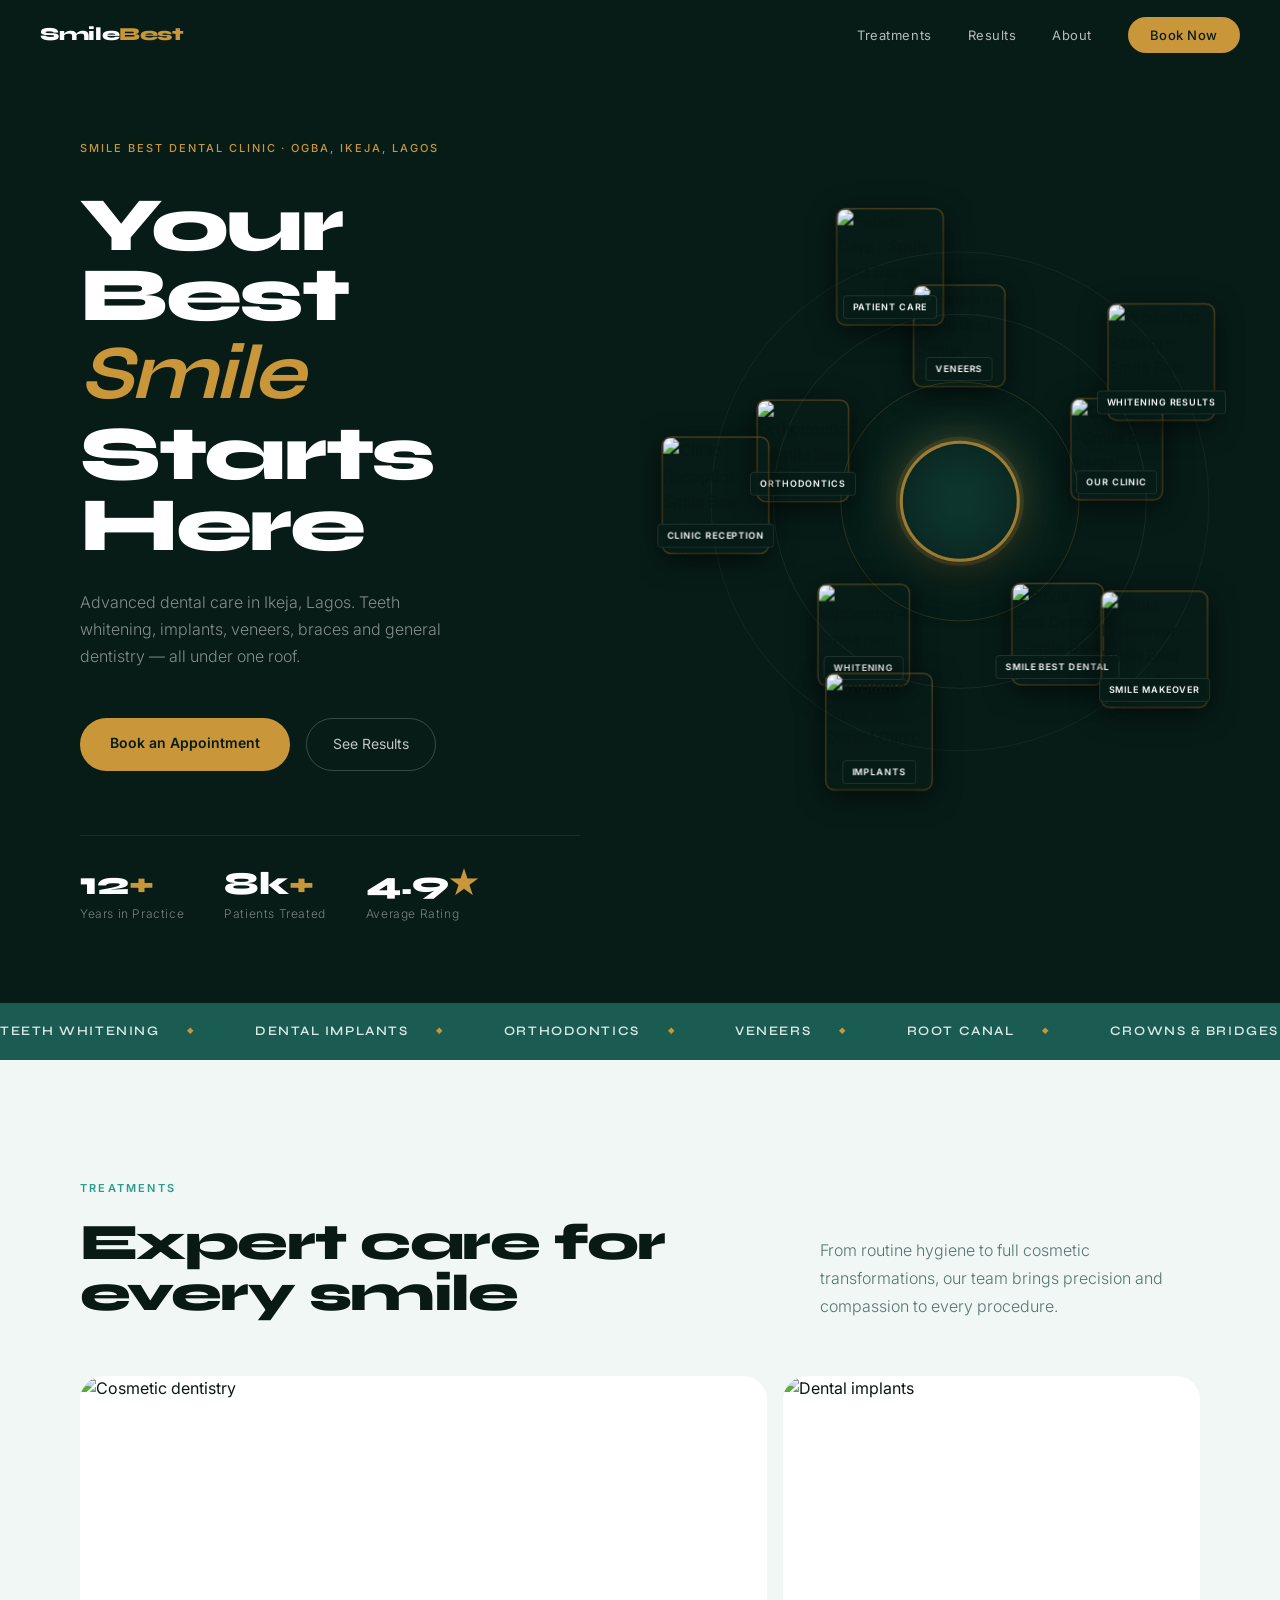
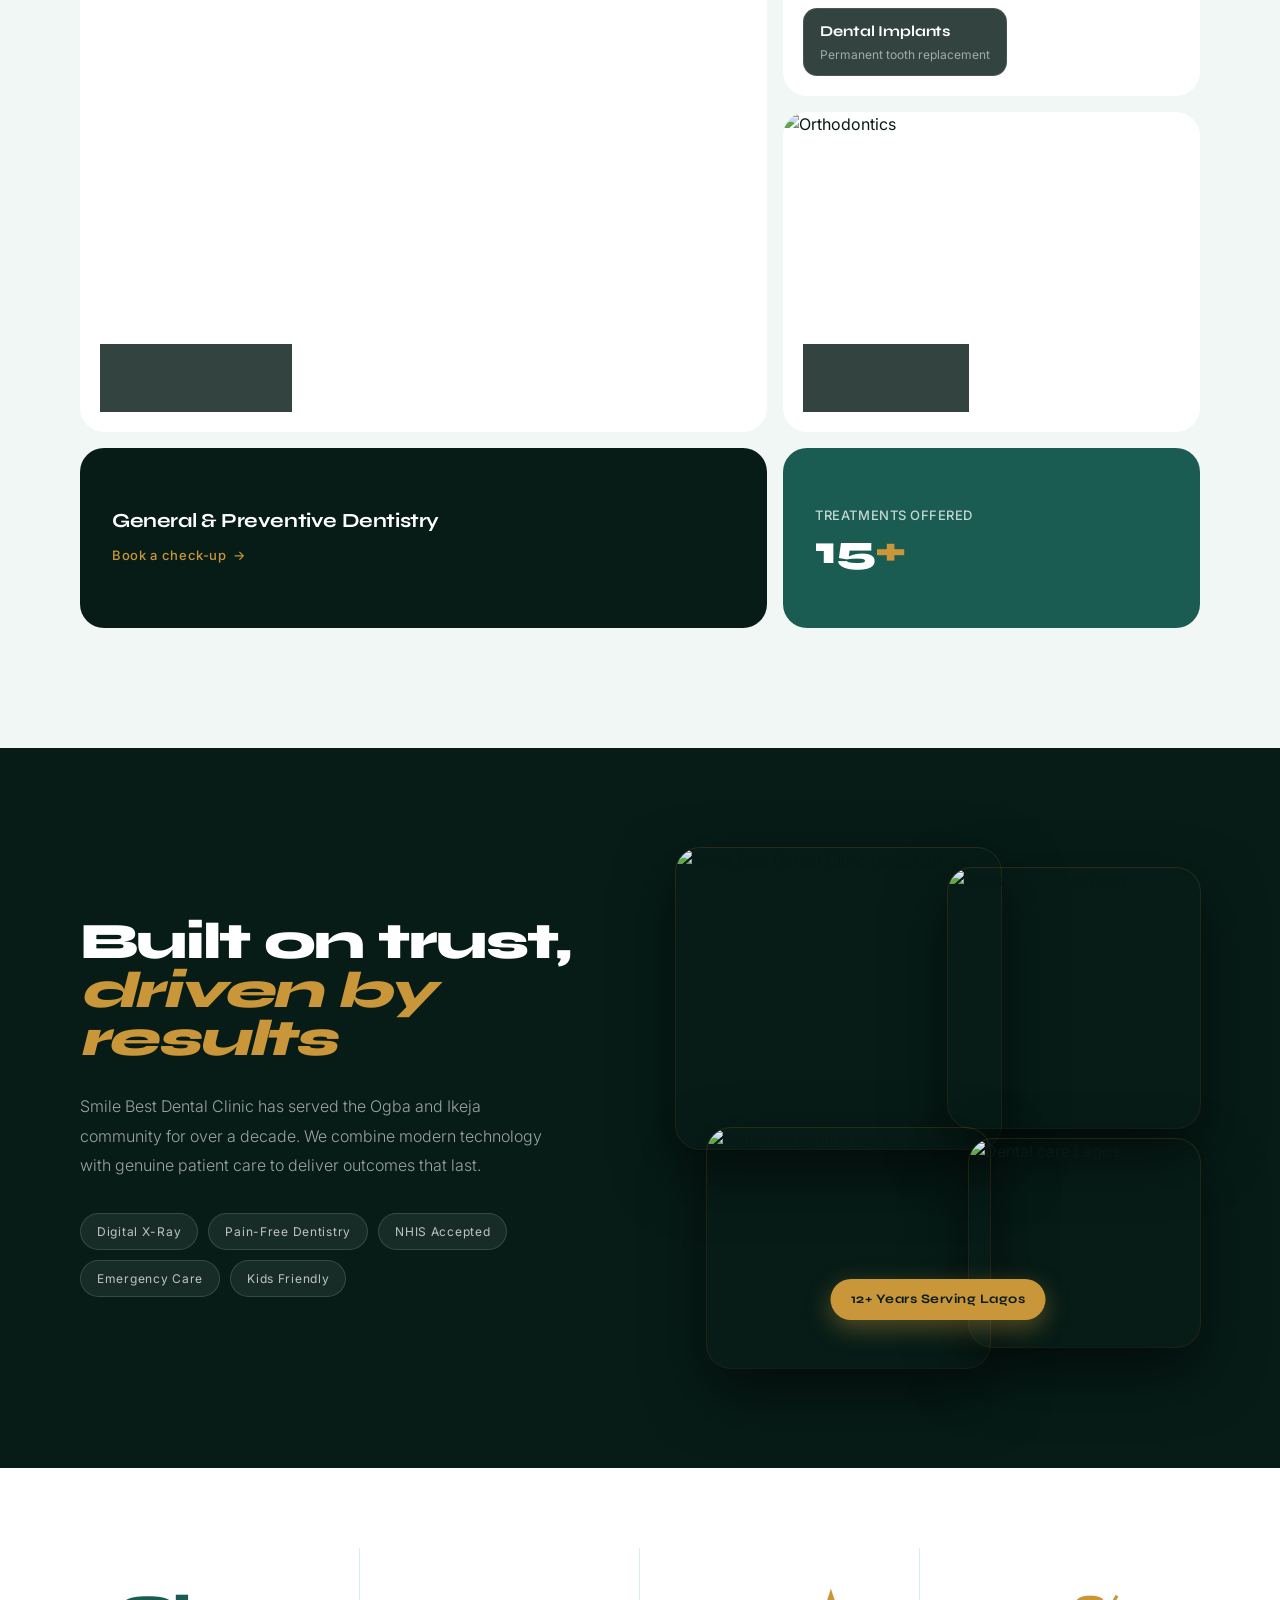
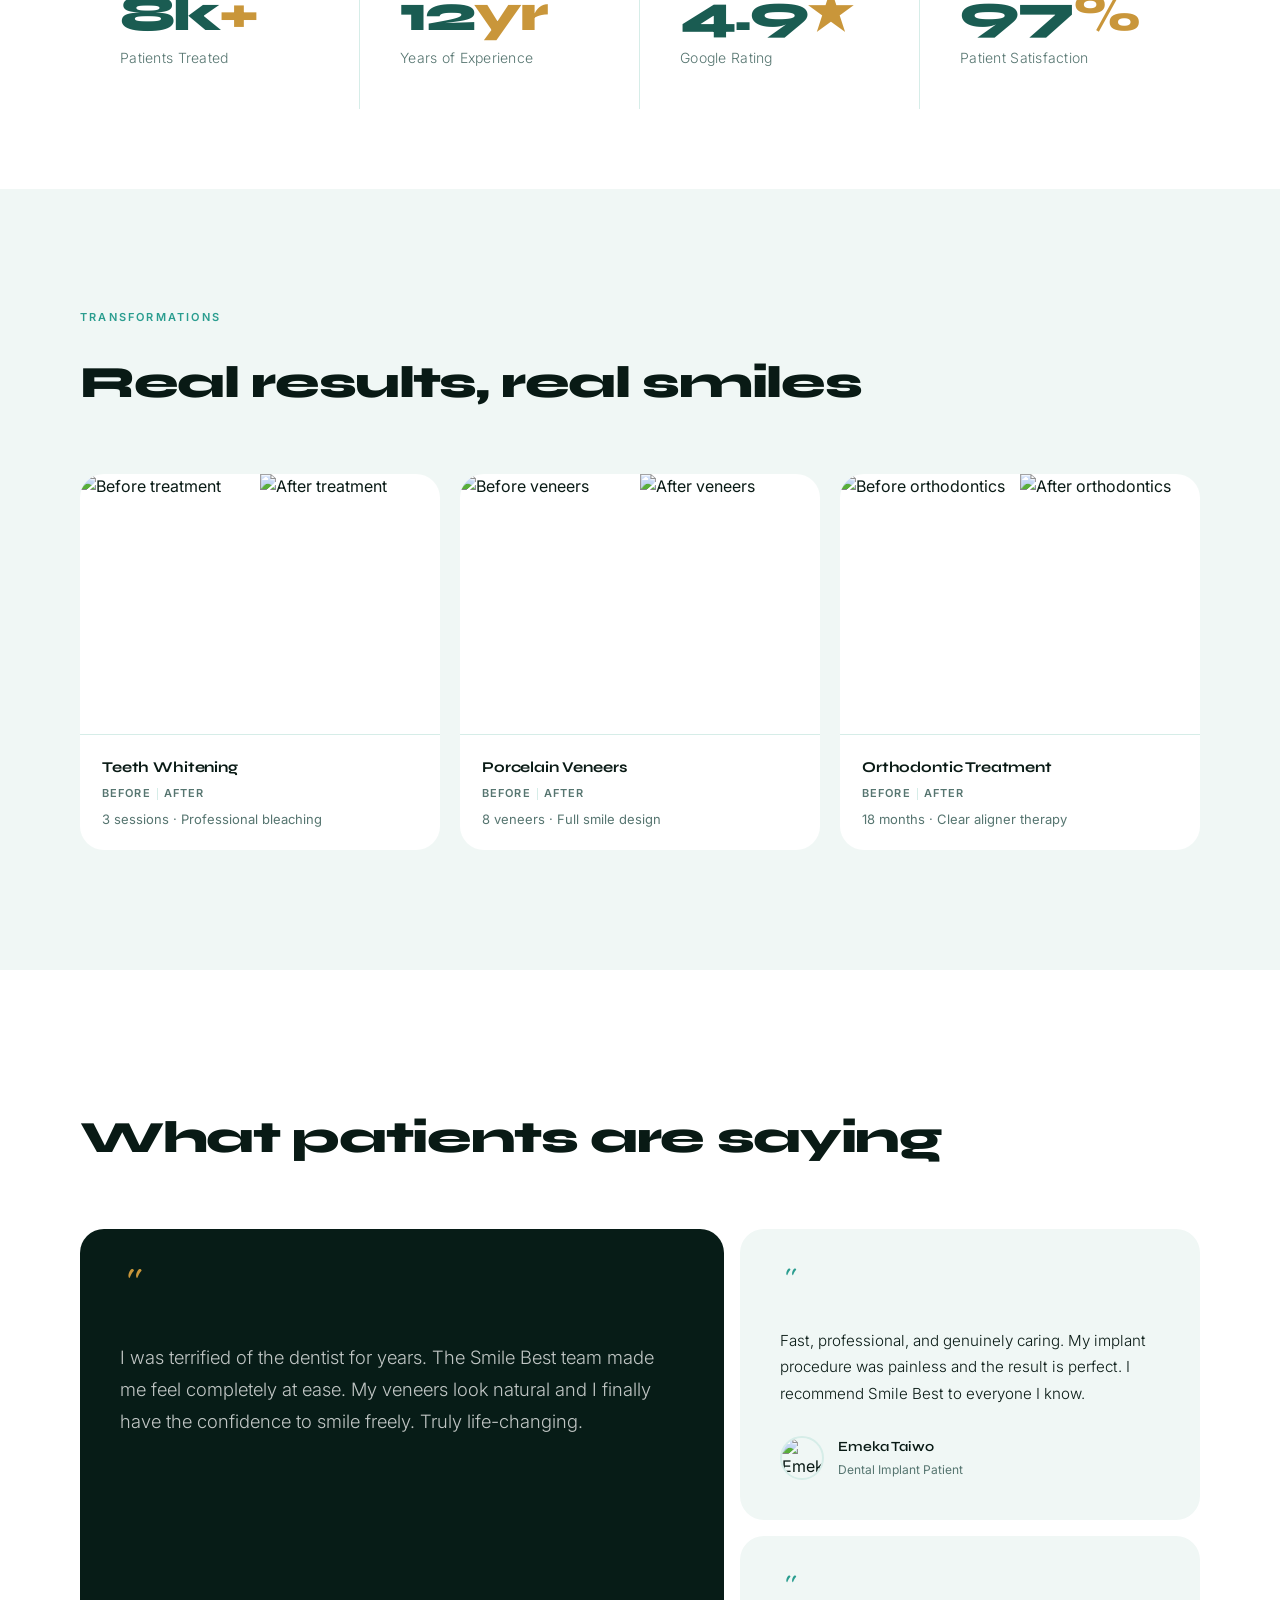
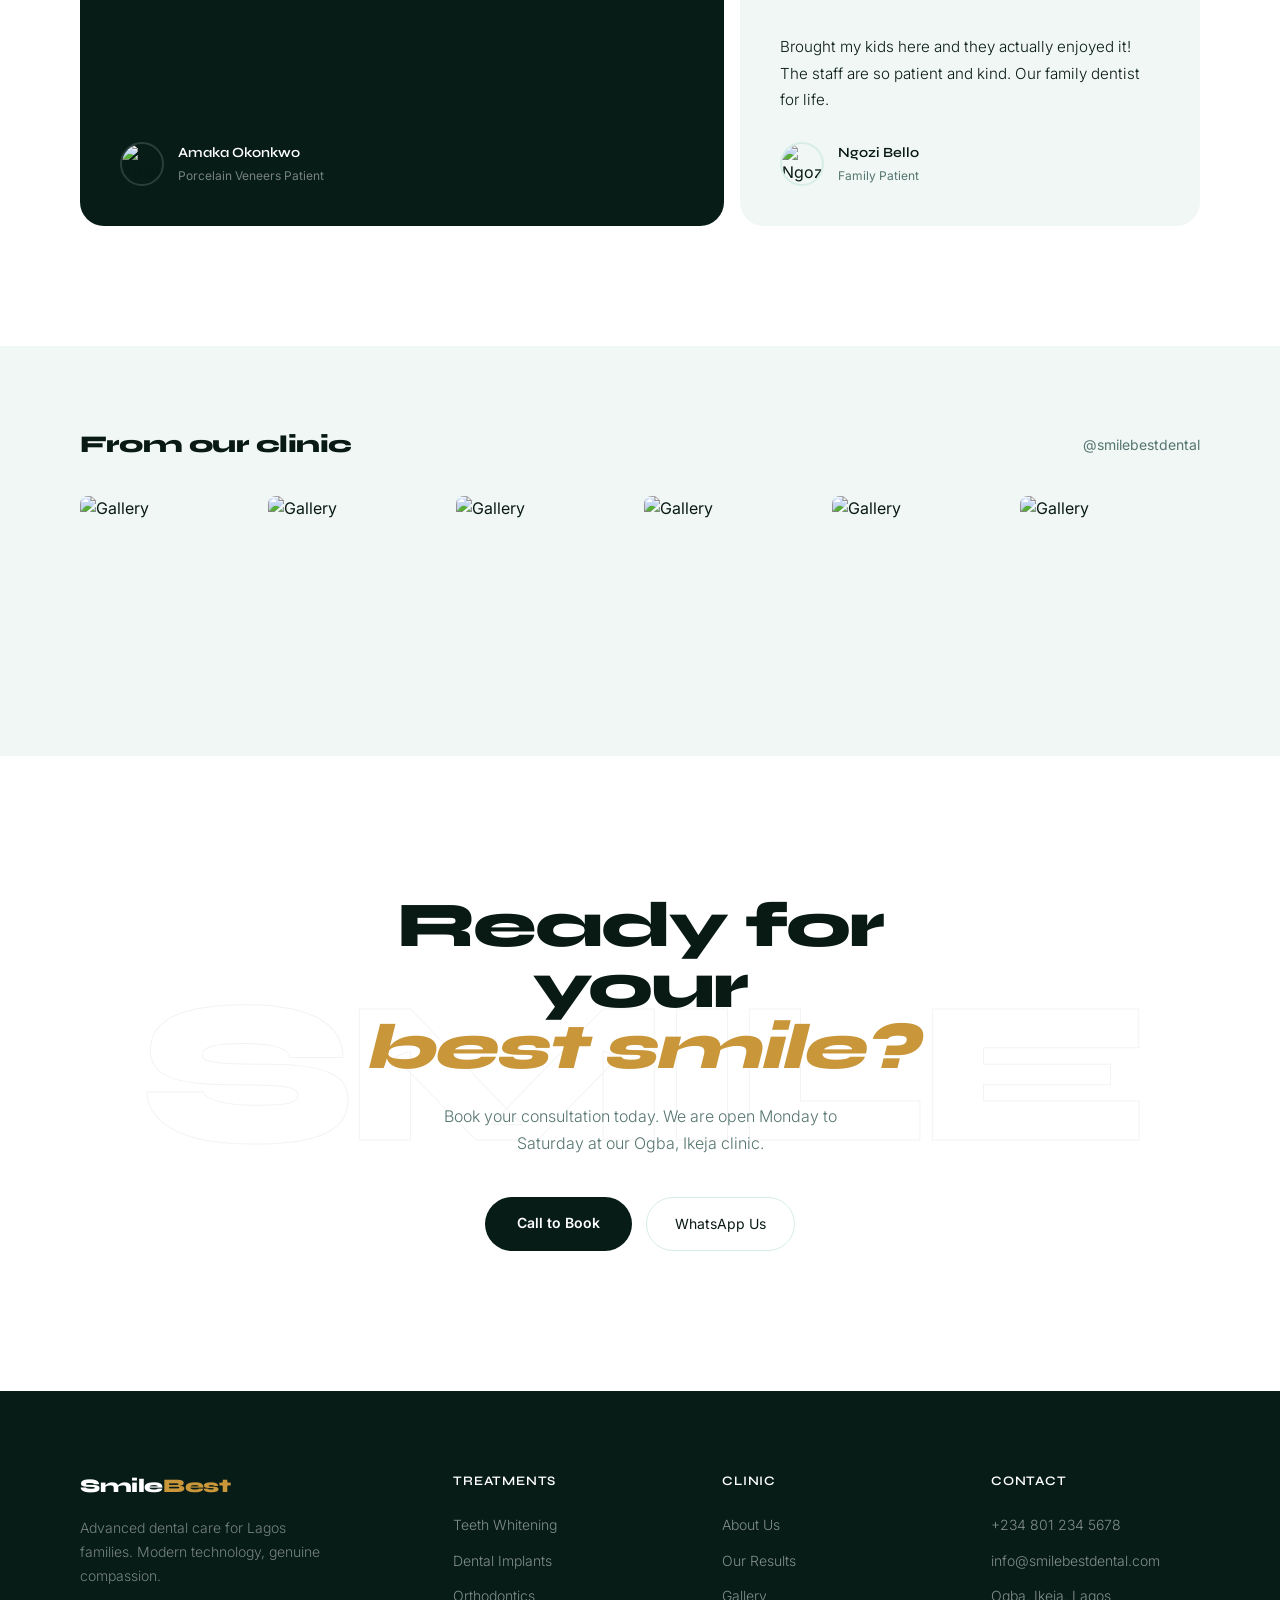
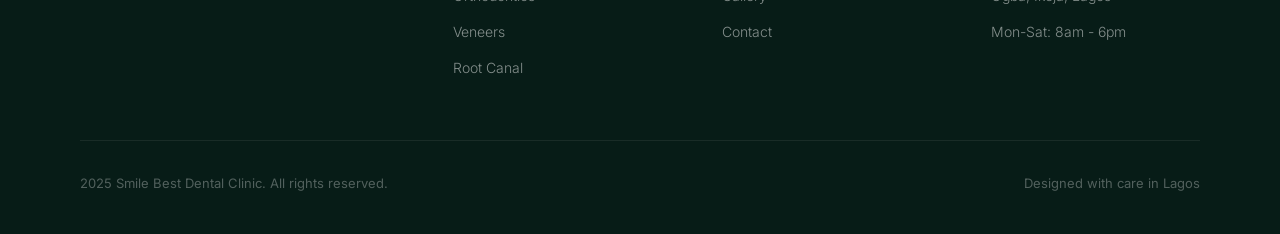
==== index.html @ 4fd20d58 "About section: replace dark overlay bg with visible photo split layout - Remove 0.3 opacity backgrou" ====
<!DOCTYPE html>
<html lang="en">
<head>
  <meta charset="UTF-8" />
  <meta name="viewport" content="width=device-width, initial-scale=1.0" />
  <meta name="theme-color" content="#071C17" />

  <!-- SEO -->
  <title>Smile Best Dental Clinic | Teeth Whitening, Implants &amp; Braces in Ogba, Lagos</title>
  <meta name="description" content="Smile Best Dental Clinic in Ogba, Ikeja, Lagos. Expert teeth whitening, dental implants, veneers, braces and orthodontics. Book your appointment today — open Mon-Sat." />
  <meta name="keywords" content="dental clinic Lagos, teeth whitening Ikeja, dental implants Ogba, veneers Lagos, orthodontics Ikeja, braces Lagos, dentist near me Lagos" />
  <meta name="robots" content="index, follow" />
  <link rel="canonical" href="https://zaddyjohn-cyber.github.io/Smile-Best-Dental/" />

  <!-- Open Graph -->
  <meta property="og:type" content="website" />
  <meta property="og:title" content="Smile Best Dental Clinic | Ogba, Ikeja, Lagos" />
  <meta property="og:description" content="Advanced dental care in the heart of Ikeja. Whitening, implants, veneers, braces and general dentistry. Open Mon-Sat." />
  <meta property="og:url" content="https://zaddyjohn-cyber.github.io/Smile-Best-Dental/" />
  <meta property="og:image" content="DGwxJEJIN9Y-01.jpg" />

  <!-- Twitter Card -->
  <meta name="twitter:card" content="summary_large_image" />
  <meta name="twitter:title" content="Smile Best Dental Clinic | Ogba, Lagos" />
  <meta name="twitter:description" content="Advanced dental care in the heart of Ikeja. Whitening, implants, veneers, braces." />

  <!-- Local Business Structured Data -->
  <script type="application/ld+json">
  {
    "@context": "https://schema.org",
    "@type": "Dentist",
    "name": "Smile Best Dental Clinic",
    "description": "Expert dental care including teeth whitening, implants, veneers, orthodontics and general dentistry in Ogba, Ikeja, Lagos.",
    "url": "https://zaddyjohn-cyber.github.io/Smile-Best-Dental/",
    "telephone": "+2348012345678",
    "email": "info@smilebestdental.com",
    "address": {
      "@type": "PostalAddress",
      "streetAddress": "Ogba",
      "addressLocality": "Ikeja",
      "addressRegion": "Lagos",
      "addressCountry": "NG"
    },
    "geo": {
      "@type": "GeoCoordinates",
      "latitude": 6.6018,
      "longitude": 3.3515
    },
    "openingHours": ["Mo-Sa 08:00-18:00"],
    "aggregateRating": {
      "@type": "AggregateRating",
      "ratingValue": "4.9",
      "reviewCount": "320"
    },
    "priceRange": "₦₦",
    "image": "DGwxJEJIN9Y-01.jpg"
  }
  </script>

  <!-- Preload critical resources -->
  <link rel="preload" href="DGwxJEJIN9Y-01.jpg" as="image" />
  <link rel="preload" href="DPkJQpwkSpM-02.jpg" as="image" />

  <!-- Fonts: only weights we actually use -->
  <link rel="preconnect" href="https://fonts.googleapis.com" />
  <link rel="preconnect" href="https://fonts.gstatic.com" crossorigin />
  <link href="https://fonts.googleapis.com/css2?family=Syne:wght@700;800&family=Inter:wght@300;400;500&family=Dancing+Script:wght@600&display=swap" rel="stylesheet" />
  <style>
    *, *::before, *::after { box-sizing: border-box; margin: 0; padding: 0; }

    :root {
      --mint:       #F0F7F5;
      --mint-mid:   #D6EDE8;
      --dark:       #071C17;
      --teal:       #1A5C52;
      --teal-mid:   #2A9D8F;
      --gold:       #C9963A;
      --gold-light: #DEB05A;
      --white:      #FFFFFF;
      --text:       #091A15;
      --text-muted: #567570;
      --r:          14px;
      --r-sm:       8px;
      --r-lg:       24px;
      --r-xl:       40px;
    }

    html { scroll-behavior: smooth; }
    body {
      font-family: 'Inter', sans-serif;
      background: var(--mint);
      color: var(--text);
      overflow-x: hidden;
      font-size: 16px;
      line-height: 1.6;
    }
    img { max-width: 100%; display: block; }
    a { text-decoration: none; color: inherit; }

    /* ── NAV ── */
    nav {
      position: fixed; top: 0; left: 0; right: 0; z-index: 300;
      padding: 20px 40px;
      display: flex; align-items: center; justify-content: space-between;
      transition: background 0.4s, padding 0.4s, backdrop-filter 0.4s;
    }
    nav.scrolled {
      background: rgba(7,28,23,0.92);
      backdrop-filter: blur(20px);
      padding: 14px 40px;
    }
    .nav-logo {
      font-family: 'Syne', sans-serif;
      font-weight: 800;
      font-size: 1.15rem;
      letter-spacing: -0.02em;
      color: var(--white);
    }
    .nav-logo span { color: var(--gold); }
    .nav-links {
      display: flex; gap: 36px; list-style: none;
    }
    .nav-links a {
      font-size: 13px;
      font-weight: 400;
      letter-spacing: 0.04em;
      color: rgba(255,255,255,0.7);
      transition: color 0.2s;
    }
    .nav-links a:hover { color: var(--white); }
    .nav-cta {
      background: var(--gold);
      color: var(--dark) !important;
      font-weight: 500 !important;
      padding: 10px 22px;
      border-radius: var(--r-xl);
      transition: background 0.2s, transform 0.15s !important;
    }
    .nav-cta:hover { background: var(--gold-light); transform: translateY(-1px); }

    /* ── HERO ── */
    .hero {
      min-height: 100dvh;
      background: var(--dark);
      display: grid;
      grid-template-columns: 1fr 1fr;
      position: relative;
      overflow: hidden;
    }

    .hero-left {
      display: flex;
      flex-direction: column;
      justify-content: center;
      padding: 140px 60px 80px 80px;
      position: relative;
      z-index: 2;
    }

    .hero-tag {
      font-size: 11px;
      font-weight: 500;
      letter-spacing: 0.18em;
      text-transform: uppercase;
      color: var(--gold);
      margin-bottom: 32px;
      opacity: 0;
      transform: translateY(16px);
      transition: opacity 0.6s 0.1s, transform 0.6s 0.1s;
    }
    .hero-tag.visible { opacity: 1; transform: none; }

    .hero-headline {
      font-family: 'Syne', sans-serif;
      font-weight: 800;
      font-size: clamp(3.2rem, 6vw, 6.5rem);
      line-height: 0.92;
      letter-spacing: -0.03em;
      color: var(--white);
      margin-bottom: 28px;
      opacity: 0;
      transform: translateY(24px);
      transition: opacity 0.7s 0.25s, transform 0.7s 0.25s;
    }
    .hero-headline.visible { opacity: 1; transform: none; }
    .hero-headline em {
      font-style: italic;
      color: var(--gold);
      font-weight: 700;
      display: block;
      line-height: 1.1;
      padding-bottom: 4px;
    }

    .hero-sub {
      font-size: 1rem;
      font-weight: 300;
      color: rgba(255,255,255,0.5);
      max-width: 38ch;
      line-height: 1.7;
      margin-bottom: 48px;
      opacity: 0;
      transform: translateY(16px);
      transition: opacity 0.6s 0.4s, transform 0.6s 0.4s;
    }
    .hero-sub.visible { opacity: 1; transform: none; }

    .hero-actions {
      display: flex; gap: 16px; flex-wrap: wrap;
      opacity: 0; transform: translateY(16px);
      transition: opacity 0.6s 0.55s, transform 0.6s 0.55s;
    }
    .hero-actions.visible { opacity: 1; transform: none; }

    .btn-primary {
      background: var(--gold);
      color: var(--dark);
      font-weight: 600;
      font-size: 14px;
      padding: 14px 30px;
      border-radius: var(--r-xl);
      border: none;
      cursor: pointer;
      transition: background 0.2s, transform 0.15s;
      display: inline-block;
    }
    .btn-primary:hover { background: var(--gold-light); transform: translateY(-2px); }
    .btn-primary:active { transform: translateY(0) scale(0.98); }

    .btn-ghost {
      background: transparent;
      color: rgba(255,255,255,0.75);
      font-size: 14px;
      font-weight: 400;
      padding: 14px 26px;
      border-radius: var(--r-xl);
      border: 1px solid rgba(255,255,255,0.2);
      cursor: pointer;
      transition: border-color 0.2s, color 0.2s, transform 0.15s;
      display: inline-block;
    }
    .btn-ghost:hover { border-color: rgba(255,255,255,0.5); color: var(--white); transform: translateY(-2px); }
    .btn-ghost:active { transform: translateY(0) scale(0.98); }

    .hero-stats-row {
      margin-top: 64px;
      display: flex; gap: 40px;
      border-top: 1px solid rgba(255,255,255,0.08);
      padding-top: 32px;
      opacity: 0; transform: translateY(16px);
      transition: opacity 0.6s 0.7s, transform 0.6s 0.7s;
    }
    .hero-stats-row.visible { opacity: 1; transform: none; }
    .hero-stat-n {
      font-family: 'Syne', sans-serif;
      font-weight: 800;
      font-size: 2rem;
      color: var(--white);
      line-height: 1;
    }
    .hero-stat-n span { color: var(--gold); }
    .hero-stat-l {
      font-size: 12px;
      font-weight: 300;
      color: rgba(255,255,255,0.45);
      letter-spacing: 0.05em;
      margin-top: 4px;
    }

    /* Hero right: orbit */
    .hero-right {
      position: relative;
      display: flex;
      align-items: center;
      justify-content: center;
      overflow: hidden;
    }

    .orbit-stage {
      position: relative;
      width: min(85%, 520px);
      aspect-ratio: 1;
      flex-shrink: 0;
    }

    /* Decorative ring lines */
    .orbit-ring {
      position: absolute;
      top: 50%; left: 50%;
      border-radius: 50%;
      border: 1px solid rgba(255,255,255,0.07);
      transform: translate(-50%, -50%);
      pointer-events: none;
    }
    .ring-1 { width: 46%; height: 46%; border-color: rgba(201,150,58,0.2); }
    .ring-2 { width: 72%; height: 72%; }
    .ring-3 { width: 96%; height: 96%; border-color: rgba(255,255,255,0.05); }

    /* Glow behind center */
    .orbit-glow {
      position: absolute;
      top: 50%; left: 50%;
      transform: translate(-50%, -50%);
      width: 40%; height: 40%;
      border-radius: 50%;
      background: radial-gradient(circle, rgba(42,157,143,0.25) 0%, transparent 70%);
      pointer-events: none;
      filter: blur(18px);
    }

    /* Center video */
    .orbit-center {
      position: absolute;
      top: 50%; left: 50%;
      transform: translate(-50%, -50%);
      width: 22%;
      aspect-ratio: 1;
      border-radius: 50%;
      overflow: hidden;
      z-index: 20;
      box-shadow:
        0 0 0 3px rgba(201,150,58,0.7),
        0 0 0 7px rgba(201,150,58,0.15),
        0 0 40px rgba(201,150,58,0.35),
        0 16px 48px rgba(0,0,0,0.6);
    }
    .orbit-center video {
      width: 100%; height: 100%;
      object-fit: cover;
    }

    /* Orbit arm: sits at center, rotates to move image around ring */
    .orbit-arm {
      position: absolute;
      top: 50%; left: 50%;
      width: 0; height: 0;
      will-change: transform;
    }
    /* Image wrapper positioned at the ring radius, counter-rotates to stay upright */
    .orbit-img-wrap {
      position: absolute;
      will-change: transform;
      /* width/height set inline by JS so the wrapper has real dimensions */
    }
    /* Override global img { max-width:100% } which collapses images inside zero-width arms */
    .orbit-img-wrap img {
      display: block;
      max-width: none !important;
      object-fit: cover;
      border-radius: var(--r-sm);
      box-shadow: 0 6px 28px rgba(0,0,0,0.65), 0 0 0 1.5px rgba(201,150,58,0.4);
      transition: box-shadow 0.3s, transform 0.3s;
    }
    .orbit-img-wrap:hover img {
      box-shadow: 0 10px 36px rgba(0,0,0,0.75), 0 0 0 2px rgba(201,150,58,0.8);
      transform: scale(1.07);
    }
    .orbit-chip {
      position: absolute;
      bottom: 5px; left: 50%;
      transform: translateX(-50%);
      background: rgba(7,28,23,0.88);
      backdrop-filter: blur(10px);
      border: 1px solid rgba(255,255,255,0.1);
      color: var(--white);
      font-size: 9px;
      font-weight: 600;
      letter-spacing: 0.1em;
      text-transform: uppercase;
      padding: 4px 9px;
      border-radius: 4px;
      white-space: nowrap;
      pointer-events: none;
    }

    /* ── MARQUEE ── */
    .marquee-section {
      background: var(--teal);
      padding: 18px 0;
      overflow: hidden;
    }
    .marquee-track {
      display: flex;
      gap: 0;
      animation: marquee-scroll 28s linear infinite;
      white-space: nowrap;
    }
    .marquee-track span {
      display: inline-flex;
      align-items: center;
      gap: 28px;
      font-family: 'Syne', sans-serif;
      font-size: 13px;
      font-weight: 600;
      letter-spacing: 0.12em;
      text-transform: uppercase;
      color: rgba(255,255,255,0.85);
      padding-right: 60px;
    }
    .marquee-track span::after {
      content: '◆';
      color: var(--gold);
      font-size: 8px;
    }
    @keyframes marquee-scroll {
      from { transform: translateX(0); }
      to { transform: translateX(-50%); }
    }

    /* ── SECTION SHARED ── */
    .section-pad { padding: 120px 80px; }
    .container { max-width: 1360px; margin: 0 auto; }
    .eyebrow {
      font-size: 11px;
      font-weight: 600;
      letter-spacing: 0.2em;
      text-transform: uppercase;
      color: var(--teal-mid);
      margin-bottom: 20px;
    }

    /* fade-up base */
    .fade-up {
      opacity: 0;
      transform: translateY(32px);
      transition: opacity 0.7s, transform 0.7s;
    }
    .fade-up.visible { opacity: 1; transform: none; }
    .delay-1 { transition-delay: 0.1s; }
    .delay-2 { transition-delay: 0.2s; }
    .delay-3 { transition-delay: 0.3s; }
    .delay-4 { transition-delay: 0.4s; }

    /* ── SERVICES: BENTO ── */
    .services-section {
      background: var(--mint);
      padding: 120px 80px;
    }
    .services-header {
      display: flex;
      align-items: flex-end;
      justify-content: space-between;
      margin-bottom: 56px;
      gap: 40px;
    }
    .services-h2 {
      font-family: 'Syne', sans-serif;
      font-weight: 800;
      font-size: clamp(2.4rem, 4vw, 4rem);
      line-height: 1.0;
      letter-spacing: -0.03em;
      color: var(--text);
      max-width: 14ch;
    }
    .services-desc {
      font-size: 1rem;
      font-weight: 300;
      color: var(--text-muted);
      max-width: 38ch;
      line-height: 1.75;
    }

    /* Asymmetric bento: 2 cols, rows auto-sized */
    .bento-grid {
      display: grid;
      grid-template-columns: 1.65fr 1fr;
      grid-template-rows: 320px 320px 180px;
      gap: 16px;
    }
    .bento-cell {
      border-radius: var(--r-lg);
      overflow: hidden;
      position: relative;
      background: var(--white);
    }
    .bento-cell img {
      width: 100%; height: 100%;
      object-fit: cover;
      transition: transform 0.6s ease;
      display: block;
    }
    .bento-cell:hover img { transform: scale(1.04); }

    /* cell 1: tall left column spanning rows 1-2 */
    .bc-1 { grid-column: 1; grid-row: 1 / 3; }
    /* cell 2: top right */
    .bc-2 { grid-column: 2; grid-row: 1; }
    /* cell 3: middle right */
    .bc-3 { grid-column: 2; grid-row: 2; }
    /* cell 4: bottom left (text-only tile) */
    .bc-4 { grid-column: 1; grid-row: 3; background: var(--dark); }
    /* cell 5: bottom right */
    .bc-5 { grid-column: 2; grid-row: 3; background: var(--teal); }

    .bento-label {
      position: absolute;
      bottom: 20px; left: 20px;
      background: rgba(7,28,23,0.82);
      backdrop-filter: blur(12px);
      border: 1px solid rgba(255,255,255,0.1);
      padding: 10px 16px;
      border-radius: var(--r);
      pointer-events: none;
    }
    .bento-label h3 {
      font-family: 'Syne', sans-serif;
      font-weight: 700;
      font-size: 15px;
      color: var(--white);
      letter-spacing: -0.01em;
    }
    .bento-label p {
      font-size: 12px;
      color: rgba(255,255,255,0.55);
      margin-top: 2px;
    }
    .bc-4 .bento-text-inner {
      height: 100%;
      display: flex; flex-direction: column;
      justify-content: center;
      padding: 28px 32px;
    }
    .bc-4 .bento-text-inner p {
      font-family: 'Syne', sans-serif;
      font-weight: 700;
      font-size: 1.25rem;
      color: var(--white);
      letter-spacing: -0.02em;
      line-height: 1.2;
    }
    .bc-4 .bento-text-inner a {
      margin-top: 12px;
      font-size: 13px;
      color: var(--gold);
      font-weight: 500;
      letter-spacing: 0.05em;
      display: inline-flex; align-items: center; gap: 6px;
    }
    .bc-4 .bento-text-inner a::after { content: '→'; }
    .bc-5 .bento-text-inner {
      height: 100%;
      display: flex; flex-direction: column;
      justify-content: center;
      padding: 28px 32px;
    }
    .bc-5 .bento-text-inner p {
      font-size: 13px;
      font-weight: 500;
      color: rgba(255,255,255,0.75);
      letter-spacing: 0.04em;
      text-transform: uppercase;
    }
    .bc-5 .bento-text-inner .big-n {
      font-family: 'Syne', sans-serif;
      font-weight: 800;
      font-size: 2.5rem;
      color: var(--white);
      letter-spacing: -0.04em;
      line-height: 1;
      margin-top: 4px;
    }
    .bc-5 .bento-text-inner .big-n span { color: var(--gold); }

    /* ── ABOUT ── */
    .about-section {
      background: var(--dark);
      padding: 100px 80px;
    }
    .about-grid {
      display: grid;
      grid-template-columns: 1fr 1fr;
      gap: 72px;
      align-items: center;
      max-width: 1360px;
      margin: 0 auto;
    }
    .about-content h2 {
      font-family: 'Syne', sans-serif;
      font-weight: 800;
      font-size: clamp(2.4rem, 4vw, 4.5rem);
      line-height: 0.95;
      letter-spacing: -0.03em;
      color: var(--white);
      margin-bottom: 24px;
    }
    .about-content h2 em {
      font-style: italic;
      color: var(--gold);
      display: block;
      padding-bottom: 4px;
    }
    .about-content p {
      font-size: 1rem;
      font-weight: 300;
      color: rgba(255,255,255,0.6);
      max-width: 48ch;
      line-height: 1.85;
      margin-bottom: 32px;
    }
    .about-chips {
      display: flex; gap: 10px; flex-wrap: wrap;
    }
    .chip {
      background: rgba(255,255,255,0.07);
      border: 1px solid rgba(255,255,255,0.14);
      color: rgba(255,255,255,0.72);
      font-size: 12px;
      font-weight: 400;
      letter-spacing: 0.06em;
      padding: 8px 16px;
      border-radius: var(--r-xl);
    }

    /* About photo stack */
    .about-photos {
      position: relative;
      height: 520px;
    }
    .about-photo {
      position: absolute;
      overflow: hidden;
      border-radius: var(--r-lg);
      box-shadow: 0 24px 60px rgba(0,0,0,0.55), 0 0 0 1px rgba(201,150,58,0.18);
    }
    .about-photo img {
      width: 100%; height: 100%;
      object-fit: cover;
      display: block;
      transition: transform 0.6s ease;
    }
    .about-photo:hover img { transform: scale(1.04); }
    .ap-1 { width: 62%; height: 58%; top: 0; left: 0; }
    .ap-2 { width: 48%; height: 50%; top: 4%; right: 0; }
    .ap-3 { width: 54%; height: 46%; bottom: 0; left: 6%; }
    .ap-4 { width: 44%; height: 40%; bottom: 4%; right: 0; }

    /* Gold accent badge */
    .about-badge {
      position: absolute;
      bottom: 48px; left: 50%;
      transform: translateX(-50%);
      background: var(--gold);
      color: var(--dark);
      font-family: 'Syne', sans-serif;
      font-weight: 700;
      font-size: 13px;
      letter-spacing: 0.04em;
      padding: 10px 20px;
      border-radius: var(--r-xl);
      white-space: nowrap;
      z-index: 5;
      box-shadow: 0 8px 24px rgba(201,150,58,0.4);
    }

    /* ── STATS ── */
    .stats-section {
      background: var(--white);
      padding: 80px;
    }
    .stats-grid {
      display: grid;
      grid-template-columns: repeat(4, 1fr);
      gap: 0;
    }
    .stat-item {
      padding: 40px 40px;
      border-right: 1px solid var(--mint-mid);
    }
    .stat-item:last-child { border-right: none; }
    .stat-n {
      font-family: 'Syne', sans-serif;
      font-weight: 800;
      font-size: clamp(3rem, 4vw, 4.5rem);
      line-height: 1;
      letter-spacing: -0.04em;
      color: var(--teal);
    }
    .stat-n span { color: var(--gold); }
    .stat-l {
      font-size: 14px;
      font-weight: 300;
      color: var(--text-muted);
      margin-top: 8px;
      letter-spacing: 0.02em;
    }

    /* ── RESULTS / BEFORE-AFTER ── */
    .results-section {
      background: var(--mint);
      padding: 120px 80px;
    }
    .results-header {
      margin-bottom: 56px;
    }
    .results-h2 {
      font-family: 'Syne', sans-serif;
      font-weight: 800;
      font-size: clamp(2.2rem, 3.5vw, 3.5rem);
      letter-spacing: -0.03em;
      color: var(--text);
      margin-top: 12px;
    }
    .ba-grid {
      display: grid;
      grid-template-columns: repeat(3, 1fr);
      gap: 20px;
    }
    .ba-card {
      background: var(--white);
      border-radius: var(--r-lg);
      overflow: hidden;
    }
    .ba-imgs {
      display: grid;
      grid-template-columns: 1fr 1fr;
      height: 260px;
    }
    .ba-imgs img {
      width: 100%; height: 100%;
      object-fit: cover;
    }
    .ba-info {
      padding: 20px 22px;
      border-top: 1px solid var(--mint-mid);
    }
    .ba-treatment {
      font-family: 'Syne', sans-serif;
      font-weight: 700;
      font-size: 15px;
      color: var(--text);
      letter-spacing: -0.01em;
    }
    .ba-detail {
      font-size: 13px;
      color: var(--text-muted);
      margin-top: 4px;
    }
    .ba-divider {
      display: inline-flex;
      align-items: center;
      gap: 6px;
      font-size: 11px;
      font-weight: 600;
      letter-spacing: 0.1em;
      text-transform: uppercase;
      color: var(--text-muted);
      margin: 4px 0 0;
    }
    .ba-divider span {
      display: inline-block;
      width: 1px; height: 12px;
      background: var(--mint-mid);
    }

    /* ── TESTIMONIALS ── */
    .testimonials-section {
      background: var(--white);
      padding: 120px 80px;
    }
    .testi-header { margin-bottom: 56px; }
    .testi-h2 {
      font-family: 'Syne', sans-serif;
      font-weight: 800;
      font-size: clamp(2.2rem, 3.5vw, 3.5rem);
      letter-spacing: -0.03em;
      color: var(--text);
      margin-top: 12px;
    }

    /* Asymmetric: 1 large featured + 2 stacked */
    .testi-grid {
      display: grid;
      grid-template-columns: 1.4fr 1fr;
      grid-template-rows: 1fr 1fr;
      gap: 16px;
      min-height: 480px;
    }
    .testi-card {
      border-radius: var(--r-lg);
      padding: 40px;
      display: flex; flex-direction: column; justify-content: space-between;
    }
    .tc-featured {
      grid-column: 1;
      grid-row: 1 / 3;
      background: var(--dark);
    }
    .tc-secondary {
      background: var(--mint);
    }

    .testi-quote {
      font-size: 1.05rem;
      font-weight: 300;
      line-height: 1.75;
      color: rgba(255,255,255,0.75);
    }
    .tc-secondary .testi-quote {
      color: var(--text);
      font-size: 0.95rem;
    }
    .tc-featured .testi-quote {
      font-size: 1.15rem;
    }
    .testi-mark {
      font-family: 'Dancing Script', cursive;
      font-size: 4rem;
      color: var(--gold);
      line-height: 0.8;
      margin-bottom: 20px;
    }
    .tc-secondary .testi-mark {
      color: var(--teal-mid);
      font-size: 3rem;
    }
    .testi-meta {
      display: flex; align-items: center; gap: 14px;
      margin-top: 28px;
    }
    .testi-avatar {
      width: 44px; height: 44px;
      border-radius: 50%;
      overflow: hidden;
      flex-shrink: 0;
      border: 2px solid rgba(255,255,255,0.15);
    }
    .tc-secondary .testi-avatar {
      border-color: var(--mint-mid);
    }
    .testi-avatar img { width: 100%; height: 100%; object-fit: cover; }
    .testi-name {
      font-family: 'Syne', sans-serif;
      font-weight: 600;
      font-size: 14px;
      color: var(--white);
    }
    .tc-secondary .testi-name { color: var(--text); }
    .testi-role {
      font-size: 12px;
      color: rgba(255,255,255,0.45);
      margin-top: 2px;
    }
    .tc-secondary .testi-role { color: var(--text-muted); }

    /* ── INSTAGRAM GRID ── */
    .insta-section {
      background: var(--mint);
      padding: 80px;
    }
    .insta-header {
      display: flex; align-items: center; justify-content: space-between;
      margin-bottom: 32px;
    }
    .insta-header h2 {
      font-family: 'Syne', sans-serif;
      font-weight: 800;
      font-size: 1.5rem;
      letter-spacing: -0.02em;
    }
    .insta-handle {
      font-size: 14px;
      color: var(--text-muted);
      display: flex; align-items: center; gap: 8px;
    }
    .insta-grid {
      display: grid;
      grid-template-columns: repeat(6, 1fr);
      gap: 8px;
    }
    .insta-tile {
      aspect-ratio: 1;
      border-radius: var(--r-sm);
      overflow: hidden;
      cursor: pointer;
    }
    .insta-tile img {
      width: 100%; height: 100%;
      object-fit: cover;
      transition: transform 0.5s ease, opacity 0.3s;
    }
    .insta-tile:hover img { transform: scale(1.06); opacity: 0.9; }

    /* ── CTA ── */
    .cta-section {
      background: var(--white);
      padding: 140px 80px;
      text-align: center;
      position: relative;
      overflow: hidden;
    }
    .cta-ghost {
      position: absolute;
      top: 50%; left: 50%;
      transform: translate(-50%, -50%);
      font-family: 'Syne', sans-serif;
      font-weight: 800;
      font-size: clamp(6rem, 16vw, 18rem);
      letter-spacing: -0.05em;
      color: transparent;
      -webkit-text-stroke: 1px rgba(7,28,23,0.05);
      white-space: nowrap;
      pointer-events: none;
      line-height: 1;
    }
    .cta-inner {
      position: relative; z-index: 1;
      max-width: 700px;
      margin: 0 auto;
    }
    .cta-inner h2 {
      font-family: 'Syne', sans-serif;
      font-weight: 800;
      font-size: clamp(2.4rem, 5vw, 5rem);
      line-height: 0.95;
      letter-spacing: -0.03em;
      color: var(--text);
      margin-bottom: 20px;
    }
    .cta-inner h2 em {
      font-style: italic;
      color: var(--gold);
      display: block;
      padding-bottom: 4px;
    }
    .cta-inner p {
      font-size: 1rem;
      font-weight: 300;
      color: var(--text-muted);
      max-width: 44ch;
      margin: 0 auto 40px;
      line-height: 1.7;
    }
    .cta-actions {
      display: flex; gap: 14px; justify-content: center; flex-wrap: wrap;
    }
    .btn-primary-dark {
      background: var(--dark);
      color: var(--white);
      font-weight: 600;
      font-size: 14px;
      padding: 15px 32px;
      border-radius: var(--r-xl);
      border: none;
      cursor: pointer;
      transition: background 0.2s, transform 0.15s;
      display: inline-block;
    }
    .btn-primary-dark:hover { background: var(--teal); transform: translateY(-2px); }
    .btn-primary-dark:active { transform: scale(0.98); }
    .btn-outline-dark {
      background: transparent;
      color: var(--text);
      font-size: 14px;
      font-weight: 400;
      padding: 15px 28px;
      border-radius: var(--r-xl);
      border: 1px solid var(--mint-mid);
      cursor: pointer;
      transition: border-color 0.2s, transform 0.15s;
      display: inline-block;
    }
    .btn-outline-dark:hover { border-color: var(--teal); transform: translateY(-2px); }
    .btn-outline-dark:active { transform: scale(0.98); }

    /* ── FOOTER ── */
    footer {
      background: var(--dark);
      padding: 80px 80px 40px;
    }
    .footer-top {
      display: grid;
      grid-template-columns: 1.5fr 1fr 1fr 1fr;
      gap: 60px;
      margin-bottom: 60px;
    }
    .footer-brand .f-logo {
      font-family: 'Syne', sans-serif;
      font-weight: 800;
      font-size: 1.2rem;
      letter-spacing: -0.02em;
      color: var(--white);
      margin-bottom: 14px;
    }
    .footer-brand .f-logo span { color: var(--gold); }
    .footer-brand p {
      font-size: 14px;
      font-weight: 300;
      color: rgba(255,255,255,0.45);
      line-height: 1.7;
      max-width: 28ch;
    }
    .footer-col h4 {
      font-family: 'Syne', sans-serif;
      font-weight: 600;
      font-size: 13px;
      color: var(--white);
      letter-spacing: 0.06em;
      text-transform: uppercase;
      margin-bottom: 20px;
    }
    .footer-col ul { list-style: none; display: flex; flex-direction: column; gap: 10px; }
    .footer-col ul li a {
      font-size: 14px;
      font-weight: 300;
      color: rgba(255,255,255,0.5);
      transition: color 0.2s;
    }
    .footer-col ul li a:hover { color: var(--white); }
    .footer-bottom {
      border-top: 1px solid rgba(255,255,255,0.07);
      padding-top: 32px;
      display: flex; align-items: center; justify-content: space-between;
      flex-wrap: wrap; gap: 12px;
    }
    .footer-bottom p {
      font-size: 13px;
      color: rgba(255,255,255,0.3);
    }

    /* ── RESPONSIVE ── */
    @media (max-width: 1100px) {
      .hero-left { padding: 120px 40px 80px 48px; }
      .services-section, .results-section, .testimonials-section,
      .insta-section, .cta-section, footer { padding-left: 40px; padding-right: 40px; }
      .stats-section { padding: 60px 40px; }
      .about-section { padding: 80px 40px; }
      .bento-grid { grid-template-columns: 1fr 1fr; grid-template-rows: 280px 280px 160px; }
      .footer-top { grid-template-columns: 1fr 1fr; gap: 40px; }
    }

    /* Hamburger menu (mobile nav) */
    .nav-hamburger {
      display: none;
      flex-direction: column;
      gap: 5px;
      cursor: pointer;
      padding: 4px;
      background: none;
      border: none;
    }
    .nav-hamburger span {
      display: block;
      width: 24px;
      height: 2px;
      background: var(--white);
      border-radius: 2px;
      transition: transform 0.3s, opacity 0.3s;
    }
    .nav-mobile-menu {
      display: none;
      position: fixed;
      inset: 0;
      background: var(--dark);
      z-index: 290;
      flex-direction: column;
      align-items: center;
      justify-content: center;
      gap: 36px;
    }
    .nav-mobile-menu.open { display: flex; }
    .nav-mobile-menu a {
      font-family: 'Syne', sans-serif;
      font-size: 2rem;
      font-weight: 700;
      color: var(--white);
      letter-spacing: -0.02em;
    }
    .nav-mobile-menu a.mobile-cta {
      background: var(--gold);
      color: var(--dark);
      padding: 14px 40px;
      border-radius: var(--r-xl);
      font-size: 1.1rem;
    }
    .nav-mobile-close {
      position: absolute;
      top: 20px; right: 20px;
      background: none; border: none;
      color: var(--white);
      font-size: 28px;
      cursor: pointer;
      padding: 8px;
    }

    @media (max-width: 900px) {
      /* Hero stacks: orbit on top, text below */
      .hero {
        grid-template-columns: 1fr;
        grid-template-rows: auto auto;
        min-height: 100dvh;
      }
      .hero-right {
        order: -1;
        height: min(92vw, 460px);
        padding: 20px 0 0;
      }
      .orbit-stage {
        width: min(88vw, 420px);
        height: min(88vw, 420px);
      }
      .hero-left {
        padding: 32px 24px 56px;
      }
      .hero-headline {
        font-size: clamp(2.4rem, 7vw, 4rem);
      }
      .hero-sub { max-width: 100%; }
      .hero-stats-row { gap: 24px; }

      /* Nav */
      nav { padding: 16px 20px; }
      nav.scrolled { padding: 12px 20px; }
      .nav-links { display: none; }
      .nav-hamburger { display: flex; }

      /* Sections */
      .services-section, .results-section, .testimonials-section,
      .cta-section, footer { padding-left: 20px; padding-right: 20px; }
      .insta-section { padding: 60px 20px; }
      .stats-section { padding: 60px 20px; }
      .about-section { padding: 60px 20px; }
      .about-grid { grid-template-columns: 1fr; gap: 40px; }
      .about-photos { height: 360px; }
      .ap-1 { width: 58%; height: 55%; }
      .ap-2 { width: 46%; height: 48%; }
      .ap-3 { width: 52%; height: 44%; }
      .ap-4 { width: 42%; height: 38%; }

      .bento-grid { grid-template-columns: 1fr; grid-template-rows: 260px 220px 220px 140px 110px; }
      .bc-1 { grid-column: 1; grid-row: 1; }
      .bc-2 { grid-column: 1; grid-row: 2; }
      .bc-3 { grid-column: 1; grid-row: 3; }
      .bc-4 { grid-column: 1; grid-row: 4; }
      .bc-5 { grid-column: 1; grid-row: 5; }
      .services-header { flex-direction: column; align-items: flex-start; }

      .stats-grid { grid-template-columns: 1fr 1fr; }
      .stat-item { border-right: none; border-bottom: 1px solid var(--mint-mid); }
      .stat-item:nth-child(odd) { border-right: 1px solid var(--mint-mid); }

      .ba-grid { grid-template-columns: 1fr; }
      .ba-imgs { height: 220px; }

      .testi-grid { grid-template-columns: 1fr; grid-template-rows: auto auto auto; }
      .tc-featured { grid-column: 1; grid-row: 1; }
      .testi-card { padding: 28px; }

      .insta-grid { grid-template-columns: repeat(3, 1fr); }

      .footer-top { grid-template-columns: 1fr 1fr; gap: 32px; }
      .footer-brand { grid-column: 1 / -1; }
      footer { padding: 48px 20px 28px; }
      .footer-bottom { flex-direction: column; align-items: flex-start; gap: 6px; }

      .cta-section { padding: 80px 20px; }
      .cta-ghost { font-size: clamp(5rem, 20vw, 12rem); }
    }

    @media (max-width: 480px) {
      .orbit-stage { width: 84vw; height: 84vw; }
      .hero-right { height: min(84vw, 380px); }
      .stats-grid { grid-template-columns: 1fr 1fr; }
      .insta-grid { grid-template-columns: repeat(2, 1fr); }
      .footer-top { grid-template-columns: 1fr; }
      .testi-grid { grid-template-columns: 1fr; }
    }
  </style>
</head>
<body>

  <!-- NAV -->
  <nav id="nav" role="navigation" aria-label="Main navigation">
    <a href="#home" class="nav-logo" aria-label="Smile Best Dental Clinic home">Smile<span>Best</span></a>
    <ul class="nav-links">
      <li><a href="#services">Treatments</a></li>
      <li><a href="#results">Results</a></li>
      <li><a href="#about">About</a></li>
      <li><a href="tel:+2348012345678" class="nav-cta">Book Now</a></li>
    </ul>
    <button class="nav-hamburger" id="navHamburger" aria-label="Open menu" aria-expanded="false">
      <span></span><span></span><span></span>
    </button>
  </nav>

  <!-- MOBILE FULL-SCREEN MENU -->
  <div class="nav-mobile-menu" id="mobileMenu" role="dialog" aria-label="Mobile navigation">
    <button class="nav-mobile-close" id="mobileClose" aria-label="Close menu">&#x2715;</button>
    <a href="#services" class="mobile-link">Treatments</a>
    <a href="#results" class="mobile-link">Results</a>
    <a href="#about" class="mobile-link">About</a>
    <a href="tel:+2348012345678" class="mobile-cta">Book Now</a>
  </div>

  <!-- HERO -->
  <section class="hero" id="home" aria-label="Hero">
    <div class="hero-left">
      <p class="hero-tag" id="htag">Smile Best Dental Clinic · Ogba, Ikeja, Lagos</p>
      <h1 class="hero-headline" id="hhead">
        Your Best<br>
        <em>Smile</em>
        Starts Here
      </h1>
      <p class="hero-sub" id="hsub">
        Advanced dental care in Ikeja, Lagos. Teeth whitening, implants, veneers, braces and general dentistry — all under one roof.
      </p>
      <div class="hero-actions" id="hacts">
        <a href="tel:+2348012345678" class="btn-primary" aria-label="Call to book an appointment">Book an Appointment</a>
        <a href="#results" class="btn-ghost">See Results</a>
      </div>
      <div class="hero-stats-row" id="hstats">
        <div class="hero-stat">
          <div class="hero-stat-n">12<span>+</span></div>
          <div class="hero-stat-l">Years in Practice</div>
        </div>
        <div class="hero-stat">
          <div class="hero-stat-n">8k<span>+</span></div>
          <div class="hero-stat-l">Patients Treated</div>
        </div>
        <div class="hero-stat">
          <div class="hero-stat-n">4.9<span>★</span></div>
          <div class="hero-stat-l">Average Rating</div>
        </div>
      </div>
    </div>
    <div class="hero-right">
      <div class="orbit-stage" id="orbitStage">
        <div class="orbit-ring ring-1"></div>
        <div class="orbit-ring ring-2"></div>
        <div class="orbit-ring ring-3"></div>
        <div class="orbit-glow"></div>
        <div class="orbit-center">
          <video src="clinic-reel.mp4" autoplay muted loop playsinline></video>
        </div>
        <!-- orbit arms injected by JS -->
      </div>
    </div>
  </section>

  <!-- MARQUEE -->
  <div class="marquee-section">
    <div class="marquee-track" aria-hidden="true">
      <span>Teeth Whitening</span>
      <span>Dental Implants</span>
      <span>Orthodontics</span>
      <span>Veneers</span>
      <span>Root Canal</span>
      <span>Crowns &amp; Bridges</span>
      <span>Cosmetic Dentistry</span>
      <span>General Check-up</span>
      <span>Teeth Whitening</span>
      <span>Dental Implants</span>
      <span>Orthodontics</span>
      <span>Veneers</span>
      <span>Root Canal</span>
      <span>Crowns &amp; Bridges</span>
      <span>Cosmetic Dentistry</span>
      <span>General Check-up</span>
    </div>
  </div>

  <!-- SERVICES BENTO -->
  <section class="services-section" id="services">
    <div class="container">
      <div class="services-header fade-up">
        <div>
          <p class="eyebrow">TREATMENTS</p>
          <h2 class="services-h2">Expert care for every smile</h2>
        </div>
        <p class="services-desc">From routine hygiene to full cosmetic transformations, our team brings precision and compassion to every procedure.</p>
      </div>
      <div class="bento-grid fade-up delay-1">

        <div class="bento-cell bc-1">
          <img src="DGwxJEJIN9Y-02.jpg" alt="Cosmetic dentistry" />
          <div class="bento-label">
            <h3>Smile Makeovers</h3>
            <p>Veneers, whitening, bonding</p>
          </div>
        </div>

        <div class="bento-cell bc-2">
          <img src="DPkJQpwkSpM-02.jpg" alt="Dental implants" />
          <div class="bento-label">
            <h3>Dental Implants</h3>
            <p>Permanent tooth replacement</p>
          </div>
        </div>

        <div class="bento-cell bc-3">
          <img src="DZ3J4CJx2XF.webp" alt="Orthodontics" />
          <div class="bento-label">
            <h3>Orthodontics</h3>
            <p>Braces &amp; clear aligners</p>
          </div>
        </div>

        <div class="bento-cell bc-4">
          <div class="bento-text-inner">
            <p>General &amp; Preventive Dentistry</p>
            <a href="tel:+2348012345678">Book a check-up</a>
          </div>
        </div>

        <div class="bento-cell bc-5">
          <div class="bento-text-inner">
            <p>Treatments Offered</p>
            <div class="big-n">15<span>+</span></div>
          </div>
        </div>

      </div>
    </div>
  </section>

  <!-- ABOUT -->
  <section class="about-section" id="about">
    <div class="about-grid">

      <div class="about-content">
        <h2 class="fade-up">
          Built on trust,<br>
          <em>driven by results</em>
        </h2>
        <p class="fade-up delay-1">
          Smile Best Dental Clinic has served the Ogba and Ikeja community for over a decade. We combine modern technology with genuine patient care to deliver outcomes that last.
        </p>
        <div class="about-chips fade-up delay-2">
          <span class="chip">Digital X-Ray</span>
          <span class="chip">Pain-Free Dentistry</span>
          <span class="chip">NHIS Accepted</span>
          <span class="chip">Emergency Care</span>
          <span class="chip">Kids Friendly</span>
        </div>
      </div>

      <div class="about-photos fade-up delay-1">
        <div class="about-photo ap-1">
          <img src="unnamed.jpg" alt="Smile Best Dental Clinic reception" loading="lazy" />
        </div>
        <div class="about-photo ap-2">
          <img src="unnamed (1).jpg" alt="Dental treatment room" loading="lazy" />
        </div>
        <div class="about-photo ap-3">
          <img src="DPkJQpwkSpM-01.jpg" alt="Patient whitening results" loading="lazy" />
        </div>
        <div class="about-photo ap-4">
          <img src="DZ3J4CJx2XF.webp" alt="Dental care Lagos" loading="lazy" />
        </div>
        <div class="about-badge">12+ Years Serving Lagos</div>
      </div>

    </div>
  </section>

  <!-- STATS -->
  <section class="stats-section">
    <div class="container">
      <div class="stats-grid">
        <div class="stat-item fade-up">
          <div class="stat-n">8k<span>+</span></div>
          <div class="stat-l">Patients Treated</div>
        </div>
        <div class="stat-item fade-up delay-1">
          <div class="stat-n">12<span>yr</span></div>
          <div class="stat-l">Years of Experience</div>
        </div>
        <div class="stat-item fade-up delay-2">
          <div class="stat-n">4.9<span>★</span></div>
          <div class="stat-l">Google Rating</div>
        </div>
        <div class="stat-item fade-up delay-3">
          <div class="stat-n">97<span>%</span></div>
          <div class="stat-l">Patient Satisfaction</div>
        </div>
      </div>
    </div>
  </section>

  <!-- RESULTS: BEFORE / AFTER -->
  <section class="results-section" id="results">
    <div class="container">
      <div class="results-header fade-up">
        <p class="eyebrow">TRANSFORMATIONS</p>
        <h2 class="results-h2">Real results, real smiles</h2>
      </div>
      <div class="ba-grid">

        <div class="ba-card fade-up delay-1">
          <div class="ba-imgs">
            <img src="DPkJQpwkSpM-01.jpg" alt="Before treatment" />
            <img src="DPkJQpwkSpM-02.jpg" alt="After treatment" />
          </div>
          <div class="ba-info">
            <div class="ba-treatment">Teeth Whitening</div>
            <div class="ba-divider">Before <span></span> After</div>
            <div class="ba-detail">3 sessions · Professional bleaching</div>
          </div>
        </div>

        <div class="ba-card fade-up delay-2">
          <div class="ba-imgs">
            <img src="DPkJQpwkSpM-03.jpg" alt="Before veneers" />
            <img src="DPkJQpwkSpM-04.jpg" alt="After veneers" />
          </div>
          <div class="ba-info">
            <div class="ba-treatment">Porcelain Veneers</div>
            <div class="ba-divider">Before <span></span> After</div>
            <div class="ba-detail">8 veneers · Full smile design</div>
          </div>
        </div>

        <div class="ba-card fade-up delay-3">
          <div class="ba-imgs">
            <img src="DGwxJEJIN9Y-01.jpg" alt="Before orthodontics" />
            <img src="DGwxJEJIN9Y-02.jpg" alt="After orthodontics" />
          </div>
          <div class="ba-info">
            <div class="ba-treatment">Orthodontic Treatment</div>
            <div class="ba-divider">Before <span></span> After</div>
            <div class="ba-detail">18 months · Clear aligner therapy</div>
          </div>
        </div>

      </div>
    </div>
  </section>

  <!-- TESTIMONIALS -->
  <section class="testimonials-section">
    <div class="container">
      <div class="testi-header fade-up">
        <h2 class="testi-h2">What patients are saying</h2>
      </div>
      <div class="testi-grid">

        <div class="testi-card tc-featured fade-up delay-1">
          <div>
            <div class="testi-mark">"</div>
            <p class="testi-quote">
              I was terrified of the dentist for years. The Smile Best team made me feel completely at ease. My veneers look natural and I finally have the confidence to smile freely. Truly life-changing.
            </p>
          </div>
          <div class="testi-meta">
            <div class="testi-avatar">
              <img src="DGwxJEJIN9Y-01.jpg" alt="Amaka O." />
            </div>
            <div>
              <div class="testi-name">Amaka Okonkwo</div>
              <div class="testi-role">Porcelain Veneers Patient</div>
            </div>
          </div>
        </div>

        <div class="testi-card tc-secondary fade-up delay-2">
          <div>
            <div class="testi-mark">"</div>
            <p class="testi-quote">
              Fast, professional, and genuinely caring. My implant procedure was painless and the result is perfect. I recommend Smile Best to everyone I know.
            </p>
          </div>
          <div class="testi-meta">
            <div class="testi-avatar">
              <img src="DPkJQpwkSpM-02.jpg" alt="Emeka T." />
            </div>
            <div>
              <div class="testi-name">Emeka Taiwo</div>
              <div class="testi-role">Dental Implant Patient</div>
            </div>
          </div>
        </div>

        <div class="testi-card tc-secondary fade-up delay-3">
          <div>
            <div class="testi-mark">"</div>
            <p class="testi-quote">
              Brought my kids here and they actually enjoyed it! The staff are so patient and kind. Our family dentist for life.
            </p>
          </div>
          <div class="testi-meta">
            <div class="testi-avatar">
              <img src="unnamed (2).jpg" alt="Ngozi B." />
            </div>
            <div>
              <div class="testi-name">Ngozi Bello</div>
              <div class="testi-role">Family Patient</div>
            </div>
          </div>
        </div>

      </div>
    </div>
  </section>

  <!-- INSTAGRAM GRID -->
  <section class="insta-section">
    <div class="container">
      <div class="insta-header fade-up">
        <h2>From our clinic</h2>
        <span class="insta-handle">@smilebestdental</span>
      </div>
      <div class="insta-grid fade-up delay-1">
        <div class="insta-tile"><img src="DGwxJEJIN9Y-01.jpg" alt="Gallery" loading="lazy" /></div>
        <div class="insta-tile"><img src="DPkJQpwkSpM-01.jpg" alt="Gallery" loading="lazy" /></div>
        <div class="insta-tile"><img src="DZ3J4CJx2XF.webp" alt="Gallery" loading="lazy" /></div>
        <div class="insta-tile"><img src="DGwxJEJIN9Y-02.jpg" alt="Gallery" loading="lazy" /></div>
        <div class="insta-tile"><img src="unnamed.jpg" alt="Gallery" loading="lazy" /></div>
        <div class="insta-tile"><img src="DPkJQpwkSpM-03.jpg" alt="Gallery" loading="lazy" /></div>
      </div>
    </div>
  </section>

  <!-- CTA -->
  <section class="cta-section">
    <div class="cta-ghost" aria-hidden="true">SMILE</div>
    <div class="cta-inner">
      <h2 class="fade-up">
        Ready for your<br>
        <em>best smile?</em>
      </h2>
      <p class="fade-up delay-1">
        Book your consultation today. We are open Monday to Saturday at our Ogba, Ikeja clinic.
      </p>
      <div class="cta-actions fade-up delay-2">
        <a href="tel:+2348012345678" class="btn-primary-dark">Call to Book</a>
        <a href="https://wa.me/2348012345678" class="btn-outline-dark">WhatsApp Us</a>
      </div>
    </div>
  </section>

  <!-- FOOTER -->
  <footer>
    <div class="container">
      <div class="footer-top">
        <div class="footer-brand fade-up">
          <div class="f-logo">Smile<span>Best</span></div>
          <p>Advanced dental care for Lagos families. Modern technology, genuine compassion.</p>
        </div>
        <div class="footer-col fade-up delay-1">
          <h4>Treatments</h4>
          <ul>
            <li><a href="#services">Teeth Whitening</a></li>
            <li><a href="#services">Dental Implants</a></li>
            <li><a href="#services">Orthodontics</a></li>
            <li><a href="#services">Veneers</a></li>
            <li><a href="#services">Root Canal</a></li>
          </ul>
        </div>
        <div class="footer-col fade-up delay-2">
          <h4>Clinic</h4>
          <ul>
            <li><a href="#about">About Us</a></li>
            <li><a href="#results">Our Results</a></li>
            <li><a href="#home">Gallery</a></li>
            <li><a href="tel:+2348012345678">Contact</a></li>
          </ul>
        </div>
        <div class="footer-col fade-up delay-3">
          <h4>Contact</h4>
          <ul>
            <li><a href="tel:+2348012345678">+234 801 234 5678</a></li>
            <li><a href="mailto:info@smilebestdental.com">info@smilebestdental.com</a></li>
            <li><a href="#">Ogba, Ikeja, Lagos</a></li>
            <li><a href="#">Mon-Sat: 8am - 6pm</a></li>
          </ul>
        </div>
      </div>
      <div class="footer-bottom">
        <p>2025 Smile Best Dental Clinic. All rights reserved.</p>
        <p>Designed with care in Lagos</p>
      </div>
    </div>
  </footer>

  <script>
    // NAV scroll
    const nav = document.getElementById('nav');
    window.addEventListener('scroll', () => {
      nav.classList.toggle('scrolled', window.scrollY > 60);
    }, { passive: true });

    // Mobile menu
    const hamburger = document.getElementById('navHamburger');
    const mobileMenu = document.getElementById('mobileMenu');
    const mobileClose = document.getElementById('mobileClose');
    function openMenu() { mobileMenu.classList.add('open'); hamburger.setAttribute('aria-expanded','true'); }
    function closeMenu() { mobileMenu.classList.remove('open'); hamburger.setAttribute('aria-expanded','false'); }
    hamburger.addEventListener('click', openMenu);
    mobileClose.addEventListener('click', closeMenu);
    mobileMenu.querySelectorAll('a').forEach(a => a.addEventListener('click', closeMenu));

    // Hero text entrance
    ['htag','hhead','hsub','hacts','hstats'].forEach((id, i) => {
      const el = document.getElementById(id);
      if (el) setTimeout(() => el.classList.add('visible'), 100 + i * 120);
    });

    // Scroll-reveal
    const io = new IntersectionObserver((entries) => {
      entries.forEach(e => { if (e.isIntersecting) { e.target.classList.add('visible'); io.unobserve(e.target); } });
    }, { threshold: 0.12, rootMargin: '0px 0px -40px 0px' });
    document.querySelectorAll('.fade-up').forEach(el => io.observe(el));

    // ── ORBIT ──
    const orbitItems = [
      // inner ring (ring 1): 5 photos CW
      { src: 'DGwxJEJIN9Y-01.jpg',  label: 'Smile Best Dental', ring: 1 },
      { src: 'DPkJQpwkSpM-01.jpg',  label: 'Whitening',          ring: 1 },
      { src: 'DGwxJEJIN9Y-02.jpg',  label: 'Orthodontics',       ring: 1 },
      { src: 'DPkJQpwkSpM-04.jpg',  label: 'Veneers',            ring: 1 },
      { src: 'unnamed (2).jpg',      label: 'Our Clinic',         ring: 1 },
      // outer ring (ring 2): 5 photos CCW
      { src: 'DPkJQpwkSpM-02.jpg',  label: 'Whitening Results',  ring: 2 },
      { src: 'DZ3J4CJx2XF.webp',    label: 'Smile Makeover',     ring: 2 },
      { src: 'DPkJQpwkSpM-03.jpg',  label: 'Implants',           ring: 2 },
      { src: 'unnamed (1).jpg',      label: 'Clinic Reception',   ring: 2 },
      { src: 'unnamed (3).jpg',      label: 'Patient Care',       ring: 2 },
    ];

    const stage = document.getElementById('orbitStage');
    const stageSize = stage.offsetWidth;

    // Scale image sizes down on small screens
    const scale = Math.min(1, stageSize / 520);
    const ringCfg = {
      1: { radiusPct: 0.23, w: Math.round(90 * scale),  h: Math.round(100 * scale), dur: 22, dir:  1 },
      2: { radiusPct: 0.37, w: Math.round(105 * scale), h: Math.round(115 * scale), dur: 34, dir: -1 },
    };

    // Group items by ring and spread evenly
    const byRing = { 1: [], 2: [] };
    orbitItems.forEach(it => byRing[it.ring].push(it));

    const arms = [], wraps = [], speeds = [], dirs = [], angles = [];

    Object.entries(byRing).forEach(([rk, items]) => {
      const cfg = ringCfg[rk];
      const radiusPx = cfg.radiusPct * stageSize;
      const count = items.length;
      items.forEach((item, idx) => {
        const startDeg = (360 / count) * idx;
        const startRad = startDeg * Math.PI / 180;

        const arm = document.createElement('div');
        arm.className = 'orbit-arm';
        arm.style.transform = `rotate(${startDeg}deg)`;

        const wrap = document.createElement('div');
        wrap.className = 'orbit-img-wrap';
        // Give the wrapper explicit dimensions so max-width:100% on img works correctly
        wrap.style.width  = cfg.w + 'px';
        wrap.style.height = cfg.h + 'px';
        wrap.style.left = radiusPx + 'px';
        wrap.style.top  = (-cfg.h / 2) + 'px';
        wrap.style.transform = `rotate(${-startDeg}deg)`;

        const img = document.createElement('img');
        img.src = item.src;
        img.alt = item.label + ' - Smile Best Dental Clinic Lagos';
        img.loading = 'eager';
        img.width  = cfg.w;
        img.height = cfg.h;
        img.style.width  = '100%';
        img.style.height = '100%';

        const chip = document.createElement('div');
        chip.className = 'orbit-chip';
        chip.textContent = item.label;

        wrap.appendChild(img);
        wrap.appendChild(chip);
        arm.appendChild(wrap);
        stage.appendChild(arm);

        arms.push(arm);
        wraps.push(wrap);
        speeds.push((2 * Math.PI) / (cfg.dur * 1000));
        dirs.push(cfg.dir);
        angles.push(startRad);
      });
    });

    // rAF animation loop
    let lastT = null;
    function tick(ts) {
      if (!lastT) lastT = ts;
      const dt = ts - lastT;
      lastT = ts;
      arms.forEach((arm, i) => {
        angles[i] += speeds[i] * dirs[i] * dt;
        const deg = angles[i] * 180 / Math.PI;
        arm.style.transform  = `rotate(${deg}deg)`;
        wraps[i].style.transform = `rotate(${-deg}deg)`;
      });
      requestAnimationFrame(tick);
    }
    requestAnimationFrame(tick);
  </script>

</body>
</html>
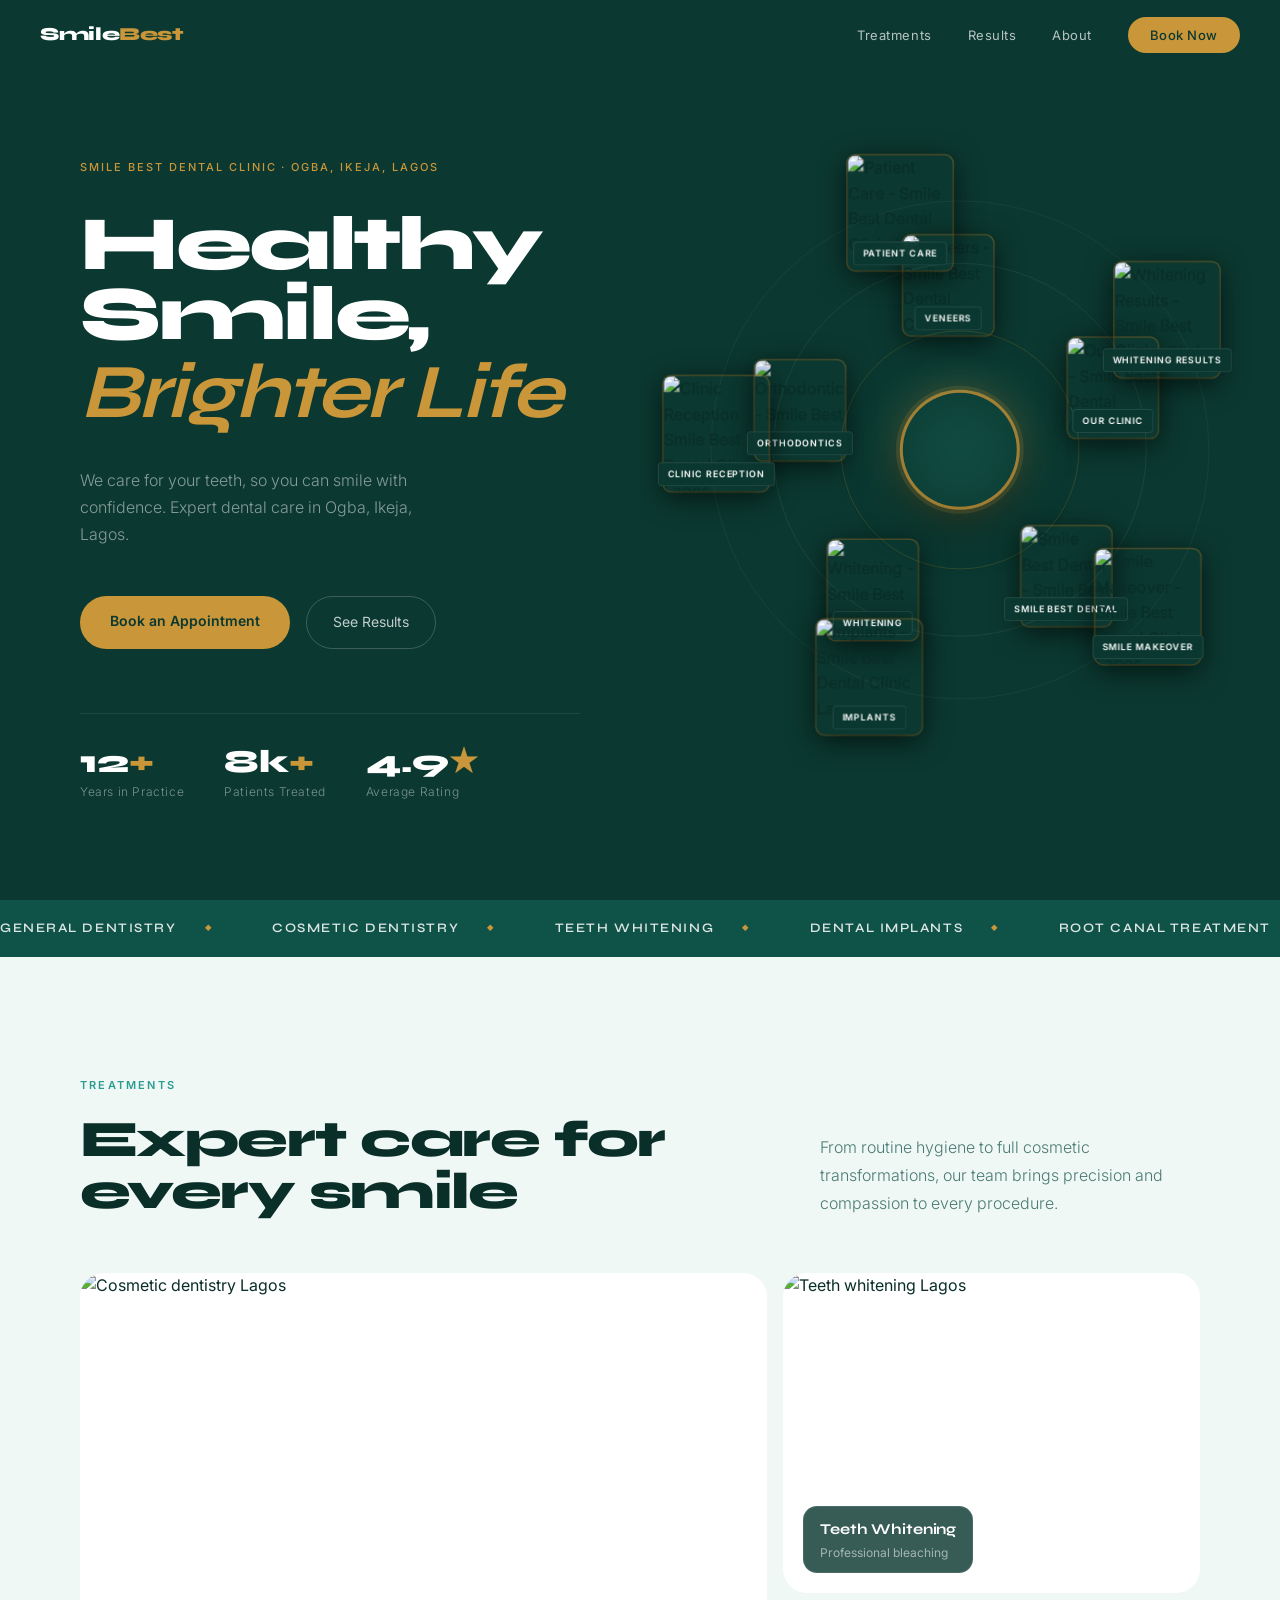
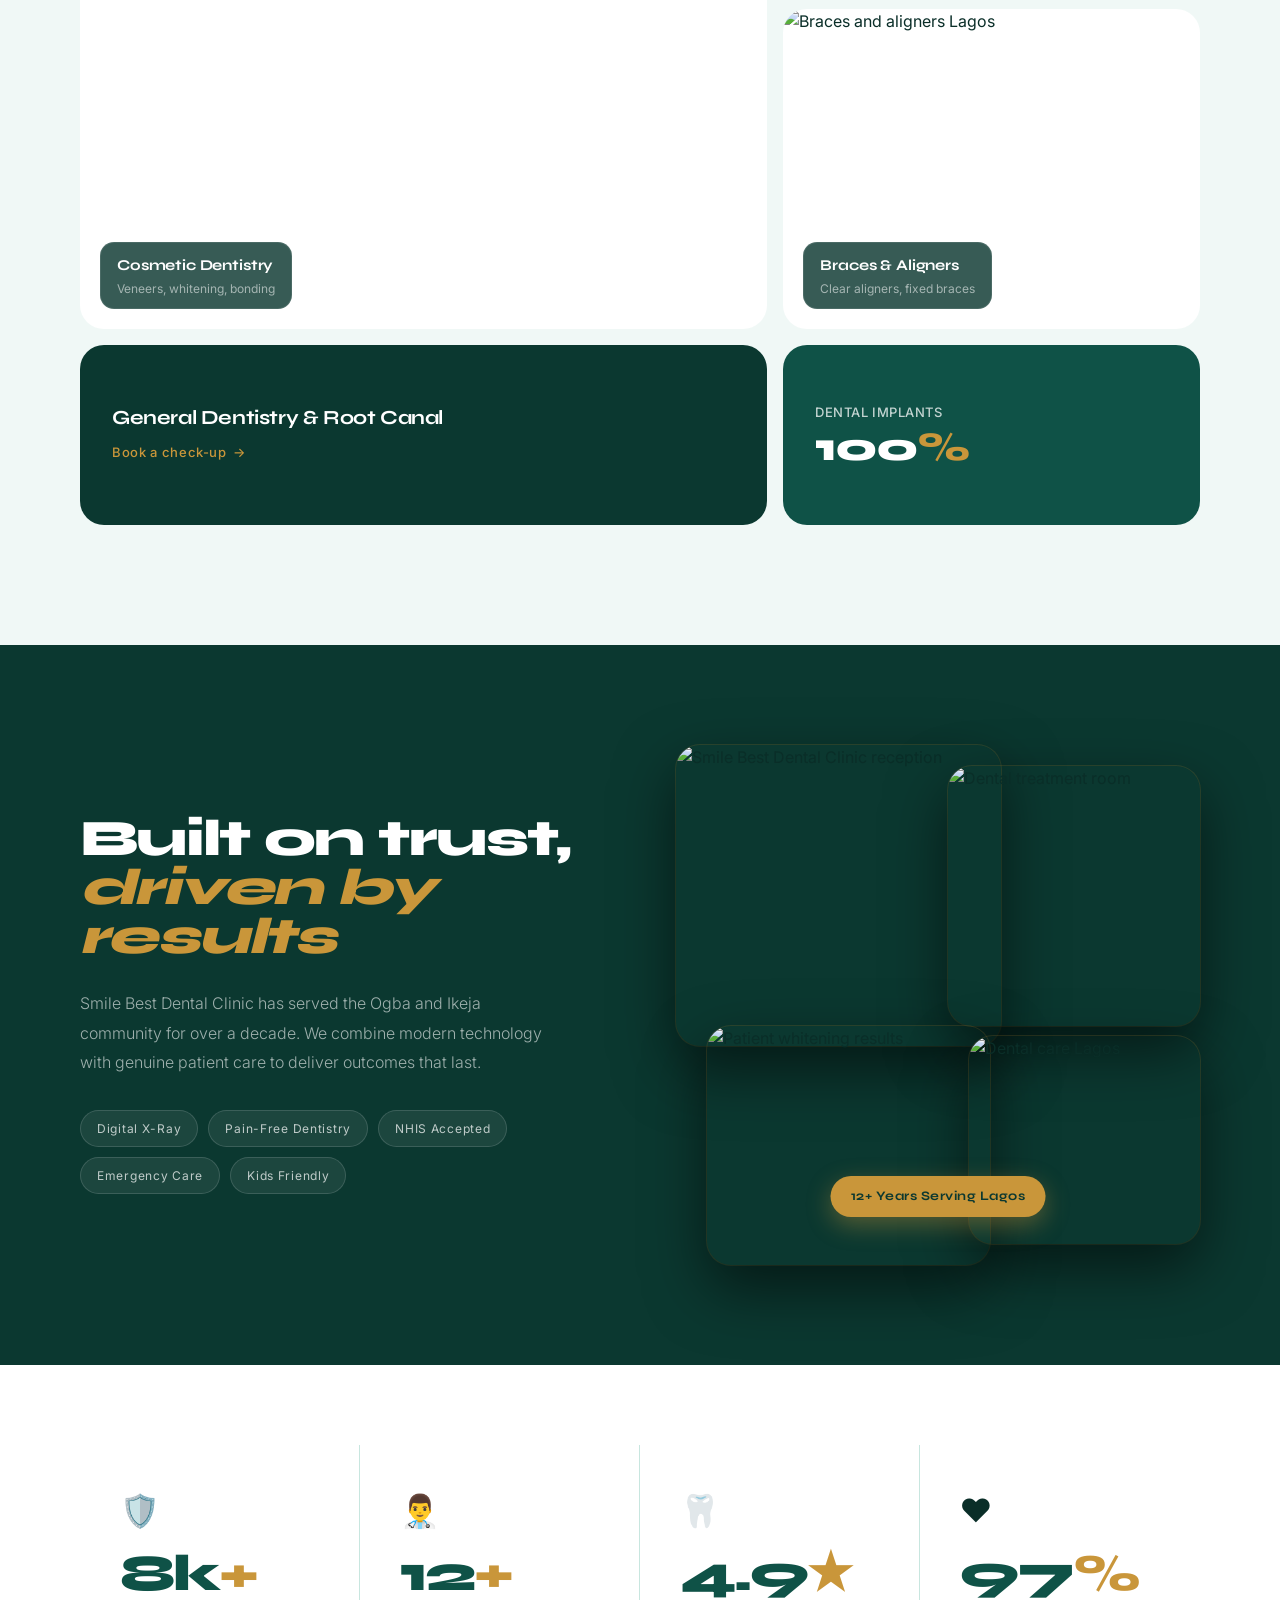
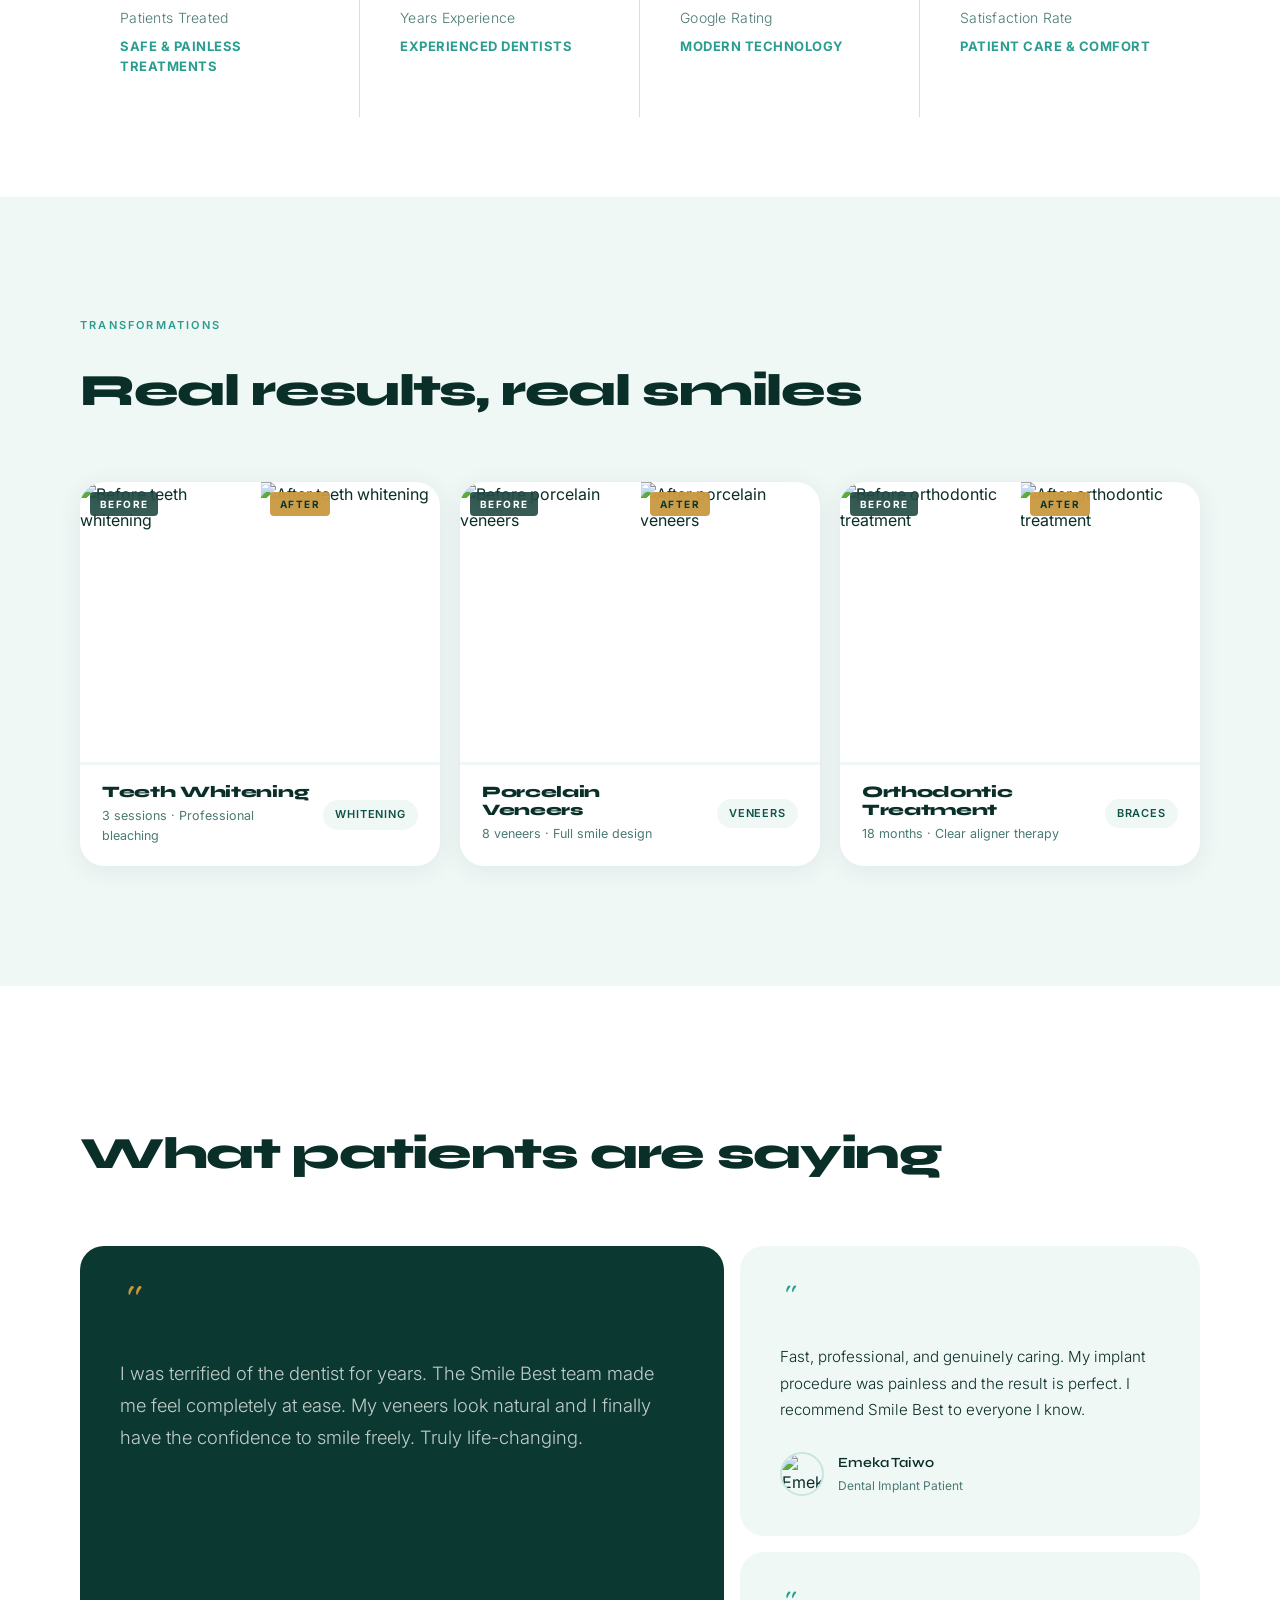
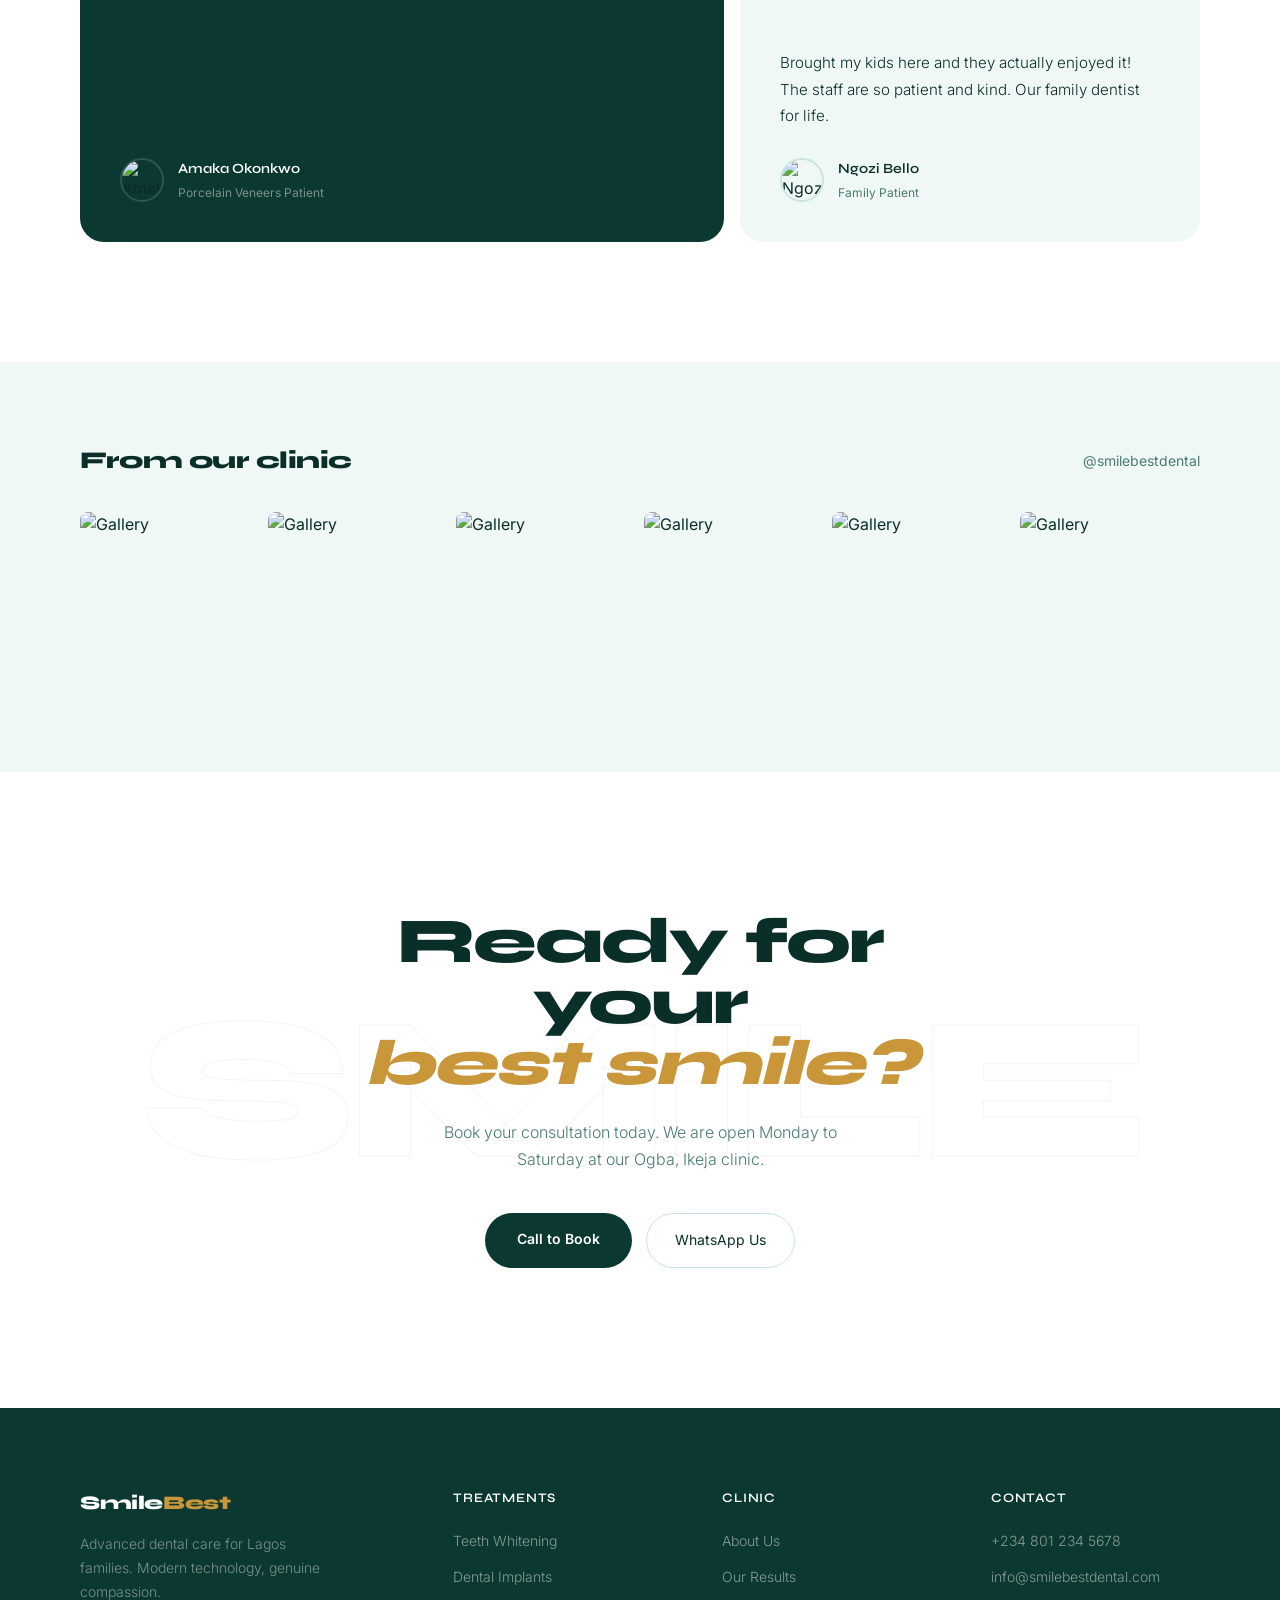
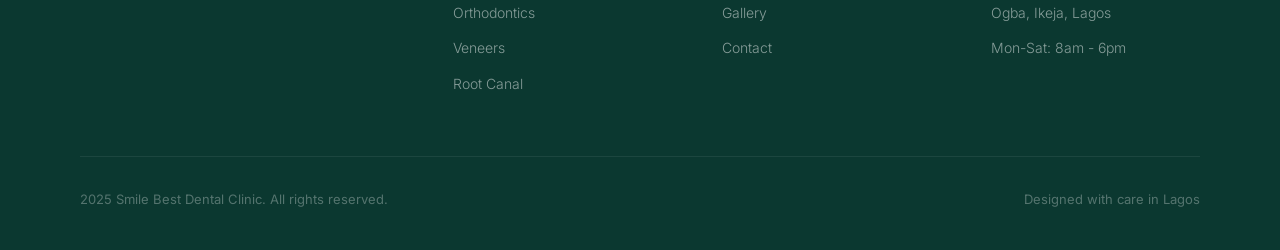
==== commit 17c1572b: "Revert to teal+gold palette matching flyer; add trust badges - :root palette → deep teal (#0B3830) +" ====
--- a/index.html
+++ b/index.html
@@ -3,7 +3,7 @@
 <head>
   <meta charset="UTF-8" />
   <meta name="viewport" content="width=device-width, initial-scale=1.0" />
-  <meta name="theme-color" content="#071C17" />
+  <meta name="theme-color" content="#0B3830" />
 
   <!-- SEO -->
   <title>Smile Best Dental Clinic | Teeth Whitening, Implants &amp; Braces in Ogba, Lagos</title>
@@ -69,16 +69,16 @@
     *, *::before, *::after { box-sizing: border-box; margin: 0; padding: 0; }
 
     :root {
-      --mint:       #F0F7F5;
-      --mint-mid:   #D6EDE8;
-      --dark:       #071C17;
-      --teal:       #1A5C52;
-      --teal-mid:   #2A9D8F;
-      --gold:       #C9963A;
+      --mint:       #F0F8F6;   /* clean light teal-white bg   */
+      --mint-mid:   #C8E6DF;   /* teal border/divider         */
+      --dark:       #0B3830;   /* deep teal-black (flyer dark) */
+      --teal:       #0F5247;   /* brand teal                  */
+      --teal-mid:   #2A9D8F;   /* lighter teal accent         */
+      --gold:       #C9963A;   /* gold accent                 */
       --gold-light: #DEB05A;
       --white:      #FFFFFF;
-      --text:       #091A15;
-      --text-muted: #567570;
+      --text:       #0A2E28;   /* dark teal text              */
+      --text-muted: #4A7A72;   /* muted teal-grey             */
       --r:          14px;
       --r-sm:       8px;
       --r-lg:       24px;
@@ -105,7 +105,7 @@
       transition: background 0.4s, padding 0.4s, backdrop-filter 0.4s;
     }
     nav.scrolled {
-      background: rgba(7,28,23,0.92);
+      background: rgba(11,56,48,0.92);
       backdrop-filter: blur(20px);
       padding: 14px 40px;
     }
@@ -303,7 +303,7 @@
       transform: translate(-50%, -50%);
       width: 40%; height: 40%;
       border-radius: 50%;
-      background: radial-gradient(circle, rgba(42,157,143,0.25) 0%, transparent 70%);
+      background: radial-gradient(circle, rgba(42,157,143,0.22) 0%, transparent 70%);
       pointer-events: none;
       filter: blur(18px);
     }
@@ -359,7 +359,7 @@
       position: absolute;
       bottom: 5px; left: 50%;
       transform: translateX(-50%);
-      background: rgba(7,28,23,0.88);
+      background: rgba(11,56,48,0.88);
       backdrop-filter: blur(10px);
       border: 1px solid rgba(255,255,255,0.1);
       color: var(--white);
@@ -495,7 +495,7 @@
     .bento-label {
       position: absolute;
       bottom: 20px; left: 20px;
-      background: rgba(7,28,23,0.82);
+      background: rgba(11,56,48,0.82);
       backdrop-filter: blur(12px);
       border: 1px solid rgba(255,255,255,0.1);
       padding: 10px 16px;
@@ -676,6 +676,19 @@
       color: var(--teal);
     }
     .stat-n span { color: var(--gold); }
+    .trust-icon {
+      font-size: 2rem;
+      margin-bottom: 12px;
+      display: block;
+    }
+    .trust-sub {
+      font-size: 13px;
+      font-weight: 700;
+      color: var(--teal-mid);
+      margin-top: 6px;
+      letter-spacing: 0.04em;
+      text-transform: uppercase;
+    }
     .stat-l {
       font-size: 14px;
       font-weight: 300;
@@ -709,47 +722,92 @@
       background: var(--white);
       border-radius: var(--r-lg);
       overflow: hidden;
+      box-shadow: 0 4px 24px rgba(11,56,48,0.08);
     }
     .ba-imgs {
       display: grid;
       grid-template-columns: 1fr 1fr;
-      height: 260px;
-    }
-    .ba-imgs img {
+      height: 280px;
+      position: relative;
+    }
+    .ba-img-wrap {
+      position: relative;
+      overflow: hidden;
+    }
+    .ba-img-wrap img {
       width: 100%; height: 100%;
       object-fit: cover;
-    }
+      display: block;
+      transition: transform 0.5s ease;
+    }
+    .ba-img-wrap:hover img { transform: scale(1.04); }
+
+    /* Before / After photo labels */
+    .ba-img-wrap::after {
+      content: attr(data-label);
+      position: absolute;
+      top: 10px; left: 10px;
+      background: rgba(11,56,48,0.82);
+      backdrop-filter: blur(8px);
+      color: #fff;
+      font-size: 10px;
+      font-weight: 700;
+      letter-spacing: 0.14em;
+      text-transform: uppercase;
+      padding: 4px 10px;
+      border-radius: 4px;
+    }
+    .ba-img-wrap.after-img::after {
+      background: rgba(201,150,58,0.92);
+      color: var(--dark);
+    }
+
+    /* Vertical divider between before/after */
+    .ba-imgs::after {
+      content: '';
+      position: absolute;
+      top: 0; bottom: 0;
+      left: 50%;
+      width: 2px;
+      background: var(--white);
+      transform: translateX(-50%);
+      z-index: 2;
+    }
+
     .ba-info {
-      padding: 20px 22px;
-      border-top: 1px solid var(--mint-mid);
-    }
+      padding: 18px 22px 20px;
+      border-top: 3px solid var(--mint);
+      display: flex;
+      align-items: center;
+      justify-content: space-between;
+      gap: 12px;
+    }
+    .ba-info-left {}
     .ba-treatment {
       font-family: 'Syne', sans-serif;
-      font-weight: 700;
-      font-size: 15px;
+      font-weight: 800;
+      font-size: 16px;
       color: var(--text);
-      letter-spacing: -0.01em;
+      letter-spacing: -0.02em;
+      line-height: 1.1;
     }
     .ba-detail {
-      font-size: 13px;
+      font-size: 12.5px;
       color: var(--text-muted);
-      margin-top: 4px;
-    }
-    .ba-divider {
-      display: inline-flex;
-      align-items: center;
-      gap: 6px;
+      margin-top: 5px;
+      font-weight: 400;
+    }
+    .ba-tag {
+      background: var(--mint);
+      color: var(--teal);
       font-size: 11px;
       font-weight: 600;
-      letter-spacing: 0.1em;
+      letter-spacing: 0.08em;
       text-transform: uppercase;
-      color: var(--text-muted);
-      margin: 4px 0 0;
-    }
-    .ba-divider span {
-      display: inline-block;
-      width: 1px; height: 12px;
-      background: var(--mint-mid);
+      padding: 6px 12px;
+      border-radius: var(--r-xl);
+      white-space: nowrap;
+      flex-shrink: 0;
     }
 
     /* ── TESTIMONIALS ── */
@@ -897,7 +955,7 @@
       font-size: clamp(6rem, 16vw, 18rem);
       letter-spacing: -0.05em;
       color: transparent;
-      -webkit-text-stroke: 1px rgba(7,28,23,0.05);
+      -webkit-text-stroke: 1px rgba(11,56,48,0.05);
       white-space: nowrap;
       pointer-events: none;
       line-height: 1;
@@ -1196,12 +1254,11 @@
     <div class="hero-left">
       <p class="hero-tag" id="htag">Smile Best Dental Clinic · Ogba, Ikeja, Lagos</p>
       <h1 class="hero-headline" id="hhead">
-        Your Best<br>
-        <em>Smile</em>
-        Starts Here
+        Healthy Smile,<br>
+        <em>Brighter Life</em>
       </h1>
       <p class="hero-sub" id="hsub">
-        Advanced dental care in Ikeja, Lagos. Teeth whitening, implants, veneers, braces and general dentistry — all under one roof.
+        We care for your teeth, so you can smile with confidence. Expert dental care in Ogba, Ikeja, Lagos.
       </p>
       <div class="hero-actions" id="hacts">
         <a href="tel:+2348012345678" class="btn-primary" aria-label="Call to book an appointment">Book an Appointment</a>
@@ -1239,22 +1296,22 @@
   <!-- MARQUEE -->
   <div class="marquee-section">
     <div class="marquee-track" aria-hidden="true">
+      <span>General Dentistry</span>
+      <span>Cosmetic Dentistry</span>
       <span>Teeth Whitening</span>
       <span>Dental Implants</span>
-      <span>Orthodontics</span>
-      <span>Veneers</span>
-      <span>Root Canal</span>
-      <span>Crowns &amp; Bridges</span>
+      <span>Root Canal Treatment</span>
+      <span>Braces &amp; Aligners</span>
+      <span>Safe &amp; Painless</span>
+      <span>Your Smile, Our Priority</span>
+      <span>General Dentistry</span>
       <span>Cosmetic Dentistry</span>
-      <span>General Check-up</span>
       <span>Teeth Whitening</span>
       <span>Dental Implants</span>
-      <span>Orthodontics</span>
-      <span>Veneers</span>
-      <span>Root Canal</span>
-      <span>Crowns &amp; Bridges</span>
-      <span>Cosmetic Dentistry</span>
-      <span>General Check-up</span>
+      <span>Root Canal Treatment</span>
+      <span>Braces &amp; Aligners</span>
+      <span>Safe &amp; Painless</span>
+      <span>Your Smile, Our Priority</span>
     </div>
   </div>
 
@@ -1271,40 +1328,40 @@
       <div class="bento-grid fade-up delay-1">
 
         <div class="bento-cell bc-1">
-          <img src="DGwxJEJIN9Y-02.jpg" alt="Cosmetic dentistry" />
+          <img src="DGwxJEJIN9Y-02.jpg" alt="Cosmetic dentistry Lagos" />
           <div class="bento-label">
-            <h3>Smile Makeovers</h3>
+            <h3>Cosmetic Dentistry</h3>
             <p>Veneers, whitening, bonding</p>
           </div>
         </div>
 
         <div class="bento-cell bc-2">
-          <img src="DPkJQpwkSpM-02.jpg" alt="Dental implants" />
+          <img src="DPkJQpwkSpM-02.jpg" alt="Teeth whitening Lagos" />
           <div class="bento-label">
-            <h3>Dental Implants</h3>
-            <p>Permanent tooth replacement</p>
+            <h3>Teeth Whitening</h3>
+            <p>Professional bleaching</p>
           </div>
         </div>
 
         <div class="bento-cell bc-3">
-          <img src="DZ3J4CJx2XF.webp" alt="Orthodontics" />
+          <img src="DZ3J4CJx2XF.webp" alt="Braces and aligners Lagos" />
           <div class="bento-label">
-            <h3>Orthodontics</h3>
-            <p>Braces &amp; clear aligners</p>
+            <h3>Braces &amp; Aligners</h3>
+            <p>Clear aligners, fixed braces</p>
           </div>
         </div>
 
         <div class="bento-cell bc-4">
           <div class="bento-text-inner">
-            <p>General &amp; Preventive Dentistry</p>
+            <p>General Dentistry &amp; Root Canal</p>
             <a href="tel:+2348012345678">Book a check-up</a>
           </div>
         </div>
 
         <div class="bento-cell bc-5">
           <div class="bento-text-inner">
-            <p>Treatments Offered</p>
-            <div class="big-n">15<span>+</span></div>
+            <p>Dental Implants</p>
+            <div class="big-n">100<span>%</span></div>
           </div>
         </div>
 
@@ -1352,25 +1409,33 @@
     </div>
   </section>
 
-  <!-- STATS -->
+  <!-- TRUST STRIP (matches flyer) -->
   <section class="stats-section">
     <div class="container">
       <div class="stats-grid">
         <div class="stat-item fade-up">
+          <div class="trust-icon">🛡️</div>
           <div class="stat-n">8k<span>+</span></div>
           <div class="stat-l">Patients Treated</div>
+          <div class="trust-sub">Safe &amp; Painless Treatments</div>
         </div>
         <div class="stat-item fade-up delay-1">
-          <div class="stat-n">12<span>yr</span></div>
-          <div class="stat-l">Years of Experience</div>
+          <div class="trust-icon">👨‍⚕️</div>
+          <div class="stat-n">12<span>+</span></div>
+          <div class="stat-l">Years Experience</div>
+          <div class="trust-sub">Experienced Dentists</div>
         </div>
         <div class="stat-item fade-up delay-2">
+          <div class="trust-icon">🦷</div>
           <div class="stat-n">4.9<span>★</span></div>
           <div class="stat-l">Google Rating</div>
+          <div class="trust-sub">Modern Technology</div>
         </div>
         <div class="stat-item fade-up delay-3">
+          <div class="trust-icon">❤️</div>
           <div class="stat-n">97<span>%</span></div>
-          <div class="stat-l">Patient Satisfaction</div>
+          <div class="stat-l">Satisfaction Rate</div>
+          <div class="trust-sub">Patient Care &amp; Comfort</div>
         </div>
       </div>
     </div>
@@ -1387,37 +1452,55 @@
 
         <div class="ba-card fade-up delay-1">
           <div class="ba-imgs">
-            <img src="DPkJQpwkSpM-01.jpg" alt="Before treatment" />
-            <img src="DPkJQpwkSpM-02.jpg" alt="After treatment" />
+            <div class="ba-img-wrap" data-label="Before">
+              <img src="DPkJQpwkSpM-01.jpg" alt="Before teeth whitening" loading="lazy" />
+            </div>
+            <div class="ba-img-wrap after-img" data-label="After">
+              <img src="DPkJQpwkSpM-02.jpg" alt="After teeth whitening" loading="lazy" />
+            </div>
           </div>
           <div class="ba-info">
-            <div class="ba-treatment">Teeth Whitening</div>
-            <div class="ba-divider">Before <span></span> After</div>
-            <div class="ba-detail">3 sessions · Professional bleaching</div>
+            <div class="ba-info-left">
+              <div class="ba-treatment">Teeth Whitening</div>
+              <div class="ba-detail">3 sessions · Professional bleaching</div>
+            </div>
+            <div class="ba-tag">Whitening</div>
           </div>
         </div>
 
         <div class="ba-card fade-up delay-2">
           <div class="ba-imgs">
-            <img src="DPkJQpwkSpM-03.jpg" alt="Before veneers" />
-            <img src="DPkJQpwkSpM-04.jpg" alt="After veneers" />
+            <div class="ba-img-wrap" data-label="Before">
+              <img src="DPkJQpwkSpM-03.jpg" alt="Before porcelain veneers" loading="lazy" />
+            </div>
+            <div class="ba-img-wrap after-img" data-label="After">
+              <img src="DPkJQpwkSpM-04.jpg" alt="After porcelain veneers" loading="lazy" />
+            </div>
           </div>
           <div class="ba-info">
-            <div class="ba-treatment">Porcelain Veneers</div>
-            <div class="ba-divider">Before <span></span> After</div>
-            <div class="ba-detail">8 veneers · Full smile design</div>
+            <div class="ba-info-left">
+              <div class="ba-treatment">Porcelain Veneers</div>
+              <div class="ba-detail">8 veneers · Full smile design</div>
+            </div>
+            <div class="ba-tag">Veneers</div>
           </div>
         </div>
 
         <div class="ba-card fade-up delay-3">
           <div class="ba-imgs">
-            <img src="DGwxJEJIN9Y-01.jpg" alt="Before orthodontics" />
-            <img src="DGwxJEJIN9Y-02.jpg" alt="After orthodontics" />
+            <div class="ba-img-wrap" data-label="Before">
+              <img src="DGwxJEJIN9Y-01.jpg" alt="Before orthodontic treatment" loading="lazy" />
+            </div>
+            <div class="ba-img-wrap after-img" data-label="After">
+              <img src="DGwxJEJIN9Y-02.jpg" alt="After orthodontic treatment" loading="lazy" />
+            </div>
           </div>
           <div class="ba-info">
-            <div class="ba-treatment">Orthodontic Treatment</div>
-            <div class="ba-divider">Before <span></span> After</div>
-            <div class="ba-detail">18 months · Clear aligner therapy</div>
+            <div class="ba-info-left">
+              <div class="ba-treatment">Orthodontic Treatment</div>
+              <div class="ba-detail">18 months · Clear aligner therapy</div>
+            </div>
+            <div class="ba-tag">Braces</div>
           </div>
         </div>
 
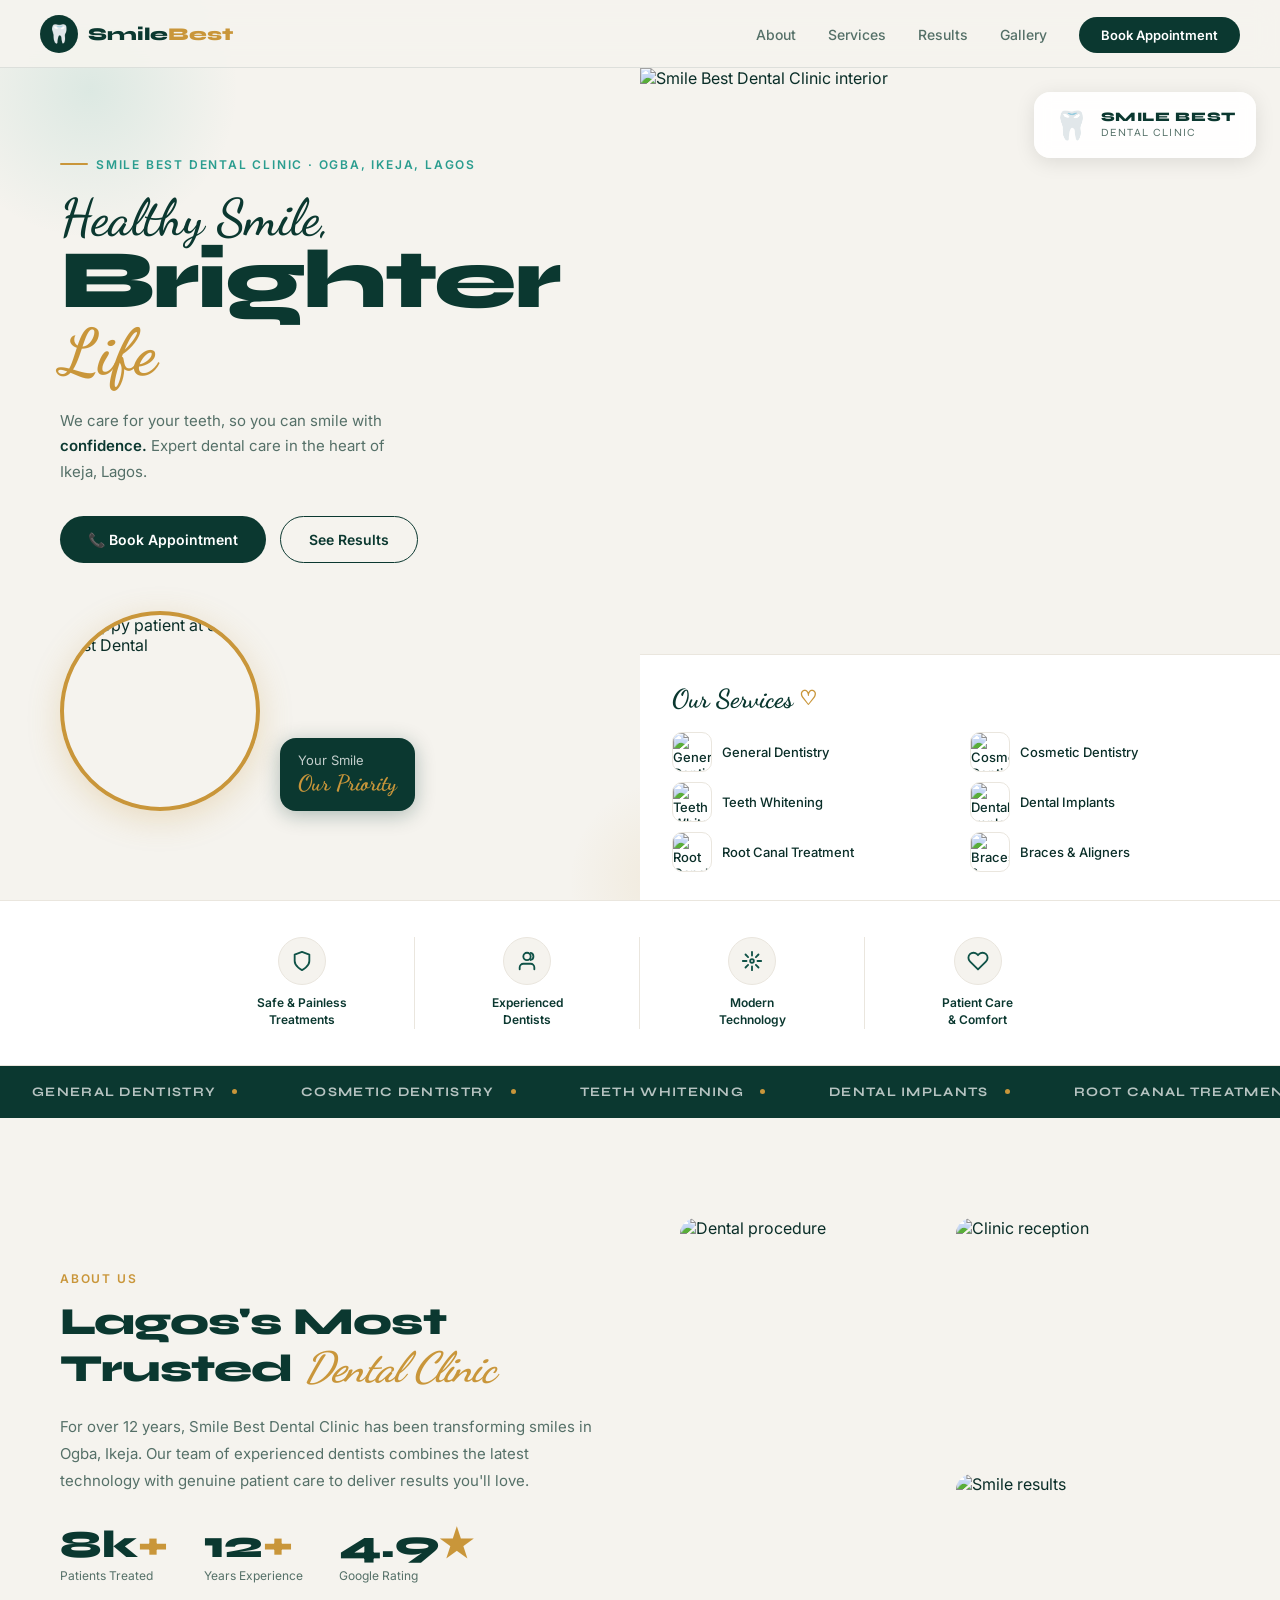
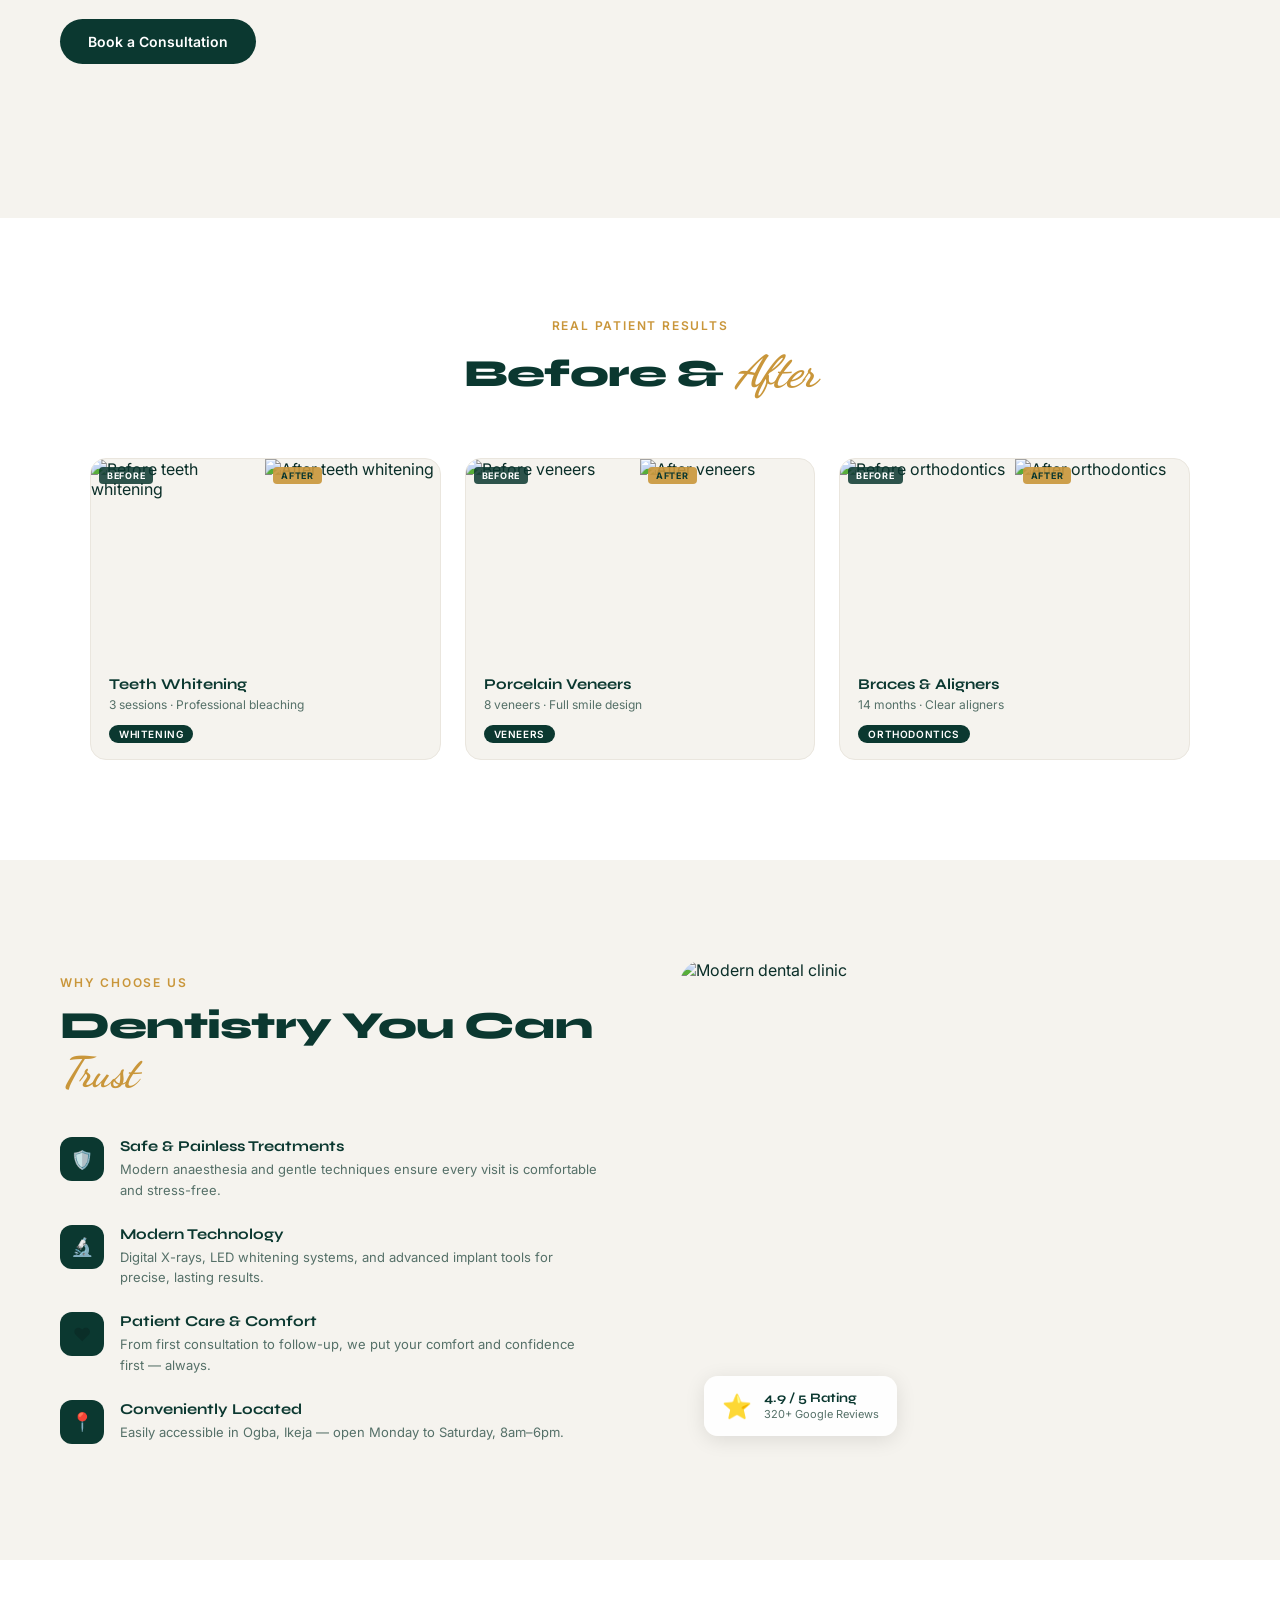
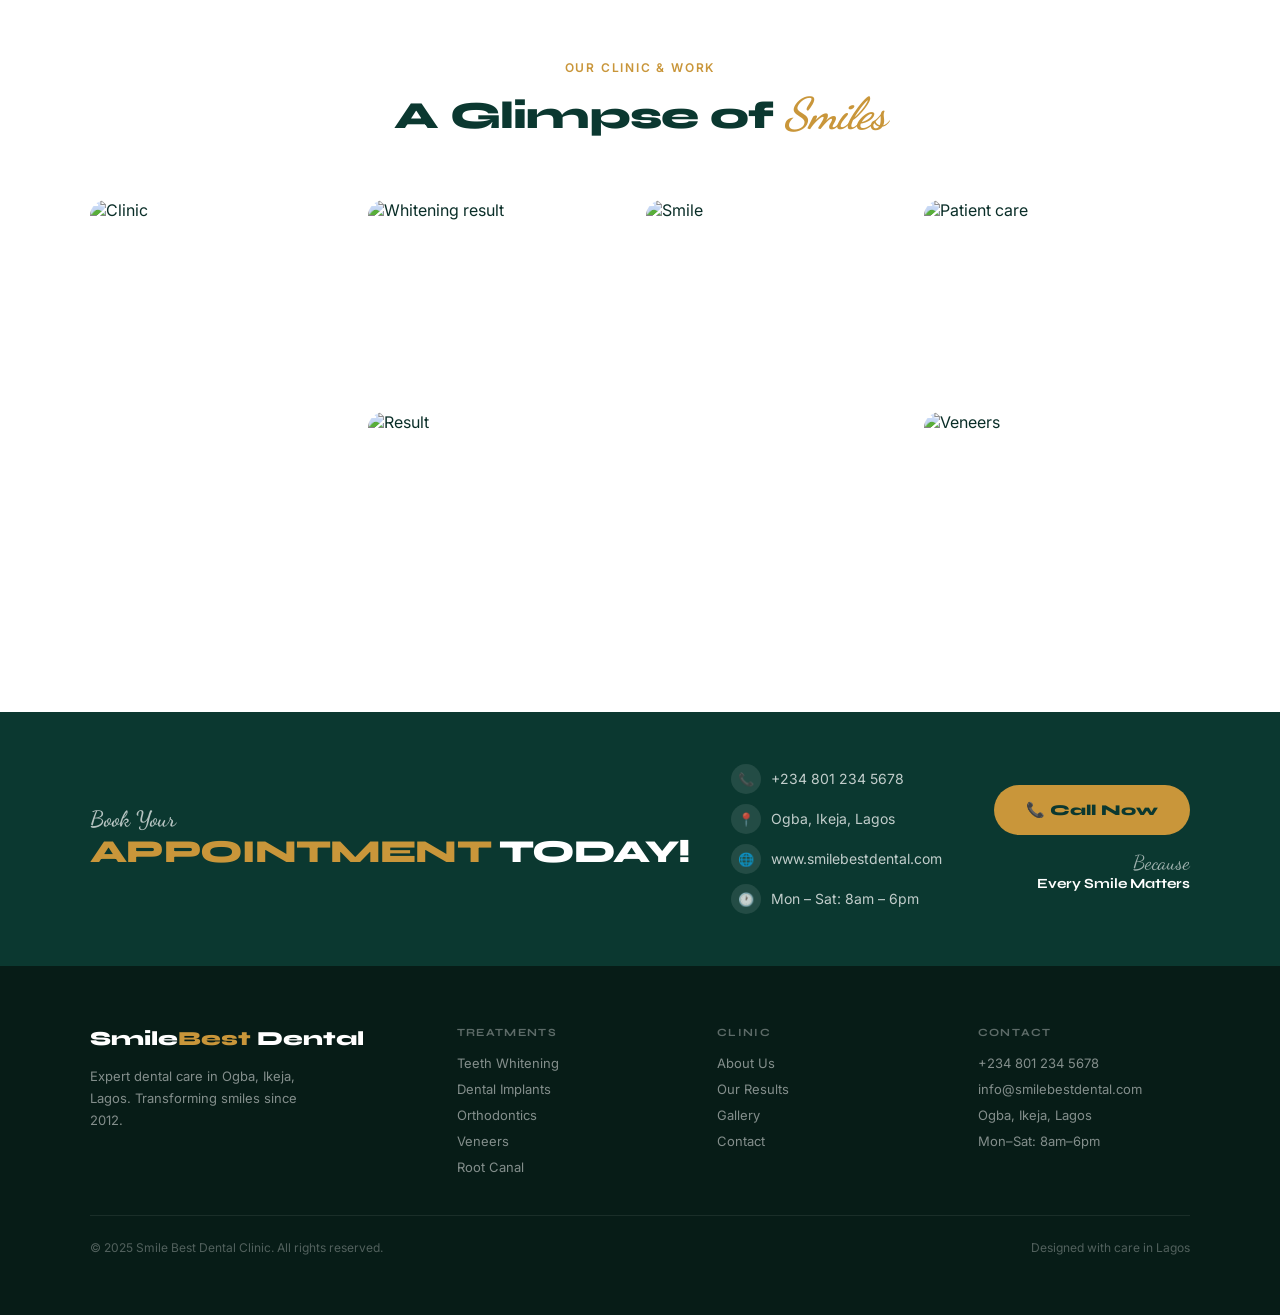
==== commit 7769ca75: "Services: real photo thumbnails; trust strip: clean SVG icons Co-Authored-By: Claude Sonnet 4.6 <nor" ====
--- a/index.html
+++ b/index.html
@@ -24,7 +24,7 @@
   <meta name="twitter:title" content="Smile Best Dental Clinic | Ogba, Lagos" />
   <meta name="twitter:description" content="Advanced dental care in the heart of Ikeja. Whitening, implants, veneers, braces." />
 
-  <!-- Local Business Structured Data -->
+  <!-- Structured Data -->
   <script type="application/ld+json">
   {
     "@context": "https://schema.org",
@@ -41,1743 +41,1392 @@
       "addressRegion": "Lagos",
       "addressCountry": "NG"
     },
-    "geo": {
-      "@type": "GeoCoordinates",
-      "latitude": 6.6018,
-      "longitude": 3.3515
-    },
+    "geo": { "@type": "GeoCoordinates", "latitude": 6.6018, "longitude": 3.3515 },
     "openingHours": ["Mo-Sa 08:00-18:00"],
-    "aggregateRating": {
-      "@type": "AggregateRating",
-      "ratingValue": "4.9",
-      "reviewCount": "320"
-    },
+    "aggregateRating": { "@type": "AggregateRating", "ratingValue": "4.9", "reviewCount": "320" },
     "priceRange": "₦₦",
     "image": "DGwxJEJIN9Y-01.jpg"
   }
   </script>
 
-  <!-- Preload critical resources -->
-  <link rel="preload" href="DGwxJEJIN9Y-01.jpg" as="image" />
-  <link rel="preload" href="DPkJQpwkSpM-02.jpg" as="image" />
-
-  <!-- Fonts: only weights we actually use -->
+  <!-- Fonts -->
   <link rel="preconnect" href="https://fonts.googleapis.com" />
   <link rel="preconnect" href="https://fonts.gstatic.com" crossorigin />
-  <link href="https://fonts.googleapis.com/css2?family=Syne:wght@700;800&family=Inter:wght@300;400;500&family=Dancing+Script:wght@600&display=swap" rel="stylesheet" />
-  <style>
-    *, *::before, *::after { box-sizing: border-box; margin: 0; padding: 0; }
-
-    :root {
-      --mint:       #F0F8F6;   /* clean light teal-white bg   */
-      --mint-mid:   #C8E6DF;   /* teal border/divider         */
-      --dark:       #0B3830;   /* deep teal-black (flyer dark) */
-      --teal:       #0F5247;   /* brand teal                  */
-      --teal-mid:   #2A9D8F;   /* lighter teal accent         */
-      --gold:       #C9963A;   /* gold accent                 */
-      --gold-light: #DEB05A;
-      --white:      #FFFFFF;
-      --text:       #0A2E28;   /* dark teal text              */
-      --text-muted: #4A7A72;   /* muted teal-grey             */
-      --r:          14px;
-      --r-sm:       8px;
-      --r-lg:       24px;
-      --r-xl:       40px;
-    }
-
-    html { scroll-behavior: smooth; }
-    body {
-      font-family: 'Inter', sans-serif;
-      background: var(--mint);
-      color: var(--text);
-      overflow-x: hidden;
-      font-size: 16px;
-      line-height: 1.6;
-    }
-    img { max-width: 100%; display: block; }
-    a { text-decoration: none; color: inherit; }
-
-    /* ── NAV ── */
-    nav {
-      position: fixed; top: 0; left: 0; right: 0; z-index: 300;
-      padding: 20px 40px;
-      display: flex; align-items: center; justify-content: space-between;
-      transition: background 0.4s, padding 0.4s, backdrop-filter 0.4s;
-    }
-    nav.scrolled {
-      background: rgba(11,56,48,0.92);
-      backdrop-filter: blur(20px);
-      padding: 14px 40px;
-    }
-    .nav-logo {
-      font-family: 'Syne', sans-serif;
-      font-weight: 800;
-      font-size: 1.15rem;
-      letter-spacing: -0.02em;
-      color: var(--white);
-    }
-    .nav-logo span { color: var(--gold); }
-    .nav-links {
-      display: flex; gap: 36px; list-style: none;
-    }
-    .nav-links a {
-      font-size: 13px;
-      font-weight: 400;
-      letter-spacing: 0.04em;
-      color: rgba(255,255,255,0.7);
-      transition: color 0.2s;
-    }
-    .nav-links a:hover { color: var(--white); }
-    .nav-cta {
-      background: var(--gold);
-      color: var(--dark) !important;
-      font-weight: 500 !important;
-      padding: 10px 22px;
-      border-radius: var(--r-xl);
-      transition: background 0.2s, transform 0.15s !important;
-    }
-    .nav-cta:hover { background: var(--gold-light); transform: translateY(-1px); }
-
-    /* ── HERO ── */
-    .hero {
-      min-height: 100dvh;
-      background: var(--dark);
-      display: grid;
-      grid-template-columns: 1fr 1fr;
-      position: relative;
-      overflow: hidden;
-    }
-
-    .hero-left {
-      display: flex;
-      flex-direction: column;
-      justify-content: center;
-      padding: 140px 60px 80px 80px;
-      position: relative;
-      z-index: 2;
-    }
-
-    .hero-tag {
-      font-size: 11px;
-      font-weight: 500;
-      letter-spacing: 0.18em;
-      text-transform: uppercase;
-      color: var(--gold);
-      margin-bottom: 32px;
-      opacity: 0;
-      transform: translateY(16px);
-      transition: opacity 0.6s 0.1s, transform 0.6s 0.1s;
-    }
-    .hero-tag.visible { opacity: 1; transform: none; }
-
-    .hero-headline {
-      font-family: 'Syne', sans-serif;
-      font-weight: 800;
-      font-size: clamp(3.2rem, 6vw, 6.5rem);
-      line-height: 0.92;
-      letter-spacing: -0.03em;
-      color: var(--white);
-      margin-bottom: 28px;
-      opacity: 0;
-      transform: translateY(24px);
-      transition: opacity 0.7s 0.25s, transform 0.7s 0.25s;
-    }
-    .hero-headline.visible { opacity: 1; transform: none; }
-    .hero-headline em {
-      font-style: italic;
-      color: var(--gold);
-      font-weight: 700;
-      display: block;
-      line-height: 1.1;
-      padding-bottom: 4px;
-    }
-
-    .hero-sub {
-      font-size: 1rem;
-      font-weight: 300;
-      color: rgba(255,255,255,0.5);
-      max-width: 38ch;
-      line-height: 1.7;
-      margin-bottom: 48px;
-      opacity: 0;
-      transform: translateY(16px);
-      transition: opacity 0.6s 0.4s, transform 0.6s 0.4s;
-    }
-    .hero-sub.visible { opacity: 1; transform: none; }
-
-    .hero-actions {
-      display: flex; gap: 16px; flex-wrap: wrap;
-      opacity: 0; transform: translateY(16px);
-      transition: opacity 0.6s 0.55s, transform 0.6s 0.55s;
-    }
-    .hero-actions.visible { opacity: 1; transform: none; }
-
-    .btn-primary {
-      background: var(--gold);
-      color: var(--dark);
-      font-weight: 600;
-      font-size: 14px;
-      padding: 14px 30px;
-      border-radius: var(--r-xl);
-      border: none;
-      cursor: pointer;
-      transition: background 0.2s, transform 0.15s;
-      display: inline-block;
-    }
-    .btn-primary:hover { background: var(--gold-light); transform: translateY(-2px); }
-    .btn-primary:active { transform: translateY(0) scale(0.98); }
-
-    .btn-ghost {
-      background: transparent;
-      color: rgba(255,255,255,0.75);
-      font-size: 14px;
-      font-weight: 400;
-      padding: 14px 26px;
-      border-radius: var(--r-xl);
-      border: 1px solid rgba(255,255,255,0.2);
-      cursor: pointer;
-      transition: border-color 0.2s, color 0.2s, transform 0.15s;
-      display: inline-block;
-    }
-    .btn-ghost:hover { border-color: rgba(255,255,255,0.5); color: var(--white); transform: translateY(-2px); }
-    .btn-ghost:active { transform: translateY(0) scale(0.98); }
-
-    .hero-stats-row {
-      margin-top: 64px;
-      display: flex; gap: 40px;
-      border-top: 1px solid rgba(255,255,255,0.08);
-      padding-top: 32px;
-      opacity: 0; transform: translateY(16px);
-      transition: opacity 0.6s 0.7s, transform 0.6s 0.7s;
-    }
-    .hero-stats-row.visible { opacity: 1; transform: none; }
-    .hero-stat-n {
-      font-family: 'Syne', sans-serif;
-      font-weight: 800;
-      font-size: 2rem;
-      color: var(--white);
-      line-height: 1;
-    }
-    .hero-stat-n span { color: var(--gold); }
-    .hero-stat-l {
-      font-size: 12px;
-      font-weight: 300;
-      color: rgba(255,255,255,0.45);
-      letter-spacing: 0.05em;
-      margin-top: 4px;
-    }
-
-    /* Hero right: orbit */
-    .hero-right {
-      position: relative;
-      display: flex;
-      align-items: center;
-      justify-content: center;
-      overflow: hidden;
-    }
-
-    .orbit-stage {
-      position: relative;
-      width: min(85%, 520px);
-      aspect-ratio: 1;
-      flex-shrink: 0;
-    }
-
-    /* Decorative ring lines */
-    .orbit-ring {
-      position: absolute;
-      top: 50%; left: 50%;
-      border-radius: 50%;
-      border: 1px solid rgba(255,255,255,0.07);
-      transform: translate(-50%, -50%);
-      pointer-events: none;
-    }
-    .ring-1 { width: 46%; height: 46%; border-color: rgba(201,150,58,0.2); }
-    .ring-2 { width: 72%; height: 72%; }
-    .ring-3 { width: 96%; height: 96%; border-color: rgba(255,255,255,0.05); }
-
-    /* Glow behind center */
-    .orbit-glow {
-      position: absolute;
-      top: 50%; left: 50%;
-      transform: translate(-50%, -50%);
-      width: 40%; height: 40%;
-      border-radius: 50%;
-      background: radial-gradient(circle, rgba(42,157,143,0.22) 0%, transparent 70%);
-      pointer-events: none;
-      filter: blur(18px);
-    }
-
-    /* Center video */
-    .orbit-center {
-      position: absolute;
-      top: 50%; left: 50%;
-      transform: translate(-50%, -50%);
-      width: 22%;
-      aspect-ratio: 1;
-      border-radius: 50%;
-      overflow: hidden;
-      z-index: 20;
-      box-shadow:
-        0 0 0 3px rgba(201,150,58,0.7),
-        0 0 0 7px rgba(201,150,58,0.15),
-        0 0 40px rgba(201,150,58,0.35),
-        0 16px 48px rgba(0,0,0,0.6);
-    }
-    .orbit-center video {
-      width: 100%; height: 100%;
-      object-fit: cover;
-    }
-
-    /* Orbit arm: sits at center, rotates to move image around ring */
-    .orbit-arm {
-      position: absolute;
-      top: 50%; left: 50%;
-      width: 0; height: 0;
-      will-change: transform;
-    }
-    /* Image wrapper positioned at the ring radius, counter-rotates to stay upright */
-    .orbit-img-wrap {
-      position: absolute;
-      will-change: transform;
-      /* width/height set inline by JS so the wrapper has real dimensions */
-    }
-    /* Override global img { max-width:100% } which collapses images inside zero-width arms */
-    .orbit-img-wrap img {
-      display: block;
-      max-width: none !important;
-      object-fit: cover;
-      border-radius: var(--r-sm);
-      box-shadow: 0 6px 28px rgba(0,0,0,0.65), 0 0 0 1.5px rgba(201,150,58,0.4);
-      transition: box-shadow 0.3s, transform 0.3s;
-    }
-    .orbit-img-wrap:hover img {
-      box-shadow: 0 10px 36px rgba(0,0,0,0.75), 0 0 0 2px rgba(201,150,58,0.8);
-      transform: scale(1.07);
-    }
-    .orbit-chip {
-      position: absolute;
-      bottom: 5px; left: 50%;
-      transform: translateX(-50%);
-      background: rgba(11,56,48,0.88);
-      backdrop-filter: blur(10px);
-      border: 1px solid rgba(255,255,255,0.1);
-      color: var(--white);
-      font-size: 9px;
-      font-weight: 600;
-      letter-spacing: 0.1em;
-      text-transform: uppercase;
-      padding: 4px 9px;
-      border-radius: 4px;
-      white-space: nowrap;
-      pointer-events: none;
-    }
-
-    /* ── MARQUEE ── */
-    .marquee-section {
-      background: var(--teal);
-      padding: 18px 0;
-      overflow: hidden;
-    }
-    .marquee-track {
-      display: flex;
-      gap: 0;
-      animation: marquee-scroll 28s linear infinite;
-      white-space: nowrap;
-    }
-    .marquee-track span {
-      display: inline-flex;
-      align-items: center;
-      gap: 28px;
-      font-family: 'Syne', sans-serif;
-      font-size: 13px;
-      font-weight: 600;
-      letter-spacing: 0.12em;
-      text-transform: uppercase;
-      color: rgba(255,255,255,0.85);
-      padding-right: 60px;
-    }
-    .marquee-track span::after {
-      content: '◆';
-      color: var(--gold);
-      font-size: 8px;
-    }
-    @keyframes marquee-scroll {
-      from { transform: translateX(0); }
-      to { transform: translateX(-50%); }
-    }
-
-    /* ── SECTION SHARED ── */
-    .section-pad { padding: 120px 80px; }
-    .container { max-width: 1360px; margin: 0 auto; }
-    .eyebrow {
-      font-size: 11px;
-      font-weight: 600;
-      letter-spacing: 0.2em;
-      text-transform: uppercase;
-      color: var(--teal-mid);
-      margin-bottom: 20px;
-    }
-
-    /* fade-up base */
-    .fade-up {
-      opacity: 0;
-      transform: translateY(32px);
-      transition: opacity 0.7s, transform 0.7s;
-    }
-    .fade-up.visible { opacity: 1; transform: none; }
-    .delay-1 { transition-delay: 0.1s; }
-    .delay-2 { transition-delay: 0.2s; }
-    .delay-3 { transition-delay: 0.3s; }
-    .delay-4 { transition-delay: 0.4s; }
-
-    /* ── SERVICES: BENTO ── */
-    .services-section {
-      background: var(--mint);
-      padding: 120px 80px;
-    }
-    .services-header {
-      display: flex;
-      align-items: flex-end;
-      justify-content: space-between;
-      margin-bottom: 56px;
-      gap: 40px;
-    }
-    .services-h2 {
-      font-family: 'Syne', sans-serif;
-      font-weight: 800;
-      font-size: clamp(2.4rem, 4vw, 4rem);
-      line-height: 1.0;
-      letter-spacing: -0.03em;
-      color: var(--text);
-      max-width: 14ch;
-    }
-    .services-desc {
-      font-size: 1rem;
-      font-weight: 300;
-      color: var(--text-muted);
-      max-width: 38ch;
-      line-height: 1.75;
-    }
-
-    /* Asymmetric bento: 2 cols, rows auto-sized */
-    .bento-grid {
-      display: grid;
-      grid-template-columns: 1.65fr 1fr;
-      grid-template-rows: 320px 320px 180px;
-      gap: 16px;
-    }
-    .bento-cell {
-      border-radius: var(--r-lg);
-      overflow: hidden;
-      position: relative;
-      background: var(--white);
-    }
-    .bento-cell img {
-      width: 100%; height: 100%;
-      object-fit: cover;
-      transition: transform 0.6s ease;
-      display: block;
-    }
-    .bento-cell:hover img { transform: scale(1.04); }
-
-    /* cell 1: tall left column spanning rows 1-2 */
-    .bc-1 { grid-column: 1; grid-row: 1 / 3; }
-    /* cell 2: top right */
-    .bc-2 { grid-column: 2; grid-row: 1; }
-    /* cell 3: middle right */
-    .bc-3 { grid-column: 2; grid-row: 2; }
-    /* cell 4: bottom left (text-only tile) */
-    .bc-4 { grid-column: 1; grid-row: 3; background: var(--dark); }
-    /* cell 5: bottom right */
-    .bc-5 { grid-column: 2; grid-row: 3; background: var(--teal); }
-
-    .bento-label {
-      position: absolute;
-      bottom: 20px; left: 20px;
-      background: rgba(11,56,48,0.82);
-      backdrop-filter: blur(12px);
-      border: 1px solid rgba(255,255,255,0.1);
-      padding: 10px 16px;
-      border-radius: var(--r);
-      pointer-events: none;
-    }
-    .bento-label h3 {
-      font-family: 'Syne', sans-serif;
-      font-weight: 700;
-      font-size: 15px;
-      color: var(--white);
-      letter-spacing: -0.01em;
-    }
-    .bento-label p {
-      font-size: 12px;
-      color: rgba(255,255,255,0.55);
-      margin-top: 2px;
-    }
-    .bc-4 .bento-text-inner {
-      height: 100%;
-      display: flex; flex-direction: column;
-      justify-content: center;
-      padding: 28px 32px;
-    }
-    .bc-4 .bento-text-inner p {
-      font-family: 'Syne', sans-serif;
-      font-weight: 700;
-      font-size: 1.25rem;
-      color: var(--white);
-      letter-spacing: -0.02em;
-      line-height: 1.2;
-    }
-    .bc-4 .bento-text-inner a {
-      margin-top: 12px;
-      font-size: 13px;
-      color: var(--gold);
-      font-weight: 500;
-      letter-spacing: 0.05em;
-      display: inline-flex; align-items: center; gap: 6px;
-    }
-    .bc-4 .bento-text-inner a::after { content: '→'; }
-    .bc-5 .bento-text-inner {
-      height: 100%;
-      display: flex; flex-direction: column;
-      justify-content: center;
-      padding: 28px 32px;
-    }
-    .bc-5 .bento-text-inner p {
-      font-size: 13px;
-      font-weight: 500;
-      color: rgba(255,255,255,0.75);
-      letter-spacing: 0.04em;
-      text-transform: uppercase;
-    }
-    .bc-5 .bento-text-inner .big-n {
-      font-family: 'Syne', sans-serif;
-      font-weight: 800;
-      font-size: 2.5rem;
-      color: var(--white);
-      letter-spacing: -0.04em;
-      line-height: 1;
-      margin-top: 4px;
-    }
-    .bc-5 .bento-text-inner .big-n span { color: var(--gold); }
-
-    /* ── ABOUT ── */
-    .about-section {
-      background: var(--dark);
-      padding: 100px 80px;
-    }
-    .about-grid {
-      display: grid;
-      grid-template-columns: 1fr 1fr;
-      gap: 72px;
-      align-items: center;
-      max-width: 1360px;
-      margin: 0 auto;
-    }
-    .about-content h2 {
-      font-family: 'Syne', sans-serif;
-      font-weight: 800;
-      font-size: clamp(2.4rem, 4vw, 4.5rem);
-      line-height: 0.95;
-      letter-spacing: -0.03em;
-      color: var(--white);
-      margin-bottom: 24px;
-    }
-    .about-content h2 em {
-      font-style: italic;
-      color: var(--gold);
-      display: block;
-      padding-bottom: 4px;
-    }
-    .about-content p {
-      font-size: 1rem;
-      font-weight: 300;
-      color: rgba(255,255,255,0.6);
-      max-width: 48ch;
-      line-height: 1.85;
-      margin-bottom: 32px;
-    }
-    .about-chips {
-      display: flex; gap: 10px; flex-wrap: wrap;
-    }
-    .chip {
-      background: rgba(255,255,255,0.07);
-      border: 1px solid rgba(255,255,255,0.14);
-      color: rgba(255,255,255,0.72);
-      font-size: 12px;
-      font-weight: 400;
-      letter-spacing: 0.06em;
-      padding: 8px 16px;
-      border-radius: var(--r-xl);
-    }
-
-    /* About photo stack */
-    .about-photos {
-      position: relative;
-      height: 520px;
-    }
-    .about-photo {
-      position: absolute;
-      overflow: hidden;
-      border-radius: var(--r-lg);
-      box-shadow: 0 24px 60px rgba(0,0,0,0.55), 0 0 0 1px rgba(201,150,58,0.18);
-    }
-    .about-photo img {
-      width: 100%; height: 100%;
-      object-fit: cover;
-      display: block;
-      transition: transform 0.6s ease;
-    }
-    .about-photo:hover img { transform: scale(1.04); }
-    .ap-1 { width: 62%; height: 58%; top: 0; left: 0; }
-    .ap-2 { width: 48%; height: 50%; top: 4%; right: 0; }
-    .ap-3 { width: 54%; height: 46%; bottom: 0; left: 6%; }
-    .ap-4 { width: 44%; height: 40%; bottom: 4%; right: 0; }
-
-    /* Gold accent badge */
-    .about-badge {
-      position: absolute;
-      bottom: 48px; left: 50%;
-      transform: translateX(-50%);
-      background: var(--gold);
-      color: var(--dark);
-      font-family: 'Syne', sans-serif;
-      font-weight: 700;
-      font-size: 13px;
-      letter-spacing: 0.04em;
-      padding: 10px 20px;
-      border-radius: var(--r-xl);
-      white-space: nowrap;
-      z-index: 5;
-      box-shadow: 0 8px 24px rgba(201,150,58,0.4);
-    }
-
-    /* ── STATS ── */
-    .stats-section {
-      background: var(--white);
-      padding: 80px;
-    }
-    .stats-grid {
-      display: grid;
-      grid-template-columns: repeat(4, 1fr);
-      gap: 0;
-    }
-    .stat-item {
-      padding: 40px 40px;
-      border-right: 1px solid var(--mint-mid);
-    }
-    .stat-item:last-child { border-right: none; }
-    .stat-n {
-      font-family: 'Syne', sans-serif;
-      font-weight: 800;
-      font-size: clamp(3rem, 4vw, 4.5rem);
-      line-height: 1;
-      letter-spacing: -0.04em;
-      color: var(--teal);
-    }
-    .stat-n span { color: var(--gold); }
-    .trust-icon {
-      font-size: 2rem;
-      margin-bottom: 12px;
-      display: block;
-    }
-    .trust-sub {
-      font-size: 13px;
-      font-weight: 700;
-      color: var(--teal-mid);
-      margin-top: 6px;
-      letter-spacing: 0.04em;
-      text-transform: uppercase;
-    }
-    .stat-l {
-      font-size: 14px;
-      font-weight: 300;
-      color: var(--text-muted);
-      margin-top: 8px;
-      letter-spacing: 0.02em;
-    }
-
-    /* ── RESULTS / BEFORE-AFTER ── */
-    .results-section {
-      background: var(--mint);
-      padding: 120px 80px;
-    }
-    .results-header {
-      margin-bottom: 56px;
-    }
-    .results-h2 {
-      font-family: 'Syne', sans-serif;
-      font-weight: 800;
-      font-size: clamp(2.2rem, 3.5vw, 3.5rem);
-      letter-spacing: -0.03em;
-      color: var(--text);
-      margin-top: 12px;
-    }
-    .ba-grid {
-      display: grid;
-      grid-template-columns: repeat(3, 1fr);
-      gap: 20px;
-    }
-    .ba-card {
-      background: var(--white);
-      border-radius: var(--r-lg);
-      overflow: hidden;
-      box-shadow: 0 4px 24px rgba(11,56,48,0.08);
-    }
-    .ba-imgs {
-      display: grid;
-      grid-template-columns: 1fr 1fr;
-      height: 280px;
-      position: relative;
-    }
-    .ba-img-wrap {
-      position: relative;
-      overflow: hidden;
-    }
-    .ba-img-wrap img {
-      width: 100%; height: 100%;
-      object-fit: cover;
-      display: block;
-      transition: transform 0.5s ease;
-    }
-    .ba-img-wrap:hover img { transform: scale(1.04); }
-
-    /* Before / After photo labels */
-    .ba-img-wrap::after {
-      content: attr(data-label);
-      position: absolute;
-      top: 10px; left: 10px;
-      background: rgba(11,56,48,0.82);
-      backdrop-filter: blur(8px);
-      color: #fff;
-      font-size: 10px;
-      font-weight: 700;
-      letter-spacing: 0.14em;
-      text-transform: uppercase;
-      padding: 4px 10px;
-      border-radius: 4px;
-    }
-    .ba-img-wrap.after-img::after {
-      background: rgba(201,150,58,0.92);
-      color: var(--dark);
-    }
-
-    /* Vertical divider between before/after */
-    .ba-imgs::after {
-      content: '';
-      position: absolute;
-      top: 0; bottom: 0;
-      left: 50%;
-      width: 2px;
-      background: var(--white);
-      transform: translateX(-50%);
-      z-index: 2;
-    }
-
-    .ba-info {
-      padding: 18px 22px 20px;
-      border-top: 3px solid var(--mint);
-      display: flex;
-      align-items: center;
-      justify-content: space-between;
-      gap: 12px;
-    }
-    .ba-info-left {}
-    .ba-treatment {
-      font-family: 'Syne', sans-serif;
-      font-weight: 800;
-      font-size: 16px;
-      color: var(--text);
-      letter-spacing: -0.02em;
-      line-height: 1.1;
-    }
-    .ba-detail {
-      font-size: 12.5px;
-      color: var(--text-muted);
-      margin-top: 5px;
-      font-weight: 400;
-    }
-    .ba-tag {
-      background: var(--mint);
-      color: var(--teal);
-      font-size: 11px;
-      font-weight: 600;
-      letter-spacing: 0.08em;
-      text-transform: uppercase;
-      padding: 6px 12px;
-      border-radius: var(--r-xl);
-      white-space: nowrap;
-      flex-shrink: 0;
-    }
-
-    /* ── TESTIMONIALS ── */
-    .testimonials-section {
-      background: var(--white);
-      padding: 120px 80px;
-    }
-    .testi-header { margin-bottom: 56px; }
-    .testi-h2 {
-      font-family: 'Syne', sans-serif;
-      font-weight: 800;
-      font-size: clamp(2.2rem, 3.5vw, 3.5rem);
-      letter-spacing: -0.03em;
-      color: var(--text);
-      margin-top: 12px;
-    }
-
-    /* Asymmetric: 1 large featured + 2 stacked */
-    .testi-grid {
-      display: grid;
-      grid-template-columns: 1.4fr 1fr;
-      grid-template-rows: 1fr 1fr;
-      gap: 16px;
-      min-height: 480px;
-    }
-    .testi-card {
-      border-radius: var(--r-lg);
-      padding: 40px;
-      display: flex; flex-direction: column; justify-content: space-between;
-    }
-    .tc-featured {
-      grid-column: 1;
-      grid-row: 1 / 3;
-      background: var(--dark);
-    }
-    .tc-secondary {
-      background: var(--mint);
-    }
-
-    .testi-quote {
-      font-size: 1.05rem;
-      font-weight: 300;
-      line-height: 1.75;
-      color: rgba(255,255,255,0.75);
-    }
-    .tc-secondary .testi-quote {
-      color: var(--text);
-      font-size: 0.95rem;
-    }
-    .tc-featured .testi-quote {
-      font-size: 1.15rem;
-    }
-    .testi-mark {
-      font-family: 'Dancing Script', cursive;
-      font-size: 4rem;
-      color: var(--gold);
-      line-height: 0.8;
-      margin-bottom: 20px;
-    }
-    .tc-secondary .testi-mark {
-      color: var(--teal-mid);
-      font-size: 3rem;
-    }
-    .testi-meta {
-      display: flex; align-items: center; gap: 14px;
-      margin-top: 28px;
-    }
-    .testi-avatar {
-      width: 44px; height: 44px;
-      border-radius: 50%;
-      overflow: hidden;
-      flex-shrink: 0;
-      border: 2px solid rgba(255,255,255,0.15);
-    }
-    .tc-secondary .testi-avatar {
-      border-color: var(--mint-mid);
-    }
-    .testi-avatar img { width: 100%; height: 100%; object-fit: cover; }
-    .testi-name {
-      font-family: 'Syne', sans-serif;
-      font-weight: 600;
-      font-size: 14px;
-      color: var(--white);
-    }
-    .tc-secondary .testi-name { color: var(--text); }
-    .testi-role {
-      font-size: 12px;
-      color: rgba(255,255,255,0.45);
-      margin-top: 2px;
-    }
-    .tc-secondary .testi-role { color: var(--text-muted); }
-
-    /* ── INSTAGRAM GRID ── */
-    .insta-section {
-      background: var(--mint);
-      padding: 80px;
-    }
-    .insta-header {
-      display: flex; align-items: center; justify-content: space-between;
-      margin-bottom: 32px;
-    }
-    .insta-header h2 {
-      font-family: 'Syne', sans-serif;
-      font-weight: 800;
-      font-size: 1.5rem;
-      letter-spacing: -0.02em;
-    }
-    .insta-handle {
-      font-size: 14px;
-      color: var(--text-muted);
-      display: flex; align-items: center; gap: 8px;
-    }
-    .insta-grid {
-      display: grid;
-      grid-template-columns: repeat(6, 1fr);
-      gap: 8px;
-    }
-    .insta-tile {
-      aspect-ratio: 1;
-      border-radius: var(--r-sm);
-      overflow: hidden;
-      cursor: pointer;
-    }
-    .insta-tile img {
-      width: 100%; height: 100%;
-      object-fit: cover;
-      transition: transform 0.5s ease, opacity 0.3s;
-    }
-    .insta-tile:hover img { transform: scale(1.06); opacity: 0.9; }
-
-    /* ── CTA ── */
-    .cta-section {
-      background: var(--white);
-      padding: 140px 80px;
-      text-align: center;
-      position: relative;
-      overflow: hidden;
-    }
-    .cta-ghost {
-      position: absolute;
-      top: 50%; left: 50%;
-      transform: translate(-50%, -50%);
-      font-family: 'Syne', sans-serif;
-      font-weight: 800;
-      font-size: clamp(6rem, 16vw, 18rem);
-      letter-spacing: -0.05em;
-      color: transparent;
-      -webkit-text-stroke: 1px rgba(11,56,48,0.05);
-      white-space: nowrap;
-      pointer-events: none;
-      line-height: 1;
-    }
-    .cta-inner {
-      position: relative; z-index: 1;
-      max-width: 700px;
-      margin: 0 auto;
-    }
-    .cta-inner h2 {
-      font-family: 'Syne', sans-serif;
-      font-weight: 800;
-      font-size: clamp(2.4rem, 5vw, 5rem);
-      line-height: 0.95;
-      letter-spacing: -0.03em;
-      color: var(--text);
-      margin-bottom: 20px;
-    }
-    .cta-inner h2 em {
-      font-style: italic;
-      color: var(--gold);
-      display: block;
-      padding-bottom: 4px;
-    }
-    .cta-inner p {
-      font-size: 1rem;
-      font-weight: 300;
-      color: var(--text-muted);
-      max-width: 44ch;
-      margin: 0 auto 40px;
-      line-height: 1.7;
-    }
-    .cta-actions {
-      display: flex; gap: 14px; justify-content: center; flex-wrap: wrap;
-    }
-    .btn-primary-dark {
-      background: var(--dark);
-      color: var(--white);
-      font-weight: 600;
-      font-size: 14px;
-      padding: 15px 32px;
-      border-radius: var(--r-xl);
-      border: none;
-      cursor: pointer;
-      transition: background 0.2s, transform 0.15s;
-      display: inline-block;
-    }
-    .btn-primary-dark:hover { background: var(--teal); transform: translateY(-2px); }
-    .btn-primary-dark:active { transform: scale(0.98); }
-    .btn-outline-dark {
-      background: transparent;
-      color: var(--text);
-      font-size: 14px;
-      font-weight: 400;
-      padding: 15px 28px;
-      border-radius: var(--r-xl);
-      border: 1px solid var(--mint-mid);
-      cursor: pointer;
-      transition: border-color 0.2s, transform 0.15s;
-      display: inline-block;
-    }
-    .btn-outline-dark:hover { border-color: var(--teal); transform: translateY(-2px); }
-    .btn-outline-dark:active { transform: scale(0.98); }
-
-    /* ── FOOTER ── */
-    footer {
-      background: var(--dark);
-      padding: 80px 80px 40px;
-    }
-    .footer-top {
-      display: grid;
-      grid-template-columns: 1.5fr 1fr 1fr 1fr;
-      gap: 60px;
-      margin-bottom: 60px;
-    }
-    .footer-brand .f-logo {
-      font-family: 'Syne', sans-serif;
-      font-weight: 800;
-      font-size: 1.2rem;
-      letter-spacing: -0.02em;
-      color: var(--white);
-      margin-bottom: 14px;
-    }
-    .footer-brand .f-logo span { color: var(--gold); }
-    .footer-brand p {
-      font-size: 14px;
-      font-weight: 300;
-      color: rgba(255,255,255,0.45);
-      line-height: 1.7;
-      max-width: 28ch;
-    }
-    .footer-col h4 {
-      font-family: 'Syne', sans-serif;
-      font-weight: 600;
-      font-size: 13px;
-      color: var(--white);
-      letter-spacing: 0.06em;
-      text-transform: uppercase;
-      margin-bottom: 20px;
-    }
-    .footer-col ul { list-style: none; display: flex; flex-direction: column; gap: 10px; }
-    .footer-col ul li a {
-      font-size: 14px;
-      font-weight: 300;
-      color: rgba(255,255,255,0.5);
-      transition: color 0.2s;
-    }
-    .footer-col ul li a:hover { color: var(--white); }
-    .footer-bottom {
-      border-top: 1px solid rgba(255,255,255,0.07);
-      padding-top: 32px;
-      display: flex; align-items: center; justify-content: space-between;
-      flex-wrap: wrap; gap: 12px;
-    }
-    .footer-bottom p {
-      font-size: 13px;
-      color: rgba(255,255,255,0.3);
-    }
-
-    /* ── RESPONSIVE ── */
-    @media (max-width: 1100px) {
-      .hero-left { padding: 120px 40px 80px 48px; }
-      .services-section, .results-section, .testimonials-section,
-      .insta-section, .cta-section, footer { padding-left: 40px; padding-right: 40px; }
-      .stats-section { padding: 60px 40px; }
-      .about-section { padding: 80px 40px; }
-      .bento-grid { grid-template-columns: 1fr 1fr; grid-template-rows: 280px 280px 160px; }
-      .footer-top { grid-template-columns: 1fr 1fr; gap: 40px; }
-    }
-
-    /* Hamburger menu (mobile nav) */
-    .nav-hamburger {
-      display: none;
-      flex-direction: column;
-      gap: 5px;
-      cursor: pointer;
-      padding: 4px;
-      background: none;
-      border: none;
-    }
-    .nav-hamburger span {
-      display: block;
-      width: 24px;
-      height: 2px;
-      background: var(--white);
-      border-radius: 2px;
-      transition: transform 0.3s, opacity 0.3s;
-    }
-    .nav-mobile-menu {
-      display: none;
-      position: fixed;
-      inset: 0;
-      background: var(--dark);
-      z-index: 290;
-      flex-direction: column;
-      align-items: center;
-      justify-content: center;
-      gap: 36px;
-    }
-    .nav-mobile-menu.open { display: flex; }
-    .nav-mobile-menu a {
-      font-family: 'Syne', sans-serif;
-      font-size: 2rem;
-      font-weight: 700;
-      color: var(--white);
-      letter-spacing: -0.02em;
-    }
-    .nav-mobile-menu a.mobile-cta {
-      background: var(--gold);
-      color: var(--dark);
-      padding: 14px 40px;
-      border-radius: var(--r-xl);
-      font-size: 1.1rem;
-    }
-    .nav-mobile-close {
-      position: absolute;
-      top: 20px; right: 20px;
-      background: none; border: none;
-      color: var(--white);
-      font-size: 28px;
-      cursor: pointer;
-      padding: 8px;
-    }
-
-    @media (max-width: 900px) {
-      /* Hero stacks: orbit on top, text below */
-      .hero {
-        grid-template-columns: 1fr;
-        grid-template-rows: auto auto;
-        min-height: 100dvh;
-      }
-      .hero-right {
-        order: -1;
-        height: min(92vw, 460px);
-        padding: 20px 0 0;
-      }
-      .orbit-stage {
-        width: min(88vw, 420px);
-        height: min(88vw, 420px);
-      }
-      .hero-left {
-        padding: 32px 24px 56px;
-      }
-      .hero-headline {
-        font-size: clamp(2.4rem, 7vw, 4rem);
-      }
-      .hero-sub { max-width: 100%; }
-      .hero-stats-row { gap: 24px; }
-
-      /* Nav */
-      nav { padding: 16px 20px; }
-      nav.scrolled { padding: 12px 20px; }
-      .nav-links { display: none; }
-      .nav-hamburger { display: flex; }
-
-      /* Sections */
-      .services-section, .results-section, .testimonials-section,
-      .cta-section, footer { padding-left: 20px; padding-right: 20px; }
-      .insta-section { padding: 60px 20px; }
-      .stats-section { padding: 60px 20px; }
-      .about-section { padding: 60px 20px; }
-      .about-grid { grid-template-columns: 1fr; gap: 40px; }
-      .about-photos { height: 360px; }
-      .ap-1 { width: 58%; height: 55%; }
-      .ap-2 { width: 46%; height: 48%; }
-      .ap-3 { width: 52%; height: 44%; }
-      .ap-4 { width: 42%; height: 38%; }
-
-      .bento-grid { grid-template-columns: 1fr; grid-template-rows: 260px 220px 220px 140px 110px; }
-      .bc-1 { grid-column: 1; grid-row: 1; }
-      .bc-2 { grid-column: 1; grid-row: 2; }
-      .bc-3 { grid-column: 1; grid-row: 3; }
-      .bc-4 { grid-column: 1; grid-row: 4; }
-      .bc-5 { grid-column: 1; grid-row: 5; }
-      .services-header { flex-direction: column; align-items: flex-start; }
-
-      .stats-grid { grid-template-columns: 1fr 1fr; }
-      .stat-item { border-right: none; border-bottom: 1px solid var(--mint-mid); }
-      .stat-item:nth-child(odd) { border-right: 1px solid var(--mint-mid); }
-
-      .ba-grid { grid-template-columns: 1fr; }
-      .ba-imgs { height: 220px; }
-
-      .testi-grid { grid-template-columns: 1fr; grid-template-rows: auto auto auto; }
-      .tc-featured { grid-column: 1; grid-row: 1; }
-      .testi-card { padding: 28px; }
-
-      .insta-grid { grid-template-columns: repeat(3, 1fr); }
-
-      .footer-top { grid-template-columns: 1fr 1fr; gap: 32px; }
-      .footer-brand { grid-column: 1 / -1; }
-      footer { padding: 48px 20px 28px; }
-      .footer-bottom { flex-direction: column; align-items: flex-start; gap: 6px; }
-
-      .cta-section { padding: 80px 20px; }
-      .cta-ghost { font-size: clamp(5rem, 20vw, 12rem); }
-    }
-
-    @media (max-width: 480px) {
-      .orbit-stage { width: 84vw; height: 84vw; }
-      .hero-right { height: min(84vw, 380px); }
-      .stats-grid { grid-template-columns: 1fr 1fr; }
-      .insta-grid { grid-template-columns: repeat(2, 1fr); }
-      .footer-top { grid-template-columns: 1fr; }
-      .testi-grid { grid-template-columns: 1fr; }
-    }
-  </style>
+  <link href="https://fonts.googleapis.com/css2?family=Dancing+Script:wght@600;700&family=Syne:wght@700;800&family=Inter:wght@300;400;500;600&display=swap" rel="stylesheet" />
+
+<style>
+  *, *::before, *::after { box-sizing: border-box; margin: 0; padding: 0; }
+
+  :root {
+    --cream:      #F5F3EE;
+    --cream-dark: #EAE6DE;
+    --dark:       #0B3830;
+    --teal:       #0F5247;
+    --teal-mid:   #2A9D8F;
+    --gold:       #C9963A;
+    --gold-light: #DEB05A;
+    --white:      #FFFFFF;
+    --text:       #0A2E28;
+    --text-muted: #557068;
+    --r: 16px;
+  }
+
+  html { scroll-behavior: smooth; }
+  body {
+    font-family: 'Inter', sans-serif;
+    background: var(--cream);
+    color: var(--text);
+    overflow-x: hidden;
+  }
+  img { display: block; max-width: 100%; }
+  a { text-decoration: none; color: inherit; }
+
+  /* ── NAV ── */
+  .nav {
+    position: fixed;
+    top: 0; left: 0; right: 0;
+    z-index: 100;
+    background: rgba(245,243,238,0.92);
+    backdrop-filter: blur(12px);
+    border-bottom: 1px solid rgba(11,56,48,0.1);
+    padding: 0 40px;
+    height: 68px;
+    display: flex;
+    align-items: center;
+    justify-content: space-between;
+  }
+  .nav-logo {
+    display: flex;
+    align-items: center;
+    gap: 10px;
+  }
+  .nav-logo-icon {
+    width: 38px;
+    height: 38px;
+    background: var(--dark);
+    border-radius: 50%;
+    display: flex;
+    align-items: center;
+    justify-content: center;
+    font-size: 18px;
+  }
+  .nav-logo-text {
+    font-family: 'Syne', sans-serif;
+    font-weight: 800;
+    font-size: 18px;
+    color: var(--dark);
+    line-height: 1;
+  }
+  .nav-logo-text span { color: var(--gold); }
+  .nav-links {
+    display: flex;
+    align-items: center;
+    gap: 32px;
+    list-style: none;
+  }
+  .nav-links a {
+    font-size: 14px;
+    font-weight: 500;
+    color: var(--text-muted);
+    transition: color .2s;
+  }
+  .nav-links a:hover { color: var(--dark); }
+  .nav-cta {
+    background: var(--dark);
+    color: var(--white) !important;
+    padding: 10px 22px;
+    border-radius: 40px;
+    font-size: 13px !important;
+    font-weight: 600 !important;
+    transition: background .2s !important;
+  }
+  .nav-cta:hover { background: var(--teal) !important; }
+
+  /* hamburger */
+  .nav-burger {
+    display: none;
+    flex-direction: column;
+    gap: 5px;
+    cursor: pointer;
+    padding: 6px;
+    background: none;
+    border: none;
+  }
+  .nav-burger span {
+    display: block;
+    width: 24px;
+    height: 2px;
+    background: var(--dark);
+    border-radius: 2px;
+    transition: .3s;
+  }
+  .mobile-menu {
+    display: none;
+    position: fixed;
+    inset: 0;
+    background: var(--dark);
+    z-index: 200;
+    flex-direction: column;
+    align-items: center;
+    justify-content: center;
+    gap: 32px;
+  }
+  .mobile-menu.open { display: flex; }
+  .mobile-menu a {
+    color: var(--white);
+    font-size: 24px;
+    font-family: 'Syne', sans-serif;
+    font-weight: 700;
+  }
+  .mobile-close {
+    position: absolute;
+    top: 24px; right: 24px;
+    background: none;
+    border: none;
+    color: var(--white);
+    font-size: 32px;
+    cursor: pointer;
+  }
+
+  /* ── HERO ── */
+  .hero {
+    min-height: 100dvh;
+    padding-top: 68px;
+    background: var(--cream);
+    position: relative;
+    overflow: hidden;
+    display: grid;
+    grid-template-columns: 1fr 1fr;
+    align-items: stretch;
+  }
+
+  /* botanical leaf decorations */
+  .hero::before {
+    content: '';
+    position: absolute;
+    top: -60px; left: -60px;
+    width: 300px; height: 300px;
+    background: radial-gradient(ellipse, rgba(42,157,143,0.12) 0%, transparent 70%);
+    pointer-events: none;
+  }
+  .hero::after {
+    content: '';
+    position: absolute;
+    bottom: -80px; right: 40%;
+    width: 200px; height: 200px;
+    background: radial-gradient(ellipse, rgba(201,150,58,0.1) 0%, transparent 70%);
+    pointer-events: none;
+  }
+
+  /* LEFT column */
+  .hero-left {
+    padding: 60px 50px 60px 60px;
+    display: flex;
+    flex-direction: column;
+    justify-content: center;
+    position: relative;
+    z-index: 1;
+  }
+
+  .hero-tagline-top {
+    font-size: 12px;
+    font-weight: 600;
+    letter-spacing: 0.15em;
+    text-transform: uppercase;
+    color: var(--teal-mid);
+    margin-bottom: 20px;
+    display: flex;
+    align-items: center;
+    gap: 8px;
+  }
+  .hero-tagline-top::before {
+    content: '';
+    display: block;
+    width: 28px;
+    height: 2px;
+    background: var(--gold);
+    border-radius: 2px;
+  }
+
+  .hero-headline {
+    margin-bottom: 20px;
+    line-height: 1.0;
+  }
+  .hero-headline .line1 {
+    font-family: 'Dancing Script', cursive;
+    font-size: clamp(2.4rem, 4vw, 3.4rem);
+    color: var(--dark);
+    font-weight: 600;
+    display: block;
+  }
+  .hero-headline .line2 {
+    font-family: 'Syne', sans-serif;
+    font-size: clamp(3.8rem, 6.5vw, 5.8rem);
+    font-weight: 800;
+    color: var(--dark);
+    letter-spacing: -0.03em;
+    display: block;
+    line-height: 0.9;
+  }
+  .hero-headline .line3 {
+    font-family: 'Dancing Script', cursive;
+    font-size: clamp(3rem, 5vw, 4.8rem);
+    color: var(--gold);
+    font-weight: 700;
+    display: block;
+    line-height: 1.1;
+  }
+
+  .hero-sub {
+    font-size: 15px;
+    color: var(--text-muted);
+    line-height: 1.7;
+    max-width: 340px;
+    margin-bottom: 32px;
+  }
+  .hero-sub strong { color: var(--dark); font-weight: 600; }
+
+  .hero-heartbeat {
+    display: flex;
+    align-items: center;
+    gap: 8px;
+    margin-bottom: 28px;
+  }
+  .hero-heartbeat svg { width: 120px; opacity: 0.5; }
+
+  .hero-btns {
+    display: flex;
+    gap: 14px;
+    flex-wrap: wrap;
+    margin-bottom: 48px;
+  }
+  .btn-primary {
+    background: var(--dark);
+    color: var(--white);
+    padding: 14px 28px;
+    border-radius: 40px;
+    font-size: 14px;
+    font-weight: 600;
+    display: flex;
+    align-items: center;
+    gap: 8px;
+    transition: background .2s, transform .2s;
+  }
+  .btn-primary:hover { background: var(--teal); transform: translateY(-1px); }
+  .btn-secondary {
+    border: 1.5px solid var(--dark);
+    color: var(--dark);
+    padding: 14px 28px;
+    border-radius: 40px;
+    font-size: 14px;
+    font-weight: 600;
+    transition: all .2s;
+  }
+  .btn-secondary:hover { background: var(--dark); color: var(--white); }
+
+  /* circular patient photo */
+  .hero-photo-wrap {
+    position: relative;
+    display: flex;
+    align-items: flex-end;
+    gap: 20px;
+  }
+  .hero-circle-photo {
+    width: 200px;
+    height: 200px;
+    border-radius: 50%;
+    border: 4px solid var(--gold);
+    overflow: hidden;
+    flex-shrink: 0;
+    box-shadow: 0 8px 32px rgba(201,150,58,0.25);
+  }
+  .hero-circle-photo img {
+    width: 100%;
+    height: 100%;
+    object-fit: cover;
+  }
+  .hero-priority-badge {
+    background: var(--dark);
+    color: var(--white);
+    border-radius: 16px;
+    padding: 14px 18px;
+    line-height: 1.3;
+    box-shadow: 0 4px 20px rgba(11,56,48,0.3);
+  }
+  .hero-priority-badge .b1 {
+    font-size: 13px;
+    opacity: 0.75;
+  }
+  .hero-priority-badge .b2 {
+    font-family: 'Dancing Script', cursive;
+    font-size: 22px;
+    color: var(--gold);
+    font-weight: 700;
+  }
+
+  /* RIGHT column */
+  .hero-right {
+    display: grid;
+    grid-template-rows: 1fr auto;
+    gap: 0;
+    position: relative;
+    z-index: 1;
+  }
+
+  .hero-clinic-photo {
+    overflow: hidden;
+    position: relative;
+  }
+  .hero-clinic-photo img {
+    width: 100%;
+    height: 100%;
+    object-fit: cover;
+  }
+  .hero-clinic-logo {
+    position: absolute;
+    top: 24px; right: 24px;
+    background: rgba(255,255,255,0.92);
+    backdrop-filter: blur(8px);
+    border-radius: 16px;
+    padding: 16px 20px;
+    display: flex;
+    align-items: center;
+    gap: 12px;
+    box-shadow: 0 4px 20px rgba(0,0,0,0.1);
+  }
+  .hero-clinic-logo .logo-icon {
+    font-size: 28px;
+  }
+  .hero-clinic-logo .logo-text {
+    font-family: 'Syne', sans-serif;
+    font-weight: 800;
+    font-size: 13px;
+    color: var(--dark);
+    line-height: 1.3;
+    text-transform: uppercase;
+    letter-spacing: 0.05em;
+  }
+  .hero-clinic-logo .logo-text span {
+    display: block;
+    font-weight: 400;
+    font-size: 11px;
+    color: var(--text-muted);
+    letter-spacing: 0.12em;
+  }
+
+  /* services card */
+  .hero-services-card {
+    background: var(--white);
+    padding: 28px 32px;
+    border-top: 1px solid var(--cream-dark);
+  }
+  .services-card-title {
+    font-family: 'Dancing Script', cursive;
+    font-size: 26px;
+    font-weight: 700;
+    color: var(--dark);
+    margin-bottom: 18px;
+    display: flex;
+    align-items: center;
+    gap: 6px;
+  }
+  .services-card-title::after {
+    content: '♡';
+    color: var(--gold);
+    font-size: 20px;
+  }
+  .services-list {
+    list-style: none;
+    display: grid;
+    grid-template-columns: 1fr 1fr;
+    gap: 10px 20px;
+  }
+  .services-list li {
+    display: flex;
+    align-items: center;
+    gap: 10px;
+    font-size: 13px;
+    font-weight: 500;
+    color: var(--text);
+  }
+  .service-icon {
+    width: 40px;
+    height: 40px;
+    border-radius: 10px;
+    overflow: hidden;
+    flex-shrink: 0;
+    border: 1.5px solid var(--cream-dark);
+  }
+  .service-icon img {
+    width: 100%;
+    height: 100%;
+    object-fit: cover;
+    max-width: none;
+  }
+
+  /* ── TRUST STRIP ── */
+  .trust-strip {
+    background: var(--white);
+    border-top: 1px solid var(--cream-dark);
+    border-bottom: 1px solid var(--cream-dark);
+    padding: 36px 60px;
+  }
+  .trust-grid {
+    display: grid;
+    grid-template-columns: repeat(4,1fr);
+    gap: 0;
+    max-width: 900px;
+    margin: 0 auto;
+  }
+  .trust-item {
+    display: flex;
+    flex-direction: column;
+    align-items: center;
+    text-align: center;
+    padding: 0 20px;
+    border-right: 1px solid var(--cream-dark);
+  }
+  .trust-item:last-child { border-right: none; }
+  .trust-item-icon {
+    width: 48px;
+    height: 48px;
+    background: var(--cream);
+    border-radius: 50%;
+    display: flex;
+    align-items: center;
+    justify-content: center;
+    font-size: 20px;
+    margin-bottom: 10px;
+    border: 1.5px solid var(--cream-dark);
+  }
+  .trust-item-label {
+    font-size: 12px;
+    font-weight: 600;
+    color: var(--dark);
+    line-height: 1.4;
+    text-align: center;
+  }
+
+  /* ── ABOUT ── */
+  .about-section {
+    padding: 100px 60px;
+    background: var(--cream);
+  }
+  .about-grid {
+    display: grid;
+    grid-template-columns: 1fr 1fr;
+    gap: 80px;
+    align-items: center;
+    max-width: 1200px;
+    margin: 0 auto;
+  }
+  .about-label {
+    font-size: 12px;
+    font-weight: 600;
+    letter-spacing: 0.15em;
+    text-transform: uppercase;
+    color: var(--gold);
+    margin-bottom: 14px;
+  }
+  .about-title {
+    font-family: 'Syne', sans-serif;
+    font-weight: 800;
+    font-size: clamp(2rem, 3vw, 2.8rem);
+    color: var(--dark);
+    line-height: 1.15;
+    letter-spacing: -0.02em;
+    margin-bottom: 20px;
+  }
+  .about-title em {
+    font-style: italic;
+    color: var(--gold);
+    font-family: 'Dancing Script', cursive;
+    font-size: 1.1em;
+  }
+  .about-body {
+    font-size: 15px;
+    color: var(--text-muted);
+    line-height: 1.8;
+    margin-bottom: 32px;
+  }
+  .about-stats {
+    display: flex;
+    gap: 36px;
+    margin-bottom: 36px;
+  }
+  .about-stat-n {
+    font-family: 'Syne', sans-serif;
+    font-weight: 800;
+    font-size: 2.4rem;
+    color: var(--dark);
+    line-height: 1;
+  }
+  .about-stat-n span { color: var(--gold); }
+  .about-stat-l {
+    font-size: 12px;
+    color: var(--text-muted);
+    margin-top: 4px;
+  }
+  .about-photos {
+    display: grid;
+    grid-template-columns: 1fr 1fr;
+    grid-template-rows: 1fr 1fr;
+    gap: 12px;
+    height: 500px;
+  }
+  .about-photo {
+    border-radius: var(--r);
+    overflow: hidden;
+  }
+  .about-photo img {
+    width: 100%;
+    height: 100%;
+    object-fit: cover;
+  }
+  .about-photo.ap-1 { grid-row: span 2; }
+
+  /* ── BEFORE/AFTER ── */
+  .results-section {
+    padding: 100px 60px;
+    background: var(--white);
+  }
+  .section-header {
+    text-align: center;
+    margin-bottom: 60px;
+  }
+  .section-label {
+    font-size: 12px;
+    font-weight: 600;
+    letter-spacing: 0.15em;
+    text-transform: uppercase;
+    color: var(--gold);
+    margin-bottom: 12px;
+  }
+  .section-title {
+    font-family: 'Syne', sans-serif;
+    font-weight: 800;
+    font-size: clamp(2rem, 3vw, 2.6rem);
+    color: var(--dark);
+    letter-spacing: -0.02em;
+  }
+  .section-title em {
+    font-style: italic;
+    color: var(--gold);
+    font-family: 'Dancing Script', cursive;
+    font-size: 1.15em;
+  }
+  .ba-grid {
+    display: grid;
+    grid-template-columns: repeat(3, 1fr);
+    gap: 24px;
+    max-width: 1100px;
+    margin: 0 auto;
+  }
+  .ba-card {
+    background: var(--cream);
+    border-radius: var(--r);
+    overflow: hidden;
+    border: 1px solid var(--cream-dark);
+  }
+  .ba-photos {
+    display: grid;
+    grid-template-columns: 1fr 1fr;
+    height: 200px;
+  }
+  .ba-img-wrap {
+    position: relative;
+    overflow: hidden;
+  }
+  .ba-img-wrap img {
+    width: 100%;
+    height: 100%;
+    object-fit: cover;
+  }
+  .ba-img-wrap::after {
+    content: attr(data-label);
+    position: absolute;
+    top: 8px; left: 8px;
+    background: rgba(11,56,48,0.85);
+    color: #fff;
+    font-size: 9px;
+    font-weight: 700;
+    letter-spacing: 0.08em;
+    padding: 3px 8px;
+    border-radius: 4px;
+    text-transform: uppercase;
+  }
+  .ba-img-wrap.after-img::after {
+    background: rgba(201,150,58,0.9);
+    color: var(--dark);
+  }
+  .ba-info {
+    padding: 16px 18px;
+  }
+  .ba-treatment {
+    font-family: 'Syne', sans-serif;
+    font-weight: 700;
+    font-size: 15px;
+    color: var(--dark);
+    margin-bottom: 4px;
+  }
+  .ba-desc {
+    font-size: 12px;
+    color: var(--text-muted);
+    margin-bottom: 10px;
+  }
+  .ba-tag {
+    display: inline-block;
+    background: var(--dark);
+    color: var(--white);
+    font-size: 10px;
+    font-weight: 600;
+    letter-spacing: 0.06em;
+    padding: 3px 10px;
+    border-radius: 20px;
+    text-transform: uppercase;
+  }
+
+  /* ── WHY US ── */
+  .why-section {
+    padding: 100px 60px;
+    background: var(--cream);
+  }
+  .why-grid {
+    display: grid;
+    grid-template-columns: 1fr 1fr;
+    gap: 80px;
+    align-items: center;
+    max-width: 1200px;
+    margin: 0 auto;
+  }
+  .why-features {
+    display: flex;
+    flex-direction: column;
+    gap: 24px;
+    margin-top: 40px;
+  }
+  .why-feature {
+    display: flex;
+    gap: 16px;
+    align-items: flex-start;
+  }
+  .why-feature-icon {
+    width: 44px;
+    height: 44px;
+    background: var(--dark);
+    border-radius: 12px;
+    display: flex;
+    align-items: center;
+    justify-content: center;
+    font-size: 18px;
+    flex-shrink: 0;
+  }
+  .why-feature-text h4 {
+    font-family: 'Syne', sans-serif;
+    font-weight: 700;
+    font-size: 15px;
+    color: var(--dark);
+    margin-bottom: 4px;
+  }
+  .why-feature-text p {
+    font-size: 13px;
+    color: var(--text-muted);
+    line-height: 1.6;
+  }
+  .why-image {
+    border-radius: 24px;
+    overflow: hidden;
+    height: 500px;
+    position: relative;
+  }
+  .why-image img {
+    width: 100%;
+    height: 100%;
+    object-fit: cover;
+  }
+  .why-image-badge {
+    position: absolute;
+    bottom: 24px;
+    left: 24px;
+    background: rgba(255,255,255,0.95);
+    border-radius: 14px;
+    padding: 14px 18px;
+    display: flex;
+    align-items: center;
+    gap: 12px;
+    box-shadow: 0 4px 20px rgba(0,0,0,0.1);
+  }
+  .why-badge-icon { font-size: 24px; }
+  .why-badge-text {
+    font-family: 'Syne', sans-serif;
+    font-weight: 700;
+    font-size: 13px;
+    color: var(--dark);
+    line-height: 1.3;
+  }
+  .why-badge-text span {
+    display: block;
+    font-weight: 400;
+    font-size: 11px;
+    color: var(--text-muted);
+    font-family: 'Inter', sans-serif;
+  }
+
+  /* ── MARQUEE ── */
+  .marquee-wrap {
+    background: var(--dark);
+    padding: 18px 0;
+    overflow: hidden;
+  }
+  .marquee-track {
+    display: flex;
+    gap: 0;
+    animation: marquee 28s linear infinite;
+    white-space: nowrap;
+  }
+  .marquee-item {
+    display: inline-flex;
+    align-items: center;
+    gap: 16px;
+    padding: 0 32px;
+    font-family: 'Syne', sans-serif;
+    font-size: 13px;
+    font-weight: 700;
+    letter-spacing: 0.1em;
+    text-transform: uppercase;
+    color: rgba(255,255,255,0.7);
+    flex-shrink: 0;
+  }
+  .marquee-dot {
+    width: 5px;
+    height: 5px;
+    background: var(--gold);
+    border-radius: 50%;
+    flex-shrink: 0;
+  }
+  @keyframes marquee { from { transform: translateX(0); } to { transform: translateX(-50%); } }
+
+  /* ── GALLERY ── */
+  .gallery-section {
+    padding: 100px 60px;
+    background: var(--white);
+  }
+  .gallery-grid {
+    display: grid;
+    grid-template-columns: repeat(4, 1fr);
+    grid-template-rows: 200px 200px;
+    gap: 12px;
+    max-width: 1100px;
+    margin: 48px auto 0;
+  }
+  .gallery-item {
+    border-radius: var(--r);
+    overflow: hidden;
+  }
+  .gallery-item img {
+    width: 100%;
+    height: 100%;
+    object-fit: cover;
+    transition: transform .5s;
+  }
+  .gallery-item:hover img { transform: scale(1.04); }
+  .gallery-item.tall { grid-row: span 2; }
+  .gallery-item.wide { grid-column: span 2; }
+
+  /* ── CTA BAR (matches flyer bottom) ── */
+  .cta-bar {
+    background: var(--dark);
+    padding: 52px 60px;
+  }
+  .cta-bar-inner {
+    max-width: 1100px;
+    margin: 0 auto;
+    display: grid;
+    grid-template-columns: auto 1fr auto;
+    align-items: center;
+    gap: 40px;
+  }
+  .cta-bar-left {
+    display: flex;
+    flex-direction: column;
+    gap: 4px;
+  }
+  .cta-bar-script {
+    font-family: 'Dancing Script', cursive;
+    font-size: 22px;
+    font-weight: 600;
+    color: rgba(255,255,255,0.7);
+    line-height: 1;
+  }
+  .cta-bar-main {
+    font-family: 'Syne', sans-serif;
+    font-weight: 800;
+    font-size: clamp(1.6rem, 2.5vw, 2.2rem);
+    color: var(--white);
+    letter-spacing: -0.02em;
+    line-height: 1.1;
+  }
+  .cta-bar-main span { color: var(--gold); }
+  .cta-bar-contacts {
+    display: flex;
+    flex-direction: column;
+    gap: 10px;
+  }
+  .cta-contact-row {
+    display: flex;
+    align-items: center;
+    gap: 10px;
+    font-size: 14px;
+    color: rgba(255,255,255,0.75);
+  }
+  .cta-contact-icon {
+    width: 30px;
+    height: 30px;
+    background: rgba(255,255,255,0.1);
+    border-radius: 50%;
+    display: flex;
+    align-items: center;
+    justify-content: center;
+    font-size: 13px;
+    flex-shrink: 0;
+  }
+  .cta-bar-right {
+    display: flex;
+    flex-direction: column;
+    align-items: flex-end;
+    gap: 16px;
+  }
+  .cta-bar-btn {
+    background: var(--gold);
+    color: var(--dark);
+    font-family: 'Syne', sans-serif;
+    font-weight: 800;
+    font-size: 15px;
+    padding: 16px 32px;
+    border-radius: 40px;
+    display: flex;
+    align-items: center;
+    gap: 10px;
+    transition: background .2s, transform .2s;
+    white-space: nowrap;
+  }
+  .cta-bar-btn:hover { background: var(--gold-light); transform: translateY(-2px); }
+  .cta-tagline {
+    font-family: 'Dancing Script', cursive;
+    font-size: 20px;
+    color: rgba(255,255,255,0.6);
+    text-align: right;
+  }
+  .cta-tagline strong {
+    color: var(--white);
+    font-family: 'Syne', sans-serif;
+    font-size: 14px;
+    font-weight: 700;
+    display: block;
+    font-style: normal;
+  }
+
+  /* ── FOOTER ── */
+  .footer {
+    background: #071C17;
+    padding: 60px;
+    color: rgba(255,255,255,0.5);
+    font-size: 13px;
+  }
+  .footer-inner {
+    max-width: 1100px;
+    margin: 0 auto;
+    display: grid;
+    grid-template-columns: 1.5fr 1fr 1fr 1fr;
+    gap: 48px;
+  }
+  .footer-brand {
+    display: flex;
+    flex-direction: column;
+    gap: 14px;
+  }
+  .footer-logo {
+    font-family: 'Syne', sans-serif;
+    font-weight: 800;
+    font-size: 20px;
+    color: var(--white);
+  }
+  .footer-logo span { color: var(--gold); }
+  .footer-desc { line-height: 1.7; max-width: 220px; }
+  .footer-col-title {
+    font-family: 'Syne', sans-serif;
+    font-weight: 700;
+    font-size: 11px;
+    letter-spacing: 0.12em;
+    text-transform: uppercase;
+    color: rgba(255,255,255,0.35);
+    margin-bottom: 16px;
+  }
+  .footer-links {
+    list-style: none;
+    display: flex;
+    flex-direction: column;
+    gap: 10px;
+  }
+  .footer-links a {
+    color: rgba(255,255,255,0.5);
+    font-size: 13px;
+    transition: color .2s;
+  }
+  .footer-links a:hover { color: var(--white); }
+  .footer-bottom {
+    max-width: 1100px;
+    margin: 40px auto 0;
+    padding-top: 24px;
+    border-top: 1px solid rgba(255,255,255,0.08);
+    display: flex;
+    justify-content: space-between;
+    align-items: center;
+    font-size: 12px;
+    color: rgba(255,255,255,0.3);
+  }
+
+  /* ── FADE UP ── */
+  .fade-up {
+    opacity: 0;
+    transform: translateY(30px);
+    transition: opacity .6s ease, transform .6s ease;
+  }
+  .fade-up.visible { opacity: 1; transform: translateY(0); }
+  .delay-1 { transition-delay: .1s; }
+  .delay-2 { transition-delay: .2s; }
+  .delay-3 { transition-delay: .3s; }
+
+  /* ── RESPONSIVE ── */
+  @media (max-width: 1024px) {
+    .hero { grid-template-columns: 1fr; min-height: auto; }
+    .hero-left { padding: 48px 32px 40px; }
+    .hero-right { height: 460px; grid-template-rows: 1fr auto; }
+    .about-grid, .why-grid { grid-template-columns: 1fr; gap: 48px; }
+    .about-photos { height: 360px; }
+    .ba-grid { grid-template-columns: 1fr 1fr; }
+    .gallery-grid { grid-template-columns: repeat(3,1fr); }
+    .footer-inner { grid-template-columns: 1fr 1fr; gap: 36px; }
+    .cta-bar-inner { grid-template-columns: 1fr; gap: 28px; }
+    .cta-bar-right { align-items: flex-start; }
+  }
+  @media (max-width: 768px) {
+    .nav { padding: 0 20px; }
+    .nav-links { display: none; }
+    .nav-burger { display: flex; }
+    .hero-left { padding: 36px 20px 32px; }
+    .hero-circle-photo { width: 140px; height: 140px; }
+    .hero-services-card { padding: 20px; }
+    .services-list { grid-template-columns: 1fr; }
+    .trust-strip { padding: 28px 20px; }
+    .trust-grid { grid-template-columns: repeat(2,1fr); gap: 20px; }
+    .trust-item { border-right: none; border-bottom: 1px solid var(--cream-dark); padding-bottom: 20px; }
+    .trust-item:nth-child(even) { border-right: none; }
+    .about-section, .results-section, .why-section, .gallery-section { padding: 60px 20px; }
+    .ba-grid { grid-template-columns: 1fr; }
+    .gallery-grid { grid-template-columns: 1fr 1fr; grid-template-rows: repeat(4,160px); }
+    .gallery-item.wide { grid-column: span 1; }
+    .cta-bar { padding: 40px 20px; }
+    .footer { padding: 48px 20px; }
+    .footer-inner { grid-template-columns: 1fr; gap: 28px; }
+    .footer-bottom { flex-direction: column; gap: 8px; text-align: center; }
+  }
+</style>
 </head>
 <body>
 
-  <!-- NAV -->
-  <nav id="nav" role="navigation" aria-label="Main navigation">
-    <a href="#home" class="nav-logo" aria-label="Smile Best Dental Clinic home">Smile<span>Best</span></a>
-    <ul class="nav-links">
-      <li><a href="#services">Treatments</a></li>
-      <li><a href="#results">Results</a></li>
-      <li><a href="#about">About</a></li>
-      <li><a href="tel:+2348012345678" class="nav-cta">Book Now</a></li>
-    </ul>
-    <button class="nav-hamburger" id="navHamburger" aria-label="Open menu" aria-expanded="false">
-      <span></span><span></span><span></span>
-    </button>
-  </nav>
-
-  <!-- MOBILE FULL-SCREEN MENU -->
-  <div class="nav-mobile-menu" id="mobileMenu" role="dialog" aria-label="Mobile navigation">
-    <button class="nav-mobile-close" id="mobileClose" aria-label="Close menu">&#x2715;</button>
-    <a href="#services" class="mobile-link">Treatments</a>
-    <a href="#results" class="mobile-link">Results</a>
-    <a href="#about" class="mobile-link">About</a>
-    <a href="tel:+2348012345678" class="mobile-cta">Book Now</a>
+<!-- NAV -->
+<nav class="nav">
+  <div class="nav-logo">
+    <div class="nav-logo-icon">🦷</div>
+    <div class="nav-logo-text">Smile<span>Best</span></div>
   </div>
-
-  <!-- HERO -->
-  <section class="hero" id="home" aria-label="Hero">
-    <div class="hero-left">
-      <p class="hero-tag" id="htag">Smile Best Dental Clinic · Ogba, Ikeja, Lagos</p>
-      <h1 class="hero-headline" id="hhead">
-        Healthy Smile,<br>
-        <em>Brighter Life</em>
-      </h1>
-      <p class="hero-sub" id="hsub">
-        We care for your teeth, so you can smile with confidence. Expert dental care in Ogba, Ikeja, Lagos.
+  <ul class="nav-links">
+    <li><a href="#about">About</a></li>
+    <li><a href="#services">Services</a></li>
+    <li><a href="#results">Results</a></li>
+    <li><a href="#gallery">Gallery</a></li>
+    <li><a href="#contact" class="nav-cta">Book Appointment</a></li>
+  </ul>
+  <button class="nav-burger" onclick="document.querySelector('.mobile-menu').classList.add('open')" aria-label="Menu">
+    <span></span><span></span><span></span>
+  </button>
+</nav>
+
+<div class="mobile-menu">
+  <button class="mobile-close" onclick="document.querySelector('.mobile-menu').classList.remove('open')">✕</button>
+  <a href="#about" onclick="document.querySelector('.mobile-menu').classList.remove('open')">About</a>
+  <a href="#services" onclick="document.querySelector('.mobile-menu').classList.remove('open')">Services</a>
+  <a href="#results" onclick="document.querySelector('.mobile-menu').classList.remove('open')">Results</a>
+  <a href="#gallery" onclick="document.querySelector('.mobile-menu').classList.remove('open')">Gallery</a>
+  <a href="#contact" onclick="document.querySelector('.mobile-menu').classList.remove('open')">Book Appointment</a>
+</div>
+
+<!-- HERO -->
+<section class="hero" id="home">
+
+  <!-- LEFT -->
+  <div class="hero-left">
+    <div class="hero-tagline-top">Smile Best Dental Clinic · Ogba, Ikeja, Lagos</div>
+
+    <div class="hero-headline">
+      <span class="line1">Healthy Smile,</span>
+      <span class="line2">Brighter</span>
+      <span class="line3">Life</span>
+    </div>
+
+    <p class="hero-sub">
+      We care for your teeth, so you can smile with <strong>confidence.</strong>
+      Expert dental care in the heart of Ikeja, Lagos.
+    </p>
+
+    <div class="hero-btns">
+      <a href="#contact" class="btn-primary">📞 Book Appointment</a>
+      <a href="#results" class="btn-secondary">See Results</a>
+    </div>
+
+    <div class="hero-photo-wrap">
+      <div class="hero-circle-photo">
+        <img src="unnamed.jpg" alt="Happy patient at Smile Best Dental" loading="eager" />
+      </div>
+      <div class="hero-priority-badge">
+        <div class="b1">Your Smile</div>
+        <div class="b2">Our Priority</div>
+      </div>
+    </div>
+  </div>
+
+  <!-- RIGHT -->
+  <div class="hero-right" id="services">
+    <div class="hero-clinic-photo">
+      <img src="unnamed (2).jpg" alt="Smile Best Dental Clinic interior" loading="eager" />
+      <div class="hero-clinic-logo">
+        <span class="logo-icon">🦷</span>
+        <div class="logo-text">
+          Smile Best
+          <span>Dental Clinic</span>
+        </div>
+      </div>
+    </div>
+
+    <div class="hero-services-card">
+      <div class="services-card-title">Our Services</div>
+      <ul class="services-list">
+        <li>
+          <div class="service-icon"><img src="unnamed (2).jpg" alt="General Dentistry" /></div>
+          General Dentistry
+        </li>
+        <li>
+          <div class="service-icon"><img src="DPkJQpwkSpM-04.jpg" alt="Cosmetic Dentistry" /></div>
+          Cosmetic Dentistry
+        </li>
+        <li>
+          <div class="service-icon"><img src="DGwxJEJIN9Y-01.jpg" alt="Teeth Whitening" /></div>
+          Teeth Whitening
+        </li>
+        <li>
+          <div class="service-icon"><img src="DPkJQpwkSpM-03.jpg" alt="Dental Implants" /></div>
+          Dental Implants
+        </li>
+        <li>
+          <div class="service-icon"><img src="DPkJQpwkSpM-02.jpg" alt="Root Canal Treatment" /></div>
+          Root Canal Treatment
+        </li>
+        <li>
+          <div class="service-icon"><img src="DGwxJEJIN9Y-02.jpg" alt="Braces &amp; Aligners" /></div>
+          Braces &amp; Aligners
+        </li>
+      </ul>
+    </div>
+  </div>
+
+</section>
+
+<!-- TRUST STRIP -->
+<div class="trust-strip">
+  <div class="trust-grid">
+    <div class="trust-item fade-up">
+      <div class="trust-item-icon"><svg width="22" height="22" viewBox="0 0 24 24" fill="none" stroke="#0F5247" stroke-width="2" stroke-linecap="round" stroke-linejoin="round"><path d="M12 22s8-4 8-10V5l-8-3-8 3v7c0 6 8 10 8 10z"/></svg></div>
+      <div class="trust-item-label">Safe &amp; Painless<br>Treatments</div>
+    </div>
+    <div class="trust-item fade-up delay-1">
+      <div class="trust-item-icon"><svg width="22" height="22" viewBox="0 0 24 24" fill="none" stroke="#0F5247" stroke-width="2" stroke-linecap="round" stroke-linejoin="round"><path d="M20 21v-2a4 4 0 0 0-4-4H8a4 4 0 0 0-4 4v2"/><circle cx="12" cy="7" r="4"/><path d="M16 3.13a4 4 0 0 1 0 7.75"/></svg></div>
+      <div class="trust-item-label">Experienced<br>Dentists</div>
+    </div>
+    <div class="trust-item fade-up delay-2">
+      <div class="trust-item-icon"><svg width="22" height="22" viewBox="0 0 24 24" fill="none" stroke="#0F5247" stroke-width="2" stroke-linecap="round" stroke-linejoin="round"><circle cx="12" cy="12" r="2"/><path d="M12 2v4M12 18v4M4.93 4.93l2.83 2.83M16.24 16.24l2.83 2.83M2 12h4M18 12h4M4.93 19.07l2.83-2.83M16.24 7.76l2.83-2.83"/></svg></div>
+      <div class="trust-item-label">Modern<br>Technology</div>
+    </div>
+    <div class="trust-item fade-up delay-3">
+      <div class="trust-item-icon"><svg width="22" height="22" viewBox="0 0 24 24" fill="none" stroke="#0F5247" stroke-width="2" stroke-linecap="round" stroke-linejoin="round"><path d="M20.84 4.61a5.5 5.5 0 0 0-7.78 0L12 5.67l-1.06-1.06a5.5 5.5 0 0 0-7.78 7.78l1.06 1.06L12 21.23l7.78-7.78 1.06-1.06a5.5 5.5 0 0 0 0-7.78z"/></svg></div>
+      <div class="trust-item-label">Patient Care<br>&amp; Comfort</div>
+    </div>
+  </div>
+</div>
+
+<!-- MARQUEE -->
+<div class="marquee-wrap">
+  <div class="marquee-track">
+    <!-- doubled for seamless loop -->
+    <span class="marquee-item">General Dentistry<span class="marquee-dot"></span></span>
+    <span class="marquee-item">Cosmetic Dentistry<span class="marquee-dot"></span></span>
+    <span class="marquee-item">Teeth Whitening<span class="marquee-dot"></span></span>
+    <span class="marquee-item">Dental Implants<span class="marquee-dot"></span></span>
+    <span class="marquee-item">Root Canal Treatment<span class="marquee-dot"></span></span>
+    <span class="marquee-item">Braces &amp; Aligners<span class="marquee-dot"></span></span>
+    <span class="marquee-item">Your Smile, Our Priority<span class="marquee-dot"></span></span>
+    <span class="marquee-item">General Dentistry<span class="marquee-dot"></span></span>
+    <span class="marquee-item">Cosmetic Dentistry<span class="marquee-dot"></span></span>
+    <span class="marquee-item">Teeth Whitening<span class="marquee-dot"></span></span>
+    <span class="marquee-item">Dental Implants<span class="marquee-dot"></span></span>
+    <span class="marquee-item">Root Canal Treatment<span class="marquee-dot"></span></span>
+    <span class="marquee-item">Braces &amp; Aligners<span class="marquee-dot"></span></span>
+    <span class="marquee-item">Your Smile, Our Priority<span class="marquee-dot"></span></span>
+  </div>
+</div>
+
+<!-- ABOUT -->
+<section class="about-section" id="about">
+  <div class="about-grid">
+    <div class="about-content">
+      <div class="about-label fade-up">About Us</div>
+      <h2 class="about-title fade-up">
+        Lagos's Most Trusted <em>Dental Clinic</em>
+      </h2>
+      <p class="about-body fade-up">
+        For over 12 years, Smile Best Dental Clinic has been transforming smiles in Ogba, Ikeja. Our team of experienced dentists combines the latest technology with genuine patient care to deliver results you'll love.
       </p>
-      <div class="hero-actions" id="hacts">
-        <a href="tel:+2348012345678" class="btn-primary" aria-label="Call to book an appointment">Book an Appointment</a>
-        <a href="#results" class="btn-ghost">See Results</a>
-      </div>
-      <div class="hero-stats-row" id="hstats">
-        <div class="hero-stat">
-          <div class="hero-stat-n">12<span>+</span></div>
-          <div class="hero-stat-l">Years in Practice</div>
+      <div class="about-stats fade-up">
+        <div>
+          <div class="about-stat-n">8k<span>+</span></div>
+          <div class="about-stat-l">Patients Treated</div>
         </div>
-        <div class="hero-stat">
-          <div class="hero-stat-n">8k<span>+</span></div>
-          <div class="hero-stat-l">Patients Treated</div>
+        <div>
+          <div class="about-stat-n">12<span>+</span></div>
+          <div class="about-stat-l">Years Experience</div>
         </div>
-        <div class="hero-stat">
-          <div class="hero-stat-n">4.9<span>★</span></div>
-          <div class="hero-stat-l">Average Rating</div>
+        <div>
+          <div class="about-stat-n">4.9<span>★</span></div>
+          <div class="about-stat-l">Google Rating</div>
         </div>
       </div>
-    </div>
-    <div class="hero-right">
-      <div class="orbit-stage" id="orbitStage">
-        <div class="orbit-ring ring-1"></div>
-        <div class="orbit-ring ring-2"></div>
-        <div class="orbit-ring ring-3"></div>
-        <div class="orbit-glow"></div>
-        <div class="orbit-center">
-          <video src="clinic-reel.mp4" autoplay muted loop playsinline></video>
+      <a href="#contact" class="btn-primary fade-up" style="display:inline-flex;">Book a Consultation</a>
+    </div>
+    <div class="about-photos fade-up delay-2">
+      <div class="about-photo ap-1"><img src="DPkJQpwkSpM-01.jpg" alt="Dental procedure" /></div>
+      <div class="about-photo ap-2"><img src="unnamed (1).jpg" alt="Clinic reception" /></div>
+      <div class="about-photo ap-3"><img src="DGwxJEJIN9Y-01.jpg" alt="Smile results" /></div>
+    </div>
+  </div>
+</section>
+
+<!-- BEFORE / AFTER -->
+<section class="results-section" id="results">
+  <div class="section-header">
+    <div class="section-label fade-up">Real Patient Results</div>
+    <h2 class="section-title fade-up">Before &amp; <em>After</em></h2>
+  </div>
+  <div class="ba-grid">
+    <div class="ba-card fade-up">
+      <div class="ba-photos">
+        <div class="ba-img-wrap" data-label="Before">
+          <img src="DGwxJEJIN9Y-02.jpg" alt="Before teeth whitening" />
         </div>
-        <!-- orbit arms injected by JS -->
-      </div>
-    </div>
-  </section>
-
-  <!-- MARQUEE -->
-  <div class="marquee-section">
-    <div class="marquee-track" aria-hidden="true">
-      <span>General Dentistry</span>
-      <span>Cosmetic Dentistry</span>
-      <span>Teeth Whitening</span>
-      <span>Dental Implants</span>
-      <span>Root Canal Treatment</span>
-      <span>Braces &amp; Aligners</span>
-      <span>Safe &amp; Painless</span>
-      <span>Your Smile, Our Priority</span>
-      <span>General Dentistry</span>
-      <span>Cosmetic Dentistry</span>
-      <span>Teeth Whitening</span>
-      <span>Dental Implants</span>
-      <span>Root Canal Treatment</span>
-      <span>Braces &amp; Aligners</span>
-      <span>Safe &amp; Painless</span>
-      <span>Your Smile, Our Priority</span>
+        <div class="ba-img-wrap after-img" data-label="After">
+          <img src="DGwxJEJIN9Y-01.jpg" alt="After teeth whitening" />
+        </div>
+      </div>
+      <div class="ba-info">
+        <div class="ba-treatment">Teeth Whitening</div>
+        <div class="ba-desc">3 sessions · Professional bleaching</div>
+        <span class="ba-tag">Whitening</span>
+      </div>
+    </div>
+    <div class="ba-card fade-up delay-1">
+      <div class="ba-photos">
+        <div class="ba-img-wrap" data-label="Before">
+          <img src="DPkJQpwkSpM-03.jpg" alt="Before veneers" />
+        </div>
+        <div class="ba-img-wrap after-img" data-label="After">
+          <img src="DPkJQpwkSpM-04.jpg" alt="After veneers" />
+        </div>
+      </div>
+      <div class="ba-info">
+        <div class="ba-treatment">Porcelain Veneers</div>
+        <div class="ba-desc">8 veneers · Full smile design</div>
+        <span class="ba-tag">Veneers</span>
+      </div>
+    </div>
+    <div class="ba-card fade-up delay-2">
+      <div class="ba-photos">
+        <div class="ba-img-wrap" data-label="Before">
+          <img src="DPkJQpwkSpM-02.jpg" alt="Before orthodontics" />
+        </div>
+        <div class="ba-img-wrap after-img" data-label="After">
+          <img src="DPkJQpwkSpM-01.jpg" alt="After orthodontics" />
+        </div>
+      </div>
+      <div class="ba-info">
+        <div class="ba-treatment">Braces &amp; Aligners</div>
+        <div class="ba-desc">14 months · Clear aligners</div>
+        <span class="ba-tag">Orthodontics</span>
+      </div>
     </div>
   </div>
-
-  <!-- SERVICES BENTO -->
-  <section class="services-section" id="services">
-    <div class="container">
-      <div class="services-header fade-up">
-        <div>
-          <p class="eyebrow">TREATMENTS</p>
-          <h2 class="services-h2">Expert care for every smile</h2>
-        </div>
-        <p class="services-desc">From routine hygiene to full cosmetic transformations, our team brings precision and compassion to every procedure.</p>
-      </div>
-      <div class="bento-grid fade-up delay-1">
-
-        <div class="bento-cell bc-1">
-          <img src="DGwxJEJIN9Y-02.jpg" alt="Cosmetic dentistry Lagos" />
-          <div class="bento-label">
-            <h3>Cosmetic Dentistry</h3>
-            <p>Veneers, whitening, bonding</p>
+</section>
+
+<!-- WHY US -->
+<section class="why-section">
+  <div class="why-grid">
+    <div>
+      <div class="about-label fade-up">Why Choose Us</div>
+      <h2 class="about-title fade-up">
+        Dentistry You Can <em>Trust</em>
+      </h2>
+      <div class="why-features">
+        <div class="why-feature fade-up">
+          <div class="why-feature-icon">🛡️</div>
+          <div class="why-feature-text">
+            <h4>Safe &amp; Painless Treatments</h4>
+            <p>Modern anaesthesia and gentle techniques ensure every visit is comfortable and stress-free.</p>
           </div>
         </div>
-
-        <div class="bento-cell bc-2">
-          <img src="DPkJQpwkSpM-02.jpg" alt="Teeth whitening Lagos" />
-          <div class="bento-label">
-            <h3>Teeth Whitening</h3>
-            <p>Professional bleaching</p>
+        <div class="why-feature fade-up delay-1">
+          <div class="why-feature-icon">🔬</div>
+          <div class="why-feature-text">
+            <h4>Modern Technology</h4>
+            <p>Digital X-rays, LED whitening systems, and advanced implant tools for precise, lasting results.</p>
           </div>
         </div>
-
-        <div class="bento-cell bc-3">
-          <img src="DZ3J4CJx2XF.webp" alt="Braces and aligners Lagos" />
-          <div class="bento-label">
-            <h3>Braces &amp; Aligners</h3>
-            <p>Clear aligners, fixed braces</p>
+        <div class="why-feature fade-up delay-2">
+          <div class="why-feature-icon">❤️</div>
+          <div class="why-feature-text">
+            <h4>Patient Care &amp; Comfort</h4>
+            <p>From first consultation to follow-up, we put your comfort and confidence first — always.</p>
           </div>
         </div>
-
-        <div class="bento-cell bc-4">
-          <div class="bento-text-inner">
-            <p>General Dentistry &amp; Root Canal</p>
-            <a href="tel:+2348012345678">Book a check-up</a>
+        <div class="why-feature fade-up delay-3">
+          <div class="why-feature-icon">📍</div>
+          <div class="why-feature-text">
+            <h4>Conveniently Located</h4>
+            <p>Easily accessible in Ogba, Ikeja — open Monday to Saturday, 8am–6pm.</p>
           </div>
         </div>
-
-        <div class="bento-cell bc-5">
-          <div class="bento-text-inner">
-            <p>Dental Implants</p>
-            <div class="big-n">100<span>%</span></div>
-          </div>
+      </div>
+    </div>
+    <div class="why-image fade-up delay-1">
+      <img src="DZ3J4CJx2XF.webp" alt="Modern dental clinic" />
+      <div class="why-image-badge">
+        <span class="why-badge-icon">⭐</span>
+        <div class="why-badge-text">
+          4.9 / 5 Rating
+          <span>320+ Google Reviews</span>
         </div>
-
-      </div>
-    </div>
-  </section>
-
-  <!-- ABOUT -->
-  <section class="about-section" id="about">
-    <div class="about-grid">
-
-      <div class="about-content">
-        <h2 class="fade-up">
-          Built on trust,<br>
-          <em>driven by results</em>
-        </h2>
-        <p class="fade-up delay-1">
-          Smile Best Dental Clinic has served the Ogba and Ikeja community for over a decade. We combine modern technology with genuine patient care to deliver outcomes that last.
-        </p>
-        <div class="about-chips fade-up delay-2">
-          <span class="chip">Digital X-Ray</span>
-          <span class="chip">Pain-Free Dentistry</span>
-          <span class="chip">NHIS Accepted</span>
-          <span class="chip">Emergency Care</span>
-          <span class="chip">Kids Friendly</span>
-        </div>
-      </div>
-
-      <div class="about-photos fade-up delay-1">
-        <div class="about-photo ap-1">
-          <img src="unnamed.jpg" alt="Smile Best Dental Clinic reception" loading="lazy" />
-        </div>
-        <div class="about-photo ap-2">
-          <img src="unnamed (1).jpg" alt="Dental treatment room" loading="lazy" />
-        </div>
-        <div class="about-photo ap-3">
-          <img src="DPkJQpwkSpM-01.jpg" alt="Patient whitening results" loading="lazy" />
-        </div>
-        <div class="about-photo ap-4">
-          <img src="DZ3J4CJx2XF.webp" alt="Dental care Lagos" loading="lazy" />
-        </div>
-        <div class="about-badge">12+ Years Serving Lagos</div>
-      </div>
-
-    </div>
-  </section>
-
-  <!-- TRUST STRIP (matches flyer) -->
-  <section class="stats-section">
-    <div class="container">
-      <div class="stats-grid">
-        <div class="stat-item fade-up">
-          <div class="trust-icon">🛡️</div>
-          <div class="stat-n">8k<span>+</span></div>
-          <div class="stat-l">Patients Treated</div>
-          <div class="trust-sub">Safe &amp; Painless Treatments</div>
-        </div>
-        <div class="stat-item fade-up delay-1">
-          <div class="trust-icon">👨‍⚕️</div>
-          <div class="stat-n">12<span>+</span></div>
-          <div class="stat-l">Years Experience</div>
-          <div class="trust-sub">Experienced Dentists</div>
-        </div>
-        <div class="stat-item fade-up delay-2">
-          <div class="trust-icon">🦷</div>
-          <div class="stat-n">4.9<span>★</span></div>
-          <div class="stat-l">Google Rating</div>
-          <div class="trust-sub">Modern Technology</div>
-        </div>
-        <div class="stat-item fade-up delay-3">
-          <div class="trust-icon">❤️</div>
-          <div class="stat-n">97<span>%</span></div>
-          <div class="stat-l">Satisfaction Rate</div>
-          <div class="trust-sub">Patient Care &amp; Comfort</div>
-        </div>
-      </div>
-    </div>
-  </section>
-
-  <!-- RESULTS: BEFORE / AFTER -->
-  <section class="results-section" id="results">
-    <div class="container">
-      <div class="results-header fade-up">
-        <p class="eyebrow">TRANSFORMATIONS</p>
-        <h2 class="results-h2">Real results, real smiles</h2>
-      </div>
-      <div class="ba-grid">
-
-        <div class="ba-card fade-up delay-1">
-          <div class="ba-imgs">
-            <div class="ba-img-wrap" data-label="Before">
-              <img src="DPkJQpwkSpM-01.jpg" alt="Before teeth whitening" loading="lazy" />
-            </div>
-            <div class="ba-img-wrap after-img" data-label="After">
-              <img src="DPkJQpwkSpM-02.jpg" alt="After teeth whitening" loading="lazy" />
-            </div>
-          </div>
-          <div class="ba-info">
-            <div class="ba-info-left">
-              <div class="ba-treatment">Teeth Whitening</div>
-              <div class="ba-detail">3 sessions · Professional bleaching</div>
-            </div>
-            <div class="ba-tag">Whitening</div>
-          </div>
-        </div>
-
-        <div class="ba-card fade-up delay-2">
-          <div class="ba-imgs">
-            <div class="ba-img-wrap" data-label="Before">
-              <img src="DPkJQpwkSpM-03.jpg" alt="Before porcelain veneers" loading="lazy" />
-            </div>
-            <div class="ba-img-wrap after-img" data-label="After">
-              <img src="DPkJQpwkSpM-04.jpg" alt="After porcelain veneers" loading="lazy" />
-            </div>
-          </div>
-          <div class="ba-info">
-            <div class="ba-info-left">
-              <div class="ba-treatment">Porcelain Veneers</div>
-              <div class="ba-detail">8 veneers · Full smile design</div>
-            </div>
-            <div class="ba-tag">Veneers</div>
-          </div>
-        </div>
-
-        <div class="ba-card fade-up delay-3">
-          <div class="ba-imgs">
-            <div class="ba-img-wrap" data-label="Before">
-              <img src="DGwxJEJIN9Y-01.jpg" alt="Before orthodontic treatment" loading="lazy" />
-            </div>
-            <div class="ba-img-wrap after-img" data-label="After">
-              <img src="DGwxJEJIN9Y-02.jpg" alt="After orthodontic treatment" loading="lazy" />
-            </div>
-          </div>
-          <div class="ba-info">
-            <div class="ba-info-left">
-              <div class="ba-treatment">Orthodontic Treatment</div>
-              <div class="ba-detail">18 months · Clear aligner therapy</div>
-            </div>
-            <div class="ba-tag">Braces</div>
-          </div>
-        </div>
-
-      </div>
-    </div>
-  </section>
-
-  <!-- TESTIMONIALS -->
-  <section class="testimonials-section">
-    <div class="container">
-      <div class="testi-header fade-up">
-        <h2 class="testi-h2">What patients are saying</h2>
-      </div>
-      <div class="testi-grid">
-
-        <div class="testi-card tc-featured fade-up delay-1">
-          <div>
-            <div class="testi-mark">"</div>
-            <p class="testi-quote">
-              I was terrified of the dentist for years. The Smile Best team made me feel completely at ease. My veneers look natural and I finally have the confidence to smile freely. Truly life-changing.
-            </p>
-          </div>
-          <div class="testi-meta">
-            <div class="testi-avatar">
-              <img src="DGwxJEJIN9Y-01.jpg" alt="Amaka O." />
-            </div>
-            <div>
-              <div class="testi-name">Amaka Okonkwo</div>
-              <div class="testi-role">Porcelain Veneers Patient</div>
-            </div>
-          </div>
-        </div>
-
-        <div class="testi-card tc-secondary fade-up delay-2">
-          <div>
-            <div class="testi-mark">"</div>
-            <p class="testi-quote">
-              Fast, professional, and genuinely caring. My implant procedure was painless and the result is perfect. I recommend Smile Best to everyone I know.
-            </p>
-          </div>
-          <div class="testi-meta">
-            <div class="testi-avatar">
-              <img src="DPkJQpwkSpM-02.jpg" alt="Emeka T." />
-            </div>
-            <div>
-              <div class="testi-name">Emeka Taiwo</div>
-              <div class="testi-role">Dental Implant Patient</div>
-            </div>
-          </div>
-        </div>
-
-        <div class="testi-card tc-secondary fade-up delay-3">
-          <div>
-            <div class="testi-mark">"</div>
-            <p class="testi-quote">
-              Brought my kids here and they actually enjoyed it! The staff are so patient and kind. Our family dentist for life.
-            </p>
-          </div>
-          <div class="testi-meta">
-            <div class="testi-avatar">
-              <img src="unnamed (2).jpg" alt="Ngozi B." />
-            </div>
-            <div>
-              <div class="testi-name">Ngozi Bello</div>
-              <div class="testi-role">Family Patient</div>
-            </div>
-          </div>
-        </div>
-
-      </div>
-    </div>
-  </section>
-
-  <!-- INSTAGRAM GRID -->
-  <section class="insta-section">
-    <div class="container">
-      <div class="insta-header fade-up">
-        <h2>From our clinic</h2>
-        <span class="insta-handle">@smilebestdental</span>
-      </div>
-      <div class="insta-grid fade-up delay-1">
-        <div class="insta-tile"><img src="DGwxJEJIN9Y-01.jpg" alt="Gallery" loading="lazy" /></div>
-        <div class="insta-tile"><img src="DPkJQpwkSpM-01.jpg" alt="Gallery" loading="lazy" /></div>
-        <div class="insta-tile"><img src="DZ3J4CJx2XF.webp" alt="Gallery" loading="lazy" /></div>
-        <div class="insta-tile"><img src="DGwxJEJIN9Y-02.jpg" alt="Gallery" loading="lazy" /></div>
-        <div class="insta-tile"><img src="unnamed.jpg" alt="Gallery" loading="lazy" /></div>
-        <div class="insta-tile"><img src="DPkJQpwkSpM-03.jpg" alt="Gallery" loading="lazy" /></div>
-      </div>
-    </div>
-  </section>
-
-  <!-- CTA -->
-  <section class="cta-section">
-    <div class="cta-ghost" aria-hidden="true">SMILE</div>
-    <div class="cta-inner">
-      <h2 class="fade-up">
-        Ready for your<br>
-        <em>best smile?</em>
-      </h2>
-      <p class="fade-up delay-1">
-        Book your consultation today. We are open Monday to Saturday at our Ogba, Ikeja clinic.
-      </p>
-      <div class="cta-actions fade-up delay-2">
-        <a href="tel:+2348012345678" class="btn-primary-dark">Call to Book</a>
-        <a href="https://wa.me/2348012345678" class="btn-outline-dark">WhatsApp Us</a>
-      </div>
-    </div>
-  </section>
-
-  <!-- FOOTER -->
-  <footer>
-    <div class="container">
-      <div class="footer-top">
-        <div class="footer-brand fade-up">
-          <div class="f-logo">Smile<span>Best</span></div>
-          <p>Advanced dental care for Lagos families. Modern technology, genuine compassion.</p>
-        </div>
-        <div class="footer-col fade-up delay-1">
-          <h4>Treatments</h4>
-          <ul>
-            <li><a href="#services">Teeth Whitening</a></li>
-            <li><a href="#services">Dental Implants</a></li>
-            <li><a href="#services">Orthodontics</a></li>
-            <li><a href="#services">Veneers</a></li>
-            <li><a href="#services">Root Canal</a></li>
-          </ul>
-        </div>
-        <div class="footer-col fade-up delay-2">
-          <h4>Clinic</h4>
-          <ul>
-            <li><a href="#about">About Us</a></li>
-            <li><a href="#results">Our Results</a></li>
-            <li><a href="#home">Gallery</a></li>
-            <li><a href="tel:+2348012345678">Contact</a></li>
-          </ul>
-        </div>
-        <div class="footer-col fade-up delay-3">
-          <h4>Contact</h4>
-          <ul>
-            <li><a href="tel:+2348012345678">+234 801 234 5678</a></li>
-            <li><a href="mailto:info@smilebestdental.com">info@smilebestdental.com</a></li>
-            <li><a href="#">Ogba, Ikeja, Lagos</a></li>
-            <li><a href="#">Mon-Sat: 8am - 6pm</a></li>
-          </ul>
-        </div>
-      </div>
-      <div class="footer-bottom">
-        <p>2025 Smile Best Dental Clinic. All rights reserved.</p>
-        <p>Designed with care in Lagos</p>
-      </div>
-    </div>
-  </footer>
-
-  <script>
-    // NAV scroll
-    const nav = document.getElementById('nav');
-    window.addEventListener('scroll', () => {
-      nav.classList.toggle('scrolled', window.scrollY > 60);
-    }, { passive: true });
-
-    // Mobile menu
-    const hamburger = document.getElementById('navHamburger');
-    const mobileMenu = document.getElementById('mobileMenu');
-    const mobileClose = document.getElementById('mobileClose');
-    function openMenu() { mobileMenu.classList.add('open'); hamburger.setAttribute('aria-expanded','true'); }
-    function closeMenu() { mobileMenu.classList.remove('open'); hamburger.setAttribute('aria-expanded','false'); }
-    hamburger.addEventListener('click', openMenu);
-    mobileClose.addEventListener('click', closeMenu);
-    mobileMenu.querySelectorAll('a').forEach(a => a.addEventListener('click', closeMenu));
-
-    // Hero text entrance
-    ['htag','hhead','hsub','hacts','hstats'].forEach((id, i) => {
-      const el = document.getElementById(id);
-      if (el) setTimeout(() => el.classList.add('visible'), 100 + i * 120);
-    });
-
-    // Scroll-reveal
-    const io = new IntersectionObserver((entries) => {
-      entries.forEach(e => { if (e.isIntersecting) { e.target.classList.add('visible'); io.unobserve(e.target); } });
-    }, { threshold: 0.12, rootMargin: '0px 0px -40px 0px' });
-    document.querySelectorAll('.fade-up').forEach(el => io.observe(el));
-
-    // ── ORBIT ──
-    const orbitItems = [
-      // inner ring (ring 1): 5 photos CW
-      { src: 'DGwxJEJIN9Y-01.jpg',  label: 'Smile Best Dental', ring: 1 },
-      { src: 'DPkJQpwkSpM-01.jpg',  label: 'Whitening',          ring: 1 },
-      { src: 'DGwxJEJIN9Y-02.jpg',  label: 'Orthodontics',       ring: 1 },
-      { src: 'DPkJQpwkSpM-04.jpg',  label: 'Veneers',            ring: 1 },
-      { src: 'unnamed (2).jpg',      label: 'Our Clinic',         ring: 1 },
-      // outer ring (ring 2): 5 photos CCW
-      { src: 'DPkJQpwkSpM-02.jpg',  label: 'Whitening Results',  ring: 2 },
-      { src: 'DZ3J4CJx2XF.webp',    label: 'Smile Makeover',     ring: 2 },
-      { src: 'DPkJQpwkSpM-03.jpg',  label: 'Implants',           ring: 2 },
-      { src: 'unnamed (1).jpg',      label: 'Clinic Reception',   ring: 2 },
-      { src: 'unnamed (3).jpg',      label: 'Patient Care',       ring: 2 },
-    ];
-
-    const stage = document.getElementById('orbitStage');
-    const stageSize = stage.offsetWidth;
-
-    // Scale image sizes down on small screens
-    const scale = Math.min(1, stageSize / 520);
-    const ringCfg = {
-      1: { radiusPct: 0.23, w: Math.round(90 * scale),  h: Math.round(100 * scale), dur: 22, dir:  1 },
-      2: { radiusPct: 0.37, w: Math.round(105 * scale), h: Math.round(115 * scale), dur: 34, dir: -1 },
-    };
-
-    // Group items by ring and spread evenly
-    const byRing = { 1: [], 2: [] };
-    orbitItems.forEach(it => byRing[it.ring].push(it));
-
-    const arms = [], wraps = [], speeds = [], dirs = [], angles = [];
-
-    Object.entries(byRing).forEach(([rk, items]) => {
-      const cfg = ringCfg[rk];
-      const radiusPx = cfg.radiusPct * stageSize;
-      const count = items.length;
-      items.forEach((item, idx) => {
-        const startDeg = (360 / count) * idx;
-        const startRad = startDeg * Math.PI / 180;
-
-        const arm = document.createElement('div');
-        arm.className = 'orbit-arm';
-        arm.style.transform = `rotate(${startDeg}deg)`;
-
-        const wrap = document.createElement('div');
-        wrap.className = 'orbit-img-wrap';
-        // Give the wrapper explicit dimensions so max-width:100% on img works correctly
-        wrap.style.width  = cfg.w + 'px';
-        wrap.style.height = cfg.h + 'px';
-        wrap.style.left = radiusPx + 'px';
-        wrap.style.top  = (-cfg.h / 2) + 'px';
-        wrap.style.transform = `rotate(${-startDeg}deg)`;
-
-        const img = document.createElement('img');
-        img.src = item.src;
-        img.alt = item.label + ' - Smile Best Dental Clinic Lagos';
-        img.loading = 'eager';
-        img.width  = cfg.w;
-        img.height = cfg.h;
-        img.style.width  = '100%';
-        img.style.height = '100%';
-
-        const chip = document.createElement('div');
-        chip.className = 'orbit-chip';
-        chip.textContent = item.label;
-
-        wrap.appendChild(img);
-        wrap.appendChild(chip);
-        arm.appendChild(wrap);
-        stage.appendChild(arm);
-
-        arms.push(arm);
-        wraps.push(wrap);
-        speeds.push((2 * Math.PI) / (cfg.dur * 1000));
-        dirs.push(cfg.dir);
-        angles.push(startRad);
-      });
-    });
-
-    // rAF animation loop
-    let lastT = null;
-    function tick(ts) {
-      if (!lastT) lastT = ts;
-      const dt = ts - lastT;
-      lastT = ts;
-      arms.forEach((arm, i) => {
-        angles[i] += speeds[i] * dirs[i] * dt;
-        const deg = angles[i] * 180 / Math.PI;
-        arm.style.transform  = `rotate(${deg}deg)`;
-        wraps[i].style.transform = `rotate(${-deg}deg)`;
-      });
-      requestAnimationFrame(tick);
-    }
-    requestAnimationFrame(tick);
-  </script>
+      </div>
+    </div>
+  </div>
+</section>
+
+<!-- GALLERY -->
+<section class="gallery-section" id="gallery">
+  <div class="section-header">
+    <div class="section-label fade-up">Our Clinic &amp; Work</div>
+    <h2 class="section-title fade-up">A Glimpse of <em>Smiles</em></h2>
+  </div>
+  <div class="gallery-grid">
+    <div class="gallery-item tall fade-up"><img src="unnamed (1).jpg" alt="Clinic" /></div>
+    <div class="gallery-item fade-up delay-1"><img src="DPkJQpwkSpM-01.jpg" alt="Whitening result" /></div>
+    <div class="gallery-item fade-up delay-2"><img src="DGwxJEJIN9Y-01.jpg" alt="Smile" /></div>
+    <div class="gallery-item fade-up delay-3"><img src="unnamed (3).jpg" alt="Patient care" /></div>
+    <div class="gallery-item wide fade-up delay-1"><img src="DPkJQpwkSpM-02.jpg" alt="Result" /></div>
+    <div class="gallery-item fade-up delay-2"><img src="DPkJQpwkSpM-04.jpg" alt="Veneers" /></div>
+  </div>
+</section>
+
+<!-- CTA BAR (matches flyer footer) -->
+<div class="cta-bar" id="contact">
+  <div class="cta-bar-inner">
+    <div class="cta-bar-left">
+      <div class="cta-bar-script">Book Your</div>
+      <div class="cta-bar-main"><span>APPOINTMENT</span> TODAY!</div>
+    </div>
+    <div class="cta-bar-contacts">
+      <div class="cta-contact-row">
+        <div class="cta-contact-icon">📞</div>
+        +234 801 234 5678
+      </div>
+      <div class="cta-contact-row">
+        <div class="cta-contact-icon">📍</div>
+        Ogba, Ikeja, Lagos
+      </div>
+      <div class="cta-contact-row">
+        <div class="cta-contact-icon">🌐</div>
+        www.smilebestdental.com
+      </div>
+      <div class="cta-contact-row">
+        <div class="cta-contact-icon">🕐</div>
+        Mon – Sat: 8am – 6pm
+      </div>
+    </div>
+    <div class="cta-bar-right">
+      <a href="tel:+2348012345678" class="cta-bar-btn">📞 Call Now</a>
+      <div class="cta-tagline">
+        Because
+        <strong>Every Smile Matters</strong>
+      </div>
+    </div>
+  </div>
+</div>
+
+<!-- FOOTER -->
+<footer class="footer">
+  <div class="footer-inner">
+    <div class="footer-brand">
+      <div class="footer-logo">Smile<span>Best</span> Dental</div>
+      <p class="footer-desc">Expert dental care in Ogba, Ikeja, Lagos. Transforming smiles since 2012.</p>
+    </div>
+    <div>
+      <div class="footer-col-title">Treatments</div>
+      <ul class="footer-links">
+        <li><a href="#services">Teeth Whitening</a></li>
+        <li><a href="#services">Dental Implants</a></li>
+        <li><a href="#services">Orthodontics</a></li>
+        <li><a href="#services">Veneers</a></li>
+        <li><a href="#services">Root Canal</a></li>
+      </ul>
+    </div>
+    <div>
+      <div class="footer-col-title">Clinic</div>
+      <ul class="footer-links">
+        <li><a href="#about">About Us</a></li>
+        <li><a href="#results">Our Results</a></li>
+        <li><a href="#gallery">Gallery</a></li>
+        <li><a href="#contact">Contact</a></li>
+      </ul>
+    </div>
+    <div>
+      <div class="footer-col-title">Contact</div>
+      <ul class="footer-links">
+        <li>+234 801 234 5678</li>
+        <li>info@smilebestdental.com</li>
+        <li>Ogba, Ikeja, Lagos</li>
+        <li>Mon–Sat: 8am–6pm</li>
+      </ul>
+    </div>
+  </div>
+  <div class="footer-bottom">
+    <span>© 2025 Smile Best Dental Clinic. All rights reserved.</span>
+    <span>Designed with care in Lagos</span>
+  </div>
+</footer>
+
+<script>
+  // Scroll reveal
+  const observer = new IntersectionObserver(entries => {
+    entries.forEach(e => { if (e.isIntersecting) { e.target.classList.add('visible'); observer.unobserve(e.target); } });
+  }, { threshold: 0.12 });
+  document.querySelectorAll('.fade-up').forEach(el => observer.observe(el));
+</script>
 
 </body>
 </html>
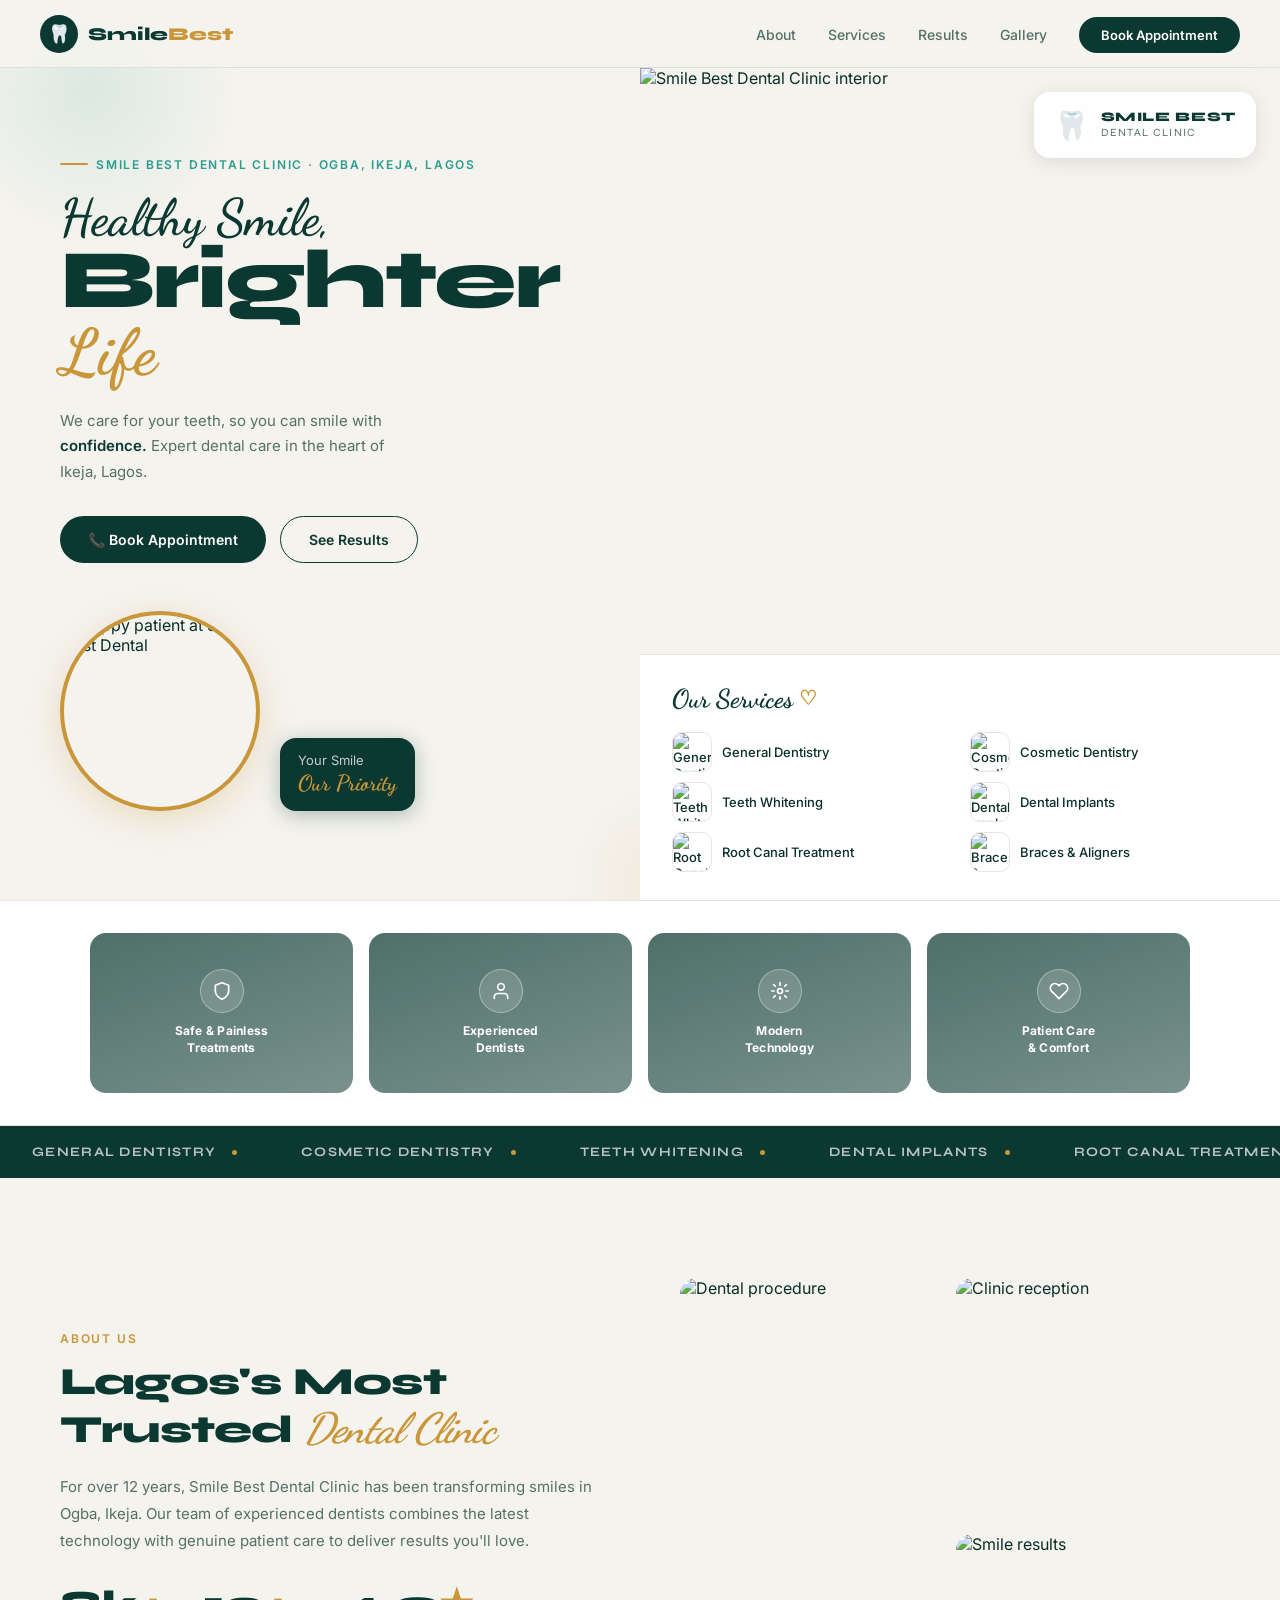
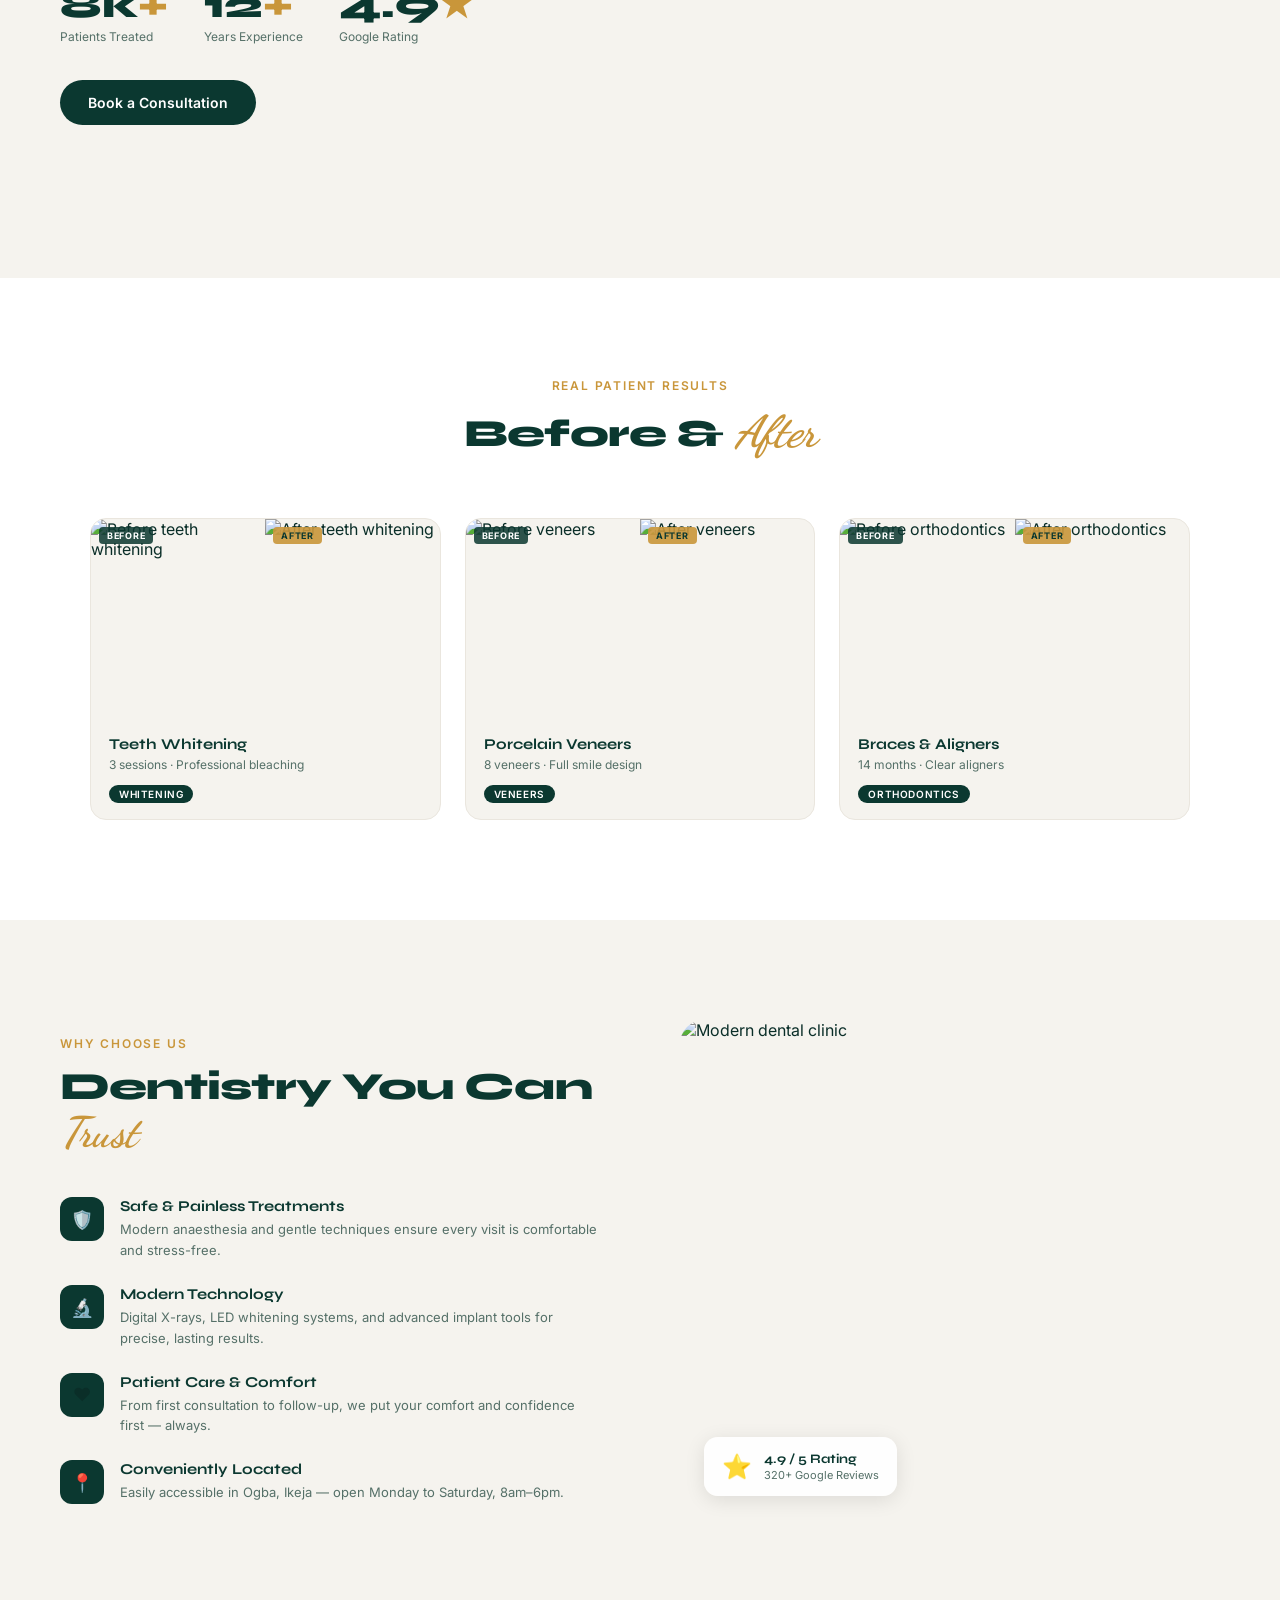
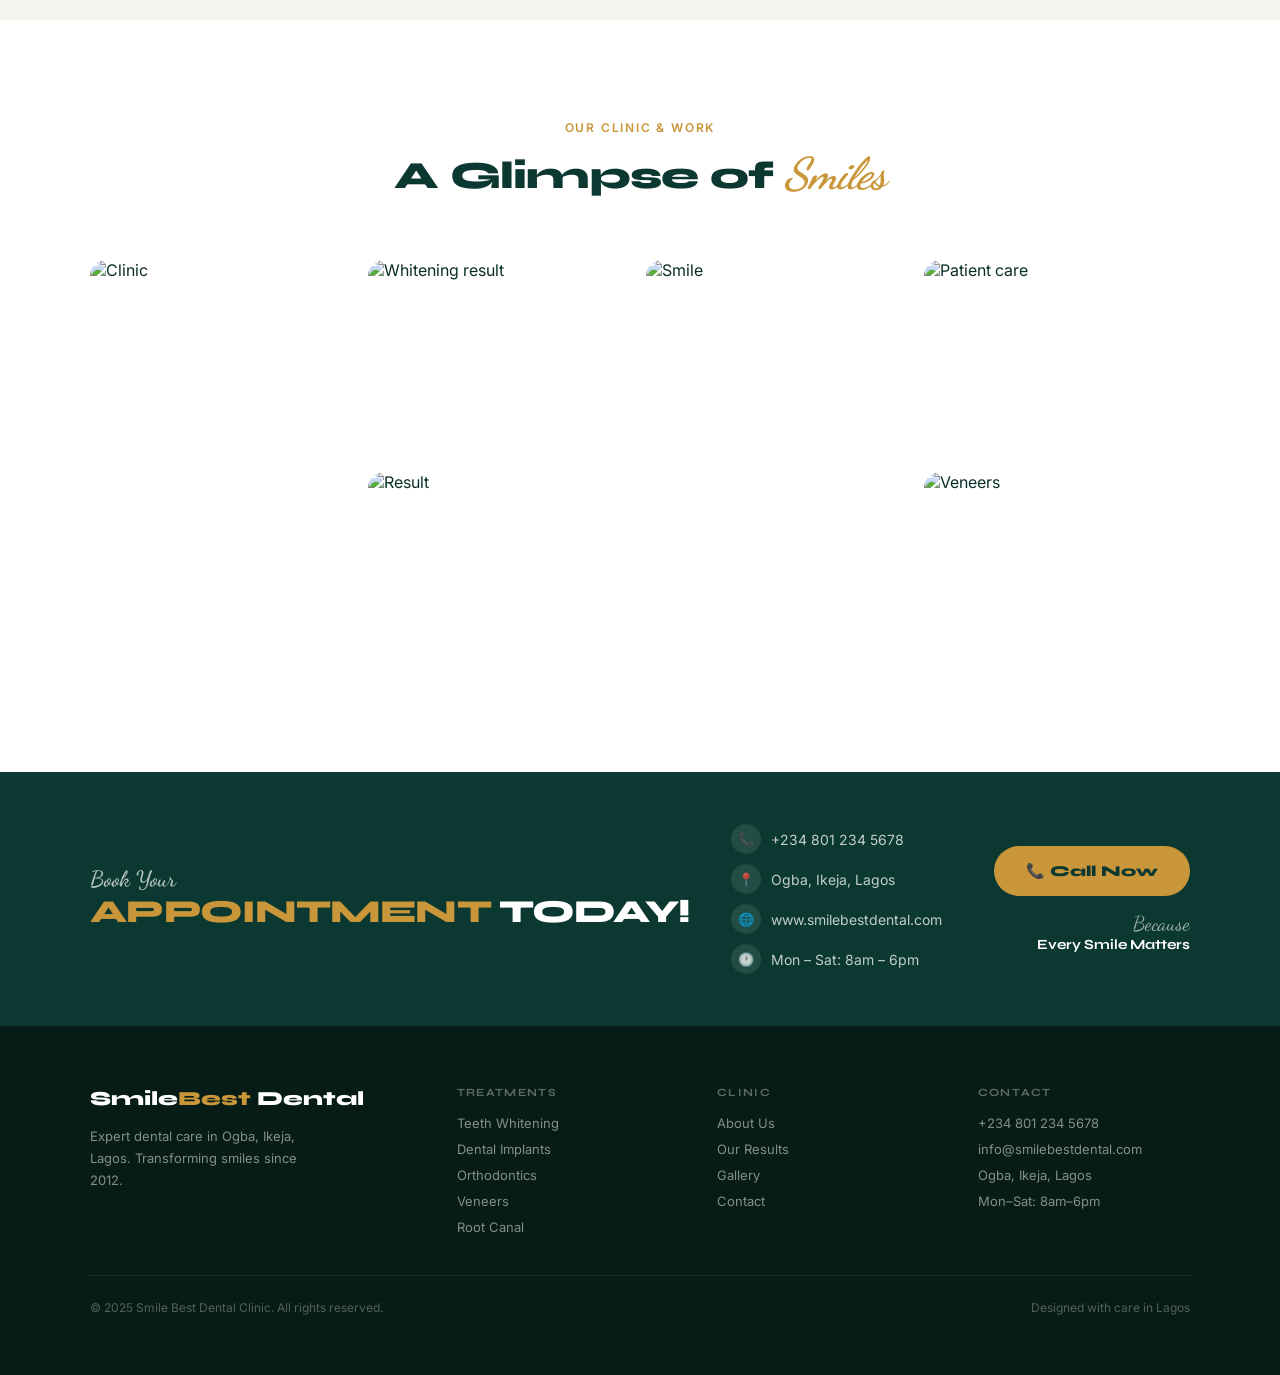
==== commit d92978e2: "Trust strip: video-backed cards using unused clinic footage Co-Authored-By: Claude Sonnet 4.6 <norep" ====
--- a/index.html
+++ b/index.html
@@ -469,42 +469,62 @@
     background: var(--white);
     border-top: 1px solid var(--cream-dark);
     border-bottom: 1px solid var(--cream-dark);
-    padding: 36px 60px;
+    padding: 32px 60px;
   }
   .trust-grid {
     display: grid;
     grid-template-columns: repeat(4,1fr);
-    gap: 0;
-    max-width: 900px;
+    gap: 16px;
+    max-width: 1100px;
     margin: 0 auto;
   }
   .trust-item {
+    position: relative;
+    border-radius: 16px;
+    overflow: hidden;
+    height: 160px;
+  }
+  .trust-item-media {
+    position: absolute;
+    inset: 0;
+    width: 100%;
+    height: 100%;
+    object-fit: cover;
+  }
+  .trust-item-overlay {
+    position: absolute;
+    inset: 0;
+    background: linear-gradient(160deg, rgba(11,56,48,0.72) 0%, rgba(11,56,48,0.55) 100%);
+  }
+  .trust-item-content {
+    position: relative;
+    z-index: 1;
+    height: 100%;
     display: flex;
     flex-direction: column;
     align-items: center;
-    text-align: center;
-    padding: 0 20px;
-    border-right: 1px solid var(--cream-dark);
-  }
-  .trust-item:last-child { border-right: none; }
+    justify-content: center;
+    padding: 16px;
+    gap: 10px;
+  }
   .trust-item-icon {
-    width: 48px;
-    height: 48px;
-    background: var(--cream);
+    width: 44px;
+    height: 44px;
+    background: rgba(255,255,255,0.15);
+    border: 1.5px solid rgba(255,255,255,0.35);
     border-radius: 50%;
     display: flex;
     align-items: center;
     justify-content: center;
-    font-size: 20px;
-    margin-bottom: 10px;
-    border: 1.5px solid var(--cream-dark);
+    backdrop-filter: blur(4px);
   }
   .trust-item-label {
     font-size: 12px;
-    font-weight: 600;
-    color: var(--dark);
+    font-weight: 700;
+    color: var(--white);
     line-height: 1.4;
     text-align: center;
+    letter-spacing: 0.02em;
   }
 
   /* ── ABOUT ── */
@@ -1018,10 +1038,9 @@
     .hero-circle-photo { width: 140px; height: 140px; }
     .hero-services-card { padding: 20px; }
     .services-list { grid-template-columns: 1fr; }
-    .trust-strip { padding: 28px 20px; }
-    .trust-grid { grid-template-columns: repeat(2,1fr); gap: 20px; }
-    .trust-item { border-right: none; border-bottom: 1px solid var(--cream-dark); padding-bottom: 20px; }
-    .trust-item:nth-child(even) { border-right: none; }
+    .trust-strip { padding: 24px 20px; }
+    .trust-grid { grid-template-columns: repeat(2,1fr); gap: 12px; }
+    .trust-item { height: 130px; }
     .about-section, .results-section, .why-section, .gallery-section { padding: 60px 20px; }
     .ba-grid { grid-template-columns: 1fr; }
     .gallery-grid { grid-template-columns: 1fr 1fr; grid-template-rows: repeat(4,160px); }
@@ -1146,20 +1165,44 @@
 <div class="trust-strip">
   <div class="trust-grid">
     <div class="trust-item fade-up">
-      <div class="trust-item-icon"><svg width="22" height="22" viewBox="0 0 24 24" fill="none" stroke="#0F5247" stroke-width="2" stroke-linecap="round" stroke-linejoin="round"><path d="M12 22s8-4 8-10V5l-8-3-8 3v7c0 6 8 10 8 10z"/></svg></div>
-      <div class="trust-item-label">Safe &amp; Painless<br>Treatments</div>
+      <video class="trust-item-media" autoplay muted loop playsinline>
+        <source src="DHI-fadCOIs.mp4" type="video/mp4" />
+      </video>
+      <div class="trust-item-overlay"></div>
+      <div class="trust-item-content">
+        <div class="trust-item-icon"><svg width="20" height="20" viewBox="0 0 24 24" fill="none" stroke="#fff" stroke-width="2" stroke-linecap="round" stroke-linejoin="round"><path d="M12 22s8-4 8-10V5l-8-3-8 3v7c0 6 8 10 8 10z"/></svg></div>
+        <div class="trust-item-label">Safe &amp; Painless<br>Treatments</div>
+      </div>
     </div>
     <div class="trust-item fade-up delay-1">
-      <div class="trust-item-icon"><svg width="22" height="22" viewBox="0 0 24 24" fill="none" stroke="#0F5247" stroke-width="2" stroke-linecap="round" stroke-linejoin="round"><path d="M20 21v-2a4 4 0 0 0-4-4H8a4 4 0 0 0-4 4v2"/><circle cx="12" cy="7" r="4"/><path d="M16 3.13a4 4 0 0 1 0 7.75"/></svg></div>
-      <div class="trust-item-label">Experienced<br>Dentists</div>
+      <video class="trust-item-media" autoplay muted loop playsinline>
+        <source src="DKeZJMLCIBU.mp4" type="video/mp4" />
+      </video>
+      <div class="trust-item-overlay"></div>
+      <div class="trust-item-content">
+        <div class="trust-item-icon"><svg width="20" height="20" viewBox="0 0 24 24" fill="none" stroke="#fff" stroke-width="2" stroke-linecap="round" stroke-linejoin="round"><path d="M20 21v-2a4 4 0 0 0-4-4H8a4 4 0 0 0-4 4v2"/><circle cx="12" cy="7" r="4"/></svg></div>
+        <div class="trust-item-label">Experienced<br>Dentists</div>
+      </div>
     </div>
     <div class="trust-item fade-up delay-2">
-      <div class="trust-item-icon"><svg width="22" height="22" viewBox="0 0 24 24" fill="none" stroke="#0F5247" stroke-width="2" stroke-linecap="round" stroke-linejoin="round"><circle cx="12" cy="12" r="2"/><path d="M12 2v4M12 18v4M4.93 4.93l2.83 2.83M16.24 16.24l2.83 2.83M2 12h4M18 12h4M4.93 19.07l2.83-2.83M16.24 7.76l2.83-2.83"/></svg></div>
-      <div class="trust-item-label">Modern<br>Technology</div>
+      <video class="trust-item-media" autoplay muted loop playsinline>
+        <source src="DJZN2z4i4Sh.mp4" type="video/mp4" />
+      </video>
+      <div class="trust-item-overlay"></div>
+      <div class="trust-item-content">
+        <div class="trust-item-icon"><svg width="20" height="20" viewBox="0 0 24 24" fill="none" stroke="#fff" stroke-width="2" stroke-linecap="round" stroke-linejoin="round"><circle cx="12" cy="12" r="3"/><path d="M12 2v3M12 19v3M4.22 4.22l2.12 2.12M17.66 17.66l2.12 2.12M2 12h3M19 12h3M4.22 19.78l2.12-2.12M17.66 6.34l2.12-2.12"/></svg></div>
+        <div class="trust-item-label">Modern<br>Technology</div>
+      </div>
     </div>
     <div class="trust-item fade-up delay-3">
-      <div class="trust-item-icon"><svg width="22" height="22" viewBox="0 0 24 24" fill="none" stroke="#0F5247" stroke-width="2" stroke-linecap="round" stroke-linejoin="round"><path d="M20.84 4.61a5.5 5.5 0 0 0-7.78 0L12 5.67l-1.06-1.06a5.5 5.5 0 0 0-7.78 7.78l1.06 1.06L12 21.23l7.78-7.78 1.06-1.06a5.5 5.5 0 0 0 0-7.78z"/></svg></div>
-      <div class="trust-item-label">Patient Care<br>&amp; Comfort</div>
+      <video class="trust-item-media" autoplay muted loop playsinline>
+        <source src="DL1xGNaMX3c.mp4" type="video/mp4" />
+      </video>
+      <div class="trust-item-overlay"></div>
+      <div class="trust-item-content">
+        <div class="trust-item-icon"><svg width="20" height="20" viewBox="0 0 24 24" fill="none" stroke="#fff" stroke-width="2" stroke-linecap="round" stroke-linejoin="round"><path d="M20.84 4.61a5.5 5.5 0 0 0-7.78 0L12 5.67l-1.06-1.06a5.5 5.5 0 0 0-7.78 7.78l1.06 1.06L12 21.23l7.78-7.78 1.06-1.06a5.5 5.5 0 0 0 0-7.78z"/></svg></div>
+        <div class="trust-item-label">Patient Care<br>&amp; Comfort</div>
+      </div>
     </div>
   </div>
 </div>
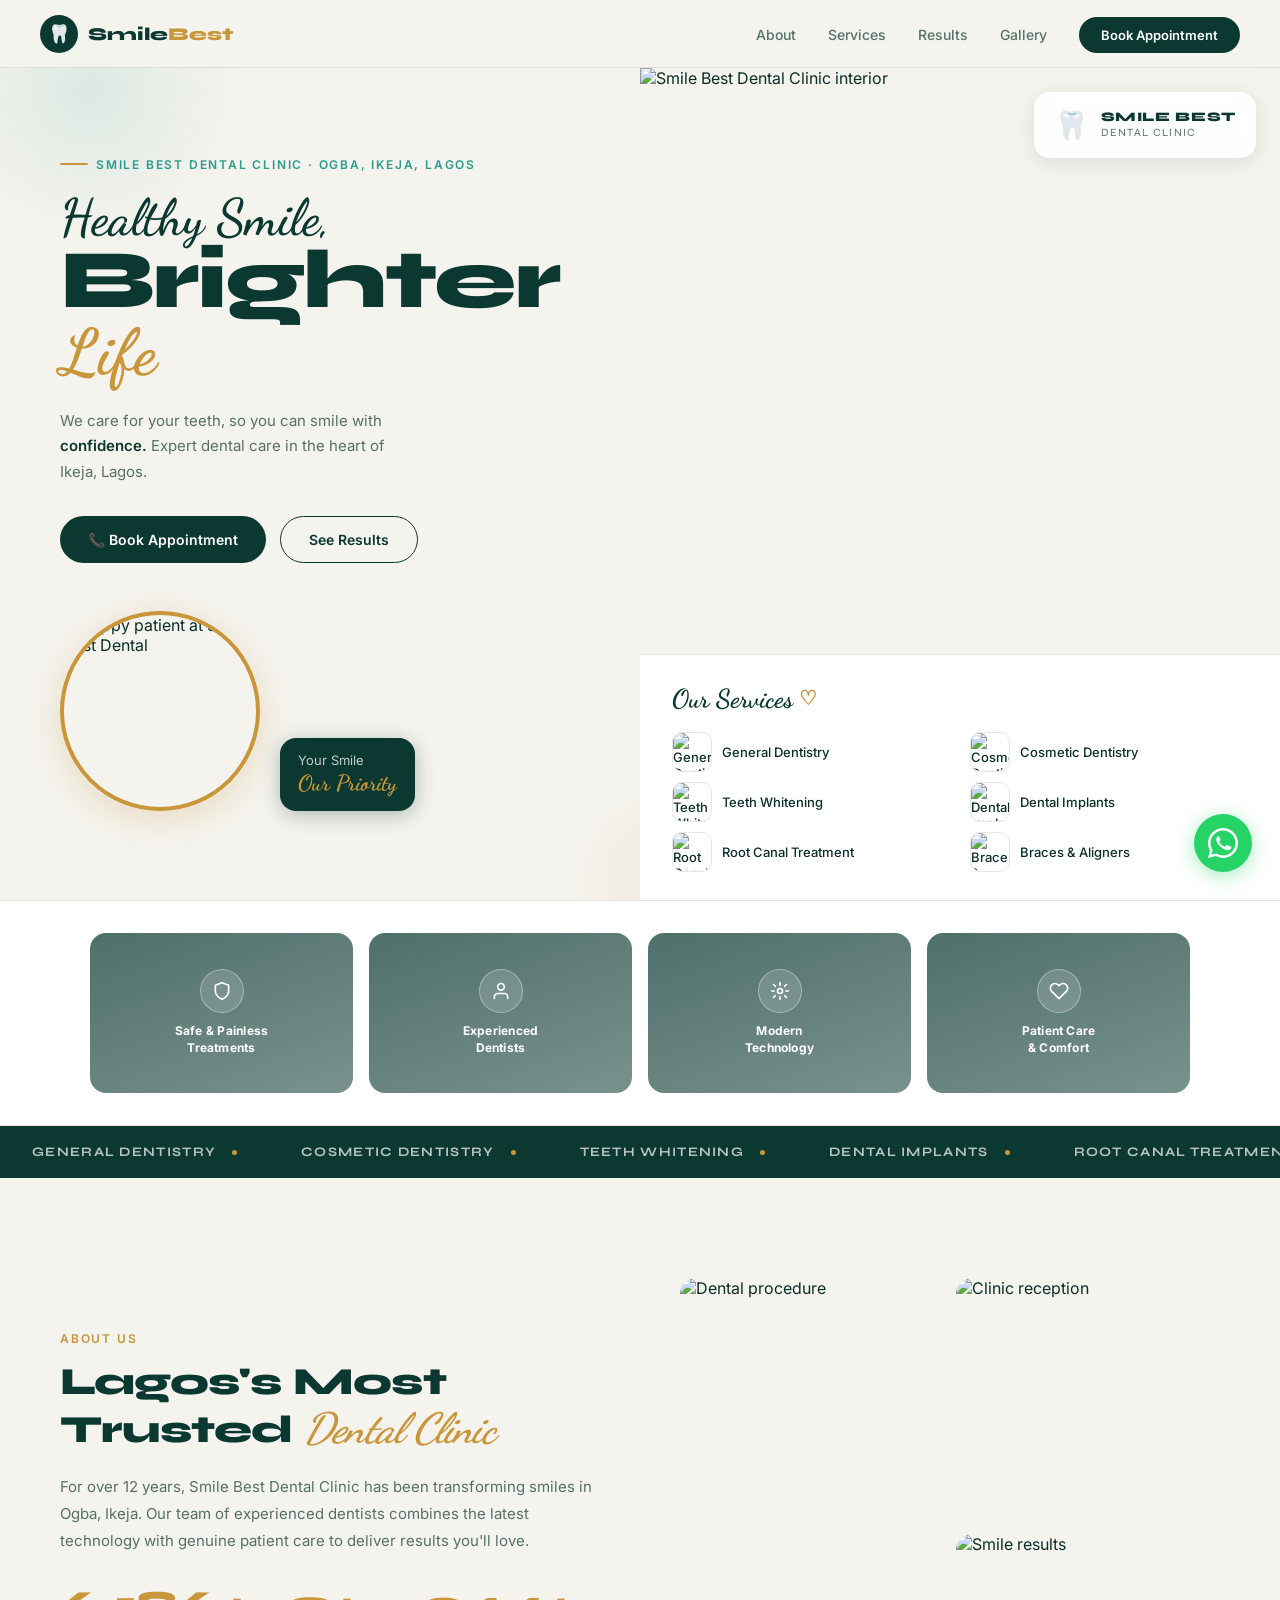
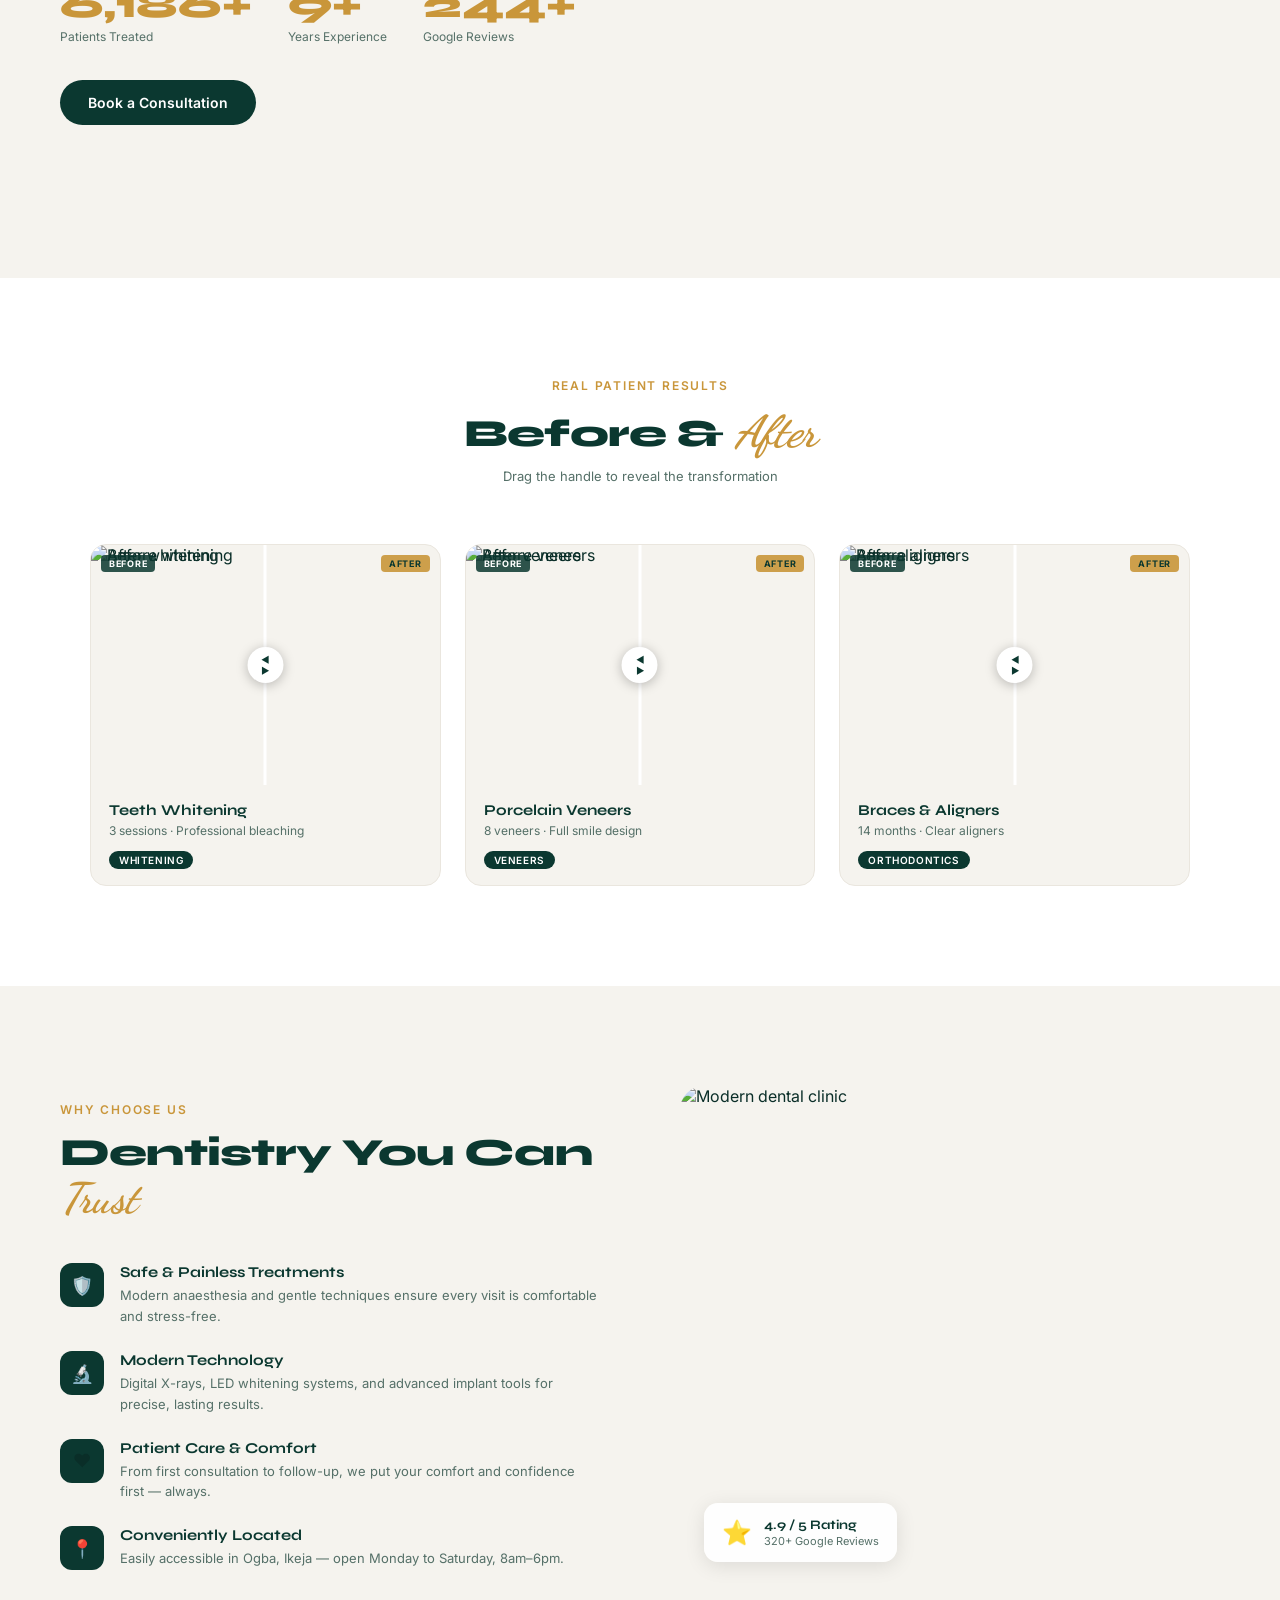
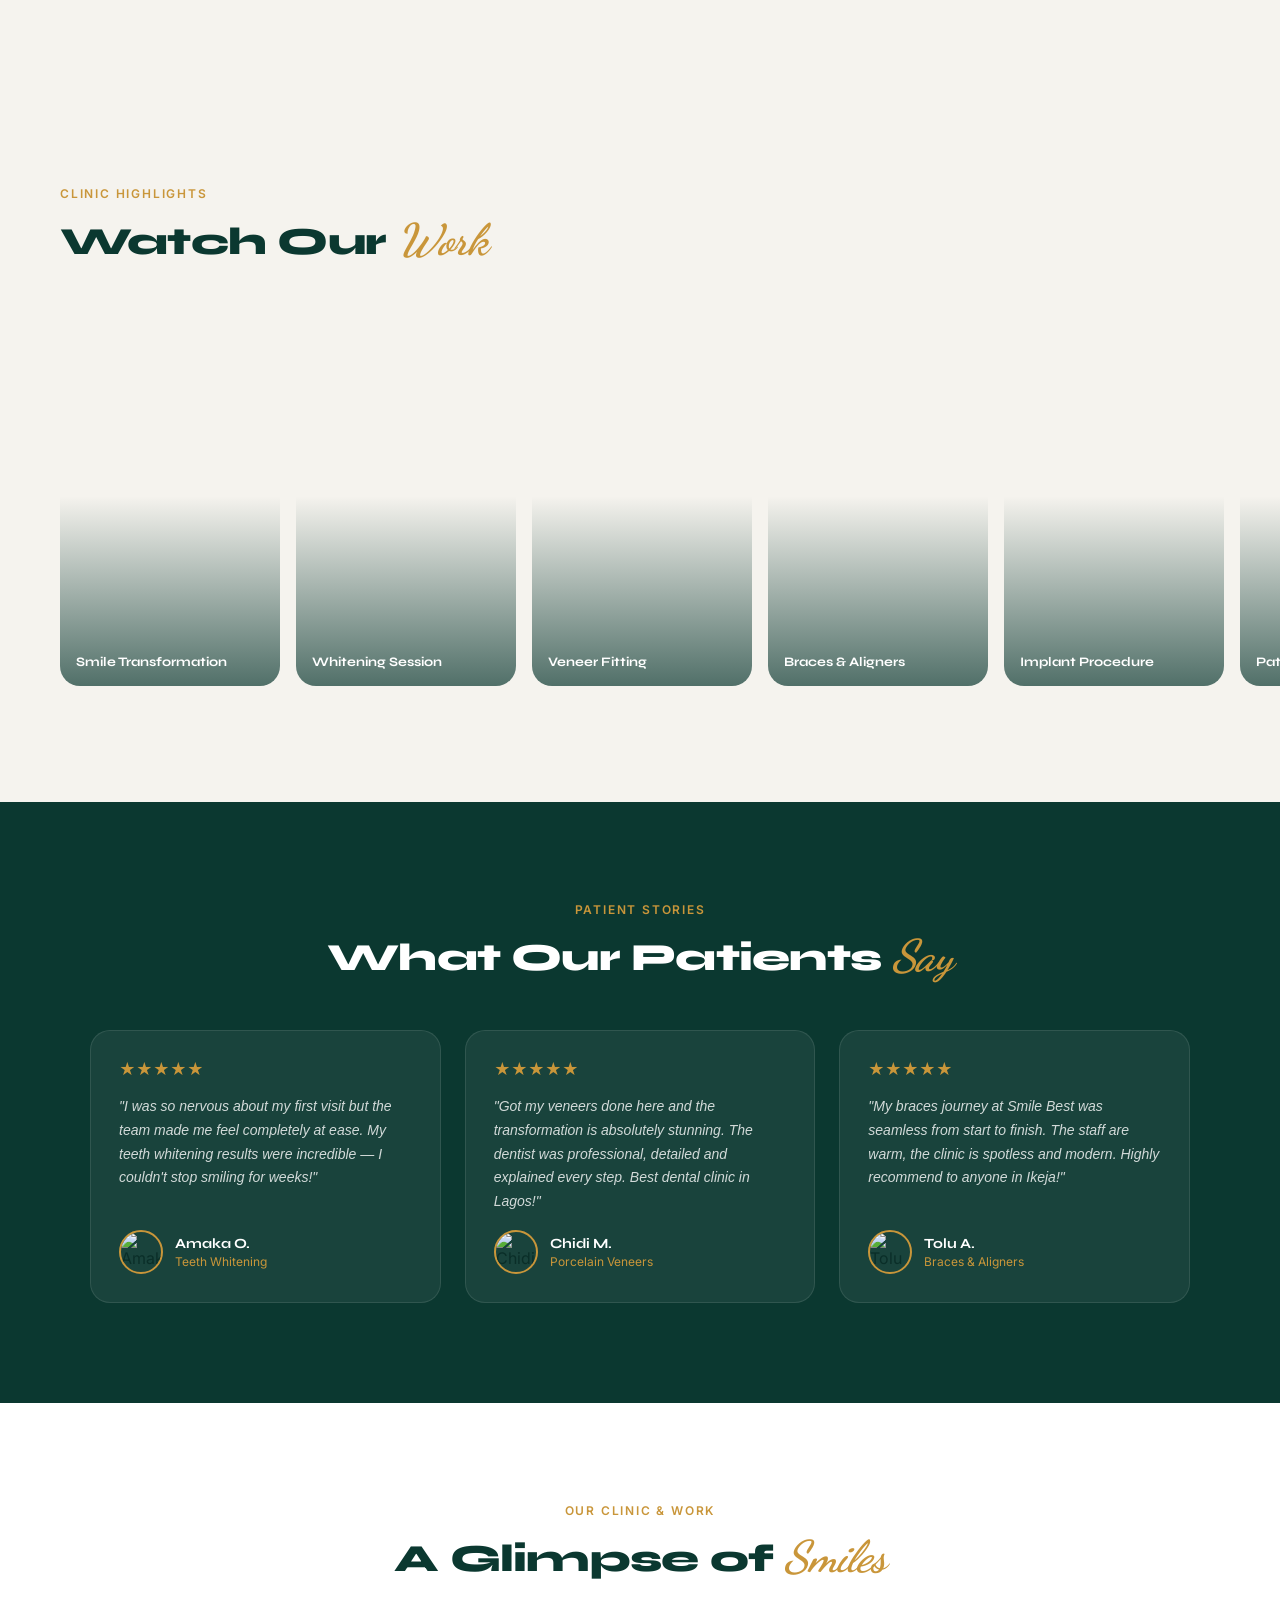
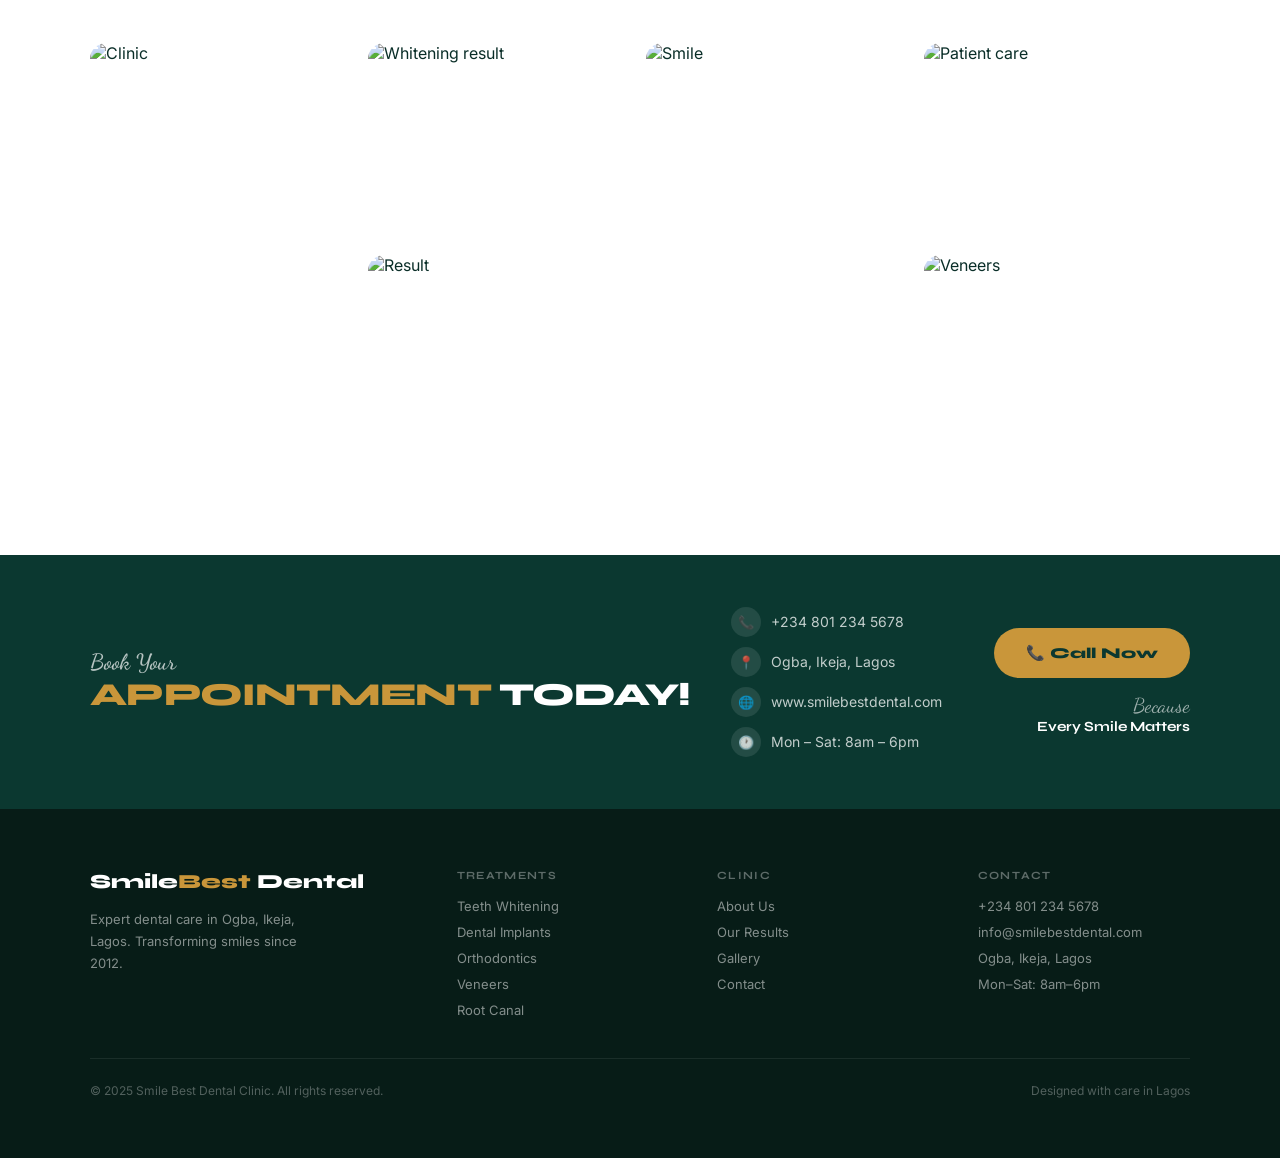
==== commit b13e8e42: "Add 6 premium features: drag slider, video reel, testimonials, WhatsApp, booking modal, count animat" ====
--- a/index.html
+++ b/index.html
@@ -1017,6 +1017,375 @@
   .delay-2 { transition-delay: .2s; }
   .delay-3 { transition-delay: .3s; }
 
+  /* ── DRAG SLIDER (Before/After) ── */
+  .ba-slider-section {
+    padding: 100px 60px;
+    background: var(--white);
+  }
+  .ba-sliders-grid {
+    display: grid;
+    grid-template-columns: repeat(3, 1fr);
+    gap: 24px;
+    max-width: 1100px;
+    margin: 0 auto;
+  }
+  .ba-slider-card {
+    border-radius: var(--r);
+    overflow: hidden;
+    border: 1px solid var(--cream-dark);
+    background: var(--cream);
+  }
+  .ba-slider-wrap {
+    position: relative;
+    height: 240px;
+    overflow: hidden;
+    cursor: col-resize;
+    user-select: none;
+  }
+  .ba-slider-after,
+  .ba-slider-before {
+    position: absolute;
+    inset: 0;
+    width: 100%;
+    height: 100%;
+  }
+  .ba-slider-after img,
+  .ba-slider-before img {
+    width: 100%;
+    height: 100%;
+    object-fit: cover;
+    pointer-events: none;
+    max-width: none;
+  }
+  .ba-slider-before {
+    clip-path: inset(0 50% 0 0);
+  }
+  .ba-slider-handle {
+    position: absolute;
+    top: 0; bottom: 0;
+    left: 50%;
+    width: 3px;
+    background: var(--white);
+    transform: translateX(-50%);
+    z-index: 10;
+    pointer-events: none;
+  }
+  .ba-slider-handle::before {
+    content: '';
+    position: absolute;
+    top: 50%; left: 50%;
+    transform: translate(-50%, -50%);
+    width: 36px; height: 36px;
+    background: var(--white);
+    border-radius: 50%;
+    box-shadow: 0 2px 12px rgba(0,0,0,0.25);
+  }
+  .ba-slider-handle::after {
+    content: '◀ ▶';
+    position: absolute;
+    top: 50%; left: 50%;
+    transform: translate(-50%, -50%);
+    font-size: 9px;
+    color: var(--dark);
+    letter-spacing: -1px;
+    font-weight: 700;
+    pointer-events: none;
+  }
+  .ba-label {
+    position: absolute;
+    top: 10px;
+    font-size: 9px;
+    font-weight: 700;
+    letter-spacing: 0.08em;
+    text-transform: uppercase;
+    padding: 3px 8px;
+    border-radius: 4px;
+    z-index: 5;
+    pointer-events: none;
+  }
+  .ba-label-before {
+    left: 10px;
+    background: rgba(11,56,48,0.85);
+    color: #fff;
+  }
+  .ba-label-after {
+    right: 10px;
+    background: rgba(201,150,58,0.9);
+    color: var(--dark);
+  }
+  .ba-slider-info {
+    padding: 16px 18px;
+  }
+
+  /* ── VIDEO REEL ── */
+  .reel-section {
+    padding: 100px 0 100px 60px;
+    background: var(--cream);
+    overflow: hidden;
+  }
+  .reel-header {
+    padding-right: 60px;
+    margin-bottom: 40px;
+  }
+  .reel-scroll {
+    display: flex;
+    gap: 16px;
+    overflow-x: auto;
+    scroll-snap-type: x mandatory;
+    -webkit-overflow-scrolling: touch;
+    padding-bottom: 16px;
+    scrollbar-width: none;
+  }
+  .reel-scroll::-webkit-scrollbar { display: none; }
+  .reel-item {
+    flex-shrink: 0;
+    width: 220px;
+    height: 380px;
+    border-radius: 20px;
+    overflow: hidden;
+    scroll-snap-align: start;
+    position: relative;
+    cursor: pointer;
+  }
+  .reel-item video {
+    width: 100%;
+    height: 100%;
+    object-fit: cover;
+    transition: transform .4s;
+  }
+  .reel-item:hover video { transform: scale(1.04); }
+  .reel-item-overlay {
+    position: absolute;
+    inset: 0;
+    background: linear-gradient(to top, rgba(11,56,48,0.7) 0%, transparent 50%);
+    pointer-events: none;
+  }
+  .reel-item-label {
+    position: absolute;
+    bottom: 16px; left: 16px;
+    color: #fff;
+    font-family: 'Syne', sans-serif;
+    font-weight: 700;
+    font-size: 13px;
+    pointer-events: none;
+  }
+
+  /* ── TESTIMONIALS ── */
+  .testimonials-section {
+    padding: 100px 60px;
+    background: var(--dark);
+  }
+  .testimonials-section .section-label { color: var(--gold); }
+  .testimonials-section .section-title { color: var(--white); }
+  .testimonials-section .section-title em { color: var(--gold); }
+  .testimonials-grid {
+    display: grid;
+    grid-template-columns: repeat(3, 1fr);
+    gap: 24px;
+    max-width: 1100px;
+    margin: 0 auto;
+  }
+  .testimonial-card {
+    background: rgba(255,255,255,0.06);
+    border: 1px solid rgba(255,255,255,0.1);
+    border-radius: 20px;
+    padding: 28px;
+    display: flex;
+    flex-direction: column;
+    gap: 16px;
+    transition: background .3s;
+  }
+  .testimonial-card:hover { background: rgba(255,255,255,0.1); }
+  .testimonial-stars {
+    display: flex;
+    gap: 3px;
+    color: var(--gold);
+    font-size: 16px;
+  }
+  .testimonial-text {
+    font-size: 14px;
+    color: rgba(255,255,255,0.8);
+    line-height: 1.7;
+    flex: 1;
+    font-style: italic;
+  }
+  .testimonial-author {
+    display: flex;
+    align-items: center;
+    gap: 12px;
+  }
+  .testimonial-avatar {
+    width: 44px; height: 44px;
+    border-radius: 50%;
+    overflow: hidden;
+    border: 2px solid var(--gold);
+    flex-shrink: 0;
+  }
+  .testimonial-avatar img {
+    width: 100%; height: 100%;
+    object-fit: cover;
+    max-width: none;
+  }
+  .testimonial-name {
+    font-family: 'Syne', sans-serif;
+    font-weight: 700;
+    font-size: 14px;
+    color: var(--white);
+  }
+  .testimonial-treatment {
+    font-size: 12px;
+    color: var(--gold);
+    margin-top: 2px;
+  }
+
+  /* ── WHATSAPP FLOAT ── */
+  .whatsapp-float {
+    position: fixed;
+    bottom: 28px; right: 28px;
+    z-index: 999;
+    display: flex;
+    flex-direction: column;
+    align-items: flex-end;
+    gap: 10px;
+  }
+  .whatsapp-bubble {
+    width: 58px; height: 58px;
+    background: #25D366;
+    border-radius: 50%;
+    display: flex;
+    align-items: center;
+    justify-content: center;
+    box-shadow: 0 4px 20px rgba(37,211,102,0.4);
+    cursor: pointer;
+    transition: transform .2s, box-shadow .2s;
+    text-decoration: none;
+  }
+  .whatsapp-bubble:hover { transform: scale(1.1); box-shadow: 0 6px 28px rgba(37,211,102,0.55); }
+  .whatsapp-bubble svg { width: 30px; height: 30px; fill: #fff; }
+  .whatsapp-tooltip {
+    background: var(--dark);
+    color: var(--white);
+    font-size: 12px;
+    font-weight: 600;
+    padding: 7px 14px;
+    border-radius: 20px;
+    white-space: nowrap;
+    box-shadow: 0 2px 12px rgba(0,0,0,0.2);
+    animation: wa-pop .3s ease;
+    display: none;
+  }
+  .whatsapp-float:hover .whatsapp-tooltip { display: block; }
+  @keyframes wa-pop { from { opacity:0; transform:translateY(6px); } to { opacity:1; transform:translateY(0); } }
+
+  /* ── BOOKING MODAL ── */
+  .modal-overlay {
+    position: fixed;
+    inset: 0;
+    background: rgba(7,28,23,0.75);
+    backdrop-filter: blur(6px);
+    z-index: 500;
+    display: flex;
+    align-items: center;
+    justify-content: center;
+    padding: 20px;
+    opacity: 0;
+    pointer-events: none;
+    transition: opacity .3s;
+  }
+  .modal-overlay.open { opacity: 1; pointer-events: all; }
+  .modal-box {
+    background: var(--white);
+    border-radius: 24px;
+    padding: 48px;
+    width: 100%;
+    max-width: 520px;
+    position: relative;
+    transform: translateY(20px);
+    transition: transform .3s;
+  }
+  .modal-overlay.open .modal-box { transform: translateY(0); }
+  .modal-close {
+    position: absolute;
+    top: 20px; right: 20px;
+    background: var(--cream);
+    border: none;
+    width: 36px; height: 36px;
+    border-radius: 50%;
+    font-size: 18px;
+    cursor: pointer;
+    display: flex;
+    align-items: center;
+    justify-content: center;
+    color: var(--dark);
+    transition: background .2s;
+  }
+  .modal-close:hover { background: var(--cream-dark); }
+  .modal-title {
+    font-family: 'Syne', sans-serif;
+    font-weight: 800;
+    font-size: 1.6rem;
+    color: var(--dark);
+    margin-bottom: 6px;
+  }
+  .modal-sub {
+    font-size: 14px;
+    color: var(--text-muted);
+    margin-bottom: 28px;
+  }
+  .modal-form {
+    display: flex;
+    flex-direction: column;
+    gap: 14px;
+  }
+  .form-row { display: grid; grid-template-columns: 1fr 1fr; gap: 14px; }
+  .form-field {
+    display: flex;
+    flex-direction: column;
+    gap: 6px;
+  }
+  .form-field label {
+    font-size: 12px;
+    font-weight: 600;
+    color: var(--text-muted);
+    text-transform: uppercase;
+    letter-spacing: 0.06em;
+  }
+  .form-field input,
+  .form-field select {
+    border: 1.5px solid var(--cream-dark);
+    border-radius: 10px;
+    padding: 12px 14px;
+    font-family: 'Inter', sans-serif;
+    font-size: 14px;
+    color: var(--text);
+    background: var(--cream);
+    outline: none;
+    transition: border-color .2s;
+    appearance: none;
+  }
+  .form-field input:focus,
+  .form-field select:focus { border-color: var(--teal); background: var(--white); }
+  .form-submit {
+    background: var(--dark);
+    color: var(--white);
+    border: none;
+    border-radius: 40px;
+    padding: 15px;
+    font-family: 'Syne', sans-serif;
+    font-weight: 700;
+    font-size: 15px;
+    cursor: pointer;
+    margin-top: 6px;
+    transition: background .2s, transform .2s;
+  }
+  .form-submit:hover { background: var(--teal); transform: translateY(-1px); }
+  .form-note {
+    text-align: center;
+    font-size: 12px;
+    color: var(--text-muted);
+    margin-top: 4px;
+  }
+
   /* ── RESPONSIVE ── */
   @media (max-width: 1024px) {
     .hero { grid-template-columns: 1fr; min-height: auto; }
@@ -1024,7 +1393,8 @@
     .hero-right { height: 460px; grid-template-rows: 1fr auto; }
     .about-grid, .why-grid { grid-template-columns: 1fr; gap: 48px; }
     .about-photos { height: 360px; }
-    .ba-grid { grid-template-columns: 1fr 1fr; }
+    .ba-sliders-grid { grid-template-columns: 1fr 1fr; }
+    .testimonials-grid { grid-template-columns: 1fr 1fr; }
     .gallery-grid { grid-template-columns: repeat(3,1fr); }
     .footer-inner { grid-template-columns: 1fr 1fr; gap: 36px; }
     .cta-bar-inner { grid-template-columns: 1fr; gap: 28px; }
@@ -1041,14 +1411,20 @@
     .trust-strip { padding: 24px 20px; }
     .trust-grid { grid-template-columns: repeat(2,1fr); gap: 12px; }
     .trust-item { height: 130px; }
-    .about-section, .results-section, .why-section, .gallery-section { padding: 60px 20px; }
-    .ba-grid { grid-template-columns: 1fr; }
+    .about-section, .why-section, .gallery-section { padding: 60px 20px; }
+    .ba-slider-section, .testimonials-section, .reel-section { padding: 60px 20px; }
+    .reel-section { padding: 60px 0 60px 20px; }
+    .ba-sliders-grid { grid-template-columns: 1fr; }
+    .testimonials-grid { grid-template-columns: 1fr; }
     .gallery-grid { grid-template-columns: 1fr 1fr; grid-template-rows: repeat(4,160px); }
     .gallery-item.wide { grid-column: span 1; }
     .cta-bar { padding: 40px 20px; }
     .footer { padding: 48px 20px; }
     .footer-inner { grid-template-columns: 1fr; gap: 28px; }
     .footer-bottom { flex-direction: column; gap: 8px; text-align: center; }
+    .modal-box { padding: 32px 24px; }
+    .form-row { grid-template-columns: 1fr; }
+    .whatsapp-float { bottom: 20px; right: 20px; }
   }
 </style>
 </head>
@@ -1065,7 +1441,7 @@
     <li><a href="#services">Services</a></li>
     <li><a href="#results">Results</a></li>
     <li><a href="#gallery">Gallery</a></li>
-    <li><a href="#contact" class="nav-cta">Book Appointment</a></li>
+    <li><a href="#" class="nav-cta" onclick="openModal(event)">Book Appointment</a></li>
   </ul>
   <button class="nav-burger" onclick="document.querySelector('.mobile-menu').classList.add('open')" aria-label="Menu">
     <span></span><span></span><span></span>
@@ -1078,7 +1454,7 @@
   <a href="#services" onclick="document.querySelector('.mobile-menu').classList.remove('open')">Services</a>
   <a href="#results" onclick="document.querySelector('.mobile-menu').classList.remove('open')">Results</a>
   <a href="#gallery" onclick="document.querySelector('.mobile-menu').classList.remove('open')">Gallery</a>
-  <a href="#contact" onclick="document.querySelector('.mobile-menu').classList.remove('open')">Book Appointment</a>
+  <a href="#" onclick="document.querySelector('.mobile-menu').classList.remove('open'); openModal(event)">Book Appointment</a>
 </div>
 
 <!-- HERO -->
@@ -1100,7 +1476,7 @@
     </p>
 
     <div class="hero-btns">
-      <a href="#contact" class="btn-primary">📞 Book Appointment</a>
+      <a href="#" class="btn-primary" onclick="openModal(event)">📞 Book Appointment</a>
       <a href="#results" class="btn-secondary">See Results</a>
     </div>
 
@@ -1241,19 +1617,19 @@
       </p>
       <div class="about-stats fade-up">
         <div>
-          <div class="about-stat-n">8k<span>+</span></div>
+          <div class="about-stat-n"><span data-target="8000">0</span><span>+</span></div>
           <div class="about-stat-l">Patients Treated</div>
         </div>
         <div>
-          <div class="about-stat-n">12<span>+</span></div>
+          <div class="about-stat-n"><span data-target="12">0</span><span>+</span></div>
           <div class="about-stat-l">Years Experience</div>
         </div>
         <div>
-          <div class="about-stat-n">4.9<span>★</span></div>
-          <div class="about-stat-l">Google Rating</div>
+          <div class="about-stat-n"><span data-target="320">0</span><span>+</span></div>
+          <div class="about-stat-l">Google Reviews</div>
         </div>
       </div>
-      <a href="#contact" class="btn-primary fade-up" style="display:inline-flex;">Book a Consultation</a>
+      <a href="#" class="btn-primary fade-up" style="display:inline-flex;" onclick="openModal(event)">Book a Consultation</a>
     </div>
     <div class="about-photos fade-up delay-2">
       <div class="about-photo ap-1"><img src="DPkJQpwkSpM-01.jpg" alt="Dental procedure" /></div>
@@ -1263,58 +1639,60 @@
   </div>
 </section>
 
-<!-- BEFORE / AFTER -->
-<section class="results-section" id="results">
+<!-- BEFORE / AFTER DRAG SLIDERS -->
+<section class="ba-slider-section" id="results">
   <div class="section-header">
     <div class="section-label fade-up">Real Patient Results</div>
     <h2 class="section-title fade-up">Before &amp; <em>After</em></h2>
+    <p style="font-size:13px;color:var(--text-muted);margin-top:10px;" class="fade-up">Drag the handle to reveal the transformation</p>
   </div>
-  <div class="ba-grid">
-    <div class="ba-card fade-up">
-      <div class="ba-photos">
-        <div class="ba-img-wrap" data-label="Before">
-          <img src="DGwxJEJIN9Y-02.jpg" alt="Before teeth whitening" />
-        </div>
-        <div class="ba-img-wrap after-img" data-label="After">
-          <img src="DGwxJEJIN9Y-01.jpg" alt="After teeth whitening" />
-        </div>
-      </div>
-      <div class="ba-info">
+  <div class="ba-sliders-grid">
+
+    <div class="ba-slider-card fade-up">
+      <div class="ba-slider-wrap" data-slider>
+        <div class="ba-slider-after"><img src="DGwxJEJIN9Y-01.jpg" alt="After whitening" /></div>
+        <div class="ba-slider-before"><img src="DGwxJEJIN9Y-02.jpg" alt="Before whitening" /></div>
+        <div class="ba-slider-handle"></div>
+        <span class="ba-label ba-label-before">Before</span>
+        <span class="ba-label ba-label-after">After</span>
+      </div>
+      <div class="ba-slider-info">
         <div class="ba-treatment">Teeth Whitening</div>
         <div class="ba-desc">3 sessions · Professional bleaching</div>
         <span class="ba-tag">Whitening</span>
       </div>
     </div>
-    <div class="ba-card fade-up delay-1">
-      <div class="ba-photos">
-        <div class="ba-img-wrap" data-label="Before">
-          <img src="DPkJQpwkSpM-03.jpg" alt="Before veneers" />
-        </div>
-        <div class="ba-img-wrap after-img" data-label="After">
-          <img src="DPkJQpwkSpM-04.jpg" alt="After veneers" />
-        </div>
-      </div>
-      <div class="ba-info">
+
+    <div class="ba-slider-card fade-up delay-1">
+      <div class="ba-slider-wrap" data-slider>
+        <div class="ba-slider-after"><img src="DPkJQpwkSpM-04.jpg" alt="After veneers" /></div>
+        <div class="ba-slider-before"><img src="DPkJQpwkSpM-03.jpg" alt="Before veneers" /></div>
+        <div class="ba-slider-handle"></div>
+        <span class="ba-label ba-label-before">Before</span>
+        <span class="ba-label ba-label-after">After</span>
+      </div>
+      <div class="ba-slider-info">
         <div class="ba-treatment">Porcelain Veneers</div>
         <div class="ba-desc">8 veneers · Full smile design</div>
         <span class="ba-tag">Veneers</span>
       </div>
     </div>
-    <div class="ba-card fade-up delay-2">
-      <div class="ba-photos">
-        <div class="ba-img-wrap" data-label="Before">
-          <img src="DPkJQpwkSpM-02.jpg" alt="Before orthodontics" />
-        </div>
-        <div class="ba-img-wrap after-img" data-label="After">
-          <img src="DPkJQpwkSpM-01.jpg" alt="After orthodontics" />
-        </div>
-      </div>
-      <div class="ba-info">
+
+    <div class="ba-slider-card fade-up delay-2">
+      <div class="ba-slider-wrap" data-slider>
+        <div class="ba-slider-after"><img src="DPkJQpwkSpM-01.jpg" alt="After aligners" /></div>
+        <div class="ba-slider-before"><img src="DPkJQpwkSpM-02.jpg" alt="Before aligners" /></div>
+        <div class="ba-slider-handle"></div>
+        <span class="ba-label ba-label-before">Before</span>
+        <span class="ba-label ba-label-after">After</span>
+      </div>
+      <div class="ba-slider-info">
         <div class="ba-treatment">Braces &amp; Aligners</div>
         <div class="ba-desc">14 months · Clear aligners</div>
         <span class="ba-tag">Orthodontics</span>
       </div>
     </div>
+
   </div>
 </section>
 
@@ -1370,6 +1748,67 @@
   </div>
 </section>
 
+<!-- VIDEO REEL -->
+<section class="reel-section">
+  <div class="reel-header">
+    <div class="section-label fade-up">Clinic Highlights</div>
+    <h2 class="section-title fade-up">Watch Our <em>Work</em></h2>
+  </div>
+  <div class="reel-scroll">
+    <div class="reel-item"><video autoplay muted loop playsinline><source src="C9R3gY-uyQz.mp4" type="video/mp4"/></video><div class="reel-item-overlay"></div><div class="reel-item-label">Smile Transformation</div></div>
+    <div class="reel-item"><video autoplay muted loop playsinline><source src="DMN3nVQClIb.mp4" type="video/mp4"/></video><div class="reel-item-overlay"></div><div class="reel-item-label">Whitening Session</div></div>
+    <div class="reel-item"><video autoplay muted loop playsinline><source src="DMcdpxwsS-g.mp4" type="video/mp4"/></video><div class="reel-item-overlay"></div><div class="reel-item-label">Veneer Fitting</div></div>
+    <div class="reel-item"><video autoplay muted loop playsinline><source src="DMh3YiKixKO.mp4" type="video/mp4"/></video><div class="reel-item-overlay"></div><div class="reel-item-label">Braces &amp; Aligners</div></div>
+    <div class="reel-item"><video autoplay muted loop playsinline><source src="DNavT-Os-U4.mp4" type="video/mp4"/></video><div class="reel-item-overlay"></div><div class="reel-item-label">Implant Procedure</div></div>
+    <div class="reel-item"><video autoplay muted loop playsinline><source src="DNlfQqUMrid.mp4" type="video/mp4"/></video><div class="reel-item-overlay"></div><div class="reel-item-label">Patient Care</div></div>
+    <div class="reel-item"><video autoplay muted loop playsinline><source src="DOUgejGiF09.mp4" type="video/mp4"/></video><div class="reel-item-overlay"></div><div class="reel-item-label">Cosmetic Dentistry</div></div>
+    <div class="reel-item"><video autoplay muted loop playsinline><source src="DQv5F7PjIZa.mp4" type="video/mp4"/></video><div class="reel-item-overlay"></div><div class="reel-item-label">Root Canal</div></div>
+  </div>
+</section>
+
+<!-- TESTIMONIALS -->
+<section class="testimonials-section">
+  <div class="section-header" style="margin-bottom:48px;">
+    <div class="section-label fade-up">Patient Stories</div>
+    <h2 class="section-title fade-up">What Our Patients <em>Say</em></h2>
+  </div>
+  <div class="testimonials-grid">
+    <div class="testimonial-card fade-up">
+      <div class="testimonial-stars">★★★★★</div>
+      <div class="testimonial-text">"I was so nervous about my first visit but the team made me feel completely at ease. My teeth whitening results were incredible — I couldn't stop smiling for weeks!"</div>
+      <div class="testimonial-author">
+        <div class="testimonial-avatar"><img src="unnamed.jpg" alt="Amaka O." /></div>
+        <div>
+          <div class="testimonial-name">Amaka O.</div>
+          <div class="testimonial-treatment">Teeth Whitening</div>
+        </div>
+      </div>
+    </div>
+    <div class="testimonial-card fade-up delay-1">
+      <div class="testimonial-stars">★★★★★</div>
+      <div class="testimonial-text">"Got my veneers done here and the transformation is absolutely stunning. The dentist was professional, detailed and explained every step. Best dental clinic in Lagos!"</div>
+      <div class="testimonial-author">
+        <div class="testimonial-avatar"><img src="DPkJQpwkSpM-01.jpg" alt="Chidi M." /></div>
+        <div>
+          <div class="testimonial-name">Chidi M.</div>
+          <div class="testimonial-treatment">Porcelain Veneers</div>
+        </div>
+      </div>
+    </div>
+    <div class="testimonial-card fade-up delay-2">
+      <div class="testimonial-stars">★★★★★</div>
+      <div class="testimonial-text">"My braces journey at Smile Best was seamless from start to finish. The staff are warm, the clinic is spotless and modern. Highly recommend to anyone in Ikeja!"</div>
+      <div class="testimonial-author">
+        <div class="testimonial-avatar"><img src="DGwxJEJIN9Y-01.jpg" alt="Tolu A." /></div>
+        <div>
+          <div class="testimonial-name">Tolu A.</div>
+          <div class="testimonial-treatment">Braces &amp; Aligners</div>
+        </div>
+      </div>
+    </div>
+  </div>
+</section>
+
 <!-- GALLERY -->
 <section class="gallery-section" id="gallery">
   <div class="section-header">
@@ -1463,12 +1902,126 @@
   </div>
 </footer>
 
+<!-- WHATSAPP FLOAT -->
+<div class="whatsapp-float">
+  <span class="whatsapp-tooltip">Chat on WhatsApp</span>
+  <a class="whatsapp-bubble" href="https://wa.me/2348012345678?text=Hello%20Smile%20Best%20Dental%2C%20I%20would%20like%20to%20book%20an%20appointment." target="_blank" rel="noopener" aria-label="Chat on WhatsApp">
+    <svg viewBox="0 0 32 32" xmlns="http://www.w3.org/2000/svg"><path d="M16 0C7.163 0 0 7.163 0 16c0 2.822.737 5.469 2.027 7.774L0 32l8.473-2.001A15.938 15.938 0 0 0 16 32c8.837 0 16-7.163 16-16S24.837 0 16 0zm0 29.333a13.27 13.27 0 0 1-6.771-1.852l-.485-.29-5.029 1.187 1.213-4.906-.317-.503A13.272 13.272 0 0 1 2.667 16C2.667 8.636 8.636 2.667 16 2.667S29.333 8.636 29.333 16 23.364 29.333 16 29.333zm7.261-9.961c-.398-.199-2.354-1.162-2.719-1.295-.365-.133-.631-.199-.897.199-.266.398-1.029 1.295-1.261 1.561-.232.266-.465.299-.863.1-.398-.199-1.681-.619-3.203-1.975-1.183-1.055-1.982-2.358-2.214-2.756-.232-.398-.025-.613.174-.811.179-.178.398-.465.597-.698.199-.232.266-.398.398-.664.133-.266.066-.498-.033-.697-.1-.199-.897-2.162-1.229-2.96-.324-.778-.653-.672-.897-.684l-.764-.013c-.266 0-.697.1-.1063.498-.365.398-1.394 1.362-1.394 3.322s1.427 3.853 1.626 4.119c.199.266 2.808 4.285 6.805 6.009.951.411 1.693.656 2.271.839.954.303 1.823.260 2.509.158.765-.114 2.354-.963 2.686-1.893.332-.930.332-1.727.232-1.893-.099-.166-.365-.266-.763-.465z"/></svg>
+  </a>
+</div>
+
+<!-- BOOKING MODAL -->
+<div class="modal-overlay" id="bookingModal" onclick="if(event.target===this)closeModal()">
+  <div class="modal-box">
+    <button class="modal-close" onclick="closeModal()">✕</button>
+    <div class="modal-title">Book an Appointment</div>
+    <div class="modal-sub">Fill in your details and we'll confirm within 1 hour</div>
+    <form class="modal-form" onsubmit="submitBooking(event)">
+      <div class="form-row">
+        <div class="form-field">
+          <label>First Name</label>
+          <input type="text" placeholder="e.g. Amaka" required />
+        </div>
+        <div class="form-field">
+          <label>Last Name</label>
+          <input type="text" placeholder="e.g. Okonkwo" required />
+        </div>
+      </div>
+      <div class="form-field">
+        <label>Phone Number</label>
+        <input type="tel" placeholder="+234 801 234 5678" required />
+      </div>
+      <div class="form-field">
+        <label>Treatment</label>
+        <select required>
+          <option value="" disabled selected>Select a treatment</option>
+          <option>General Dentistry</option>
+          <option>Teeth Whitening</option>
+          <option>Cosmetic Dentistry</option>
+          <option>Dental Implants</option>
+          <option>Porcelain Veneers</option>
+          <option>Root Canal Treatment</option>
+          <option>Braces &amp; Aligners</option>
+        </select>
+      </div>
+      <div class="form-field">
+        <label>Preferred Date</label>
+        <input type="date" required />
+      </div>
+      <button type="submit" class="form-submit">Confirm Appointment →</button>
+      <p class="form-note">📞 Or call us directly: <strong>+234 801 234 5678</strong></p>
+    </form>
+  </div>
+</div>
+
 <script>
-  // Scroll reveal
-  const observer = new IntersectionObserver(entries => {
-    entries.forEach(e => { if (e.isIntersecting) { e.target.classList.add('visible'); observer.unobserve(e.target); } });
+  // ── Scroll reveal
+  const revealObs = new IntersectionObserver(entries => {
+    entries.forEach(e => { if (e.isIntersecting) { e.target.classList.add('visible'); revealObs.unobserve(e.target); } });
   }, { threshold: 0.12 });
-  document.querySelectorAll('.fade-up').forEach(el => observer.observe(el));
+  document.querySelectorAll('.fade-up').forEach(el => revealObs.observe(el));
+
+  // ── Counting stats animation
+  function animateCount(el) {
+    const target = parseInt(el.dataset.target);
+    const duration = 1800;
+    const step = target / (duration / 16);
+    let current = 0;
+    const timer = setInterval(() => {
+      current = Math.min(current + step, target);
+      el.textContent = Math.floor(current).toLocaleString();
+      if (current >= target) clearInterval(timer);
+    }, 16);
+  }
+  const countObs = new IntersectionObserver(entries => {
+    entries.forEach(e => {
+      if (e.isIntersecting) {
+        animateCount(e.target);
+        countObs.unobserve(e.target);
+      }
+    });
+  }, { threshold: 0.5 });
+  document.querySelectorAll('[data-target]').forEach(el => countObs.observe(el));
+
+  // ── Before/After drag sliders
+  document.querySelectorAll('[data-slider]').forEach(slider => {
+    const before = slider.querySelector('.ba-slider-before');
+    const handle = slider.querySelector('.ba-slider-handle');
+    let dragging = false;
+
+    function setPos(x) {
+      const rect = slider.getBoundingClientRect();
+      let pct = Math.max(0, Math.min(1, (x - rect.left) / rect.width));
+      const leftPct = pct * 100;
+      before.style.clipPath = `inset(0 ${100 - leftPct}% 0 0)`;
+      handle.style.left = leftPct + '%';
+    }
+
+    slider.addEventListener('mousedown', e => { dragging = true; setPos(e.clientX); });
+    window.addEventListener('mousemove', e => { if (dragging) setPos(e.clientX); });
+    window.addEventListener('mouseup', () => { dragging = false; });
+
+    slider.addEventListener('touchstart', e => { dragging = true; setPos(e.touches[0].clientX); }, { passive: true });
+    window.addEventListener('touchmove', e => { if (dragging) setPos(e.touches[0].clientX); }, { passive: true });
+    window.addEventListener('touchend', () => { dragging = false; });
+  });
+
+  // ── Modal
+  function openModal(e) { e && e.preventDefault(); document.getElementById('bookingModal').classList.add('open'); document.body.style.overflow = 'hidden'; }
+  function closeModal() { document.getElementById('bookingModal').classList.remove('open'); document.body.style.overflow = ''; }
+  document.addEventListener('keydown', e => { if (e.key === 'Escape') closeModal(); });
+
+  function submitBooking(e) {
+    e.preventDefault();
+    const btn = e.target.querySelector('.form-submit');
+    btn.textContent = '✓ Appointment Requested!';
+    btn.style.background = 'var(--teal-mid)';
+    setTimeout(closeModal, 1800);
+  }
+
+  // ── Set min date for date picker to today
+  const dateInput = document.querySelector('input[type="date"]');
+  if (dateInput) dateInput.min = new Date().toISOString().split('T')[0];
 </script>
 
 </body>
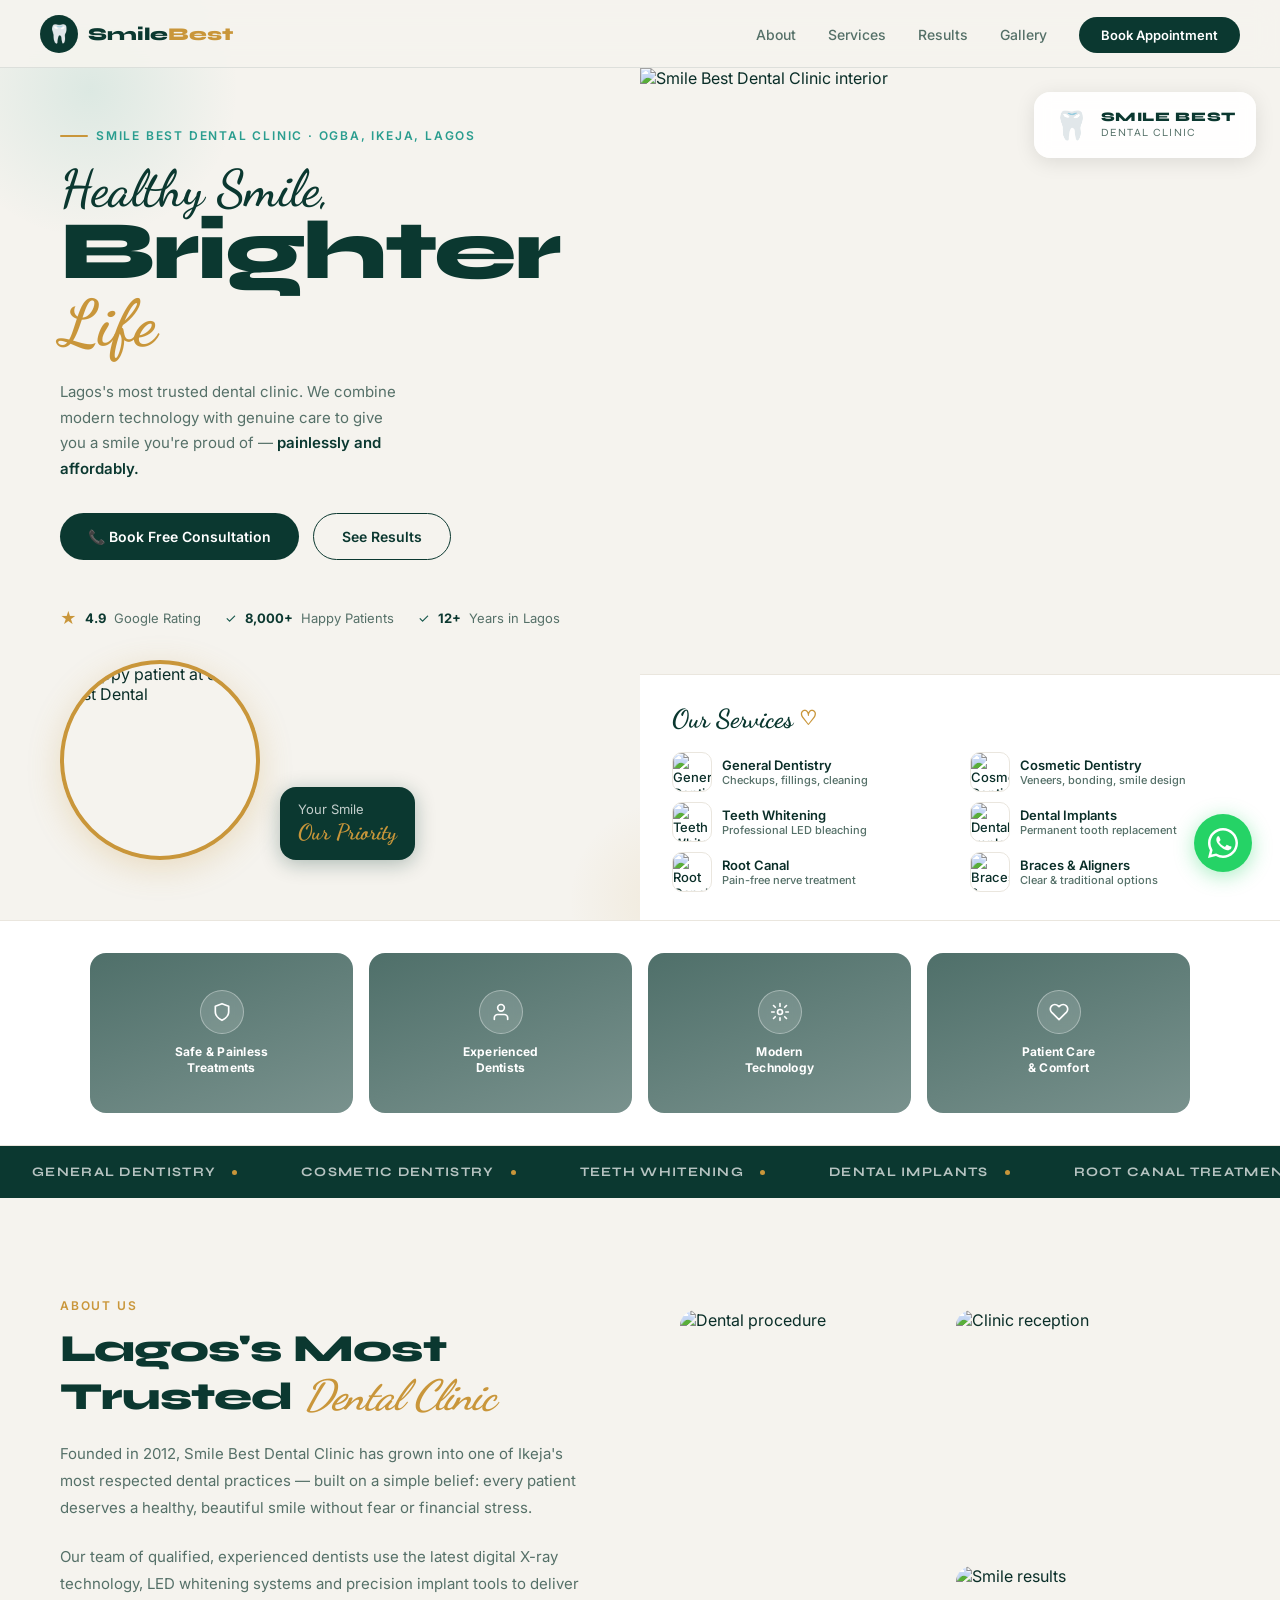
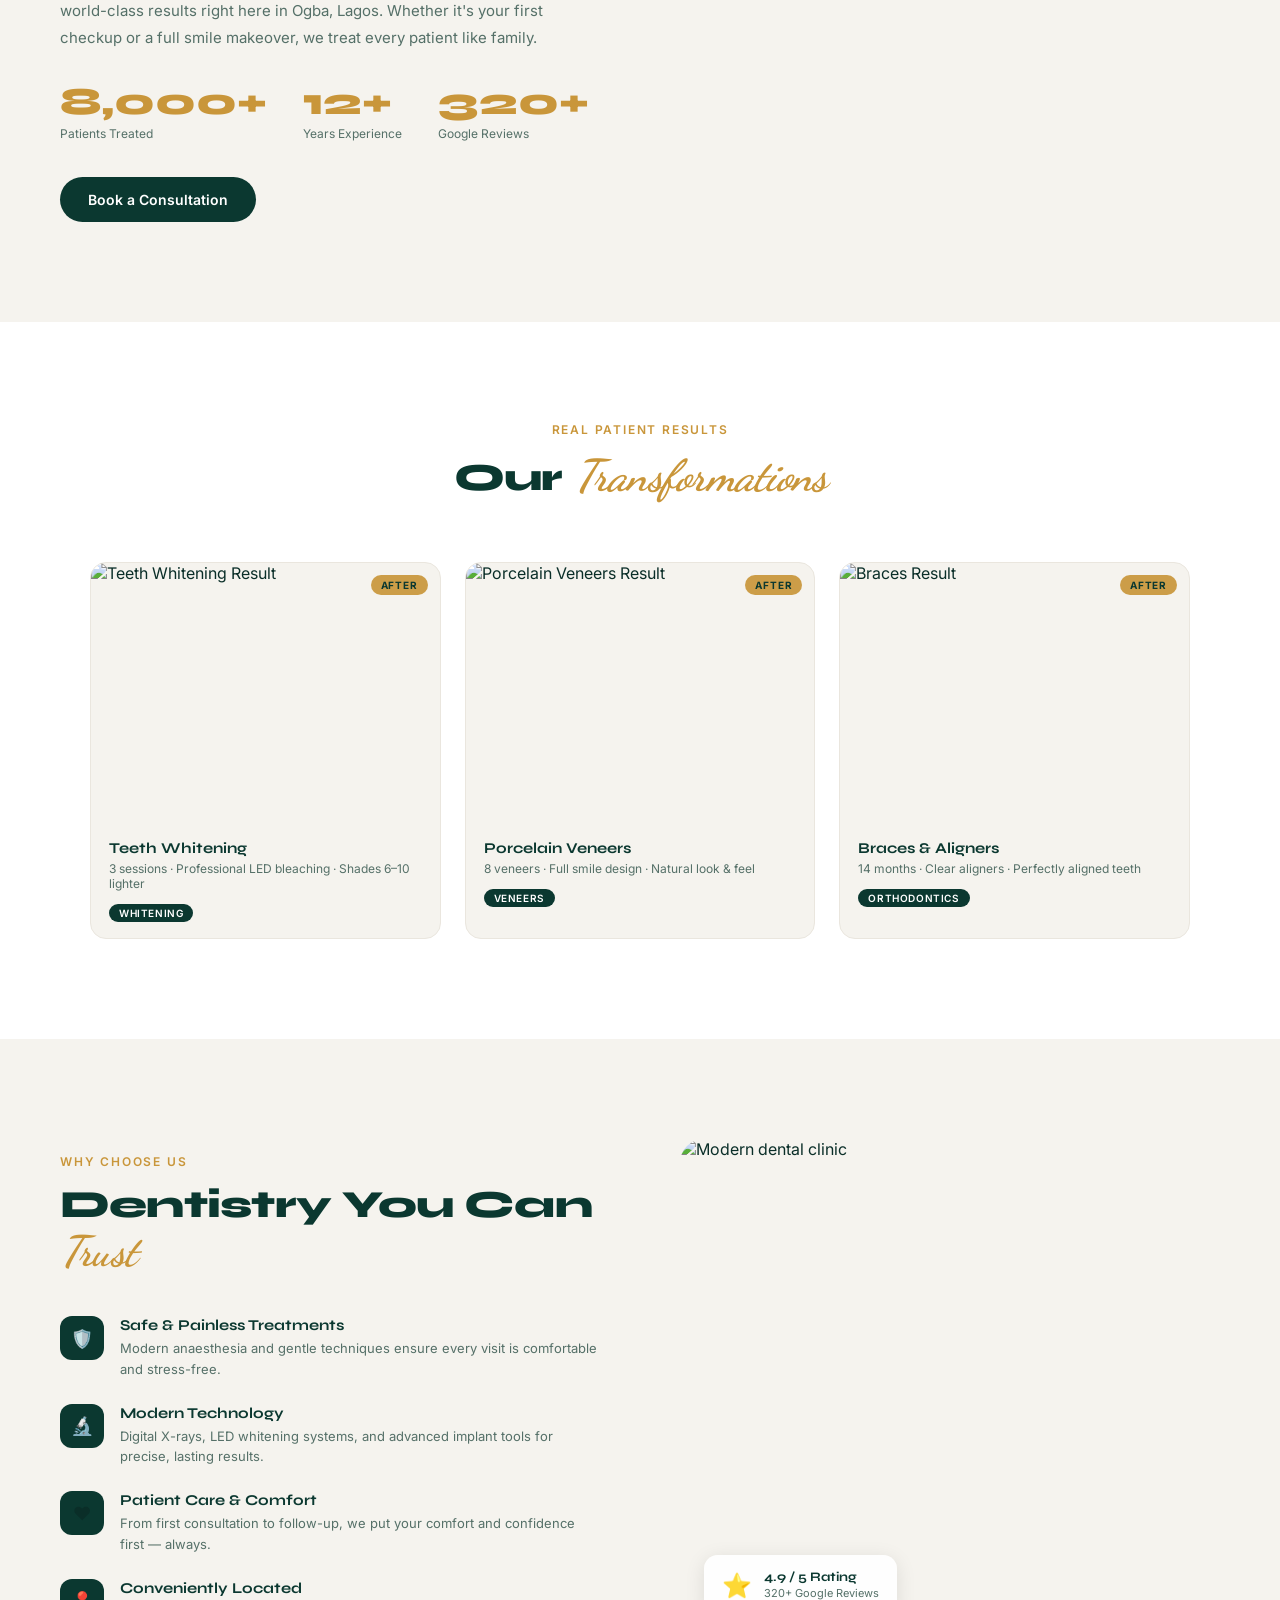
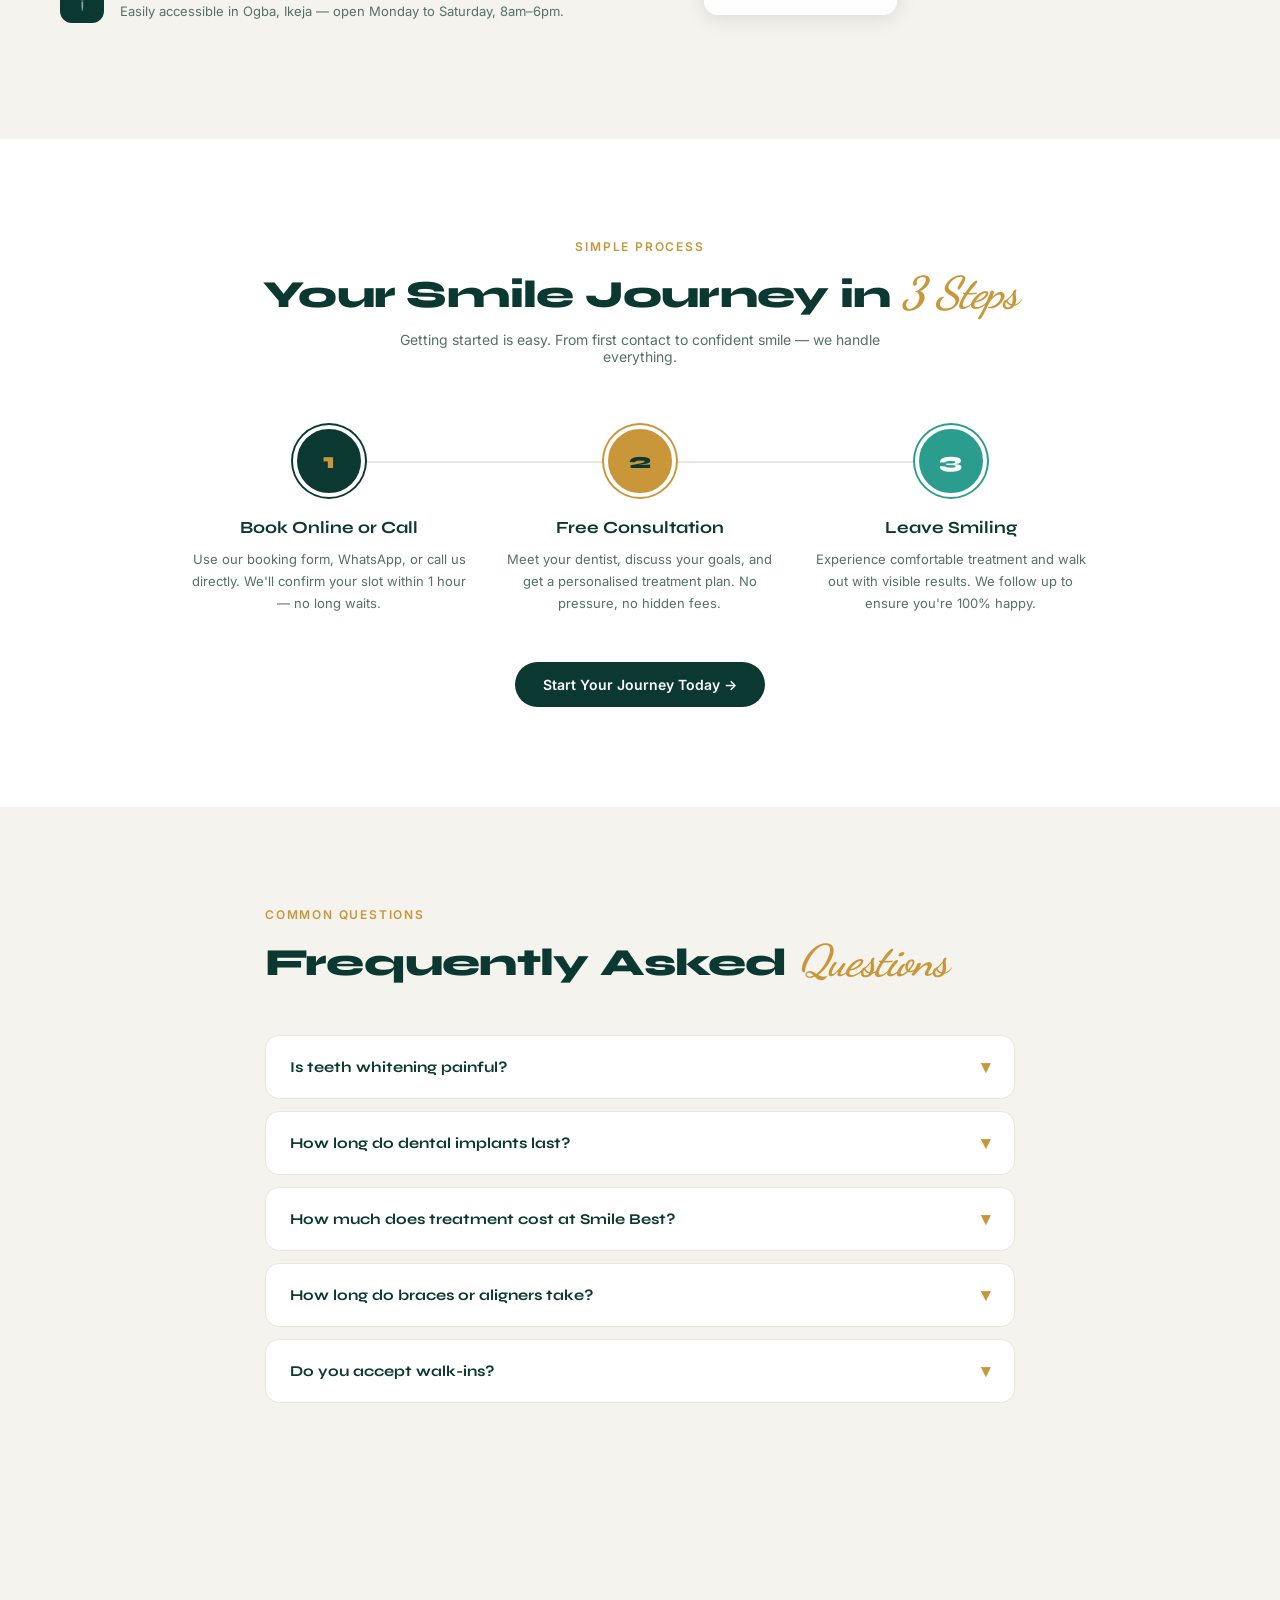
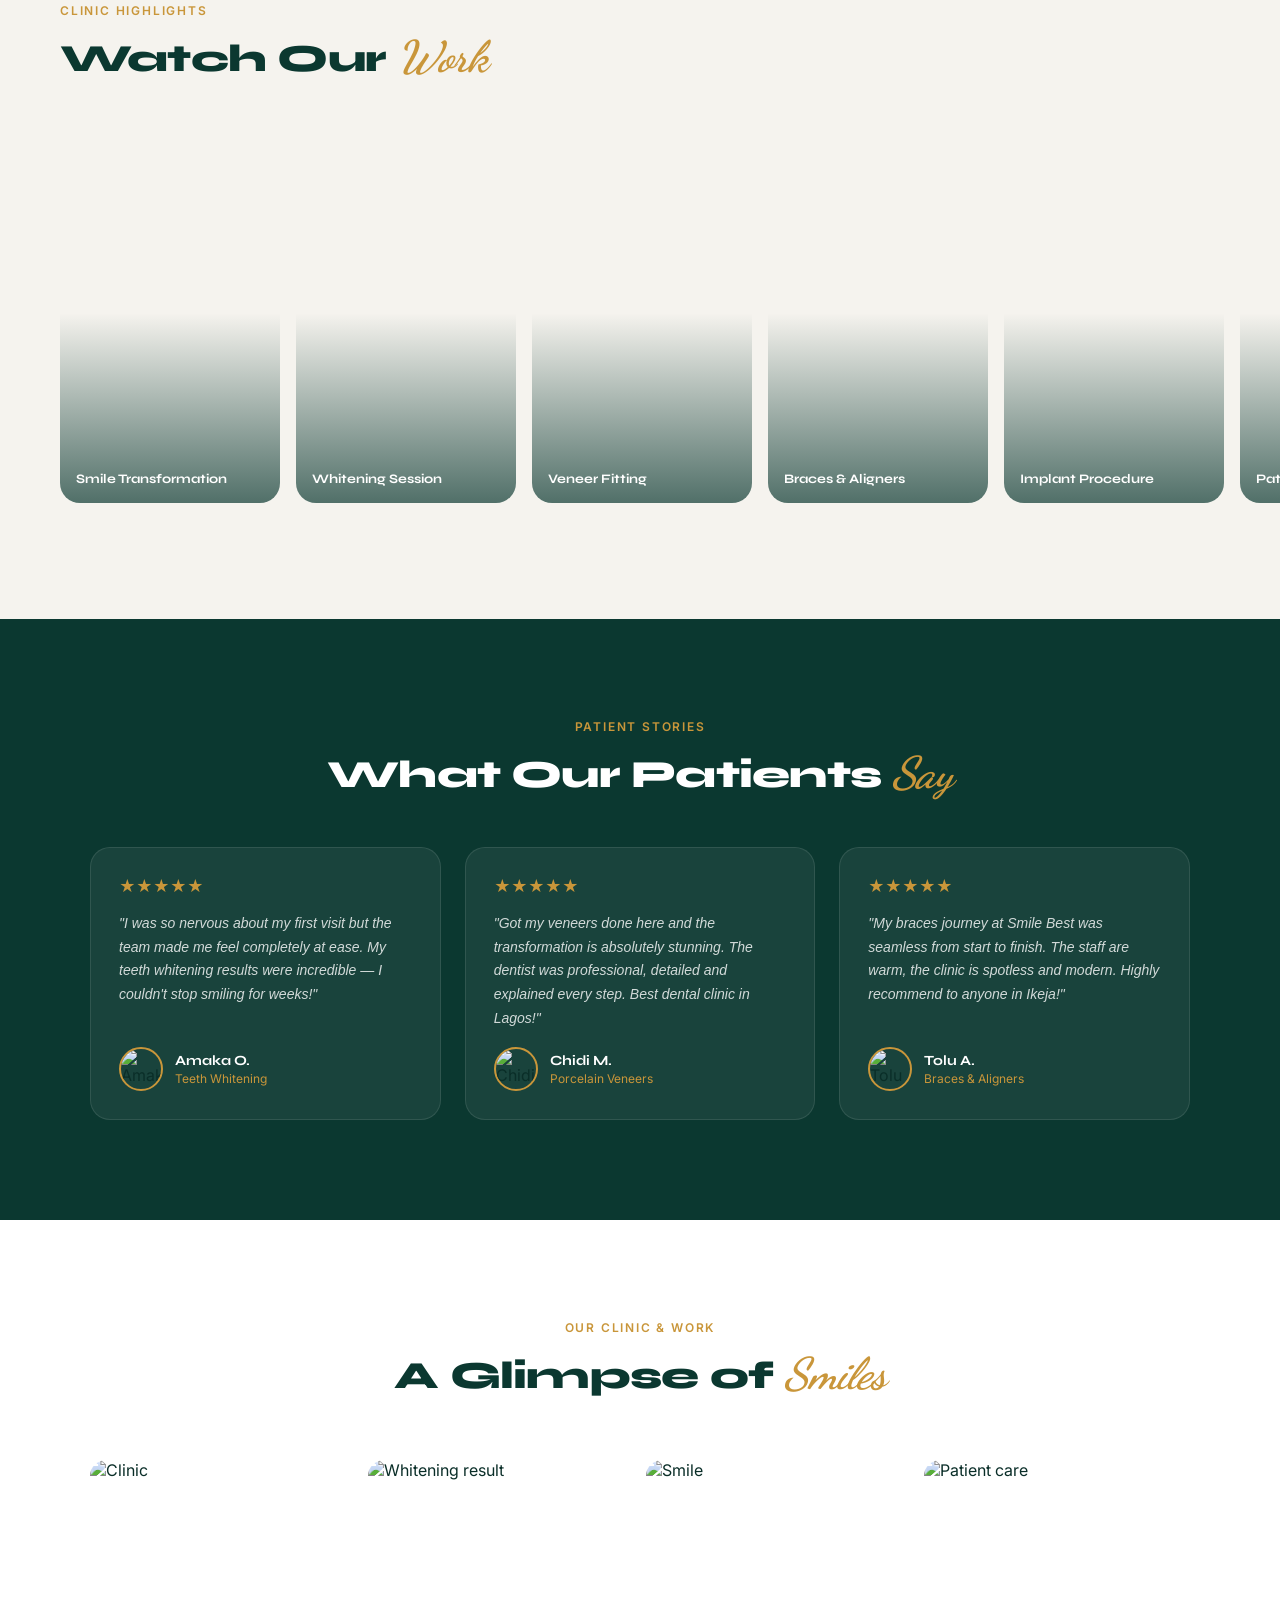
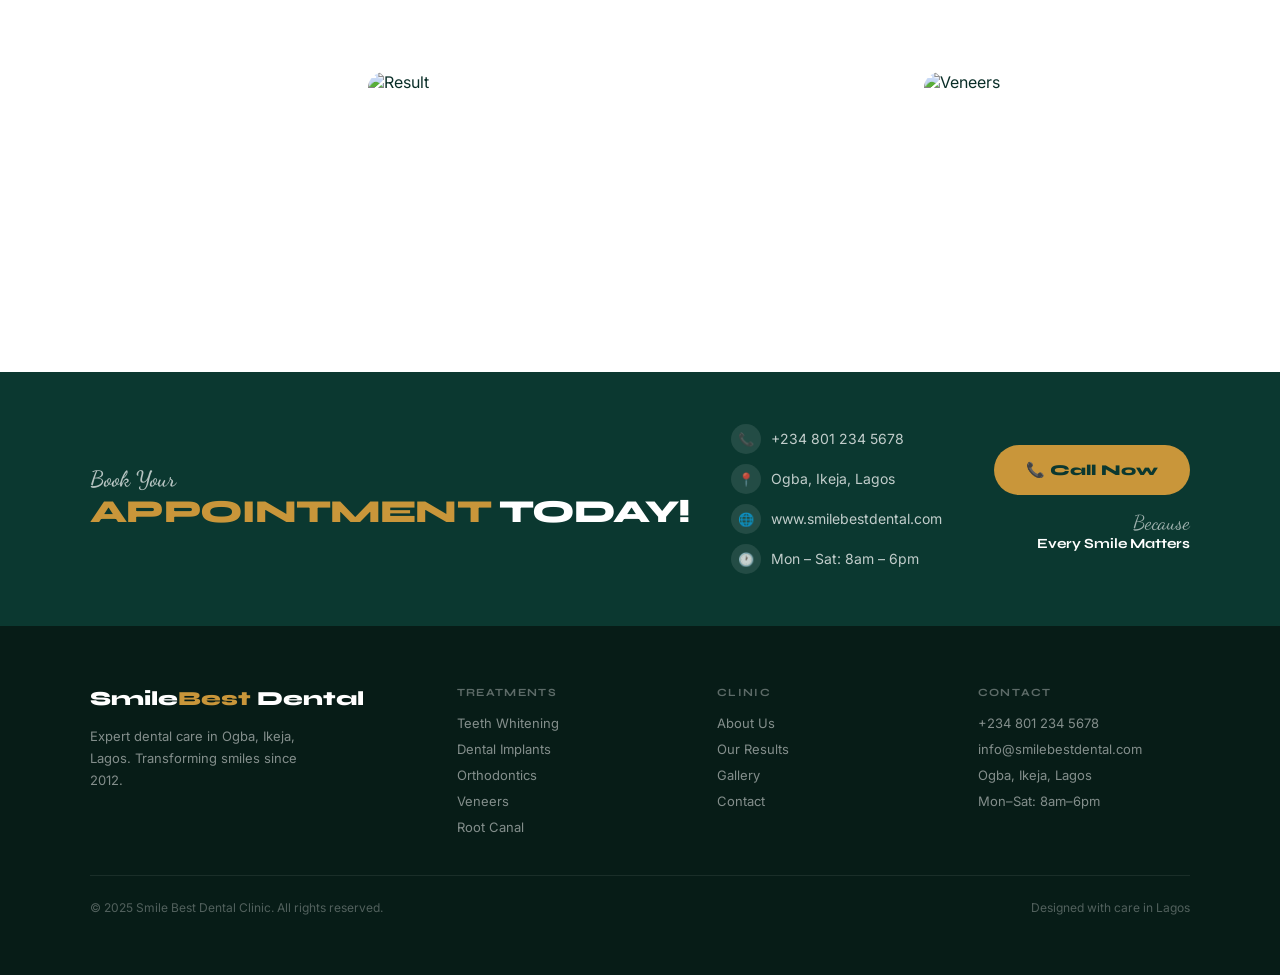
==== commit 07076e62: "Enrich homepage content: trust proof, service descriptions, How It Works, FAQ - Hero: richer subhead" ====
--- a/index.html
+++ b/index.html
@@ -1113,6 +1113,31 @@
     background: rgba(201,150,58,0.9);
     color: var(--dark);
   }
+  .result-photo {
+    position: relative;
+    height: 260px;
+    overflow: hidden;
+  }
+  .result-photo img {
+    width: 100%;
+    height: 100%;
+    object-fit: cover;
+    max-width: none;
+    transition: transform .5s;
+  }
+  .ba-slider-card:hover .result-photo img { transform: scale(1.04); }
+  .result-badge {
+    position: absolute;
+    top: 12px; right: 12px;
+    background: rgba(201,150,58,0.92);
+    color: var(--dark);
+    font-size: 10px;
+    font-weight: 700;
+    letter-spacing: 0.08em;
+    text-transform: uppercase;
+    padding: 4px 10px;
+    border-radius: 20px;
+  }
   .ba-slider-info {
     padding: 16px 18px;
   }
@@ -1385,6 +1410,23 @@
     color: var(--text-muted);
     margin-top: 4px;
   }
+
+  /* ── FAQ ── */
+  .faq-list { display:flex; flex-direction:column; gap:12px; }
+  .faq-item { border:1.5px solid var(--cream-dark); border-radius:14px; overflow:hidden; background:var(--white); }
+  .faq-q {
+    width:100%; text-align:left; background:none; border:none; padding:20px 24px;
+    font-family:'Syne',sans-serif; font-weight:700; font-size:15px; color:var(--dark);
+    cursor:pointer; display:flex; justify-content:space-between; align-items:center; gap:16px;
+  }
+  .faq-q:hover { color:var(--teal); }
+  .faq-arrow { font-size:18px; transition:transform .3s; flex-shrink:0; color:var(--gold); }
+  .faq-item.open .faq-arrow { transform:rotate(180deg); }
+  .faq-a {
+    max-height:0; overflow:hidden; transition:max-height .4s ease, padding .3s;
+    font-size:14px; color:var(--text-muted); line-height:1.8; padding:0 24px;
+  }
+  .faq-item.open .faq-a { max-height:200px; padding:0 24px 20px; }
 
   /* ── RESPONSIVE ── */
   @media (max-width: 1024px) {
@@ -1471,13 +1513,25 @@
     </div>
 
     <p class="hero-sub">
-      We care for your teeth, so you can smile with <strong>confidence.</strong>
-      Expert dental care in the heart of Ikeja, Lagos.
+      Lagos's most trusted dental clinic. We combine modern technology with genuine care to give you a smile you're proud of — <strong>painlessly and affordably.</strong>
     </p>
 
     <div class="hero-btns">
-      <a href="#" class="btn-primary" onclick="openModal(event)">📞 Book Appointment</a>
+      <a href="#" class="btn-primary" onclick="openModal(event)">📞 Book Free Consultation</a>
       <a href="#results" class="btn-secondary">See Results</a>
+    </div>
+
+    <!-- inline trust proof -->
+    <div style="display:flex;gap:24px;margin-bottom:32px;flex-wrap:wrap;">
+      <div style="display:flex;align-items:center;gap:8px;font-size:13px;color:var(--text-muted);">
+        <span style="color:var(--gold);font-size:16px;">★</span> <strong style="color:var(--dark);">4.9</strong> Google Rating
+      </div>
+      <div style="display:flex;align-items:center;gap:8px;font-size:13px;color:var(--text-muted);">
+        <span style="color:var(--teal);">✓</span> <strong style="color:var(--dark);">8,000+</strong> Happy Patients
+      </div>
+      <div style="display:flex;align-items:center;gap:8px;font-size:13px;color:var(--text-muted);">
+        <span style="color:var(--teal);">✓</span> <strong style="color:var(--dark);">12+</strong> Years in Lagos
+      </div>
     </div>
 
     <div class="hero-photo-wrap">
@@ -1509,27 +1563,27 @@
       <ul class="services-list">
         <li>
           <div class="service-icon"><img src="unnamed (2).jpg" alt="General Dentistry" /></div>
-          General Dentistry
+          <div><div style="font-weight:600;font-size:13px;">General Dentistry</div><div style="font-size:11px;color:var(--text-muted);">Checkups, fillings, cleaning</div></div>
         </li>
         <li>
           <div class="service-icon"><img src="DPkJQpwkSpM-04.jpg" alt="Cosmetic Dentistry" /></div>
-          Cosmetic Dentistry
+          <div><div style="font-weight:600;font-size:13px;">Cosmetic Dentistry</div><div style="font-size:11px;color:var(--text-muted);">Veneers, bonding, smile design</div></div>
         </li>
         <li>
           <div class="service-icon"><img src="DGwxJEJIN9Y-01.jpg" alt="Teeth Whitening" /></div>
-          Teeth Whitening
+          <div><div style="font-weight:600;font-size:13px;">Teeth Whitening</div><div style="font-size:11px;color:var(--text-muted);">Professional LED bleaching</div></div>
         </li>
         <li>
           <div class="service-icon"><img src="DPkJQpwkSpM-03.jpg" alt="Dental Implants" /></div>
-          Dental Implants
+          <div><div style="font-weight:600;font-size:13px;">Dental Implants</div><div style="font-size:11px;color:var(--text-muted);">Permanent tooth replacement</div></div>
         </li>
         <li>
-          <div class="service-icon"><img src="DPkJQpwkSpM-02.jpg" alt="Root Canal Treatment" /></div>
-          Root Canal Treatment
+          <div class="service-icon"><img src="DPkJQpwkSpM-02.jpg" alt="Root Canal" /></div>
+          <div><div style="font-weight:600;font-size:13px;">Root Canal</div><div style="font-size:11px;color:var(--text-muted);">Pain-free nerve treatment</div></div>
         </li>
         <li>
           <div class="service-icon"><img src="DGwxJEJIN9Y-02.jpg" alt="Braces &amp; Aligners" /></div>
-          Braces &amp; Aligners
+          <div><div style="font-weight:600;font-size:13px;">Braces &amp; Aligners</div><div style="font-size:11px;color:var(--text-muted);">Clear &amp; traditional options</div></div>
         </li>
       </ul>
     </div>
@@ -1613,7 +1667,10 @@
         Lagos's Most Trusted <em>Dental Clinic</em>
       </h2>
       <p class="about-body fade-up">
-        For over 12 years, Smile Best Dental Clinic has been transforming smiles in Ogba, Ikeja. Our team of experienced dentists combines the latest technology with genuine patient care to deliver results you'll love.
+        Founded in 2012, Smile Best Dental Clinic has grown into one of Ikeja's most respected dental practices — built on a simple belief: every patient deserves a healthy, beautiful smile without fear or financial stress.
+      </p>
+      <p class="about-body fade-up" style="margin-top:-10px;">
+        Our team of qualified, experienced dentists use the latest digital X-ray technology, LED whitening systems and precision implant tools to deliver world-class results right here in Ogba, Lagos. Whether it's your first checkup or a full smile makeover, we treat every patient like family.
       </p>
       <div class="about-stats fade-up">
         <div>
@@ -1639,56 +1696,46 @@
   </div>
 </section>
 
-<!-- BEFORE / AFTER DRAG SLIDERS -->
+<!-- RESULTS -->
 <section class="ba-slider-section" id="results">
   <div class="section-header">
     <div class="section-label fade-up">Real Patient Results</div>
-    <h2 class="section-title fade-up">Before &amp; <em>After</em></h2>
-    <p style="font-size:13px;color:var(--text-muted);margin-top:10px;" class="fade-up">Drag the handle to reveal the transformation</p>
+    <h2 class="section-title fade-up">Our <em>Transformations</em></h2>
   </div>
   <div class="ba-sliders-grid">
 
     <div class="ba-slider-card fade-up">
-      <div class="ba-slider-wrap" data-slider>
-        <div class="ba-slider-after"><img src="DGwxJEJIN9Y-01.jpg" alt="After whitening" /></div>
-        <div class="ba-slider-before"><img src="DGwxJEJIN9Y-02.jpg" alt="Before whitening" /></div>
-        <div class="ba-slider-handle"></div>
-        <span class="ba-label ba-label-before">Before</span>
-        <span class="ba-label ba-label-after">After</span>
+      <div class="result-photo">
+        <img src="DGwxJEJIN9Y-01.jpg" alt="Teeth Whitening Result" />
+        <span class="result-badge">After</span>
       </div>
       <div class="ba-slider-info">
         <div class="ba-treatment">Teeth Whitening</div>
-        <div class="ba-desc">3 sessions · Professional bleaching</div>
+        <div class="ba-desc">3 sessions · Professional LED bleaching · Shades 6–10 lighter</div>
         <span class="ba-tag">Whitening</span>
       </div>
     </div>
 
     <div class="ba-slider-card fade-up delay-1">
-      <div class="ba-slider-wrap" data-slider>
-        <div class="ba-slider-after"><img src="DPkJQpwkSpM-04.jpg" alt="After veneers" /></div>
-        <div class="ba-slider-before"><img src="DPkJQpwkSpM-03.jpg" alt="Before veneers" /></div>
-        <div class="ba-slider-handle"></div>
-        <span class="ba-label ba-label-before">Before</span>
-        <span class="ba-label ba-label-after">After</span>
+      <div class="result-photo">
+        <img src="DPkJQpwkSpM-04.jpg" alt="Porcelain Veneers Result" />
+        <span class="result-badge">After</span>
       </div>
       <div class="ba-slider-info">
         <div class="ba-treatment">Porcelain Veneers</div>
-        <div class="ba-desc">8 veneers · Full smile design</div>
+        <div class="ba-desc">8 veneers · Full smile design · Natural look &amp; feel</div>
         <span class="ba-tag">Veneers</span>
       </div>
     </div>
 
     <div class="ba-slider-card fade-up delay-2">
-      <div class="ba-slider-wrap" data-slider>
-        <div class="ba-slider-after"><img src="DPkJQpwkSpM-01.jpg" alt="After aligners" /></div>
-        <div class="ba-slider-before"><img src="DPkJQpwkSpM-02.jpg" alt="Before aligners" /></div>
-        <div class="ba-slider-handle"></div>
-        <span class="ba-label ba-label-before">Before</span>
-        <span class="ba-label ba-label-after">After</span>
+      <div class="result-photo">
+        <img src="DPkJQpwkSpM-01.jpg" alt="Braces Result" />
+        <span class="result-badge">After</span>
       </div>
       <div class="ba-slider-info">
         <div class="ba-treatment">Braces &amp; Aligners</div>
-        <div class="ba-desc">14 months · Clear aligners</div>
+        <div class="ba-desc">14 months · Clear aligners · Perfectly aligned teeth</div>
         <span class="ba-tag">Orthodontics</span>
       </div>
     </div>
@@ -1748,6 +1795,85 @@
   </div>
 </section>
 
+<!-- HOW IT WORKS -->
+<section style="padding:100px 60px;background:var(--white);">
+  <div class="section-header">
+    <div class="section-label fade-up">Simple Process</div>
+    <h2 class="section-title fade-up">Your Smile Journey in <em>3 Steps</em></h2>
+    <p style="font-size:14px;color:var(--text-muted);margin-top:12px;max-width:500px;margin-left:auto;margin-right:auto;" class="fade-up">Getting started is easy. From first contact to confident smile — we handle everything.</p>
+  </div>
+  <div style="display:grid;grid-template-columns:repeat(3,1fr);gap:32px;max-width:900px;margin:56px auto 0;position:relative;">
+    <!-- connector line -->
+    <div style="position:absolute;top:36px;left:17%;right:17%;height:2px;background:var(--cream-dark);z-index:0;"></div>
+    <div class="fade-up" style="text-align:center;position:relative;z-index:1;">
+      <div style="width:72px;height:72px;background:var(--dark);border-radius:50%;display:flex;align-items:center;justify-content:center;margin:0 auto 20px;border:4px solid var(--white);box-shadow:0 0 0 2px var(--dark);">
+        <span style="color:var(--gold);font-family:'Syne',sans-serif;font-weight:800;font-size:22px;">1</span>
+      </div>
+      <h3 style="font-family:'Syne',sans-serif;font-weight:700;font-size:17px;color:var(--dark);margin-bottom:10px;">Book Online or Call</h3>
+      <p style="font-size:13px;color:var(--text-muted);line-height:1.7;">Use our booking form, WhatsApp, or call us directly. We'll confirm your slot within 1 hour — no long waits.</p>
+    </div>
+    <div class="fade-up delay-1" style="text-align:center;position:relative;z-index:1;">
+      <div style="width:72px;height:72px;background:var(--gold);border-radius:50%;display:flex;align-items:center;justify-content:center;margin:0 auto 20px;border:4px solid var(--white);box-shadow:0 0 0 2px var(--gold);">
+        <span style="color:var(--dark);font-family:'Syne',sans-serif;font-weight:800;font-size:22px;">2</span>
+      </div>
+      <h3 style="font-family:'Syne',sans-serif;font-weight:700;font-size:17px;color:var(--dark);margin-bottom:10px;">Free Consultation</h3>
+      <p style="font-size:13px;color:var(--text-muted);line-height:1.7;">Meet your dentist, discuss your goals, and get a personalised treatment plan. No pressure, no hidden fees.</p>
+    </div>
+    <div class="fade-up delay-2" style="text-align:center;position:relative;z-index:1;">
+      <div style="width:72px;height:72px;background:var(--teal-mid);border-radius:50%;display:flex;align-items:center;justify-content:center;margin:0 auto 20px;border:4px solid var(--white);box-shadow:0 0 0 2px var(--teal-mid);">
+        <span style="color:var(--white);font-family:'Syne',sans-serif;font-weight:800;font-size:22px;">3</span>
+      </div>
+      <h3 style="font-family:'Syne',sans-serif;font-weight:700;font-size:17px;color:var(--dark);margin-bottom:10px;">Leave Smiling</h3>
+      <p style="font-size:13px;color:var(--text-muted);line-height:1.7;">Experience comfortable treatment and walk out with visible results. We follow up to ensure you're 100% happy.</p>
+    </div>
+  </div>
+  <div style="text-align:center;margin-top:48px;" class="fade-up">
+    <a href="#" class="btn-primary" style="display:inline-flex;" onclick="openModal(event)">Start Your Journey Today →</a>
+  </div>
+</section>
+
+<!-- FAQ -->
+<section style="padding:100px 60px;background:var(--cream);">
+  <div style="max-width:750px;margin:0 auto;">
+    <div class="section-header" style="text-align:left;margin-bottom:48px;">
+      <div class="section-label fade-up">Common Questions</div>
+      <h2 class="section-title fade-up">Frequently Asked <em>Questions</em></h2>
+    </div>
+    <div class="faq-list">
+      <div class="faq-item fade-up">
+        <button class="faq-q" onclick="toggleFaq(this)">
+          Is teeth whitening painful? <span class="faq-arrow">▾</span>
+        </button>
+        <div class="faq-a">Our professional LED whitening is completely safe and virtually painless. Some patients experience mild sensitivity for 24 hours after treatment, which passes quickly. We use a protective gel on your gums to keep you comfortable throughout.</div>
+      </div>
+      <div class="faq-item fade-up delay-1">
+        <button class="faq-q" onclick="toggleFaq(this)">
+          How long do dental implants last? <span class="faq-arrow">▾</span>
+        </button>
+        <div class="faq-a">With proper care, dental implants can last a lifetime. The titanium post fuses permanently with your jawbone, making it the most durable tooth replacement option available. Regular checkups and good oral hygiene are all you need.</div>
+      </div>
+      <div class="faq-item fade-up delay-2">
+        <button class="faq-q" onclick="toggleFaq(this)">
+          How much does treatment cost at Smile Best? <span class="faq-arrow">▾</span>
+        </button>
+        <div class="faq-a">Our pricing is transparent and competitive for Lagos. Costs vary by treatment — teeth whitening starts from ₦35,000, veneers from ₦60,000 per tooth, and implants from ₦250,000. We offer flexible payment plans so cost is never a barrier to your smile.</div>
+      </div>
+      <div class="faq-item fade-up delay-3">
+        <button class="faq-q" onclick="toggleFaq(this)">
+          How long do braces or aligners take? <span class="faq-arrow">▾</span>
+        </button>
+        <div class="faq-a">Treatment time depends on the complexity of your case. Most patients complete their orthodontic journey in 12–24 months. Clear aligners can sometimes be faster for mild to moderate cases. We'll give you a precise timeline at your free consultation.</div>
+      </div>
+      <div class="faq-item fade-up">
+        <button class="faq-q" onclick="toggleFaq(this)">
+          Do you accept walk-ins? <span class="faq-arrow">▾</span>
+        </button>
+        <div class="faq-a">Yes! We welcome walk-ins Monday to Saturday, 8am–6pm, though we recommend booking ahead to guarantee your preferred time slot. You can book instantly via our website, WhatsApp, or phone call.</div>
+      </div>
+    </div>
+  </div>
+</section>
+
 <!-- VIDEO REEL -->
 <section class="reel-section">
   <div class="reel-header">
@@ -2019,6 +2145,14 @@
     setTimeout(closeModal, 1800);
   }
 
+  // ── FAQ accordion
+  function toggleFaq(btn) {
+    const item = btn.closest('.faq-item');
+    const isOpen = item.classList.contains('open');
+    document.querySelectorAll('.faq-item.open').forEach(el => el.classList.remove('open'));
+    if (!isOpen) item.classList.add('open');
+  }
+
   // ── Set min date for date picker to today
   const dateInput = document.querySelector('input[type="date"]');
   if (dateInput) dateInput.min = new Date().toISOString().split('T')[0];
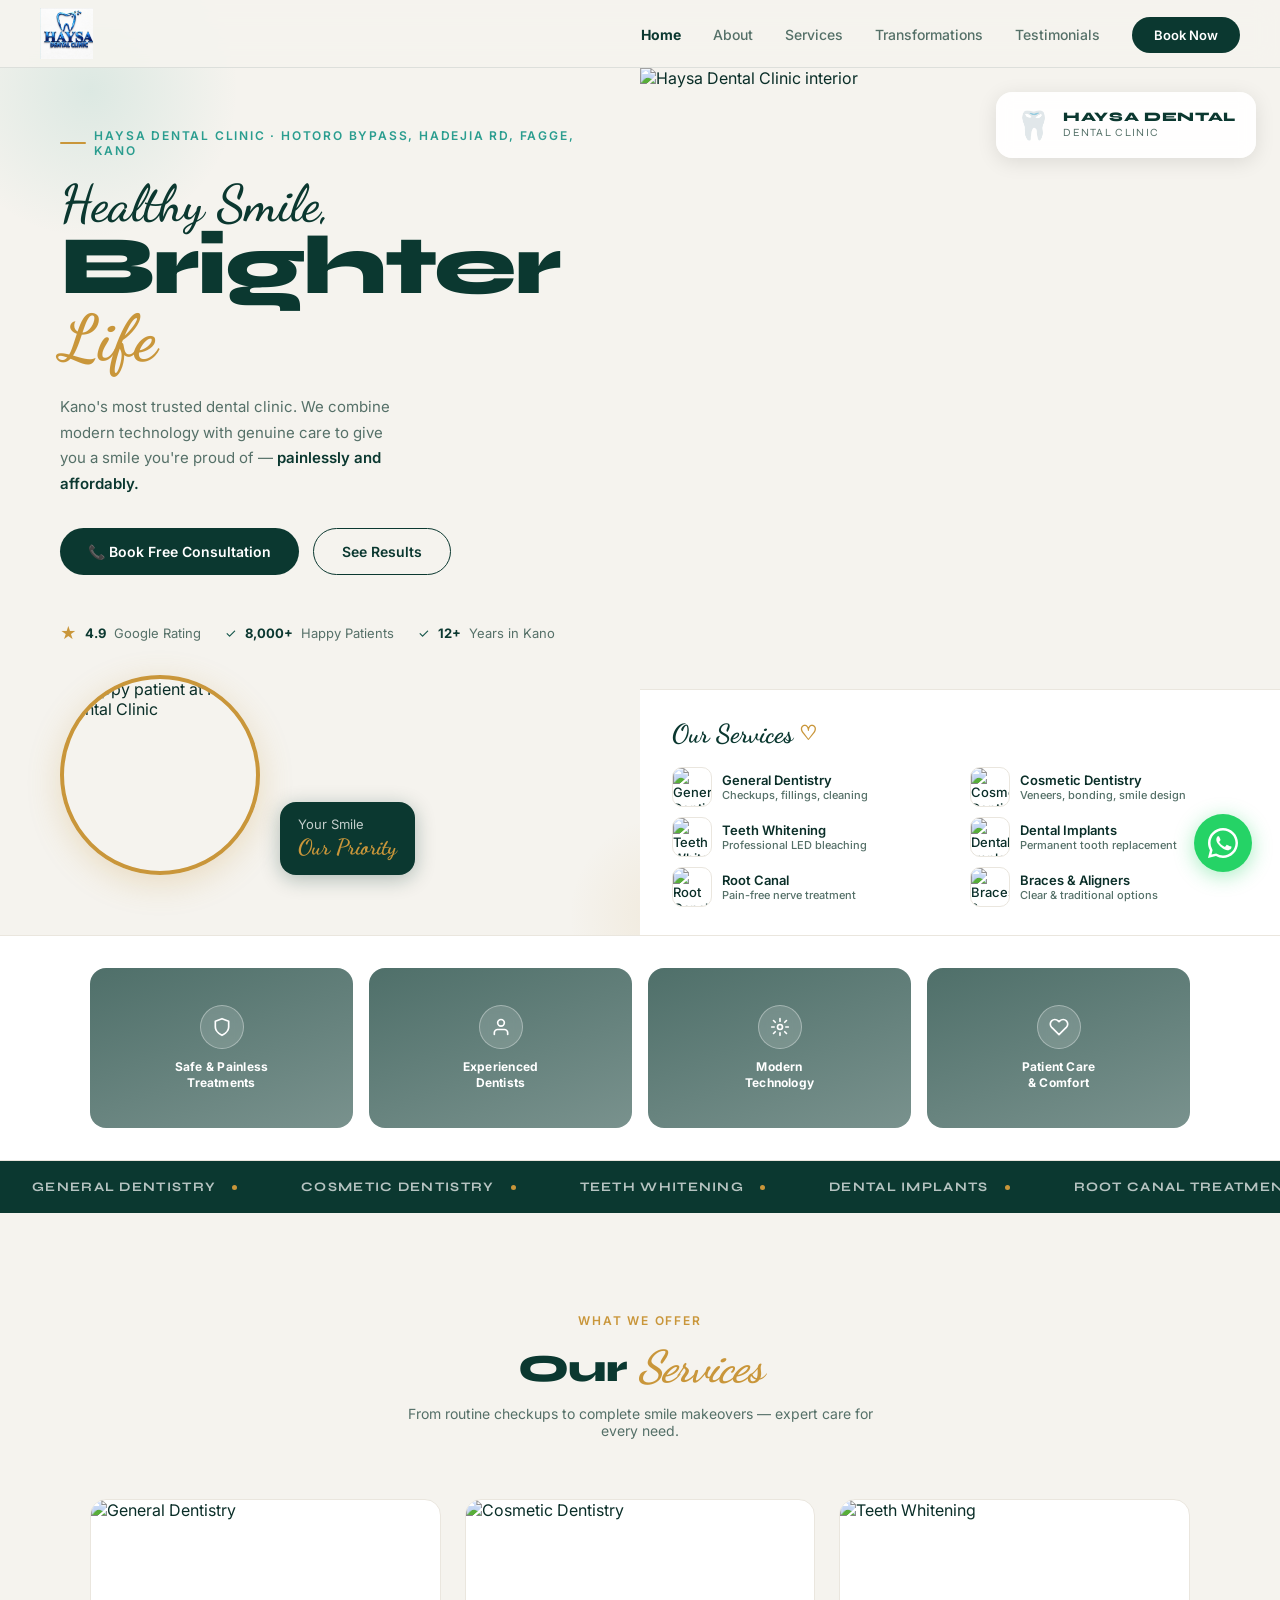
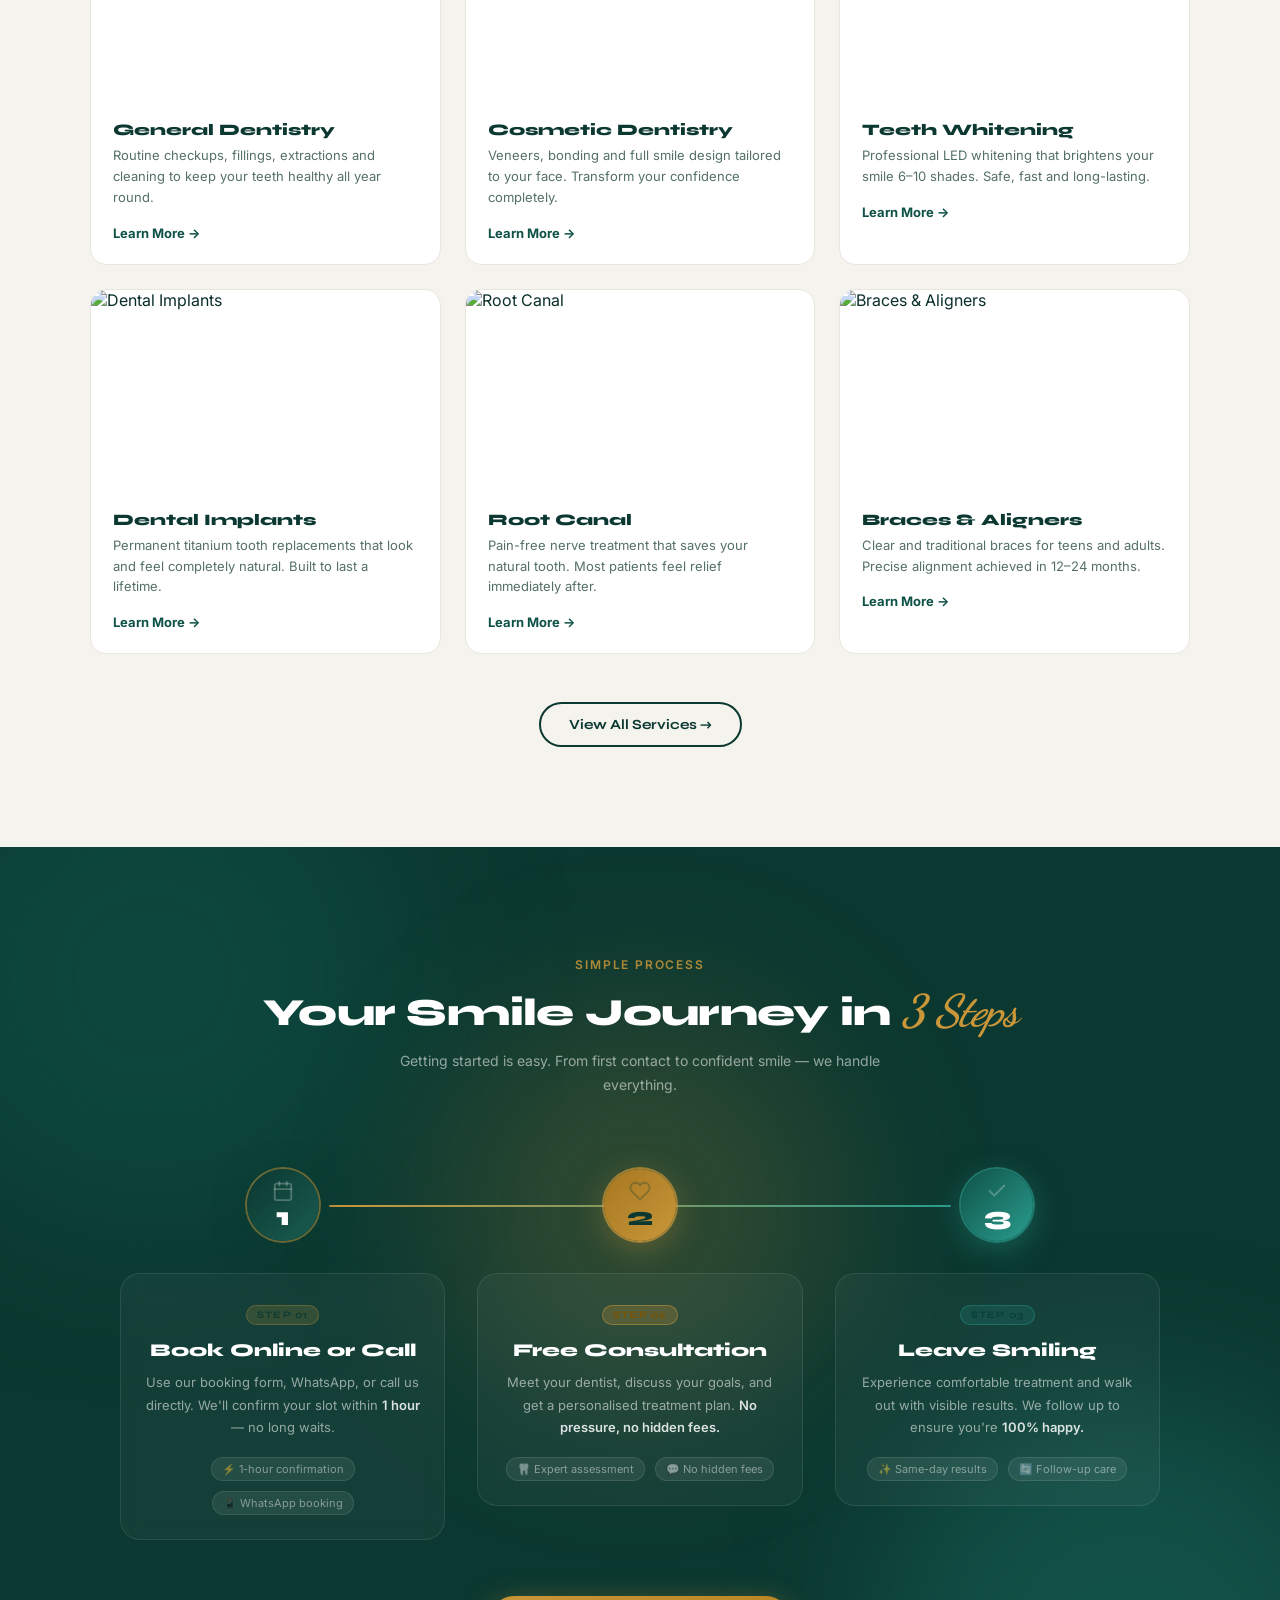
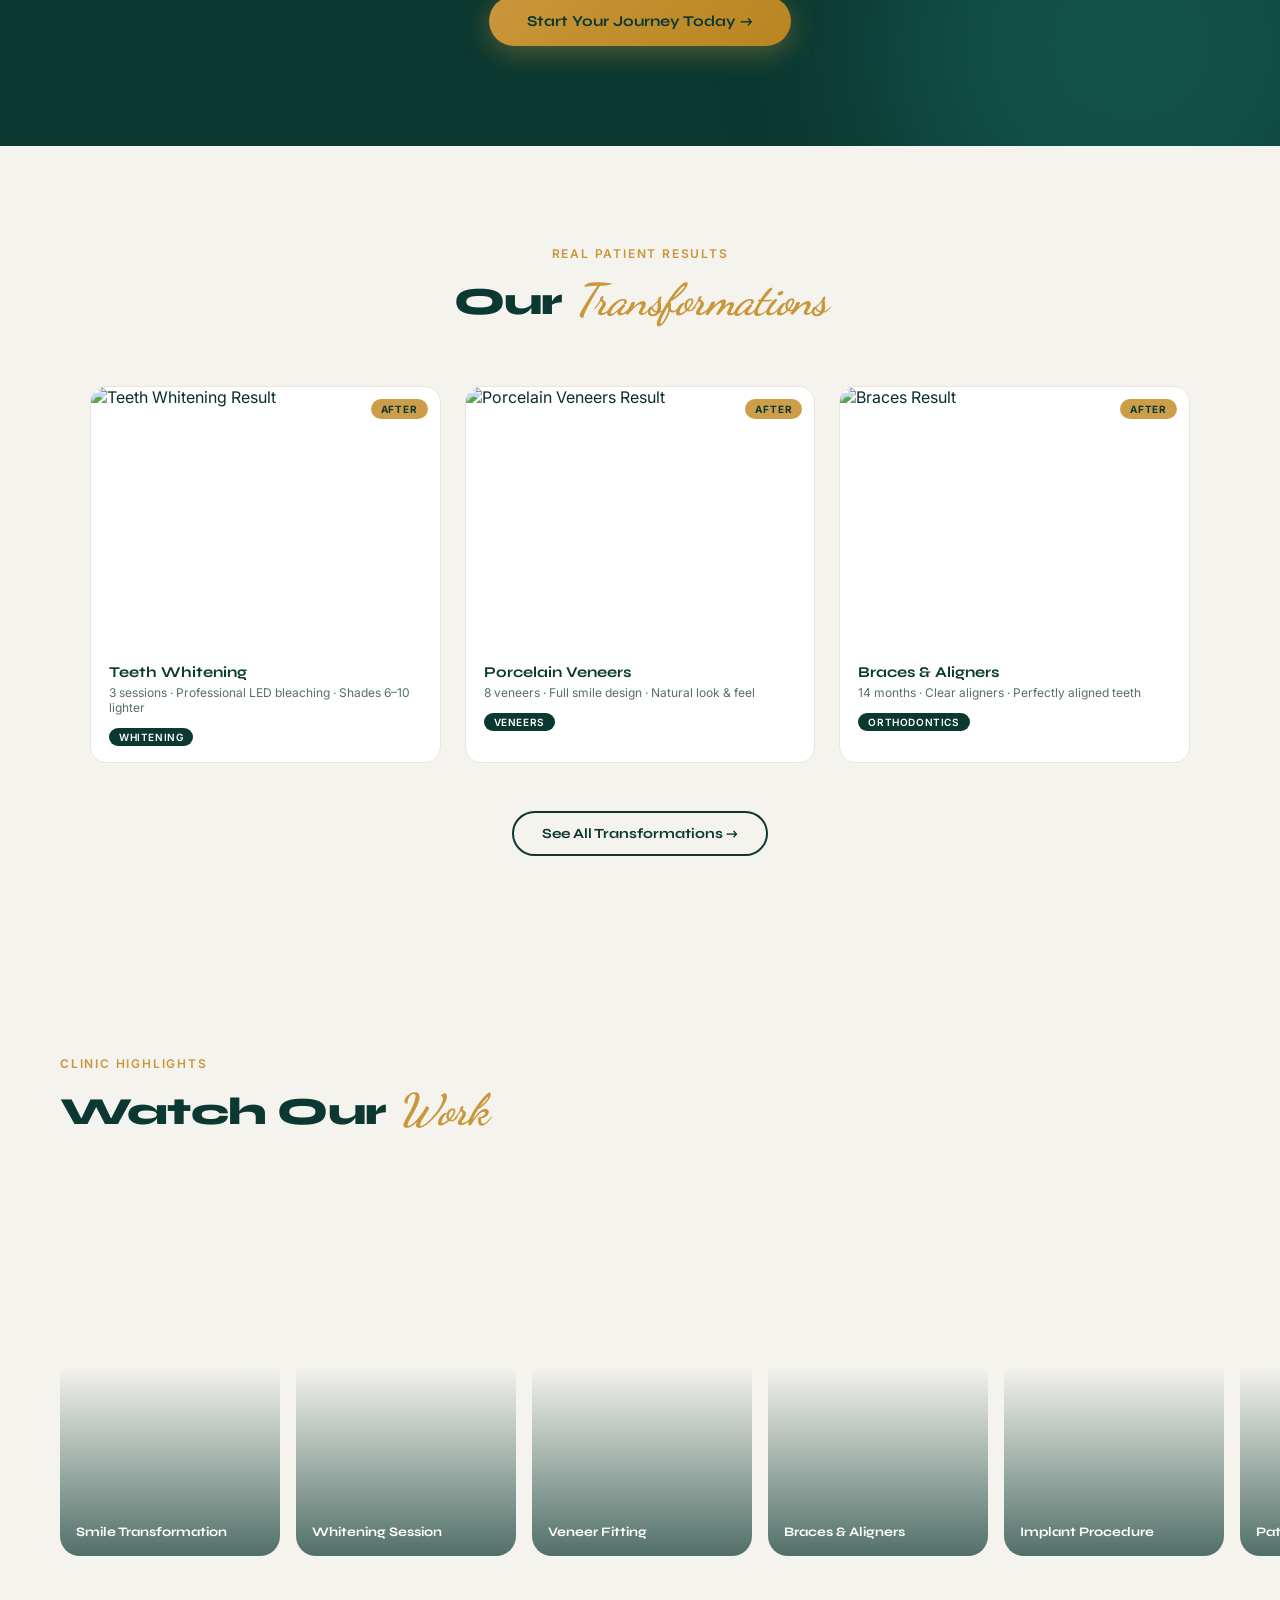
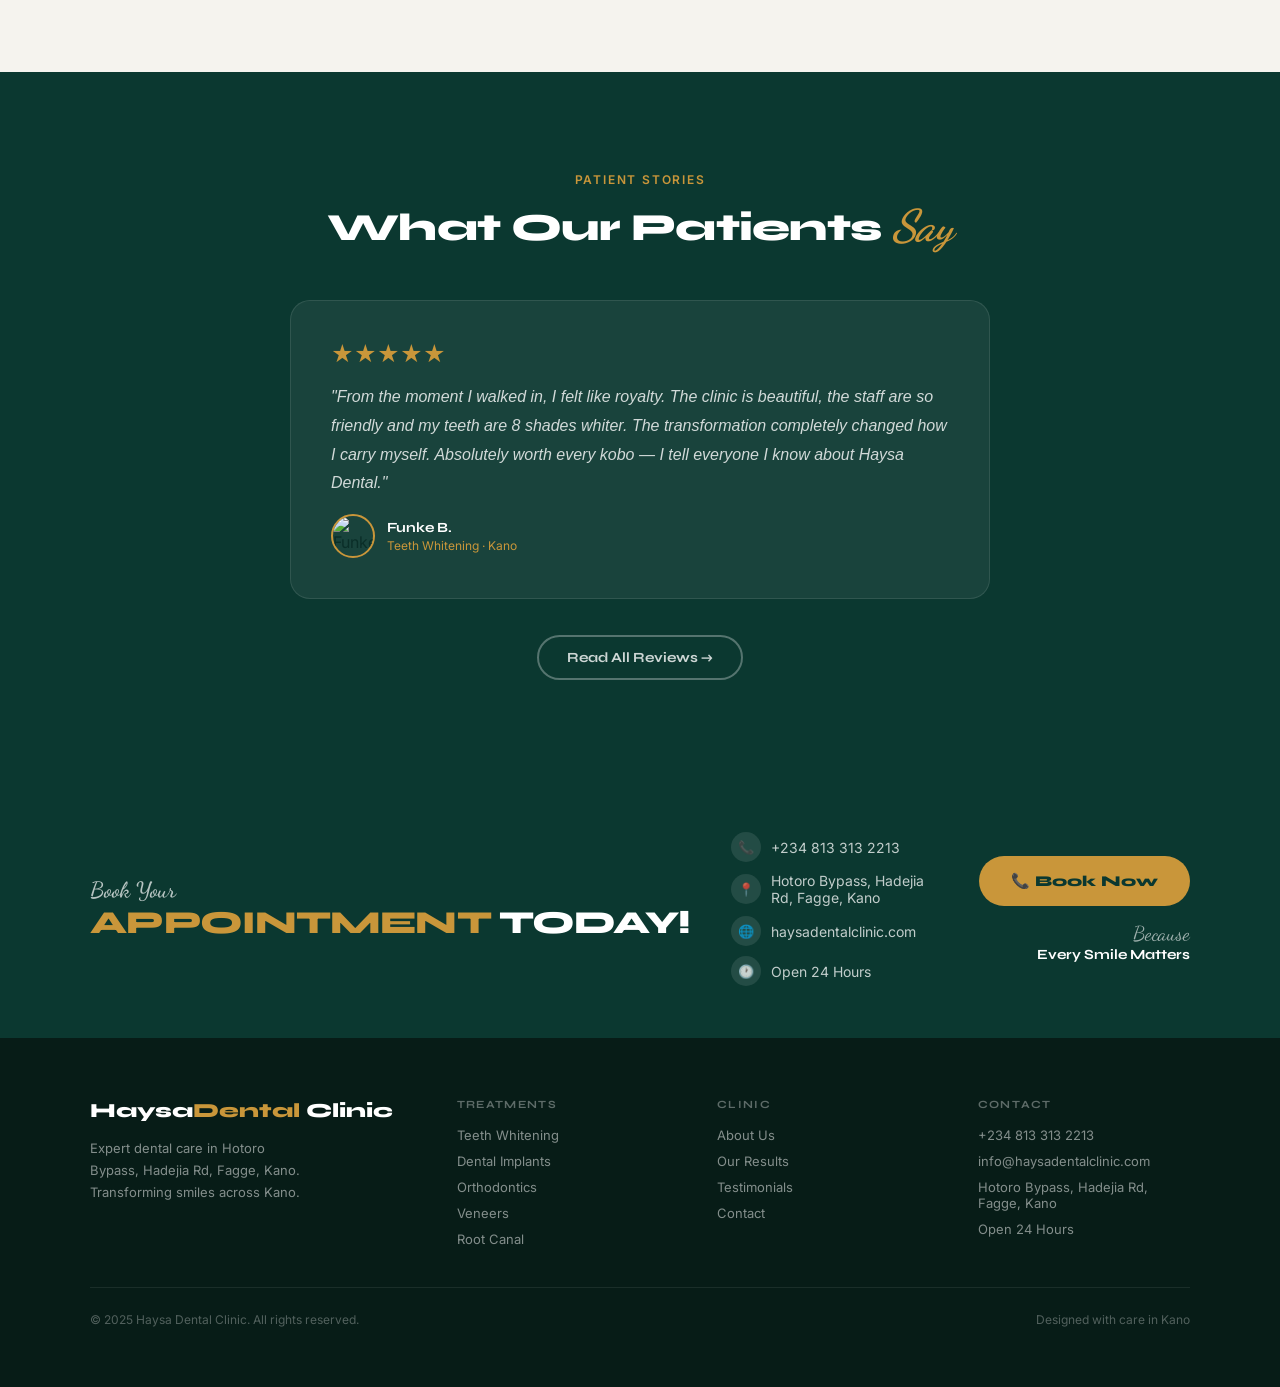
==== commit deb3b008: "Rebrand site to Haysa Dental Clinic (Kano) - Replace all Smile Best Dental details with Haysa Dental" ====
--- a/index.html
+++ b/index.html
@@ -4,1486 +4,61 @@
   <meta charset="UTF-8" />
   <meta name="viewport" content="width=device-width, initial-scale=1.0" />
   <meta name="theme-color" content="#0B3830" />
-
-  <!-- SEO -->
-  <title>Smile Best Dental Clinic | Teeth Whitening, Implants &amp; Braces in Ogba, Lagos</title>
-  <meta name="description" content="Smile Best Dental Clinic in Ogba, Ikeja, Lagos. Expert teeth whitening, dental implants, veneers, braces and orthodontics. Book your appointment today — open Mon-Sat." />
-  <meta name="keywords" content="dental clinic Lagos, teeth whitening Ikeja, dental implants Ogba, veneers Lagos, orthodontics Ikeja, braces Lagos, dentist near me Lagos" />
+  <title>Haysa Dental Clinic | Teeth Whitening, Implants &amp; Braces in Fagge, Kano</title>
+  <meta name="description" content="Haysa Dental Clinic in Hotoro Bypass, Hadejia Rd, Fagge, Kano. Expert teeth whitening, dental implants, veneers, braces and orthodontics. Book your appointment today — open Mon-Sat." />
+  <meta name="keywords" content="dental clinic Kano, teeth whitening Kano, dental implants Fagge, Kano, veneers Kano, orthodontics Kano, braces Kano, dentist near me Kano" />
   <meta name="robots" content="index, follow" />
   <link rel="canonical" href="https://zaddyjohn-cyber.github.io/Smile-Best-Dental/" />
-
-  <!-- Open Graph -->
   <meta property="og:type" content="website" />
-  <meta property="og:title" content="Smile Best Dental Clinic | Ogba, Ikeja, Lagos" />
-  <meta property="og:description" content="Advanced dental care in the heart of Ikeja. Whitening, implants, veneers, braces and general dentistry. Open Mon-Sat." />
+  <meta property="og:title" content="Haysa Dental Clinic | Hotoro Bypass, Hadejia Rd, Fagge, Kano" />
+  <meta property="og:description" content="Advanced dental care in the heart of Kano. Whitening, implants, veneers, braces and general dentistry. Open 24 hours." />
   <meta property="og:url" content="https://zaddyjohn-cyber.github.io/Smile-Best-Dental/" />
   <meta property="og:image" content="DGwxJEJIN9Y-01.jpg" />
-
-  <!-- Twitter Card -->
   <meta name="twitter:card" content="summary_large_image" />
-  <meta name="twitter:title" content="Smile Best Dental Clinic | Ogba, Lagos" />
-  <meta name="twitter:description" content="Advanced dental care in the heart of Ikeja. Whitening, implants, veneers, braces." />
-
-  <!-- Structured Data -->
+  <meta name="twitter:title" content="Haysa Dental Clinic | Fagge, Kano" />
+  <meta name="twitter:description" content="Advanced dental care in the heart of Kano. Whitening, implants, veneers, braces." />
   <script type="application/ld+json">
   {
     "@context": "https://schema.org",
     "@type": "Dentist",
-    "name": "Smile Best Dental Clinic",
-    "description": "Expert dental care including teeth whitening, implants, veneers, orthodontics and general dentistry in Ogba, Ikeja, Lagos.",
+    "name": "Haysa Dental Clinic",
+    "description": "Expert dental care including teeth whitening, implants, veneers, orthodontics and general dentistry in Hotoro Bypass, Hadejia Rd, Fagge, Kano.",
     "url": "https://zaddyjohn-cyber.github.io/Smile-Best-Dental/",
-    "telephone": "+2348012345678",
-    "email": "info@smilebestdental.com",
+    "telephone": "+2348133132213",
+    "email": "info@haysadentalclinic.com",
     "address": {
       "@type": "PostalAddress",
-      "streetAddress": "Ogba",
-      "addressLocality": "Ikeja",
-      "addressRegion": "Lagos",
+      "streetAddress": "Fagge, Kano",
+      "addressLocality": "Kano",
+      "addressRegion": "Kano",
       "addressCountry": "NG"
     },
-    "geo": { "@type": "GeoCoordinates", "latitude": 6.6018, "longitude": 3.3515 },
-    "openingHours": ["Mo-Sa 08:00-18:00"],
-    "aggregateRating": { "@type": "AggregateRating", "ratingValue": "4.9", "reviewCount": "320" },
+    "geo": { "@type": "GeoCoordinates", "latitude": 12.0082007, "longitude": 8.5491248 },
+    "openingHours": ["Mo-Su 00:00-23:59"],
+    "aggregateRating": { "@type": "AggregateRating", "ratingValue": "4.9", "reviewCount": "516" },
     "priceRange": "₦₦",
     "image": "DGwxJEJIN9Y-01.jpg"
   }
   </script>
-
-  <!-- Fonts -->
   <link rel="preconnect" href="https://fonts.googleapis.com" />
   <link rel="preconnect" href="https://fonts.gstatic.com" crossorigin />
   <link href="https://fonts.googleapis.com/css2?family=Dancing+Script:wght@600;700&family=Syne:wght@700;800&family=Inter:wght@300;400;500;600&display=swap" rel="stylesheet" />
-
-<style>
-  *, *::before, *::after { box-sizing: border-box; margin: 0; padding: 0; }
-
-  :root {
-    --cream:      #F5F3EE;
-    --cream-dark: #EAE6DE;
-    --dark:       #0B3830;
-    --teal:       #0F5247;
-    --teal-mid:   #2A9D8F;
-    --gold:       #C9963A;
-    --gold-light: #DEB05A;
-    --white:      #FFFFFF;
-    --text:       #0A2E28;
-    --text-muted: #557068;
-    --r: 16px;
-  }
-
-  html { scroll-behavior: smooth; }
-  body {
-    font-family: 'Inter', sans-serif;
-    background: var(--cream);
-    color: var(--text);
-    overflow-x: hidden;
-  }
-  img { display: block; max-width: 100%; }
-  a { text-decoration: none; color: inherit; }
-
-  /* ── NAV ── */
-  .nav {
-    position: fixed;
-    top: 0; left: 0; right: 0;
-    z-index: 100;
-    background: rgba(245,243,238,0.92);
-    backdrop-filter: blur(12px);
-    border-bottom: 1px solid rgba(11,56,48,0.1);
-    padding: 0 40px;
-    height: 68px;
-    display: flex;
-    align-items: center;
-    justify-content: space-between;
-  }
-  .nav-logo {
-    display: flex;
-    align-items: center;
-    gap: 10px;
-  }
-  .nav-logo-icon {
-    width: 38px;
-    height: 38px;
-    background: var(--dark);
-    border-radius: 50%;
-    display: flex;
-    align-items: center;
-    justify-content: center;
-    font-size: 18px;
-  }
-  .nav-logo-text {
-    font-family: 'Syne', sans-serif;
-    font-weight: 800;
-    font-size: 18px;
-    color: var(--dark);
-    line-height: 1;
-  }
-  .nav-logo-text span { color: var(--gold); }
-  .nav-links {
-    display: flex;
-    align-items: center;
-    gap: 32px;
-    list-style: none;
-  }
-  .nav-links a {
-    font-size: 14px;
-    font-weight: 500;
-    color: var(--text-muted);
-    transition: color .2s;
-  }
-  .nav-links a:hover { color: var(--dark); }
-  .nav-cta {
-    background: var(--dark);
-    color: var(--white) !important;
-    padding: 10px 22px;
-    border-radius: 40px;
-    font-size: 13px !important;
-    font-weight: 600 !important;
-    transition: background .2s !important;
-  }
-  .nav-cta:hover { background: var(--teal) !important; }
-
-  /* hamburger */
-  .nav-burger {
-    display: none;
-    flex-direction: column;
-    gap: 5px;
-    cursor: pointer;
-    padding: 6px;
-    background: none;
-    border: none;
-  }
-  .nav-burger span {
-    display: block;
-    width: 24px;
-    height: 2px;
-    background: var(--dark);
-    border-radius: 2px;
-    transition: .3s;
-  }
-  .mobile-menu {
-    display: none;
-    position: fixed;
-    inset: 0;
-    background: var(--dark);
-    z-index: 200;
-    flex-direction: column;
-    align-items: center;
-    justify-content: center;
-    gap: 32px;
-  }
-  .mobile-menu.open { display: flex; }
-  .mobile-menu a {
-    color: var(--white);
-    font-size: 24px;
-    font-family: 'Syne', sans-serif;
-    font-weight: 700;
-  }
-  .mobile-close {
-    position: absolute;
-    top: 24px; right: 24px;
-    background: none;
-    border: none;
-    color: var(--white);
-    font-size: 32px;
-    cursor: pointer;
-  }
-
-  /* ── HERO ── */
-  .hero {
-    min-height: 100dvh;
-    padding-top: 68px;
-    background: var(--cream);
-    position: relative;
-    overflow: hidden;
-    display: grid;
-    grid-template-columns: 1fr 1fr;
-    align-items: stretch;
-  }
-
-  /* botanical leaf decorations */
-  .hero::before {
-    content: '';
-    position: absolute;
-    top: -60px; left: -60px;
-    width: 300px; height: 300px;
-    background: radial-gradient(ellipse, rgba(42,157,143,0.12) 0%, transparent 70%);
-    pointer-events: none;
-  }
-  .hero::after {
-    content: '';
-    position: absolute;
-    bottom: -80px; right: 40%;
-    width: 200px; height: 200px;
-    background: radial-gradient(ellipse, rgba(201,150,58,0.1) 0%, transparent 70%);
-    pointer-events: none;
-  }
-
-  /* LEFT column */
-  .hero-left {
-    padding: 60px 50px 60px 60px;
-    display: flex;
-    flex-direction: column;
-    justify-content: center;
-    position: relative;
-    z-index: 1;
-  }
-
-  .hero-tagline-top {
-    font-size: 12px;
-    font-weight: 600;
-    letter-spacing: 0.15em;
-    text-transform: uppercase;
-    color: var(--teal-mid);
-    margin-bottom: 20px;
-    display: flex;
-    align-items: center;
-    gap: 8px;
-  }
-  .hero-tagline-top::before {
-    content: '';
-    display: block;
-    width: 28px;
-    height: 2px;
-    background: var(--gold);
-    border-radius: 2px;
-  }
-
-  .hero-headline {
-    margin-bottom: 20px;
-    line-height: 1.0;
-  }
-  .hero-headline .line1 {
-    font-family: 'Dancing Script', cursive;
-    font-size: clamp(2.4rem, 4vw, 3.4rem);
-    color: var(--dark);
-    font-weight: 600;
-    display: block;
-  }
-  .hero-headline .line2 {
-    font-family: 'Syne', sans-serif;
-    font-size: clamp(3.8rem, 6.5vw, 5.8rem);
-    font-weight: 800;
-    color: var(--dark);
-    letter-spacing: -0.03em;
-    display: block;
-    line-height: 0.9;
-  }
-  .hero-headline .line3 {
-    font-family: 'Dancing Script', cursive;
-    font-size: clamp(3rem, 5vw, 4.8rem);
-    color: var(--gold);
-    font-weight: 700;
-    display: block;
-    line-height: 1.1;
-  }
-
-  .hero-sub {
-    font-size: 15px;
-    color: var(--text-muted);
-    line-height: 1.7;
-    max-width: 340px;
-    margin-bottom: 32px;
-  }
-  .hero-sub strong { color: var(--dark); font-weight: 600; }
-
-  .hero-heartbeat {
-    display: flex;
-    align-items: center;
-    gap: 8px;
-    margin-bottom: 28px;
-  }
-  .hero-heartbeat svg { width: 120px; opacity: 0.5; }
-
-  .hero-btns {
-    display: flex;
-    gap: 14px;
-    flex-wrap: wrap;
-    margin-bottom: 48px;
-  }
-  .btn-primary {
-    background: var(--dark);
-    color: var(--white);
-    padding: 14px 28px;
-    border-radius: 40px;
-    font-size: 14px;
-    font-weight: 600;
-    display: flex;
-    align-items: center;
-    gap: 8px;
-    transition: background .2s, transform .2s;
-  }
-  .btn-primary:hover { background: var(--teal); transform: translateY(-1px); }
-  .btn-secondary {
-    border: 1.5px solid var(--dark);
-    color: var(--dark);
-    padding: 14px 28px;
-    border-radius: 40px;
-    font-size: 14px;
-    font-weight: 600;
-    transition: all .2s;
-  }
-  .btn-secondary:hover { background: var(--dark); color: var(--white); }
-
-  /* circular patient photo */
-  .hero-photo-wrap {
-    position: relative;
-    display: flex;
-    align-items: flex-end;
-    gap: 20px;
-  }
-  .hero-circle-photo {
-    width: 200px;
-    height: 200px;
-    border-radius: 50%;
-    border: 4px solid var(--gold);
-    overflow: hidden;
-    flex-shrink: 0;
-    box-shadow: 0 8px 32px rgba(201,150,58,0.25);
-  }
-  .hero-circle-photo img {
-    width: 100%;
-    height: 100%;
-    object-fit: cover;
-  }
-  .hero-priority-badge {
-    background: var(--dark);
-    color: var(--white);
-    border-radius: 16px;
-    padding: 14px 18px;
-    line-height: 1.3;
-    box-shadow: 0 4px 20px rgba(11,56,48,0.3);
-  }
-  .hero-priority-badge .b1 {
-    font-size: 13px;
-    opacity: 0.75;
-  }
-  .hero-priority-badge .b2 {
-    font-family: 'Dancing Script', cursive;
-    font-size: 22px;
-    color: var(--gold);
-    font-weight: 700;
-  }
-
-  /* RIGHT column */
-  .hero-right {
-    display: grid;
-    grid-template-rows: 1fr auto;
-    gap: 0;
-    position: relative;
-    z-index: 1;
-  }
-
-  .hero-clinic-photo {
-    overflow: hidden;
-    position: relative;
-  }
-  .hero-clinic-photo img {
-    width: 100%;
-    height: 100%;
-    object-fit: cover;
-  }
-  .hero-clinic-logo {
-    position: absolute;
-    top: 24px; right: 24px;
-    background: rgba(255,255,255,0.92);
-    backdrop-filter: blur(8px);
-    border-radius: 16px;
-    padding: 16px 20px;
-    display: flex;
-    align-items: center;
-    gap: 12px;
-    box-shadow: 0 4px 20px rgba(0,0,0,0.1);
-  }
-  .hero-clinic-logo .logo-icon {
-    font-size: 28px;
-  }
-  .hero-clinic-logo .logo-text {
-    font-family: 'Syne', sans-serif;
-    font-weight: 800;
-    font-size: 13px;
-    color: var(--dark);
-    line-height: 1.3;
-    text-transform: uppercase;
-    letter-spacing: 0.05em;
-  }
-  .hero-clinic-logo .logo-text span {
-    display: block;
-    font-weight: 400;
-    font-size: 11px;
-    color: var(--text-muted);
-    letter-spacing: 0.12em;
-  }
-
-  /* services card */
-  .hero-services-card {
-    background: var(--white);
-    padding: 28px 32px;
-    border-top: 1px solid var(--cream-dark);
-  }
-  .services-card-title {
-    font-family: 'Dancing Script', cursive;
-    font-size: 26px;
-    font-weight: 700;
-    color: var(--dark);
-    margin-bottom: 18px;
-    display: flex;
-    align-items: center;
-    gap: 6px;
-  }
-  .services-card-title::after {
-    content: '♡';
-    color: var(--gold);
-    font-size: 20px;
-  }
-  .services-list {
-    list-style: none;
-    display: grid;
-    grid-template-columns: 1fr 1fr;
-    gap: 10px 20px;
-  }
-  .services-list li {
-    display: flex;
-    align-items: center;
-    gap: 10px;
-    font-size: 13px;
-    font-weight: 500;
-    color: var(--text);
-  }
-  .service-icon {
-    width: 40px;
-    height: 40px;
-    border-radius: 10px;
-    overflow: hidden;
-    flex-shrink: 0;
-    border: 1.5px solid var(--cream-dark);
-  }
-  .service-icon img {
-    width: 100%;
-    height: 100%;
-    object-fit: cover;
-    max-width: none;
-  }
-
-  /* ── TRUST STRIP ── */
-  .trust-strip {
-    background: var(--white);
-    border-top: 1px solid var(--cream-dark);
-    border-bottom: 1px solid var(--cream-dark);
-    padding: 32px 60px;
-  }
-  .trust-grid {
-    display: grid;
-    grid-template-columns: repeat(4,1fr);
-    gap: 16px;
-    max-width: 1100px;
-    margin: 0 auto;
-  }
-  .trust-item {
-    position: relative;
-    border-radius: 16px;
-    overflow: hidden;
-    height: 160px;
-  }
-  .trust-item-media {
-    position: absolute;
-    inset: 0;
-    width: 100%;
-    height: 100%;
-    object-fit: cover;
-  }
-  .trust-item-overlay {
-    position: absolute;
-    inset: 0;
-    background: linear-gradient(160deg, rgba(11,56,48,0.72) 0%, rgba(11,56,48,0.55) 100%);
-  }
-  .trust-item-content {
-    position: relative;
-    z-index: 1;
-    height: 100%;
-    display: flex;
-    flex-direction: column;
-    align-items: center;
-    justify-content: center;
-    padding: 16px;
-    gap: 10px;
-  }
-  .trust-item-icon {
-    width: 44px;
-    height: 44px;
-    background: rgba(255,255,255,0.15);
-    border: 1.5px solid rgba(255,255,255,0.35);
-    border-radius: 50%;
-    display: flex;
-    align-items: center;
-    justify-content: center;
-    backdrop-filter: blur(4px);
-  }
-  .trust-item-label {
-    font-size: 12px;
-    font-weight: 700;
-    color: var(--white);
-    line-height: 1.4;
-    text-align: center;
-    letter-spacing: 0.02em;
-  }
-
-  /* ── ABOUT ── */
-  .about-section {
-    padding: 100px 60px;
-    background: var(--cream);
-  }
-  .about-grid {
-    display: grid;
-    grid-template-columns: 1fr 1fr;
-    gap: 80px;
-    align-items: center;
-    max-width: 1200px;
-    margin: 0 auto;
-  }
-  .about-label {
-    font-size: 12px;
-    font-weight: 600;
-    letter-spacing: 0.15em;
-    text-transform: uppercase;
-    color: var(--gold);
-    margin-bottom: 14px;
-  }
-  .about-title {
-    font-family: 'Syne', sans-serif;
-    font-weight: 800;
-    font-size: clamp(2rem, 3vw, 2.8rem);
-    color: var(--dark);
-    line-height: 1.15;
-    letter-spacing: -0.02em;
-    margin-bottom: 20px;
-  }
-  .about-title em {
-    font-style: italic;
-    color: var(--gold);
-    font-family: 'Dancing Script', cursive;
-    font-size: 1.1em;
-  }
-  .about-body {
-    font-size: 15px;
-    color: var(--text-muted);
-    line-height: 1.8;
-    margin-bottom: 32px;
-  }
-  .about-stats {
-    display: flex;
-    gap: 36px;
-    margin-bottom: 36px;
-  }
-  .about-stat-n {
-    font-family: 'Syne', sans-serif;
-    font-weight: 800;
-    font-size: 2.4rem;
-    color: var(--dark);
-    line-height: 1;
-  }
-  .about-stat-n span { color: var(--gold); }
-  .about-stat-l {
-    font-size: 12px;
-    color: var(--text-muted);
-    margin-top: 4px;
-  }
-  .about-photos {
-    display: grid;
-    grid-template-columns: 1fr 1fr;
-    grid-template-rows: 1fr 1fr;
-    gap: 12px;
-    height: 500px;
-  }
-  .about-photo {
-    border-radius: var(--r);
-    overflow: hidden;
-  }
-  .about-photo img {
-    width: 100%;
-    height: 100%;
-    object-fit: cover;
-  }
-  .about-photo.ap-1 { grid-row: span 2; }
-
-  /* ── BEFORE/AFTER ── */
-  .results-section {
-    padding: 100px 60px;
-    background: var(--white);
-  }
-  .section-header {
-    text-align: center;
-    margin-bottom: 60px;
-  }
-  .section-label {
-    font-size: 12px;
-    font-weight: 600;
-    letter-spacing: 0.15em;
-    text-transform: uppercase;
-    color: var(--gold);
-    margin-bottom: 12px;
-  }
-  .section-title {
-    font-family: 'Syne', sans-serif;
-    font-weight: 800;
-    font-size: clamp(2rem, 3vw, 2.6rem);
-    color: var(--dark);
-    letter-spacing: -0.02em;
-  }
-  .section-title em {
-    font-style: italic;
-    color: var(--gold);
-    font-family: 'Dancing Script', cursive;
-    font-size: 1.15em;
-  }
-  .ba-grid {
-    display: grid;
-    grid-template-columns: repeat(3, 1fr);
-    gap: 24px;
-    max-width: 1100px;
-    margin: 0 auto;
-  }
-  .ba-card {
-    background: var(--cream);
-    border-radius: var(--r);
-    overflow: hidden;
-    border: 1px solid var(--cream-dark);
-  }
-  .ba-photos {
-    display: grid;
-    grid-template-columns: 1fr 1fr;
-    height: 200px;
-  }
-  .ba-img-wrap {
-    position: relative;
-    overflow: hidden;
-  }
-  .ba-img-wrap img {
-    width: 100%;
-    height: 100%;
-    object-fit: cover;
-  }
-  .ba-img-wrap::after {
-    content: attr(data-label);
-    position: absolute;
-    top: 8px; left: 8px;
-    background: rgba(11,56,48,0.85);
-    color: #fff;
-    font-size: 9px;
-    font-weight: 700;
-    letter-spacing: 0.08em;
-    padding: 3px 8px;
-    border-radius: 4px;
-    text-transform: uppercase;
-  }
-  .ba-img-wrap.after-img::after {
-    background: rgba(201,150,58,0.9);
-    color: var(--dark);
-  }
-  .ba-info {
-    padding: 16px 18px;
-  }
-  .ba-treatment {
-    font-family: 'Syne', sans-serif;
-    font-weight: 700;
-    font-size: 15px;
-    color: var(--dark);
-    margin-bottom: 4px;
-  }
-  .ba-desc {
-    font-size: 12px;
-    color: var(--text-muted);
-    margin-bottom: 10px;
-  }
-  .ba-tag {
-    display: inline-block;
-    background: var(--dark);
-    color: var(--white);
-    font-size: 10px;
-    font-weight: 600;
-    letter-spacing: 0.06em;
-    padding: 3px 10px;
-    border-radius: 20px;
-    text-transform: uppercase;
-  }
-
-  /* ── WHY US ── */
-  .why-section {
-    padding: 100px 60px;
-    background: var(--cream);
-  }
-  .why-grid {
-    display: grid;
-    grid-template-columns: 1fr 1fr;
-    gap: 80px;
-    align-items: center;
-    max-width: 1200px;
-    margin: 0 auto;
-  }
-  .why-features {
-    display: flex;
-    flex-direction: column;
-    gap: 24px;
-    margin-top: 40px;
-  }
-  .why-feature {
-    display: flex;
-    gap: 16px;
-    align-items: flex-start;
-  }
-  .why-feature-icon {
-    width: 44px;
-    height: 44px;
-    background: var(--dark);
-    border-radius: 12px;
-    display: flex;
-    align-items: center;
-    justify-content: center;
-    font-size: 18px;
-    flex-shrink: 0;
-  }
-  .why-feature-text h4 {
-    font-family: 'Syne', sans-serif;
-    font-weight: 700;
-    font-size: 15px;
-    color: var(--dark);
-    margin-bottom: 4px;
-  }
-  .why-feature-text p {
-    font-size: 13px;
-    color: var(--text-muted);
-    line-height: 1.6;
-  }
-  .why-image {
-    border-radius: 24px;
-    overflow: hidden;
-    height: 500px;
-    position: relative;
-  }
-  .why-image img {
-    width: 100%;
-    height: 100%;
-    object-fit: cover;
-  }
-  .why-image-badge {
-    position: absolute;
-    bottom: 24px;
-    left: 24px;
-    background: rgba(255,255,255,0.95);
-    border-radius: 14px;
-    padding: 14px 18px;
-    display: flex;
-    align-items: center;
-    gap: 12px;
-    box-shadow: 0 4px 20px rgba(0,0,0,0.1);
-  }
-  .why-badge-icon { font-size: 24px; }
-  .why-badge-text {
-    font-family: 'Syne', sans-serif;
-    font-weight: 700;
-    font-size: 13px;
-    color: var(--dark);
-    line-height: 1.3;
-  }
-  .why-badge-text span {
-    display: block;
-    font-weight: 400;
-    font-size: 11px;
-    color: var(--text-muted);
-    font-family: 'Inter', sans-serif;
-  }
-
-  /* ── MARQUEE ── */
-  .marquee-wrap {
-    background: var(--dark);
-    padding: 18px 0;
-    overflow: hidden;
-  }
-  .marquee-track {
-    display: flex;
-    gap: 0;
-    animation: marquee 28s linear infinite;
-    white-space: nowrap;
-  }
-  .marquee-item {
-    display: inline-flex;
-    align-items: center;
-    gap: 16px;
-    padding: 0 32px;
-    font-family: 'Syne', sans-serif;
-    font-size: 13px;
-    font-weight: 700;
-    letter-spacing: 0.1em;
-    text-transform: uppercase;
-    color: rgba(255,255,255,0.7);
-    flex-shrink: 0;
-  }
-  .marquee-dot {
-    width: 5px;
-    height: 5px;
-    background: var(--gold);
-    border-radius: 50%;
-    flex-shrink: 0;
-  }
-  @keyframes marquee { from { transform: translateX(0); } to { transform: translateX(-50%); } }
-
-  /* ── GALLERY ── */
-  .gallery-section {
-    padding: 100px 60px;
-    background: var(--white);
-  }
-  .gallery-grid {
-    display: grid;
-    grid-template-columns: repeat(4, 1fr);
-    grid-template-rows: 200px 200px;
-    gap: 12px;
-    max-width: 1100px;
-    margin: 48px auto 0;
-  }
-  .gallery-item {
-    border-radius: var(--r);
-    overflow: hidden;
-  }
-  .gallery-item img {
-    width: 100%;
-    height: 100%;
-    object-fit: cover;
-    transition: transform .5s;
-  }
-  .gallery-item:hover img { transform: scale(1.04); }
-  .gallery-item.tall { grid-row: span 2; }
-  .gallery-item.wide { grid-column: span 2; }
-
-  /* ── CTA BAR (matches flyer bottom) ── */
-  .cta-bar {
-    background: var(--dark);
-    padding: 52px 60px;
-  }
-  .cta-bar-inner {
-    max-width: 1100px;
-    margin: 0 auto;
-    display: grid;
-    grid-template-columns: auto 1fr auto;
-    align-items: center;
-    gap: 40px;
-  }
-  .cta-bar-left {
-    display: flex;
-    flex-direction: column;
-    gap: 4px;
-  }
-  .cta-bar-script {
-    font-family: 'Dancing Script', cursive;
-    font-size: 22px;
-    font-weight: 600;
-    color: rgba(255,255,255,0.7);
-    line-height: 1;
-  }
-  .cta-bar-main {
-    font-family: 'Syne', sans-serif;
-    font-weight: 800;
-    font-size: clamp(1.6rem, 2.5vw, 2.2rem);
-    color: var(--white);
-    letter-spacing: -0.02em;
-    line-height: 1.1;
-  }
-  .cta-bar-main span { color: var(--gold); }
-  .cta-bar-contacts {
-    display: flex;
-    flex-direction: column;
-    gap: 10px;
-  }
-  .cta-contact-row {
-    display: flex;
-    align-items: center;
-    gap: 10px;
-    font-size: 14px;
-    color: rgba(255,255,255,0.75);
-  }
-  .cta-contact-icon {
-    width: 30px;
-    height: 30px;
-    background: rgba(255,255,255,0.1);
-    border-radius: 50%;
-    display: flex;
-    align-items: center;
-    justify-content: center;
-    font-size: 13px;
-    flex-shrink: 0;
-  }
-  .cta-bar-right {
-    display: flex;
-    flex-direction: column;
-    align-items: flex-end;
-    gap: 16px;
-  }
-  .cta-bar-btn {
-    background: var(--gold);
-    color: var(--dark);
-    font-family: 'Syne', sans-serif;
-    font-weight: 800;
-    font-size: 15px;
-    padding: 16px 32px;
-    border-radius: 40px;
-    display: flex;
-    align-items: center;
-    gap: 10px;
-    transition: background .2s, transform .2s;
-    white-space: nowrap;
-  }
-  .cta-bar-btn:hover { background: var(--gold-light); transform: translateY(-2px); }
-  .cta-tagline {
-    font-family: 'Dancing Script', cursive;
-    font-size: 20px;
-    color: rgba(255,255,255,0.6);
-    text-align: right;
-  }
-  .cta-tagline strong {
-    color: var(--white);
-    font-family: 'Syne', sans-serif;
-    font-size: 14px;
-    font-weight: 700;
-    display: block;
-    font-style: normal;
-  }
-
-  /* ── FOOTER ── */
-  .footer {
-    background: #071C17;
-    padding: 60px;
-    color: rgba(255,255,255,0.5);
-    font-size: 13px;
-  }
-  .footer-inner {
-    max-width: 1100px;
-    margin: 0 auto;
-    display: grid;
-    grid-template-columns: 1.5fr 1fr 1fr 1fr;
-    gap: 48px;
-  }
-  .footer-brand {
-    display: flex;
-    flex-direction: column;
-    gap: 14px;
-  }
-  .footer-logo {
-    font-family: 'Syne', sans-serif;
-    font-weight: 800;
-    font-size: 20px;
-    color: var(--white);
-  }
-  .footer-logo span { color: var(--gold); }
-  .footer-desc { line-height: 1.7; max-width: 220px; }
-  .footer-col-title {
-    font-family: 'Syne', sans-serif;
-    font-weight: 700;
-    font-size: 11px;
-    letter-spacing: 0.12em;
-    text-transform: uppercase;
-    color: rgba(255,255,255,0.35);
-    margin-bottom: 16px;
-  }
-  .footer-links {
-    list-style: none;
-    display: flex;
-    flex-direction: column;
-    gap: 10px;
-  }
-  .footer-links a {
-    color: rgba(255,255,255,0.5);
-    font-size: 13px;
-    transition: color .2s;
-  }
-  .footer-links a:hover { color: var(--white); }
-  .footer-bottom {
-    max-width: 1100px;
-    margin: 40px auto 0;
-    padding-top: 24px;
-    border-top: 1px solid rgba(255,255,255,0.08);
-    display: flex;
-    justify-content: space-between;
-    align-items: center;
-    font-size: 12px;
-    color: rgba(255,255,255,0.3);
-  }
-
-  /* ── FADE UP ── */
-  .fade-up {
-    opacity: 0;
-    transform: translateY(30px);
-    transition: opacity .6s ease, transform .6s ease;
-  }
-  .fade-up.visible { opacity: 1; transform: translateY(0); }
-  .delay-1 { transition-delay: .1s; }
-  .delay-2 { transition-delay: .2s; }
-  .delay-3 { transition-delay: .3s; }
-
-  /* ── DRAG SLIDER (Before/After) ── */
-  .ba-slider-section {
-    padding: 100px 60px;
-    background: var(--white);
-  }
-  .ba-sliders-grid {
-    display: grid;
-    grid-template-columns: repeat(3, 1fr);
-    gap: 24px;
-    max-width: 1100px;
-    margin: 0 auto;
-  }
-  .ba-slider-card {
-    border-radius: var(--r);
-    overflow: hidden;
-    border: 1px solid var(--cream-dark);
-    background: var(--cream);
-  }
-  .ba-slider-wrap {
-    position: relative;
-    height: 240px;
-    overflow: hidden;
-    cursor: col-resize;
-    user-select: none;
-  }
-  .ba-slider-after,
-  .ba-slider-before {
-    position: absolute;
-    inset: 0;
-    width: 100%;
-    height: 100%;
-  }
-  .ba-slider-after img,
-  .ba-slider-before img {
-    width: 100%;
-    height: 100%;
-    object-fit: cover;
-    pointer-events: none;
-    max-width: none;
-  }
-  .ba-slider-before {
-    clip-path: inset(0 50% 0 0);
-  }
-  .ba-slider-handle {
-    position: absolute;
-    top: 0; bottom: 0;
-    left: 50%;
-    width: 3px;
-    background: var(--white);
-    transform: translateX(-50%);
-    z-index: 10;
-    pointer-events: none;
-  }
-  .ba-slider-handle::before {
-    content: '';
-    position: absolute;
-    top: 50%; left: 50%;
-    transform: translate(-50%, -50%);
-    width: 36px; height: 36px;
-    background: var(--white);
-    border-radius: 50%;
-    box-shadow: 0 2px 12px rgba(0,0,0,0.25);
-  }
-  .ba-slider-handle::after {
-    content: '◀ ▶';
-    position: absolute;
-    top: 50%; left: 50%;
-    transform: translate(-50%, -50%);
-    font-size: 9px;
-    color: var(--dark);
-    letter-spacing: -1px;
-    font-weight: 700;
-    pointer-events: none;
-  }
-  .ba-label {
-    position: absolute;
-    top: 10px;
-    font-size: 9px;
-    font-weight: 700;
-    letter-spacing: 0.08em;
-    text-transform: uppercase;
-    padding: 3px 8px;
-    border-radius: 4px;
-    z-index: 5;
-    pointer-events: none;
-  }
-  .ba-label-before {
-    left: 10px;
-    background: rgba(11,56,48,0.85);
-    color: #fff;
-  }
-  .ba-label-after {
-    right: 10px;
-    background: rgba(201,150,58,0.9);
-    color: var(--dark);
-  }
-  .result-photo {
-    position: relative;
-    height: 260px;
-    overflow: hidden;
-  }
-  .result-photo img {
-    width: 100%;
-    height: 100%;
-    object-fit: cover;
-    max-width: none;
-    transition: transform .5s;
-  }
-  .ba-slider-card:hover .result-photo img { transform: scale(1.04); }
-  .result-badge {
-    position: absolute;
-    top: 12px; right: 12px;
-    background: rgba(201,150,58,0.92);
-    color: var(--dark);
-    font-size: 10px;
-    font-weight: 700;
-    letter-spacing: 0.08em;
-    text-transform: uppercase;
-    padding: 4px 10px;
-    border-radius: 20px;
-  }
-  .ba-slider-info {
-    padding: 16px 18px;
-  }
-
-  /* ── VIDEO REEL ── */
-  .reel-section {
-    padding: 100px 0 100px 60px;
-    background: var(--cream);
-    overflow: hidden;
-  }
-  .reel-header {
-    padding-right: 60px;
-    margin-bottom: 40px;
-  }
-  .reel-scroll {
-    display: flex;
-    gap: 16px;
-    overflow-x: auto;
-    scroll-snap-type: x mandatory;
-    -webkit-overflow-scrolling: touch;
-    padding-bottom: 16px;
-    scrollbar-width: none;
-  }
-  .reel-scroll::-webkit-scrollbar { display: none; }
-  .reel-item {
-    flex-shrink: 0;
-    width: 220px;
-    height: 380px;
-    border-radius: 20px;
-    overflow: hidden;
-    scroll-snap-align: start;
-    position: relative;
-    cursor: pointer;
-  }
-  .reel-item video {
-    width: 100%;
-    height: 100%;
-    object-fit: cover;
-    transition: transform .4s;
-  }
-  .reel-item:hover video { transform: scale(1.04); }
-  .reel-item-overlay {
-    position: absolute;
-    inset: 0;
-    background: linear-gradient(to top, rgba(11,56,48,0.7) 0%, transparent 50%);
-    pointer-events: none;
-  }
-  .reel-item-label {
-    position: absolute;
-    bottom: 16px; left: 16px;
-    color: #fff;
-    font-family: 'Syne', sans-serif;
-    font-weight: 700;
-    font-size: 13px;
-    pointer-events: none;
-  }
-
-  /* ── TESTIMONIALS ── */
-  .testimonials-section {
-    padding: 100px 60px;
-    background: var(--dark);
-  }
-  .testimonials-section .section-label { color: var(--gold); }
-  .testimonials-section .section-title { color: var(--white); }
-  .testimonials-section .section-title em { color: var(--gold); }
-  .testimonials-grid {
-    display: grid;
-    grid-template-columns: repeat(3, 1fr);
-    gap: 24px;
-    max-width: 1100px;
-    margin: 0 auto;
-  }
-  .testimonial-card {
-    background: rgba(255,255,255,0.06);
-    border: 1px solid rgba(255,255,255,0.1);
-    border-radius: 20px;
-    padding: 28px;
-    display: flex;
-    flex-direction: column;
-    gap: 16px;
-    transition: background .3s;
-  }
-  .testimonial-card:hover { background: rgba(255,255,255,0.1); }
-  .testimonial-stars {
-    display: flex;
-    gap: 3px;
-    color: var(--gold);
-    font-size: 16px;
-  }
-  .testimonial-text {
-    font-size: 14px;
-    color: rgba(255,255,255,0.8);
-    line-height: 1.7;
-    flex: 1;
-    font-style: italic;
-  }
-  .testimonial-author {
-    display: flex;
-    align-items: center;
-    gap: 12px;
-  }
-  .testimonial-avatar {
-    width: 44px; height: 44px;
-    border-radius: 50%;
-    overflow: hidden;
-    border: 2px solid var(--gold);
-    flex-shrink: 0;
-  }
-  .testimonial-avatar img {
-    width: 100%; height: 100%;
-    object-fit: cover;
-    max-width: none;
-  }
-  .testimonial-name {
-    font-family: 'Syne', sans-serif;
-    font-weight: 700;
-    font-size: 14px;
-    color: var(--white);
-  }
-  .testimonial-treatment {
-    font-size: 12px;
-    color: var(--gold);
-    margin-top: 2px;
-  }
-
-  /* ── WHATSAPP FLOAT ── */
-  .whatsapp-float {
-    position: fixed;
-    bottom: 28px; right: 28px;
-    z-index: 999;
-    display: flex;
-    flex-direction: column;
-    align-items: flex-end;
-    gap: 10px;
-  }
-  .whatsapp-bubble {
-    width: 58px; height: 58px;
-    background: #25D366;
-    border-radius: 50%;
-    display: flex;
-    align-items: center;
-    justify-content: center;
-    box-shadow: 0 4px 20px rgba(37,211,102,0.4);
-    cursor: pointer;
-    transition: transform .2s, box-shadow .2s;
-    text-decoration: none;
-  }
-  .whatsapp-bubble:hover { transform: scale(1.1); box-shadow: 0 6px 28px rgba(37,211,102,0.55); }
-  .whatsapp-bubble svg { width: 30px; height: 30px; fill: #fff; }
-  .whatsapp-tooltip {
-    background: var(--dark);
-    color: var(--white);
-    font-size: 12px;
-    font-weight: 600;
-    padding: 7px 14px;
-    border-radius: 20px;
-    white-space: nowrap;
-    box-shadow: 0 2px 12px rgba(0,0,0,0.2);
-    animation: wa-pop .3s ease;
-    display: none;
-  }
-  .whatsapp-float:hover .whatsapp-tooltip { display: block; }
-  @keyframes wa-pop { from { opacity:0; transform:translateY(6px); } to { opacity:1; transform:translateY(0); } }
-
-  /* ── BOOKING MODAL ── */
-  .modal-overlay {
-    position: fixed;
-    inset: 0;
-    background: rgba(7,28,23,0.75);
-    backdrop-filter: blur(6px);
-    z-index: 500;
-    display: flex;
-    align-items: center;
-    justify-content: center;
-    padding: 20px;
-    opacity: 0;
-    pointer-events: none;
-    transition: opacity .3s;
-  }
-  .modal-overlay.open { opacity: 1; pointer-events: all; }
-  .modal-box {
-    background: var(--white);
-    border-radius: 24px;
-    padding: 48px;
-    width: 100%;
-    max-width: 520px;
-    position: relative;
-    transform: translateY(20px);
-    transition: transform .3s;
-  }
-  .modal-overlay.open .modal-box { transform: translateY(0); }
-  .modal-close {
-    position: absolute;
-    top: 20px; right: 20px;
-    background: var(--cream);
-    border: none;
-    width: 36px; height: 36px;
-    border-radius: 50%;
-    font-size: 18px;
-    cursor: pointer;
-    display: flex;
-    align-items: center;
-    justify-content: center;
-    color: var(--dark);
-    transition: background .2s;
-  }
-  .modal-close:hover { background: var(--cream-dark); }
-  .modal-title {
-    font-family: 'Syne', sans-serif;
-    font-weight: 800;
-    font-size: 1.6rem;
-    color: var(--dark);
-    margin-bottom: 6px;
-  }
-  .modal-sub {
-    font-size: 14px;
-    color: var(--text-muted);
-    margin-bottom: 28px;
-  }
-  .modal-form {
-    display: flex;
-    flex-direction: column;
-    gap: 14px;
-  }
-  .form-row { display: grid; grid-template-columns: 1fr 1fr; gap: 14px; }
-  .form-field {
-    display: flex;
-    flex-direction: column;
-    gap: 6px;
-  }
-  .form-field label {
-    font-size: 12px;
-    font-weight: 600;
-    color: var(--text-muted);
-    text-transform: uppercase;
-    letter-spacing: 0.06em;
-  }
-  .form-field input,
-  .form-field select {
-    border: 1.5px solid var(--cream-dark);
-    border-radius: 10px;
-    padding: 12px 14px;
-    font-family: 'Inter', sans-serif;
-    font-size: 14px;
-    color: var(--text);
-    background: var(--cream);
-    outline: none;
-    transition: border-color .2s;
-    appearance: none;
-  }
-  .form-field input:focus,
-  .form-field select:focus { border-color: var(--teal); background: var(--white); }
-  .form-submit {
-    background: var(--dark);
-    color: var(--white);
-    border: none;
-    border-radius: 40px;
-    padding: 15px;
-    font-family: 'Syne', sans-serif;
-    font-weight: 700;
-    font-size: 15px;
-    cursor: pointer;
-    margin-top: 6px;
-    transition: background .2s, transform .2s;
-  }
-  .form-submit:hover { background: var(--teal); transform: translateY(-1px); }
-  .form-note {
-    text-align: center;
-    font-size: 12px;
-    color: var(--text-muted);
-    margin-top: 4px;
-  }
-
-  /* ── FAQ ── */
-  .faq-list { display:flex; flex-direction:column; gap:12px; }
-  .faq-item { border:1.5px solid var(--cream-dark); border-radius:14px; overflow:hidden; background:var(--white); }
-  .faq-q {
-    width:100%; text-align:left; background:none; border:none; padding:20px 24px;
-    font-family:'Syne',sans-serif; font-weight:700; font-size:15px; color:var(--dark);
-    cursor:pointer; display:flex; justify-content:space-between; align-items:center; gap:16px;
-  }
-  .faq-q:hover { color:var(--teal); }
-  .faq-arrow { font-size:18px; transition:transform .3s; flex-shrink:0; color:var(--gold); }
-  .faq-item.open .faq-arrow { transform:rotate(180deg); }
-  .faq-a {
-    max-height:0; overflow:hidden; transition:max-height .4s ease, padding .3s;
-    font-size:14px; color:var(--text-muted); line-height:1.8; padding:0 24px;
-  }
-  .faq-item.open .faq-a { max-height:200px; padding:0 24px 20px; }
-
-  /* ── RESPONSIVE ── */
-  @media (max-width: 1024px) {
-    .hero { grid-template-columns: 1fr; min-height: auto; }
-    .hero-left { padding: 48px 32px 40px; }
-    .hero-right { height: 460px; grid-template-rows: 1fr auto; }
-    .about-grid, .why-grid { grid-template-columns: 1fr; gap: 48px; }
-    .about-photos { height: 360px; }
-    .ba-sliders-grid { grid-template-columns: 1fr 1fr; }
-    .testimonials-grid { grid-template-columns: 1fr 1fr; }
-    .gallery-grid { grid-template-columns: repeat(3,1fr); }
-    .footer-inner { grid-template-columns: 1fr 1fr; gap: 36px; }
-    .cta-bar-inner { grid-template-columns: 1fr; gap: 28px; }
-    .cta-bar-right { align-items: flex-start; }
-  }
-  @media (max-width: 768px) {
-    .nav { padding: 0 20px; }
-    .nav-links { display: none; }
-    .nav-burger { display: flex; }
-    .hero-left { padding: 36px 20px 32px; }
-    .hero-circle-photo { width: 140px; height: 140px; }
-    .hero-services-card { padding: 20px; }
-    .services-list { grid-template-columns: 1fr; }
-    .trust-strip { padding: 24px 20px; }
-    .trust-grid { grid-template-columns: repeat(2,1fr); gap: 12px; }
-    .trust-item { height: 130px; }
-    .about-section, .why-section, .gallery-section { padding: 60px 20px; }
-    .ba-slider-section, .testimonials-section, .reel-section { padding: 60px 20px; }
-    .reel-section { padding: 60px 0 60px 20px; }
-    .ba-sliders-grid { grid-template-columns: 1fr; }
-    .testimonials-grid { grid-template-columns: 1fr; }
-    .gallery-grid { grid-template-columns: 1fr 1fr; grid-template-rows: repeat(4,160px); }
-    .gallery-item.wide { grid-column: span 1; }
-    .cta-bar { padding: 40px 20px; }
-    .footer { padding: 48px 20px; }
-    .footer-inner { grid-template-columns: 1fr; gap: 28px; }
-    .footer-bottom { flex-direction: column; gap: 8px; text-align: center; }
-    .modal-box { padding: 32px 24px; }
-    .form-row { grid-template-columns: 1fr; }
-    .whatsapp-float { bottom: 20px; right: 20px; }
-  }
-</style>
+  <link rel="stylesheet" href="style.css" />
 </head>
 <body>
 
 <!-- NAV -->
 <nav class="nav">
-  <div class="nav-logo">
-    <div class="nav-logo-icon">🦷</div>
-    <div class="nav-logo-text">Smile<span>Best</span></div>
-  </div>
+  <a class="nav-logo" href="index.html">
+    <img src="image-1783349737605.png" alt="Haysa Dental Clinic" class="nav-logo-img" />
+  </a>
   <ul class="nav-links">
-    <li><a href="#about">About</a></li>
-    <li><a href="#services">Services</a></li>
-    <li><a href="#results">Results</a></li>
-    <li><a href="#gallery">Gallery</a></li>
-    <li><a href="#" class="nav-cta" onclick="openModal(event)">Book Appointment</a></li>
+    <li><a href="index.html" class="active">Home</a></li>
+    <li><a href="about.html">About</a></li>
+    <li><a href="services.html">Services</a></li>
+    <li><a href="transformations.html">Transformations</a></li>
+    <li><a href="testimonials.html">Testimonials</a></li>
+    <li><a href="contact.html" class="nav-cta">Book Now</a></li>
   </ul>
   <button class="nav-burger" onclick="document.querySelector('.mobile-menu').classList.add('open')" aria-label="Menu">
     <span></span><span></span><span></span>
@@ -1492,36 +67,30 @@
 
 <div class="mobile-menu">
   <button class="mobile-close" onclick="document.querySelector('.mobile-menu').classList.remove('open')">✕</button>
-  <a href="#about" onclick="document.querySelector('.mobile-menu').classList.remove('open')">About</a>
-  <a href="#services" onclick="document.querySelector('.mobile-menu').classList.remove('open')">Services</a>
-  <a href="#results" onclick="document.querySelector('.mobile-menu').classList.remove('open')">Results</a>
-  <a href="#gallery" onclick="document.querySelector('.mobile-menu').classList.remove('open')">Gallery</a>
-  <a href="#" onclick="document.querySelector('.mobile-menu').classList.remove('open'); openModal(event)">Book Appointment</a>
+  <a href="index.html" onclick="document.querySelector('.mobile-menu').classList.remove('open')">Home</a>
+  <a href="about.html" onclick="document.querySelector('.mobile-menu').classList.remove('open')">About</a>
+  <a href="services.html" onclick="document.querySelector('.mobile-menu').classList.remove('open')">Services</a>
+  <a href="transformations.html" onclick="document.querySelector('.mobile-menu').classList.remove('open')">Transformations</a>
+  <a href="testimonials.html" onclick="document.querySelector('.mobile-menu').classList.remove('open')">Testimonials</a>
+  <a href="contact.html" onclick="document.querySelector('.mobile-menu').classList.remove('open')">Book Now</a>
 </div>
 
 <!-- HERO -->
 <section class="hero" id="home">
-
-  <!-- LEFT -->
   <div class="hero-left">
-    <div class="hero-tagline-top">Smile Best Dental Clinic · Ogba, Ikeja, Lagos</div>
-
+    <div class="hero-tagline-top">Haysa Dental Clinic · Hotoro Bypass, Hadejia Rd, Fagge, Kano</div>
     <div class="hero-headline">
       <span class="line1">Healthy Smile,</span>
       <span class="line2">Brighter</span>
       <span class="line3">Life</span>
     </div>
-
     <p class="hero-sub">
-      Lagos's most trusted dental clinic. We combine modern technology with genuine care to give you a smile you're proud of — <strong>painlessly and affordably.</strong>
+      Kano's most trusted dental clinic. We combine modern technology with genuine care to give you a smile you're proud of — <strong>painlessly and affordably.</strong>
     </p>
-
     <div class="hero-btns">
       <a href="#" class="btn-primary" onclick="openModal(event)">📞 Book Free Consultation</a>
-      <a href="#results" class="btn-secondary">See Results</a>
-    </div>
-
-    <!-- inline trust proof -->
+      <a href="transformations.html" class="btn-secondary">See Results</a>
+    </div>
     <div style="display:flex;gap:24px;margin-bottom:32px;flex-wrap:wrap;">
       <div style="display:flex;align-items:center;gap:8px;font-size:13px;color:var(--text-muted);">
         <span style="color:var(--gold);font-size:16px;">★</span> <strong style="color:var(--dark);">4.9</strong> Google Rating
@@ -1530,13 +99,12 @@
         <span style="color:var(--teal);">✓</span> <strong style="color:var(--dark);">8,000+</strong> Happy Patients
       </div>
       <div style="display:flex;align-items:center;gap:8px;font-size:13px;color:var(--text-muted);">
-        <span style="color:var(--teal);">✓</span> <strong style="color:var(--dark);">12+</strong> Years in Lagos
-      </div>
-    </div>
-
+        <span style="color:var(--teal);">✓</span> <strong style="color:var(--dark);">12+</strong> Years in Kano
+      </div>
+    </div>
     <div class="hero-photo-wrap">
       <div class="hero-circle-photo">
-        <img src="unnamed.jpg" alt="Happy patient at Smile Best Dental" loading="eager" />
+        <img src="unnamed.jpg" alt="Happy patient at Haysa Dental Clinic" loading="eager" />
       </div>
       <div class="hero-priority-badge">
         <div class="b1">Your Smile</div>
@@ -1545,19 +113,17 @@
     </div>
   </div>
 
-  <!-- RIGHT -->
-  <div class="hero-right" id="services">
+  <div class="hero-right">
     <div class="hero-clinic-photo">
-      <img src="unnamed (2).jpg" alt="Smile Best Dental Clinic interior" loading="eager" />
+      <img src="unnamed (2).jpg" alt="Haysa Dental Clinic interior" loading="eager" />
       <div class="hero-clinic-logo">
         <span class="logo-icon">🦷</span>
         <div class="logo-text">
-          Smile Best
+          Haysa Dental
           <span>Dental Clinic</span>
         </div>
       </div>
     </div>
-
     <div class="hero-services-card">
       <div class="services-card-title">Our Services</div>
       <ul class="services-list">
@@ -1588,7 +154,6 @@
       </ul>
     </div>
   </div>
-
 </section>
 
 <!-- TRUST STRIP -->
@@ -1640,7 +205,6 @@
 <!-- MARQUEE -->
 <div class="marquee-wrap">
   <div class="marquee-track">
-    <!-- doubled for seamless loop -->
     <span class="marquee-item">General Dentistry<span class="marquee-dot"></span></span>
     <span class="marquee-item">Cosmetic Dentistry<span class="marquee-dot"></span></span>
     <span class="marquee-item">Teeth Whitening<span class="marquee-dot"></span></span>
@@ -1658,52 +222,387 @@
   </div>
 </div>
 
-<!-- ABOUT -->
-<section class="about-section" id="about">
-  <div class="about-grid">
-    <div class="about-content">
-      <div class="about-label fade-up">About Us</div>
-      <h2 class="about-title fade-up">
-        Lagos's Most Trusted <em>Dental Clinic</em>
-      </h2>
-      <p class="about-body fade-up">
-        Founded in 2012, Smile Best Dental Clinic has grown into one of Ikeja's most respected dental practices — built on a simple belief: every patient deserves a healthy, beautiful smile without fear or financial stress.
-      </p>
-      <p class="about-body fade-up" style="margin-top:-10px;">
-        Our team of qualified, experienced dentists use the latest digital X-ray technology, LED whitening systems and precision implant tools to deliver world-class results right here in Ogba, Lagos. Whether it's your first checkup or a full smile makeover, we treat every patient like family.
-      </p>
-      <div class="about-stats fade-up">
-        <div>
-          <div class="about-stat-n"><span data-target="8000">0</span><span>+</span></div>
-          <div class="about-stat-l">Patients Treated</div>
-        </div>
-        <div>
-          <div class="about-stat-n"><span data-target="12">0</span><span>+</span></div>
-          <div class="about-stat-l">Years Experience</div>
-        </div>
-        <div>
-          <div class="about-stat-n"><span data-target="320">0</span><span>+</span></div>
-          <div class="about-stat-l">Google Reviews</div>
-        </div>
-      </div>
-      <a href="#" class="btn-primary fade-up" style="display:inline-flex;" onclick="openModal(event)">Book a Consultation</a>
-    </div>
-    <div class="about-photos fade-up delay-2">
-      <div class="about-photo ap-1"><img src="DPkJQpwkSpM-01.jpg" alt="Dental procedure" /></div>
-      <div class="about-photo ap-2"><img src="unnamed (1).jpg" alt="Clinic reception" /></div>
-      <div class="about-photo ap-3"><img src="DGwxJEJIN9Y-01.jpg" alt="Smile results" /></div>
-    </div>
+<!-- SERVICES TEASER -->
+<section class="services-teaser" id="services">
+  <div class="section-header">
+    <div class="section-label fade-up">What We Offer</div>
+    <h2 class="section-title fade-up">Our <em>Services</em></h2>
+    <p style="font-size:14px;color:var(--text-muted);margin-top:12px;max-width:500px;margin-left:auto;margin-right:auto;" class="fade-up">From routine checkups to complete smile makeovers — expert care for every need.</p>
+  </div>
+  <div class="services-grid">
+    <div class="service-card fade-up">
+      <div class="service-card-photo">
+        <img src="unnamed (2).jpg" alt="General Dentistry" />
+      </div>
+      <div class="service-card-body">
+        <div class="service-card-name">General Dentistry</div>
+        <p class="service-card-desc">Routine checkups, fillings, extractions and cleaning to keep your teeth healthy all year round.</p>
+        <a href="services.html" class="service-card-link">Learn More →</a>
+      </div>
+    </div>
+    <div class="service-card fade-up delay-1">
+      <div class="service-card-photo">
+        <img src="DPkJQpwkSpM-04.jpg" alt="Cosmetic Dentistry" />
+      </div>
+      <div class="service-card-body">
+        <div class="service-card-name">Cosmetic Dentistry</div>
+        <p class="service-card-desc">Veneers, bonding and full smile design tailored to your face. Transform your confidence completely.</p>
+        <a href="services.html" class="service-card-link">Learn More →</a>
+      </div>
+    </div>
+    <div class="service-card fade-up delay-2">
+      <div class="service-card-photo">
+        <img src="DGwxJEJIN9Y-01.jpg" alt="Teeth Whitening" />
+      </div>
+      <div class="service-card-body">
+        <div class="service-card-name">Teeth Whitening</div>
+        <p class="service-card-desc">Professional LED whitening that brightens your smile 6–10 shades. Safe, fast and long-lasting.</p>
+        <a href="services.html" class="service-card-link">Learn More →</a>
+      </div>
+    </div>
+    <div class="service-card fade-up">
+      <div class="service-card-photo">
+        <img src="DPkJQpwkSpM-03.jpg" alt="Dental Implants" />
+      </div>
+      <div class="service-card-body">
+        <div class="service-card-name">Dental Implants</div>
+        <p class="service-card-desc">Permanent titanium tooth replacements that look and feel completely natural. Built to last a lifetime.</p>
+        <a href="services.html" class="service-card-link">Learn More →</a>
+      </div>
+    </div>
+    <div class="service-card fade-up delay-1">
+      <div class="service-card-photo">
+        <img src="DPkJQpwkSpM-02.jpg" alt="Root Canal" />
+      </div>
+      <div class="service-card-body">
+        <div class="service-card-name">Root Canal</div>
+        <p class="service-card-desc">Pain-free nerve treatment that saves your natural tooth. Most patients feel relief immediately after.</p>
+        <a href="services.html" class="service-card-link">Learn More →</a>
+      </div>
+    </div>
+    <div class="service-card fade-up delay-2">
+      <div class="service-card-photo">
+        <img src="DGwxJEJIN9Y-02.jpg" alt="Braces &amp; Aligners" />
+      </div>
+      <div class="service-card-body">
+        <div class="service-card-name">Braces &amp; Aligners</div>
+        <p class="service-card-desc">Clear and traditional braces for teens and adults. Precise alignment achieved in 12–24 months.</p>
+        <a href="services.html" class="service-card-link">Learn More →</a>
+      </div>
+    </div>
+  </div>
+  <div class="view-all-wrap fade-up">
+    <a href="services.html" class="view-all-link">View All Services →</a>
   </div>
 </section>
 
-<!-- RESULTS -->
+<!-- HOW IT WORKS — ANIMATED -->
+<section class="journey-section" id="how-it-works">
+  <!-- ambient glows -->
+  <div class="journey-glow journey-glow-1"></div>
+  <div class="journey-glow journey-glow-2"></div>
+  <div class="journey-glow journey-glow-3"></div>
+
+  <div class="section-header">
+    <div class="section-label fade-up" style="color:rgba(201,150,58,.85);">Simple Process</div>
+    <h2 class="section-title fade-up" style="color:#fff;">Your Smile Journey in <em>3 Steps</em></h2>
+    <p class="fade-up" style="font-size:14px;color:rgba(255,255,255,.55);margin-top:12px;max-width:480px;margin-left:auto;margin-right:auto;line-height:1.7;">Getting started is easy. From first contact to confident smile — we handle everything.</p>
+  </div>
+
+  <div class="journey-steps-wrap">
+    <!-- animated connector line -->
+    <div class="journey-connector"><div class="journey-connector-fill" id="journeyLine"></div></div>
+
+    <!-- STEP 1 -->
+    <div class="journey-step fade-up" data-step="1">
+      <div class="journey-circle-wrap">
+        <span class="journey-pulse"></span>
+        <span class="journey-pulse journey-pulse-2"></span>
+        <div class="journey-circle jc-1">
+          <svg width="28" height="28" viewBox="0 0 24 24" fill="none" stroke="currentColor" stroke-width="2" stroke-linecap="round" stroke-linejoin="round"><rect x="3" y="4" width="18" height="18" rx="2"/><line x1="16" y1="2" x2="16" y2="6"/><line x1="8" y1="2" x2="8" y2="6"/><line x1="3" y1="10" x2="21" y2="10"/></svg>
+          <span class="journey-step-num">1</span>
+        </div>
+      </div>
+      <div class="journey-card">
+        <div class="journey-card-tag">Step 01</div>
+        <h3>Book Online or Call</h3>
+        <p>Use our booking form, WhatsApp, or call us directly. We'll confirm your slot within <strong>1 hour</strong> — no long waits.</p>
+        <div class="journey-card-detail">
+          <span>⚡ 1-hour confirmation</span>
+          <span>📱 WhatsApp booking</span>
+        </div>
+      </div>
+    </div>
+
+    <!-- STEP 2 -->
+    <div class="journey-step fade-up delay-1" data-step="2">
+      <div class="journey-circle-wrap">
+        <span class="journey-pulse jp-gold"></span>
+        <span class="journey-pulse journey-pulse-2 jp-gold"></span>
+        <div class="journey-circle jc-2">
+          <svg width="28" height="28" viewBox="0 0 24 24" fill="none" stroke="currentColor" stroke-width="2" stroke-linecap="round" stroke-linejoin="round"><path d="M20.84 4.61a5.5 5.5 0 0 0-7.78 0L12 5.67l-1.06-1.06a5.5 5.5 0 0 0-7.78 7.78l1.06 1.06L12 21.23l7.78-7.78 1.06-1.06a5.5 5.5 0 0 0 0-7.78z"/></svg>
+          <span class="journey-step-num">2</span>
+        </div>
+      </div>
+      <div class="journey-card">
+        <div class="journey-card-tag jct-gold">Step 02</div>
+        <h3>Free Consultation</h3>
+        <p>Meet your dentist, discuss your goals, and get a personalised treatment plan. <strong>No pressure, no hidden fees.</strong></p>
+        <div class="journey-card-detail">
+          <span>🦷 Expert assessment</span>
+          <span>💬 No hidden fees</span>
+        </div>
+      </div>
+    </div>
+
+    <!-- STEP 3 -->
+    <div class="journey-step fade-up delay-2" data-step="3">
+      <div class="journey-circle-wrap">
+        <span class="journey-pulse jp-teal"></span>
+        <span class="journey-pulse journey-pulse-2 jp-teal"></span>
+        <div class="journey-circle jc-3">
+          <svg width="28" height="28" viewBox="0 0 24 24" fill="none" stroke="currentColor" stroke-width="2" stroke-linecap="round" stroke-linejoin="round"><polyline points="20 6 9 17 4 12"/></svg>
+          <span class="journey-step-num">3</span>
+        </div>
+      </div>
+      <div class="journey-card">
+        <div class="journey-card-tag jct-teal">Step 03</div>
+        <h3>Leave Smiling</h3>
+        <p>Experience comfortable treatment and walk out with visible results. We follow up to ensure you're <strong>100% happy.</strong></p>
+        <div class="journey-card-detail">
+          <span>✨ Same-day results</span>
+          <span>🔄 Follow-up care</span>
+        </div>
+      </div>
+    </div>
+  </div>
+
+  <div style="text-align:center;margin-top:56px;" class="fade-up">
+    <a href="#" class="btn-journey" onclick="openModal(event)">Start Your Journey Today →</a>
+  </div>
+</section>
+
+<style>
+/* ── JOURNEY SECTION ── */
+.journey-section {
+  position: relative;
+  padding: 110px 40px 100px;
+  background: var(--dark);
+  overflow: hidden;
+}
+.journey-glow {
+  position: absolute;
+  border-radius: 50%;
+  filter: blur(80px);
+  pointer-events: none;
+}
+.journey-glow-1 {
+  width: 500px; height: 500px;
+  background: rgba(15,82,71,.55);
+  top: -120px; left: -100px;
+}
+.journey-glow-2 {
+  width: 400px; height: 400px;
+  background: rgba(201,150,58,.18);
+  top: 40%; left: 50%; transform: translate(-50%,-50%);
+}
+.journey-glow-3 {
+  width: 500px; height: 500px;
+  background: rgba(42,157,143,.25);
+  bottom: -150px; right: -100px;
+}
+.journey-section .section-title em { color: var(--gold); }
+
+/* ── STEP WRAPPER ── */
+.journey-steps-wrap {
+  position: relative;
+  display: grid;
+  grid-template-columns: repeat(3, 1fr);
+  gap: 32px;
+  max-width: 1040px;
+  margin: 64px auto 0;
+}
+
+/* ── CONNECTOR LINE ── */
+.journey-connector {
+  position: absolute;
+  top: 44px;
+  left: calc(16.666% + 36px);
+  right: calc(16.666% + 36px);
+  height: 2px;
+  background: rgba(255,255,255,.1);
+  z-index: 0;
+  overflow: hidden;
+  border-radius: 2px;
+}
+.journey-connector-fill {
+  height: 100%;
+  width: 0%;
+  background: linear-gradient(90deg, var(--gold), var(--teal-mid));
+  transition: width 1.6s cubic-bezier(.4,0,.2,1);
+  border-radius: 2px;
+}
+
+/* ── INDIVIDUAL STEP ── */
+.journey-step {
+  position: relative;
+  z-index: 1;
+  display: flex;
+  flex-direction: column;
+  align-items: center;
+  text-align: center;
+}
+
+/* ── CIRCLES ── */
+.journey-circle-wrap {
+  position: relative;
+  width: 88px;
+  height: 88px;
+  margin-bottom: 24px;
+}
+.journey-pulse {
+  position: absolute;
+  inset: 0;
+  border-radius: 50%;
+  opacity: 0;
+  animation: jpulse 2.4s ease-out infinite;
+}
+.journey-pulse-2 { animation-delay: 1.2s; }
+.journey-pulse         { background: rgba(11,56,48,.6); }
+.jp-gold               { background: rgba(201,150,58,.4); }
+.jp-teal               { background: rgba(42,157,143,.45); }
+
+@keyframes jpulse {
+  0%   { transform: scale(1);   opacity: .7; }
+  100% { transform: scale(2.2); opacity: 0;  }
+}
+
+.journey-circle {
+  position: absolute;
+  inset: 8px;
+  border-radius: 50%;
+  display: flex;
+  align-items: center;
+  justify-content: center;
+  flex-direction: column;
+  gap: 2px;
+  transition: transform .3s;
+}
+.journey-step:hover .journey-circle { transform: scale(1.08); }
+
+.jc-1 { background: linear-gradient(135deg, #0B3830, #1a5c50); box-shadow: 0 0 0 2px rgba(201,150,58,.5), 0 8px 32px rgba(11,56,48,.6); }
+.jc-2 { background: linear-gradient(135deg, #a67820, #C9963A); box-shadow: 0 0 0 2px rgba(201,150,58,.7), 0 8px 32px rgba(201,150,58,.35); }
+.jc-3 { background: linear-gradient(135deg, #0F5247, #2A9D8F); box-shadow: 0 0 0 2px rgba(42,157,143,.6), 0 8px 32px rgba(42,157,143,.4); }
+
+.jc-1 svg, .jc-3 svg { color: rgba(255,255,255,.25); width:22px; height:22px; }
+.jc-2 svg             { color: rgba(11,56,48,.3);     width:22px; height:22px; }
+.journey-step-num {
+  font-family: 'Syne', sans-serif;
+  font-weight: 800;
+  font-size: 26px;
+  line-height: 1;
+  color: #fff;
+}
+.jc-2 .journey-step-num { color: var(--dark); }
+
+/* ── CARDS ── */
+.journey-card {
+  background: rgba(255,255,255,.04);
+  border: 1px solid rgba(255,255,255,.09);
+  border-radius: 20px;
+  padding: 28px 22px 24px;
+  backdrop-filter: blur(10px);
+  transition: background .3s, border-color .3s, transform .3s;
+}
+.journey-step:hover .journey-card {
+  background: rgba(255,255,255,.08);
+  border-color: rgba(255,255,255,.18);
+  transform: translateY(-4px);
+}
+.journey-card-tag {
+  display: inline-block;
+  font-family: 'Syne', sans-serif;
+  font-size: 10px;
+  font-weight: 700;
+  letter-spacing: .12em;
+  text-transform: uppercase;
+  color: rgba(11,56,48,.9);
+  background: rgba(201,150,58,.18);
+  border: 1px solid rgba(201,150,58,.3);
+  padding: 3px 10px;
+  border-radius: 20px;
+  margin-bottom: 14px;
+}
+.jct-gold { background: rgba(201,150,58,.25); border-color: rgba(201,150,58,.5); color: #7a5200; }
+.jct-teal { background: rgba(42,157,143,.18); border-color: rgba(42,157,143,.4); color: #083f38; }
+
+.journey-card h3 {
+  font-family: 'Syne', sans-serif;
+  font-weight: 800;
+  font-size: 18px;
+  color: #fff;
+  margin-bottom: 10px;
+}
+.journey-card p {
+  font-size: 13px;
+  color: rgba(255,255,255,.55);
+  line-height: 1.75;
+  margin-bottom: 18px;
+}
+.journey-card p strong { color: rgba(255,255,255,.85); font-weight: 600; }
+.journey-card-detail {
+  display: flex;
+  gap: 10px;
+  justify-content: center;
+  flex-wrap: wrap;
+}
+.journey-card-detail span {
+  font-size: 11px;
+  color: rgba(255,255,255,.45);
+  background: rgba(255,255,255,.07);
+  padding: 4px 10px;
+  border-radius: 20px;
+  border: 1px solid rgba(255,255,255,.1);
+}
+
+/* ── CTA BUTTON ── */
+.btn-journey {
+  display: inline-flex;
+  align-items: center;
+  gap: 8px;
+  background: linear-gradient(135deg, var(--gold), #b8851f);
+  color: var(--dark);
+  font-family: 'Syne', sans-serif;
+  font-weight: 700;
+  font-size: 15px;
+  padding: 16px 38px;
+  border-radius: 50px;
+  text-decoration: none;
+  transition: transform .25s, box-shadow .25s, filter .25s;
+  box-shadow: 0 6px 28px rgba(201,150,58,.4);
+}
+.btn-journey:hover {
+  transform: translateY(-2px);
+  box-shadow: 0 10px 36px rgba(201,150,58,.55);
+  filter: brightness(1.05);
+}
+.btn-journey:active { transform: translateY(0) scale(.98); }
+
+/* ── MOBILE ── */
+@media (max-width: 768px) {
+  .journey-section { padding: 80px 20px; }
+  .journey-steps-wrap { grid-template-columns: 1fr; gap: 24px; }
+  .journey-connector { display: none; }
+}
+</style>
+
+<!-- RESULTS PREVIEW -->
 <section class="ba-slider-section" id="results">
   <div class="section-header">
     <div class="section-label fade-up">Real Patient Results</div>
     <h2 class="section-title fade-up">Our <em>Transformations</em></h2>
   </div>
   <div class="ba-sliders-grid">
-
     <div class="ba-slider-card fade-up">
       <div class="result-photo">
         <img src="DGwxJEJIN9Y-01.jpg" alt="Teeth Whitening Result" />
@@ -1715,7 +614,6 @@
         <span class="ba-tag">Whitening</span>
       </div>
     </div>
-
     <div class="ba-slider-card fade-up delay-1">
       <div class="result-photo">
         <img src="DPkJQpwkSpM-04.jpg" alt="Porcelain Veneers Result" />
@@ -1727,7 +625,6 @@
         <span class="ba-tag">Veneers</span>
       </div>
     </div>
-
     <div class="ba-slider-card fade-up delay-2">
       <div class="result-photo">
         <img src="DPkJQpwkSpM-01.jpg" alt="Braces Result" />
@@ -1739,138 +636,9 @@
         <span class="ba-tag">Orthodontics</span>
       </div>
     </div>
-
-  </div>
-</section>
-
-<!-- WHY US -->
-<section class="why-section">
-  <div class="why-grid">
-    <div>
-      <div class="about-label fade-up">Why Choose Us</div>
-      <h2 class="about-title fade-up">
-        Dentistry You Can <em>Trust</em>
-      </h2>
-      <div class="why-features">
-        <div class="why-feature fade-up">
-          <div class="why-feature-icon">🛡️</div>
-          <div class="why-feature-text">
-            <h4>Safe &amp; Painless Treatments</h4>
-            <p>Modern anaesthesia and gentle techniques ensure every visit is comfortable and stress-free.</p>
-          </div>
-        </div>
-        <div class="why-feature fade-up delay-1">
-          <div class="why-feature-icon">🔬</div>
-          <div class="why-feature-text">
-            <h4>Modern Technology</h4>
-            <p>Digital X-rays, LED whitening systems, and advanced implant tools for precise, lasting results.</p>
-          </div>
-        </div>
-        <div class="why-feature fade-up delay-2">
-          <div class="why-feature-icon">❤️</div>
-          <div class="why-feature-text">
-            <h4>Patient Care &amp; Comfort</h4>
-            <p>From first consultation to follow-up, we put your comfort and confidence first — always.</p>
-          </div>
-        </div>
-        <div class="why-feature fade-up delay-3">
-          <div class="why-feature-icon">📍</div>
-          <div class="why-feature-text">
-            <h4>Conveniently Located</h4>
-            <p>Easily accessible in Ogba, Ikeja — open Monday to Saturday, 8am–6pm.</p>
-          </div>
-        </div>
-      </div>
-    </div>
-    <div class="why-image fade-up delay-1">
-      <img src="DZ3J4CJx2XF.webp" alt="Modern dental clinic" />
-      <div class="why-image-badge">
-        <span class="why-badge-icon">⭐</span>
-        <div class="why-badge-text">
-          4.9 / 5 Rating
-          <span>320+ Google Reviews</span>
-        </div>
-      </div>
-    </div>
-  </div>
-</section>
-
-<!-- HOW IT WORKS -->
-<section style="padding:100px 60px;background:var(--white);">
-  <div class="section-header">
-    <div class="section-label fade-up">Simple Process</div>
-    <h2 class="section-title fade-up">Your Smile Journey in <em>3 Steps</em></h2>
-    <p style="font-size:14px;color:var(--text-muted);margin-top:12px;max-width:500px;margin-left:auto;margin-right:auto;" class="fade-up">Getting started is easy. From first contact to confident smile — we handle everything.</p>
-  </div>
-  <div style="display:grid;grid-template-columns:repeat(3,1fr);gap:32px;max-width:900px;margin:56px auto 0;position:relative;">
-    <!-- connector line -->
-    <div style="position:absolute;top:36px;left:17%;right:17%;height:2px;background:var(--cream-dark);z-index:0;"></div>
-    <div class="fade-up" style="text-align:center;position:relative;z-index:1;">
-      <div style="width:72px;height:72px;background:var(--dark);border-radius:50%;display:flex;align-items:center;justify-content:center;margin:0 auto 20px;border:4px solid var(--white);box-shadow:0 0 0 2px var(--dark);">
-        <span style="color:var(--gold);font-family:'Syne',sans-serif;font-weight:800;font-size:22px;">1</span>
-      </div>
-      <h3 style="font-family:'Syne',sans-serif;font-weight:700;font-size:17px;color:var(--dark);margin-bottom:10px;">Book Online or Call</h3>
-      <p style="font-size:13px;color:var(--text-muted);line-height:1.7;">Use our booking form, WhatsApp, or call us directly. We'll confirm your slot within 1 hour — no long waits.</p>
-    </div>
-    <div class="fade-up delay-1" style="text-align:center;position:relative;z-index:1;">
-      <div style="width:72px;height:72px;background:var(--gold);border-radius:50%;display:flex;align-items:center;justify-content:center;margin:0 auto 20px;border:4px solid var(--white);box-shadow:0 0 0 2px var(--gold);">
-        <span style="color:var(--dark);font-family:'Syne',sans-serif;font-weight:800;font-size:22px;">2</span>
-      </div>
-      <h3 style="font-family:'Syne',sans-serif;font-weight:700;font-size:17px;color:var(--dark);margin-bottom:10px;">Free Consultation</h3>
-      <p style="font-size:13px;color:var(--text-muted);line-height:1.7;">Meet your dentist, discuss your goals, and get a personalised treatment plan. No pressure, no hidden fees.</p>
-    </div>
-    <div class="fade-up delay-2" style="text-align:center;position:relative;z-index:1;">
-      <div style="width:72px;height:72px;background:var(--teal-mid);border-radius:50%;display:flex;align-items:center;justify-content:center;margin:0 auto 20px;border:4px solid var(--white);box-shadow:0 0 0 2px var(--teal-mid);">
-        <span style="color:var(--white);font-family:'Syne',sans-serif;font-weight:800;font-size:22px;">3</span>
-      </div>
-      <h3 style="font-family:'Syne',sans-serif;font-weight:700;font-size:17px;color:var(--dark);margin-bottom:10px;">Leave Smiling</h3>
-      <p style="font-size:13px;color:var(--text-muted);line-height:1.7;">Experience comfortable treatment and walk out with visible results. We follow up to ensure you're 100% happy.</p>
-    </div>
-  </div>
-  <div style="text-align:center;margin-top:48px;" class="fade-up">
-    <a href="#" class="btn-primary" style="display:inline-flex;" onclick="openModal(event)">Start Your Journey Today →</a>
-  </div>
-</section>
-
-<!-- FAQ -->
-<section style="padding:100px 60px;background:var(--cream);">
-  <div style="max-width:750px;margin:0 auto;">
-    <div class="section-header" style="text-align:left;margin-bottom:48px;">
-      <div class="section-label fade-up">Common Questions</div>
-      <h2 class="section-title fade-up">Frequently Asked <em>Questions</em></h2>
-    </div>
-    <div class="faq-list">
-      <div class="faq-item fade-up">
-        <button class="faq-q" onclick="toggleFaq(this)">
-          Is teeth whitening painful? <span class="faq-arrow">▾</span>
-        </button>
-        <div class="faq-a">Our professional LED whitening is completely safe and virtually painless. Some patients experience mild sensitivity for 24 hours after treatment, which passes quickly. We use a protective gel on your gums to keep you comfortable throughout.</div>
-      </div>
-      <div class="faq-item fade-up delay-1">
-        <button class="faq-q" onclick="toggleFaq(this)">
-          How long do dental implants last? <span class="faq-arrow">▾</span>
-        </button>
-        <div class="faq-a">With proper care, dental implants can last a lifetime. The titanium post fuses permanently with your jawbone, making it the most durable tooth replacement option available. Regular checkups and good oral hygiene are all you need.</div>
-      </div>
-      <div class="faq-item fade-up delay-2">
-        <button class="faq-q" onclick="toggleFaq(this)">
-          How much does treatment cost at Smile Best? <span class="faq-arrow">▾</span>
-        </button>
-        <div class="faq-a">Our pricing is transparent and competitive for Lagos. Costs vary by treatment — teeth whitening starts from ₦35,000, veneers from ₦60,000 per tooth, and implants from ₦250,000. We offer flexible payment plans so cost is never a barrier to your smile.</div>
-      </div>
-      <div class="faq-item fade-up delay-3">
-        <button class="faq-q" onclick="toggleFaq(this)">
-          How long do braces or aligners take? <span class="faq-arrow">▾</span>
-        </button>
-        <div class="faq-a">Treatment time depends on the complexity of your case. Most patients complete their orthodontic journey in 12–24 months. Clear aligners can sometimes be faster for mild to moderate cases. We'll give you a precise timeline at your free consultation.</div>
-      </div>
-      <div class="faq-item fade-up">
-        <button class="faq-q" onclick="toggleFaq(this)">
-          Do you accept walk-ins? <span class="faq-arrow">▾</span>
-        </button>
-        <div class="faq-a">Yes! We welcome walk-ins Monday to Saturday, 8am–6pm, though we recommend booking ahead to guarantee your preferred time slot. You can book instantly via our website, WhatsApp, or phone call.</div>
-      </div>
-    </div>
+  </div>
+  <div class="view-all-wrap fade-up">
+    <a href="transformations.html" class="view-all-link">See All Transformations →</a>
   </div>
 </section>
 
@@ -1892,67 +660,32 @@
   </div>
 </section>
 
-<!-- TESTIMONIALS -->
+<!-- FEATURED TESTIMONIAL -->
 <section class="testimonials-section">
   <div class="section-header" style="margin-bottom:48px;">
     <div class="section-label fade-up">Patient Stories</div>
     <h2 class="section-title fade-up">What Our Patients <em>Say</em></h2>
   </div>
-  <div class="testimonials-grid">
-    <div class="testimonial-card fade-up">
-      <div class="testimonial-stars">★★★★★</div>
-      <div class="testimonial-text">"I was so nervous about my first visit but the team made me feel completely at ease. My teeth whitening results were incredible — I couldn't stop smiling for weeks!"</div>
+  <div style="max-width:700px;margin:0 auto;" class="fade-up">
+    <div class="testimonial-card" style="font-size:16px;padding:40px;">
+      <div class="testimonial-stars" style="font-size:22px;">★★★★★</div>
+      <div class="testimonial-text" style="font-size:16px;line-height:1.8;">"From the moment I walked in, I felt like royalty. The clinic is beautiful, the staff are so friendly and my teeth are 8 shades whiter. The transformation completely changed how I carry myself. Absolutely worth every kobo — I tell everyone I know about Haysa Dental."</div>
       <div class="testimonial-author">
-        <div class="testimonial-avatar"><img src="unnamed.jpg" alt="Amaka O." /></div>
+        <div class="testimonial-avatar"><img src="unnamed (1).jpg" alt="Funke B." /></div>
         <div>
-          <div class="testimonial-name">Amaka O.</div>
-          <div class="testimonial-treatment">Teeth Whitening</div>
-        </div>
-      </div>
-    </div>
-    <div class="testimonial-card fade-up delay-1">
-      <div class="testimonial-stars">★★★★★</div>
-      <div class="testimonial-text">"Got my veneers done here and the transformation is absolutely stunning. The dentist was professional, detailed and explained every step. Best dental clinic in Lagos!"</div>
-      <div class="testimonial-author">
-        <div class="testimonial-avatar"><img src="DPkJQpwkSpM-01.jpg" alt="Chidi M." /></div>
-        <div>
-          <div class="testimonial-name">Chidi M.</div>
-          <div class="testimonial-treatment">Porcelain Veneers</div>
-        </div>
-      </div>
-    </div>
-    <div class="testimonial-card fade-up delay-2">
-      <div class="testimonial-stars">★★★★★</div>
-      <div class="testimonial-text">"My braces journey at Smile Best was seamless from start to finish. The staff are warm, the clinic is spotless and modern. Highly recommend to anyone in Ikeja!"</div>
-      <div class="testimonial-author">
-        <div class="testimonial-avatar"><img src="DGwxJEJIN9Y-01.jpg" alt="Tolu A." /></div>
-        <div>
-          <div class="testimonial-name">Tolu A.</div>
-          <div class="testimonial-treatment">Braces &amp; Aligners</div>
-        </div>
-      </div>
-    </div>
+          <div class="testimonial-name">Funke B.</div>
+          <div class="testimonial-treatment">Teeth Whitening · Kano</div>
+        </div>
+      </div>
+    </div>
+  </div>
+  <div class="view-all-wrap fade-up" style="margin-top:36px;">
+    <a href="testimonials.html" class="view-all-link" style="border-color:rgba(255,255,255,0.3);color:rgba(255,255,255,0.8);">Read All Reviews →</a>
   </div>
 </section>
 
-<!-- GALLERY -->
-<section class="gallery-section" id="gallery">
-  <div class="section-header">
-    <div class="section-label fade-up">Our Clinic &amp; Work</div>
-    <h2 class="section-title fade-up">A Glimpse of <em>Smiles</em></h2>
-  </div>
-  <div class="gallery-grid">
-    <div class="gallery-item tall fade-up"><img src="unnamed (1).jpg" alt="Clinic" /></div>
-    <div class="gallery-item fade-up delay-1"><img src="DPkJQpwkSpM-01.jpg" alt="Whitening result" /></div>
-    <div class="gallery-item fade-up delay-2"><img src="DGwxJEJIN9Y-01.jpg" alt="Smile" /></div>
-    <div class="gallery-item fade-up delay-3"><img src="unnamed (3).jpg" alt="Patient care" /></div>
-    <div class="gallery-item wide fade-up delay-1"><img src="DPkJQpwkSpM-02.jpg" alt="Result" /></div>
-    <div class="gallery-item fade-up delay-2"><img src="DPkJQpwkSpM-04.jpg" alt="Veneers" /></div>
-  </div>
-</section>
-
-<!-- CTA BAR (matches flyer footer) -->
-<div class="cta-bar" id="contact">
+<!-- CTA BAR -->
+<div class="cta-bar">
   <div class="cta-bar-inner">
     <div class="cta-bar-left">
       <div class="cta-bar-script">Book Your</div>
@@ -1961,23 +694,23 @@
     <div class="cta-bar-contacts">
       <div class="cta-contact-row">
         <div class="cta-contact-icon">📞</div>
-        +234 801 234 5678
+        +234 813 313 2213
       </div>
       <div class="cta-contact-row">
         <div class="cta-contact-icon">📍</div>
-        Ogba, Ikeja, Lagos
+        Hotoro Bypass, Hadejia Rd, Fagge, Kano
       </div>
       <div class="cta-contact-row">
         <div class="cta-contact-icon">🌐</div>
-        www.smilebestdental.com
+        haysadentalclinic.com
       </div>
       <div class="cta-contact-row">
         <div class="cta-contact-icon">🕐</div>
-        Mon – Sat: 8am – 6pm
+        Open 24 Hours
       </div>
     </div>
     <div class="cta-bar-right">
-      <a href="tel:+2348012345678" class="cta-bar-btn">📞 Call Now</a>
+      <a href="contact.html" class="cta-bar-btn">📞 Book Now</a>
       <div class="cta-tagline">
         Because
         <strong>Every Smile Matters</strong>
@@ -1990,48 +723,48 @@
 <footer class="footer">
   <div class="footer-inner">
     <div class="footer-brand">
-      <div class="footer-logo">Smile<span>Best</span> Dental</div>
-      <p class="footer-desc">Expert dental care in Ogba, Ikeja, Lagos. Transforming smiles since 2012.</p>
+      <div class="footer-logo">Haysa<span>Dental</span> Clinic</div>
+      <p class="footer-desc">Expert dental care in Hotoro Bypass, Hadejia Rd, Fagge, Kano. Transforming smiles across Kano.</p>
     </div>
     <div>
       <div class="footer-col-title">Treatments</div>
       <ul class="footer-links">
-        <li><a href="#services">Teeth Whitening</a></li>
-        <li><a href="#services">Dental Implants</a></li>
-        <li><a href="#services">Orthodontics</a></li>
-        <li><a href="#services">Veneers</a></li>
-        <li><a href="#services">Root Canal</a></li>
+        <li><a href="services.html">Teeth Whitening</a></li>
+        <li><a href="services.html">Dental Implants</a></li>
+        <li><a href="services.html">Orthodontics</a></li>
+        <li><a href="services.html">Veneers</a></li>
+        <li><a href="services.html">Root Canal</a></li>
       </ul>
     </div>
     <div>
       <div class="footer-col-title">Clinic</div>
       <ul class="footer-links">
-        <li><a href="#about">About Us</a></li>
-        <li><a href="#results">Our Results</a></li>
-        <li><a href="#gallery">Gallery</a></li>
-        <li><a href="#contact">Contact</a></li>
+        <li><a href="about.html">About Us</a></li>
+        <li><a href="transformations.html">Our Results</a></li>
+        <li><a href="testimonials.html">Testimonials</a></li>
+        <li><a href="contact.html">Contact</a></li>
       </ul>
     </div>
     <div>
       <div class="footer-col-title">Contact</div>
       <ul class="footer-links">
-        <li>+234 801 234 5678</li>
-        <li>info@smilebestdental.com</li>
-        <li>Ogba, Ikeja, Lagos</li>
-        <li>Mon–Sat: 8am–6pm</li>
+        <li>+234 813 313 2213</li>
+        <li>info@haysadentalclinic.com</li>
+        <li>Hotoro Bypass, Hadejia Rd, Fagge, Kano</li>
+        <li>Open 24 Hours</li>
       </ul>
     </div>
   </div>
   <div class="footer-bottom">
-    <span>© 2025 Smile Best Dental Clinic. All rights reserved.</span>
-    <span>Designed with care in Lagos</span>
+    <span>© 2025 Haysa Dental Clinic. All rights reserved.</span>
+    <span>Designed with care in Kano</span>
   </div>
 </footer>
 
 <!-- WHATSAPP FLOAT -->
 <div class="whatsapp-float">
   <span class="whatsapp-tooltip">Chat on WhatsApp</span>
-  <a class="whatsapp-bubble" href="https://wa.me/2348012345678?text=Hello%20Smile%20Best%20Dental%2C%20I%20would%20like%20to%20book%20an%20appointment." target="_blank" rel="noopener" aria-label="Chat on WhatsApp">
+  <a class="whatsapp-bubble" href="https://wa.me/2348133132213?text=Hello%20Haysa%20Dental%20Clinic%2C%20I%20would%20like%20to%20book%20an%20appointment." target="_blank" rel="noopener" aria-label="Chat on WhatsApp">
     <svg viewBox="0 0 32 32" xmlns="http://www.w3.org/2000/svg"><path d="M16 0C7.163 0 0 7.163 0 16c0 2.822.737 5.469 2.027 7.774L0 32l8.473-2.001A15.938 15.938 0 0 0 16 32c8.837 0 16-7.163 16-16S24.837 0 16 0zm0 29.333a13.27 13.27 0 0 1-6.771-1.852l-.485-.29-5.029 1.187 1.213-4.906-.317-.503A13.272 13.272 0 0 1 2.667 16C2.667 8.636 8.636 2.667 16 2.667S29.333 8.636 29.333 16 23.364 29.333 16 29.333zm7.261-9.961c-.398-.199-2.354-1.162-2.719-1.295-.365-.133-.631-.199-.897.199-.266.398-1.029 1.295-1.261 1.561-.232.266-.465.299-.863.1-.398-.199-1.681-.619-3.203-1.975-1.183-1.055-1.982-2.358-2.214-2.756-.232-.398-.025-.613.174-.811.179-.178.398-.465.597-.698.199-.232.266-.398.398-.664.133-.266.066-.498-.033-.697-.1-.199-.897-2.162-1.229-2.96-.324-.778-.653-.672-.897-.684l-.764-.013c-.266 0-.697.1-.1063.498-.365.398-1.394 1.362-1.394 3.322s1.427 3.853 1.626 4.119c.199.266 2.808 4.285 6.805 6.009.951.411 1.693.656 2.271.839.954.303 1.823.260 2.509.158.765-.114 2.354-.963 2.686-1.893.332-.930.332-1.727.232-1.893-.099-.166-.365-.266-.763-.465z"/></svg>
   </a>
 </div>
@@ -2055,7 +788,7 @@
       </div>
       <div class="form-field">
         <label>Phone Number</label>
-        <input type="tel" placeholder="+234 801 234 5678" required />
+        <input type="tel" placeholder="+234 813 313 2213" required />
       </div>
       <div class="form-field">
         <label>Treatment</label>
@@ -2075,19 +808,30 @@
         <input type="date" required />
       </div>
       <button type="submit" class="form-submit">Confirm Appointment →</button>
-      <p class="form-note">📞 Or call us directly: <strong>+234 801 234 5678</strong></p>
+      <p class="form-note">📞 Or call us directly: <strong>+234 813 313 2213</strong></p>
     </form>
   </div>
 </div>
 
 <script>
-  // ── Scroll reveal
   const revealObs = new IntersectionObserver(entries => {
     entries.forEach(e => { if (e.isIntersecting) { e.target.classList.add('visible'); revealObs.unobserve(e.target); } });
   }, { threshold: 0.12 });
   document.querySelectorAll('.fade-up').forEach(el => revealObs.observe(el));
 
-  // ── Counting stats animation
+  // Journey connector line — draws when the steps section enters view
+  const journeyLine = document.getElementById('journeyLine');
+  if (journeyLine) {
+    const lineObs = new IntersectionObserver(entries => {
+      if (entries[0].isIntersecting) {
+        setTimeout(() => { journeyLine.style.width = '100%'; }, 300);
+        lineObs.disconnect();
+      }
+    }, { threshold: 0.3 });
+    lineObs.observe(document.querySelector('.journey-steps-wrap'));
+  }
+
+  // Count-up for stats bar
   function animateCount(el) {
     const target = parseInt(el.dataset.target);
     const duration = 1800;
@@ -2101,38 +845,11 @@
   }
   const countObs = new IntersectionObserver(entries => {
     entries.forEach(e => {
-      if (e.isIntersecting) {
-        animateCount(e.target);
-        countObs.unobserve(e.target);
-      }
+      if (e.isIntersecting) { e.target.querySelectorAll('[data-target]').forEach(animateCount); countObs.unobserve(e.target); }
     });
-  }, { threshold: 0.5 });
-  document.querySelectorAll('[data-target]').forEach(el => countObs.observe(el));
-
-  // ── Before/After drag sliders
-  document.querySelectorAll('[data-slider]').forEach(slider => {
-    const before = slider.querySelector('.ba-slider-before');
-    const handle = slider.querySelector('.ba-slider-handle');
-    let dragging = false;
-
-    function setPos(x) {
-      const rect = slider.getBoundingClientRect();
-      let pct = Math.max(0, Math.min(1, (x - rect.left) / rect.width));
-      const leftPct = pct * 100;
-      before.style.clipPath = `inset(0 ${100 - leftPct}% 0 0)`;
-      handle.style.left = leftPct + '%';
-    }
-
-    slider.addEventListener('mousedown', e => { dragging = true; setPos(e.clientX); });
-    window.addEventListener('mousemove', e => { if (dragging) setPos(e.clientX); });
-    window.addEventListener('mouseup', () => { dragging = false; });
-
-    slider.addEventListener('touchstart', e => { dragging = true; setPos(e.touches[0].clientX); }, { passive: true });
-    window.addEventListener('touchmove', e => { if (dragging) setPos(e.touches[0].clientX); }, { passive: true });
-    window.addEventListener('touchend', () => { dragging = false; });
-  });
-
-  // ── Modal
+  }, { threshold: 0.4 });
+  document.querySelectorAll('.stats-bar').forEach(el => countObs.observe(el));
+
   function openModal(e) { e && e.preventDefault(); document.getElementById('bookingModal').classList.add('open'); document.body.style.overflow = 'hidden'; }
   function closeModal() { document.getElementById('bookingModal').classList.remove('open'); document.body.style.overflow = ''; }
   document.addEventListener('keydown', e => { if (e.key === 'Escape') closeModal(); });
@@ -2145,18 +862,8 @@
     setTimeout(closeModal, 1800);
   }
 
-  // ── FAQ accordion
-  function toggleFaq(btn) {
-    const item = btn.closest('.faq-item');
-    const isOpen = item.classList.contains('open');
-    document.querySelectorAll('.faq-item.open').forEach(el => el.classList.remove('open'));
-    if (!isOpen) item.classList.add('open');
-  }
-
-  // ── Set min date for date picker to today
   const dateInput = document.querySelector('input[type="date"]');
   if (dateInput) dateInput.min = new Date().toISOString().split('T')[0];
 </script>
-
 </body>
 </html>
--- a/style.css
+++ b/style.css
@@ -0,0 +1,1787 @@
+*, *::before, *::after { box-sizing: border-box; margin: 0; padding: 0; }
+
+:root {
+  --cream:      #F5F3EE;
+  --cream-dark: #EAE6DE;
+  --dark:       #0B3830;
+  --teal:       #0F5247;
+  --teal-mid:   #2A9D8F;
+  --gold:       #C9963A;
+  --gold-light: #DEB05A;
+  --white:      #FFFFFF;
+  --text:       #0A2E28;
+  --text-muted: #557068;
+  --r: 16px;
+}
+
+html { scroll-behavior: smooth; }
+body {
+  font-family: 'Inter', sans-serif;
+  background: var(--cream);
+  color: var(--text);
+  overflow-x: hidden;
+}
+img { display: block; max-width: 100%; }
+a { text-decoration: none; color: inherit; }
+
+/* ── NAV ── */
+.nav {
+  position: fixed;
+  top: 0; left: 0; right: 0;
+  z-index: 100;
+  background: rgba(245,243,238,0.92);
+  backdrop-filter: blur(12px);
+  border-bottom: 1px solid rgba(11,56,48,0.1);
+  padding: 0 40px;
+  height: 68px;
+  display: flex;
+  align-items: center;
+  justify-content: space-between;
+}
+.nav-logo {
+  display: flex;
+  align-items: center;
+  gap: 10px;
+}
+.nav-logo-img {
+  height: 52px;
+  width: auto;
+  object-fit: contain;
+}
+.nav-logo-icon {
+  width: 38px;
+  height: 38px;
+  background: var(--dark);
+  border-radius: 50%;
+  display: flex;
+  align-items: center;
+  justify-content: center;
+  font-size: 18px;
+}
+.nav-logo-text {
+  font-family: 'Syne', sans-serif;
+  font-weight: 800;
+  font-size: 18px;
+  color: var(--dark);
+  line-height: 1;
+}
+.nav-logo-text span { color: var(--gold); }
+.nav-links {
+  display: flex;
+  align-items: center;
+  gap: 32px;
+  list-style: none;
+}
+.nav-links a {
+  font-size: 14px;
+  font-weight: 500;
+  color: var(--text-muted);
+  transition: color .2s;
+}
+.nav-links a:hover { color: var(--dark); }
+.nav-links a.active { color: var(--dark); font-weight: 700; }
+.nav-cta {
+  background: var(--dark);
+  color: var(--white) !important;
+  padding: 10px 22px;
+  border-radius: 40px;
+  font-size: 13px !important;
+  font-weight: 600 !important;
+  transition: background .2s !important;
+}
+.nav-cta:hover { background: var(--teal) !important; }
+
+/* hamburger */
+.nav-burger {
+  display: none;
+  flex-direction: column;
+  gap: 5px;
+  cursor: pointer;
+  padding: 6px;
+  background: none;
+  border: none;
+}
+.nav-burger span {
+  display: block;
+  width: 24px;
+  height: 2px;
+  background: var(--dark);
+  border-radius: 2px;
+  transition: .3s;
+}
+.mobile-menu {
+  display: none;
+  position: fixed;
+  inset: 0;
+  background: var(--dark);
+  z-index: 200;
+  flex-direction: column;
+  align-items: center;
+  justify-content: center;
+  gap: 32px;
+}
+.mobile-menu.open { display: flex; }
+.mobile-menu a {
+  color: var(--white);
+  font-size: 24px;
+  font-family: 'Syne', sans-serif;
+  font-weight: 700;
+}
+.mobile-close {
+  position: absolute;
+  top: 24px; right: 24px;
+  background: none;
+  border: none;
+  color: var(--white);
+  font-size: 32px;
+  cursor: pointer;
+}
+
+/* ── PAGE HERO (inner pages) ── */
+.page-hero {
+  background: var(--dark);
+  padding: 140px 60px 80px;
+  position: relative;
+  overflow: hidden;
+}
+.page-hero::before {
+  content: '';
+  position: absolute;
+  top: -80px; right: -80px;
+  width: 400px; height: 400px;
+  background: radial-gradient(ellipse, rgba(42,157,143,0.15) 0%, transparent 70%);
+  pointer-events: none;
+}
+.page-hero::after {
+  content: '';
+  position: absolute;
+  bottom: -60px; left: 10%;
+  width: 300px; height: 300px;
+  background: radial-gradient(ellipse, rgba(201,150,58,0.1) 0%, transparent 70%);
+  pointer-events: none;
+}
+.page-hero-inner {
+  max-width: 800px;
+  margin: 0 auto;
+  position: relative;
+  z-index: 1;
+}
+.page-hero-label {
+  font-size: 12px;
+  font-weight: 600;
+  letter-spacing: 0.15em;
+  text-transform: uppercase;
+  color: var(--gold);
+  margin-bottom: 16px;
+  display: flex;
+  align-items: center;
+  gap: 8px;
+}
+.page-hero-label::before {
+  content: '';
+  display: block;
+  width: 28px;
+  height: 2px;
+  background: var(--gold);
+  border-radius: 2px;
+}
+.page-hero h1 {
+  font-family: 'Syne', sans-serif;
+  font-weight: 800;
+  font-size: clamp(2.2rem, 4vw, 3.6rem);
+  color: var(--white);
+  letter-spacing: -0.02em;
+  line-height: 1.1;
+  margin-bottom: 20px;
+}
+.page-hero-sub {
+  font-size: 16px;
+  color: rgba(255,255,255,0.7);
+  line-height: 1.7;
+  max-width: 580px;
+  margin-bottom: 32px;
+}
+
+/* ── HERO (homepage) ── */
+.hero {
+  min-height: 100dvh;
+  padding-top: 68px;
+  background: var(--cream);
+  position: relative;
+  overflow: hidden;
+  display: grid;
+  grid-template-columns: 1fr 1fr;
+  align-items: stretch;
+}
+
+.hero::before {
+  content: '';
+  position: absolute;
+  top: -60px; left: -60px;
+  width: 300px; height: 300px;
+  background: radial-gradient(ellipse, rgba(42,157,143,0.12) 0%, transparent 70%);
+  pointer-events: none;
+}
+.hero::after {
+  content: '';
+  position: absolute;
+  bottom: -80px; right: 40%;
+  width: 200px; height: 200px;
+  background: radial-gradient(ellipse, rgba(201,150,58,0.1) 0%, transparent 70%);
+  pointer-events: none;
+}
+
+.hero-left {
+  padding: 60px 50px 60px 60px;
+  display: flex;
+  flex-direction: column;
+  justify-content: center;
+  position: relative;
+  z-index: 1;
+}
+
+.hero-tagline-top {
+  font-size: 12px;
+  font-weight: 600;
+  letter-spacing: 0.15em;
+  text-transform: uppercase;
+  color: var(--teal-mid);
+  margin-bottom: 20px;
+  display: flex;
+  align-items: center;
+  gap: 8px;
+}
+.hero-tagline-top::before {
+  content: '';
+  display: block;
+  width: 28px;
+  height: 2px;
+  background: var(--gold);
+  border-radius: 2px;
+}
+
+.hero-headline {
+  margin-bottom: 20px;
+  line-height: 1.0;
+}
+.hero-headline .line1 {
+  font-family: 'Dancing Script', cursive;
+  font-size: clamp(2.4rem, 4vw, 3.4rem);
+  color: var(--dark);
+  font-weight: 600;
+  display: block;
+}
+.hero-headline .line2 {
+  font-family: 'Syne', sans-serif;
+  font-size: clamp(3.8rem, 6.5vw, 5.8rem);
+  font-weight: 800;
+  color: var(--dark);
+  letter-spacing: -0.03em;
+  display: block;
+  line-height: 0.9;
+}
+.hero-headline .line3 {
+  font-family: 'Dancing Script', cursive;
+  font-size: clamp(3rem, 5vw, 4.8rem);
+  color: var(--gold);
+  font-weight: 700;
+  display: block;
+  line-height: 1.1;
+}
+
+.hero-sub {
+  font-size: 15px;
+  color: var(--text-muted);
+  line-height: 1.7;
+  max-width: 340px;
+  margin-bottom: 32px;
+}
+.hero-sub strong { color: var(--dark); font-weight: 600; }
+
+.hero-btns {
+  display: flex;
+  gap: 14px;
+  flex-wrap: wrap;
+  margin-bottom: 48px;
+}
+.btn-primary {
+  background: var(--dark);
+  color: var(--white);
+  padding: 14px 28px;
+  border-radius: 40px;
+  font-size: 14px;
+  font-weight: 600;
+  display: flex;
+  align-items: center;
+  gap: 8px;
+  transition: background .2s, transform .2s;
+}
+.btn-primary:hover { background: var(--teal); transform: translateY(-1px); }
+.btn-secondary {
+  border: 1.5px solid var(--dark);
+  color: var(--dark);
+  padding: 14px 28px;
+  border-radius: 40px;
+  font-size: 14px;
+  font-weight: 600;
+  transition: all .2s;
+}
+.btn-secondary:hover { background: var(--dark); color: var(--white); }
+
+.hero-photo-wrap {
+  position: relative;
+  display: flex;
+  align-items: flex-end;
+  gap: 20px;
+}
+.hero-circle-photo {
+  width: 200px;
+  height: 200px;
+  border-radius: 50%;
+  border: 4px solid var(--gold);
+  overflow: hidden;
+  flex-shrink: 0;
+  box-shadow: 0 8px 32px rgba(201,150,58,0.25);
+}
+.hero-circle-photo img {
+  width: 100%;
+  height: 100%;
+  object-fit: cover;
+}
+.hero-priority-badge {
+  background: var(--dark);
+  color: var(--white);
+  border-radius: 16px;
+  padding: 14px 18px;
+  line-height: 1.3;
+  box-shadow: 0 4px 20px rgba(11,56,48,0.3);
+}
+.hero-priority-badge .b1 {
+  font-size: 13px;
+  opacity: 0.75;
+}
+.hero-priority-badge .b2 {
+  font-family: 'Dancing Script', cursive;
+  font-size: 22px;
+  color: var(--gold);
+  font-weight: 700;
+}
+
+.hero-right {
+  display: grid;
+  grid-template-rows: 1fr auto;
+  gap: 0;
+  position: relative;
+  z-index: 1;
+}
+
+.hero-clinic-photo {
+  overflow: hidden;
+  position: relative;
+}
+.hero-clinic-photo img {
+  width: 100%;
+  height: 100%;
+  object-fit: cover;
+}
+.hero-clinic-logo {
+  position: absolute;
+  top: 24px; right: 24px;
+  background: rgba(255,255,255,0.92);
+  backdrop-filter: blur(8px);
+  border-radius: 16px;
+  padding: 16px 20px;
+  display: flex;
+  align-items: center;
+  gap: 12px;
+  box-shadow: 0 4px 20px rgba(0,0,0,0.1);
+}
+.hero-clinic-logo .logo-icon {
+  font-size: 28px;
+}
+.hero-clinic-logo .logo-text {
+  font-family: 'Syne', sans-serif;
+  font-weight: 800;
+  font-size: 13px;
+  color: var(--dark);
+  line-height: 1.3;
+  text-transform: uppercase;
+  letter-spacing: 0.05em;
+}
+.hero-clinic-logo .logo-text span {
+  display: block;
+  font-weight: 400;
+  font-size: 11px;
+  color: var(--text-muted);
+  letter-spacing: 0.12em;
+}
+
+.hero-services-card {
+  background: var(--white);
+  padding: 28px 32px;
+  border-top: 1px solid var(--cream-dark);
+}
+.services-card-title {
+  font-family: 'Dancing Script', cursive;
+  font-size: 26px;
+  font-weight: 700;
+  color: var(--dark);
+  margin-bottom: 18px;
+  display: flex;
+  align-items: center;
+  gap: 6px;
+}
+.services-card-title::after {
+  content: '♡';
+  color: var(--gold);
+  font-size: 20px;
+}
+.services-list {
+  list-style: none;
+  display: grid;
+  grid-template-columns: 1fr 1fr;
+  gap: 10px 20px;
+}
+.services-list li {
+  display: flex;
+  align-items: center;
+  gap: 10px;
+  font-size: 13px;
+  font-weight: 500;
+  color: var(--text);
+}
+.service-icon {
+  width: 40px;
+  height: 40px;
+  border-radius: 10px;
+  overflow: hidden;
+  flex-shrink: 0;
+  border: 1.5px solid var(--cream-dark);
+}
+.service-icon img {
+  width: 100%;
+  height: 100%;
+  object-fit: cover;
+  max-width: none;
+}
+
+/* ── TRUST STRIP ── */
+.trust-strip {
+  background: var(--white);
+  border-top: 1px solid var(--cream-dark);
+  border-bottom: 1px solid var(--cream-dark);
+  padding: 32px 60px;
+}
+.trust-grid {
+  display: grid;
+  grid-template-columns: repeat(4,1fr);
+  gap: 16px;
+  max-width: 1100px;
+  margin: 0 auto;
+}
+.trust-item {
+  position: relative;
+  border-radius: 16px;
+  overflow: hidden;
+  height: 160px;
+}
+.trust-item-media {
+  position: absolute;
+  inset: 0;
+  width: 100%;
+  height: 100%;
+  object-fit: cover;
+}
+.trust-item-overlay {
+  position: absolute;
+  inset: 0;
+  background: linear-gradient(160deg, rgba(11,56,48,0.72) 0%, rgba(11,56,48,0.55) 100%);
+}
+.trust-item-content {
+  position: relative;
+  z-index: 1;
+  height: 100%;
+  display: flex;
+  flex-direction: column;
+  align-items: center;
+  justify-content: center;
+  padding: 16px;
+  gap: 10px;
+}
+.trust-item-icon {
+  width: 44px;
+  height: 44px;
+  background: rgba(255,255,255,0.15);
+  border: 1.5px solid rgba(255,255,255,0.35);
+  border-radius: 50%;
+  display: flex;
+  align-items: center;
+  justify-content: center;
+  backdrop-filter: blur(4px);
+}
+.trust-item-label {
+  font-size: 12px;
+  font-weight: 700;
+  color: var(--white);
+  line-height: 1.4;
+  text-align: center;
+  letter-spacing: 0.02em;
+}
+
+/* ── SECTION HEADERS ── */
+.section-header {
+  text-align: center;
+  margin-bottom: 60px;
+}
+.section-label {
+  font-size: 12px;
+  font-weight: 600;
+  letter-spacing: 0.15em;
+  text-transform: uppercase;
+  color: var(--gold);
+  margin-bottom: 12px;
+}
+.section-title {
+  font-family: 'Syne', sans-serif;
+  font-weight: 800;
+  font-size: clamp(2rem, 3vw, 2.6rem);
+  color: var(--dark);
+  letter-spacing: -0.02em;
+}
+.section-title em {
+  font-style: italic;
+  color: var(--gold);
+  font-family: 'Dancing Script', cursive;
+  font-size: 1.15em;
+}
+
+/* ── ABOUT (shared styles) ── */
+.about-section {
+  padding: 100px 60px;
+  background: var(--cream);
+}
+.about-grid {
+  display: grid;
+  grid-template-columns: 1fr 1fr;
+  gap: 80px;
+  align-items: center;
+  max-width: 1200px;
+  margin: 0 auto;
+}
+.about-label {
+  font-size: 12px;
+  font-weight: 600;
+  letter-spacing: 0.15em;
+  text-transform: uppercase;
+  color: var(--gold);
+  margin-bottom: 14px;
+}
+.about-title {
+  font-family: 'Syne', sans-serif;
+  font-weight: 800;
+  font-size: clamp(2rem, 3vw, 2.8rem);
+  color: var(--dark);
+  line-height: 1.15;
+  letter-spacing: -0.02em;
+  margin-bottom: 20px;
+}
+.about-title em {
+  font-style: italic;
+  color: var(--gold);
+  font-family: 'Dancing Script', cursive;
+  font-size: 1.1em;
+}
+.about-body {
+  font-size: 15px;
+  color: var(--text-muted);
+  line-height: 1.8;
+  margin-bottom: 32px;
+}
+.about-stats {
+  display: flex;
+  gap: 36px;
+  margin-bottom: 36px;
+}
+.about-stat-n {
+  font-family: 'Syne', sans-serif;
+  font-weight: 800;
+  font-size: 2.4rem;
+  color: var(--dark);
+  line-height: 1;
+}
+.about-stat-n span { color: var(--gold); }
+.about-stat-l {
+  font-size: 12px;
+  color: var(--text-muted);
+  margin-top: 4px;
+}
+.about-photos {
+  display: grid;
+  grid-template-columns: 1fr 1fr;
+  grid-template-rows: 1fr 1fr;
+  gap: 12px;
+  height: 500px;
+}
+.about-photo {
+  border-radius: var(--r);
+  overflow: hidden;
+}
+.about-photo img {
+  width: 100%;
+  height: 100%;
+  object-fit: cover;
+}
+.about-photo.ap-1 { grid-row: span 2; }
+
+/* ── STATS BAR ── */
+.stats-bar {
+  background: var(--white);
+  padding: 60px;
+}
+.stats-bar-inner {
+  max-width: 900px;
+  margin: 0 auto;
+  display: grid;
+  grid-template-columns: repeat(4, 1fr);
+  gap: 24px;
+  text-align: center;
+}
+.stat-item-n {
+  font-family: 'Syne', sans-serif;
+  font-weight: 800;
+  font-size: 2.8rem;
+  color: var(--dark);
+  line-height: 1;
+  margin-bottom: 8px;
+}
+.stat-item-n span { color: var(--gold); }
+.stat-item-l {
+  font-size: 13px;
+  color: var(--text-muted);
+  font-weight: 500;
+}
+
+/* ── WHY US ── */
+.why-section {
+  padding: 100px 60px;
+  background: var(--cream);
+}
+.why-grid {
+  display: grid;
+  grid-template-columns: 1fr 1fr;
+  gap: 80px;
+  align-items: center;
+  max-width: 1200px;
+  margin: 0 auto;
+}
+.why-features {
+  display: flex;
+  flex-direction: column;
+  gap: 24px;
+  margin-top: 40px;
+}
+.why-feature {
+  display: flex;
+  gap: 16px;
+  align-items: flex-start;
+}
+.why-feature-icon {
+  width: 44px;
+  height: 44px;
+  background: var(--dark);
+  border-radius: 12px;
+  display: flex;
+  align-items: center;
+  justify-content: center;
+  font-size: 18px;
+  flex-shrink: 0;
+}
+.why-feature-text h4 {
+  font-family: 'Syne', sans-serif;
+  font-weight: 700;
+  font-size: 15px;
+  color: var(--dark);
+  margin-bottom: 4px;
+}
+.why-feature-text p {
+  font-size: 13px;
+  color: var(--text-muted);
+  line-height: 1.6;
+}
+.why-image {
+  border-radius: 24px;
+  overflow: hidden;
+  height: 500px;
+  position: relative;
+}
+.why-image img {
+  width: 100%;
+  height: 100%;
+  object-fit: cover;
+}
+.why-image-badge {
+  position: absolute;
+  bottom: 24px;
+  left: 24px;
+  background: rgba(255,255,255,0.95);
+  border-radius: 14px;
+  padding: 14px 18px;
+  display: flex;
+  align-items: center;
+  gap: 12px;
+  box-shadow: 0 4px 20px rgba(0,0,0,0.1);
+}
+.why-badge-icon { font-size: 24px; }
+.why-badge-text {
+  font-family: 'Syne', sans-serif;
+  font-weight: 700;
+  font-size: 13px;
+  color: var(--dark);
+  line-height: 1.3;
+}
+.why-badge-text span {
+  display: block;
+  font-weight: 400;
+  font-size: 11px;
+  color: var(--text-muted);
+  font-family: 'Inter', sans-serif;
+}
+
+/* ── MARQUEE ── */
+.marquee-wrap {
+  background: var(--dark);
+  padding: 18px 0;
+  overflow: hidden;
+}
+.marquee-track {
+  display: flex;
+  gap: 0;
+  animation: marquee 28s linear infinite;
+  white-space: nowrap;
+}
+.marquee-item {
+  display: inline-flex;
+  align-items: center;
+  gap: 16px;
+  padding: 0 32px;
+  font-family: 'Syne', sans-serif;
+  font-size: 13px;
+  font-weight: 700;
+  letter-spacing: 0.1em;
+  text-transform: uppercase;
+  color: rgba(255,255,255,0.7);
+  flex-shrink: 0;
+}
+.marquee-dot {
+  width: 5px;
+  height: 5px;
+  background: var(--gold);
+  border-radius: 50%;
+  flex-shrink: 0;
+}
+@keyframes marquee { from { transform: translateX(0); } to { transform: translateX(-50%); } }
+
+/* ── SERVICES TEASER / GRID ── */
+.services-teaser {
+  padding: 100px 60px;
+  background: var(--cream);
+}
+.services-grid {
+  display: grid;
+  grid-template-columns: repeat(3, 1fr);
+  gap: 24px;
+  max-width: 1100px;
+  margin: 0 auto;
+}
+.service-card {
+  background: var(--white);
+  border-radius: var(--r);
+  overflow: hidden;
+  border: 1px solid var(--cream-dark);
+  transition: transform .3s, box-shadow .3s;
+}
+.service-card:hover { transform: translateY(-4px); box-shadow: 0 12px 40px rgba(11,56,48,0.1); }
+.service-card-photo {
+  height: 200px;
+  overflow: hidden;
+}
+.service-card-photo img {
+  width: 100%;
+  height: 100%;
+  object-fit: cover;
+  transition: transform .5s;
+  max-width: none;
+}
+.service-card:hover .service-card-photo img { transform: scale(1.05); }
+.service-card-body {
+  padding: 20px 22px 22px;
+}
+.service-card-name {
+  font-family: 'Syne', sans-serif;
+  font-weight: 800;
+  font-size: 16px;
+  color: var(--dark);
+  margin-bottom: 6px;
+}
+.service-card-desc {
+  font-size: 13px;
+  color: var(--text-muted);
+  line-height: 1.6;
+  margin-bottom: 14px;
+}
+.service-card-link {
+  font-size: 13px;
+  font-weight: 700;
+  color: var(--teal);
+  display: inline-flex;
+  align-items: center;
+  gap: 4px;
+  transition: gap .2s;
+}
+.service-card-link:hover { gap: 8px; }
+
+/* ── DETAILED SERVICE CARDS (services page) ── */
+.service-detail-card {
+  background: var(--white);
+  border-radius: var(--r);
+  overflow: hidden;
+  border: 1px solid var(--cream-dark);
+  transition: transform .3s, box-shadow .3s;
+}
+.service-detail-card:hover { transform: translateY(-4px); box-shadow: 0 12px 40px rgba(11,56,48,0.1); }
+.service-detail-photo {
+  height: 260px;
+  overflow: hidden;
+}
+.service-detail-photo img {
+  width: 100%;
+  height: 100%;
+  object-fit: cover;
+  max-width: none;
+  transition: transform .5s;
+}
+.service-detail-card:hover .service-detail-photo img { transform: scale(1.04); }
+.service-detail-body {
+  padding: 24px;
+}
+.service-detail-name {
+  font-family: 'Syne', sans-serif;
+  font-weight: 800;
+  font-size: 18px;
+  color: var(--dark);
+  margin-bottom: 10px;
+}
+.service-detail-desc {
+  font-size: 14px;
+  color: var(--text-muted);
+  line-height: 1.75;
+  margin-bottom: 14px;
+}
+.service-detail-price {
+  font-size: 13px;
+  font-weight: 600;
+  color: var(--teal);
+  margin-bottom: 18px;
+}
+.service-detail-btn {
+  display: inline-flex;
+  align-items: center;
+  gap: 8px;
+  background: var(--dark);
+  color: var(--white);
+  padding: 12px 22px;
+  border-radius: 40px;
+  font-size: 13px;
+  font-weight: 600;
+  cursor: pointer;
+  border: none;
+  transition: background .2s;
+  font-family: 'Inter', sans-serif;
+}
+.service-detail-btn:hover { background: var(--teal); }
+
+/* ── RESULTS / BA CARDS ── */
+.ba-slider-section {
+  padding: 100px 60px;
+  background: var(--cream);
+}
+.ba-sliders-grid {
+  display: grid;
+  grid-template-columns: repeat(3, 1fr);
+  gap: 24px;
+  max-width: 1100px;
+  margin: 0 auto;
+}
+.ba-slider-card {
+  border-radius: var(--r);
+  overflow: hidden;
+  border: 1px solid var(--cream-dark);
+  background: var(--white);
+}
+.result-photo {
+  position: relative;
+  height: 260px;
+  overflow: hidden;
+}
+.result-photo img {
+  width: 100%;
+  height: 100%;
+  object-fit: cover;
+  max-width: none;
+  transition: transform .5s;
+}
+.ba-slider-card:hover .result-photo img { transform: scale(1.04); }
+.result-badge {
+  position: absolute;
+  top: 12px; right: 12px;
+  background: rgba(201,150,58,0.92);
+  color: var(--dark);
+  font-size: 10px;
+  font-weight: 700;
+  letter-spacing: 0.08em;
+  text-transform: uppercase;
+  padding: 4px 10px;
+  border-radius: 20px;
+}
+.ba-slider-info {
+  padding: 16px 18px;
+}
+.ba-treatment {
+  font-family: 'Syne', sans-serif;
+  font-weight: 700;
+  font-size: 15px;
+  color: var(--dark);
+  margin-bottom: 4px;
+}
+.ba-desc {
+  font-size: 12px;
+  color: var(--text-muted);
+  margin-bottom: 10px;
+}
+.ba-tag {
+  display: inline-block;
+  background: var(--dark);
+  color: var(--white);
+  font-size: 10px;
+  font-weight: 600;
+  letter-spacing: 0.06em;
+  padding: 3px 10px;
+  border-radius: 20px;
+  text-transform: uppercase;
+}
+
+/* ── GALLERY ── */
+.gallery-section {
+  padding: 100px 60px;
+  background: var(--white);
+}
+.gallery-grid {
+  display: grid;
+  grid-template-columns: repeat(4, 1fr);
+  grid-template-rows: 200px 200px;
+  gap: 12px;
+  max-width: 1100px;
+  margin: 48px auto 0;
+}
+.gallery-item {
+  border-radius: var(--r);
+  overflow: hidden;
+}
+.gallery-item img {
+  width: 100%;
+  height: 100%;
+  object-fit: cover;
+  transition: transform .5s;
+  max-width: none;
+}
+.gallery-item:hover img { transform: scale(1.04); }
+.gallery-item.tall { grid-row: span 2; }
+.gallery-item.wide { grid-column: span 2; }
+
+/* ── VIDEO REEL ── */
+.reel-section {
+  padding: 100px 0 100px 60px;
+  background: var(--cream);
+  overflow: hidden;
+}
+.reel-header {
+  padding-right: 60px;
+  margin-bottom: 40px;
+}
+.reel-scroll {
+  display: flex;
+  gap: 16px;
+  overflow-x: auto;
+  scroll-snap-type: x mandatory;
+  -webkit-overflow-scrolling: touch;
+  padding-bottom: 16px;
+  scrollbar-width: none;
+}
+.reel-scroll::-webkit-scrollbar { display: none; }
+.reel-item {
+  flex-shrink: 0;
+  width: 220px;
+  height: 380px;
+  border-radius: 20px;
+  overflow: hidden;
+  scroll-snap-align: start;
+  position: relative;
+  cursor: pointer;
+}
+.reel-item video {
+  width: 100%;
+  height: 100%;
+  object-fit: cover;
+  transition: transform .4s;
+}
+.reel-item:hover video { transform: scale(1.04); }
+.reel-item-overlay {
+  position: absolute;
+  inset: 0;
+  background: linear-gradient(to top, rgba(11,56,48,0.7) 0%, transparent 50%);
+  pointer-events: none;
+}
+.reel-item-label {
+  position: absolute;
+  bottom: 16px; left: 16px;
+  color: #fff;
+  font-family: 'Syne', sans-serif;
+  font-weight: 700;
+  font-size: 13px;
+  pointer-events: none;
+}
+
+/* ── TESTIMONIALS ── */
+.testimonials-section {
+  padding: 100px 60px;
+  background: var(--dark);
+}
+.testimonials-section .section-label { color: var(--gold); }
+.testimonials-section .section-title { color: var(--white); }
+.testimonials-section .section-title em { color: var(--gold); }
+.testimonials-grid {
+  display: grid;
+  grid-template-columns: repeat(3, 1fr);
+  gap: 24px;
+  max-width: 1100px;
+  margin: 0 auto;
+}
+.testimonial-card {
+  background: rgba(255,255,255,0.06);
+  border: 1px solid rgba(255,255,255,0.1);
+  border-radius: 20px;
+  padding: 28px;
+  display: flex;
+  flex-direction: column;
+  gap: 16px;
+  transition: background .3s;
+}
+.testimonial-card:hover { background: rgba(255,255,255,0.1); }
+.testimonial-stars {
+  display: flex;
+  gap: 3px;
+  color: var(--gold);
+  font-size: 16px;
+}
+.testimonial-text {
+  font-size: 14px;
+  color: rgba(255,255,255,0.8);
+  line-height: 1.7;
+  flex: 1;
+  font-style: italic;
+}
+.testimonial-author {
+  display: flex;
+  align-items: center;
+  gap: 12px;
+}
+.testimonial-avatar {
+  width: 44px; height: 44px;
+  border-radius: 50%;
+  overflow: hidden;
+  border: 2px solid var(--gold);
+  flex-shrink: 0;
+}
+.testimonial-avatar img {
+  width: 100%; height: 100%;
+  object-fit: cover;
+  max-width: none;
+}
+.testimonial-name {
+  font-family: 'Syne', sans-serif;
+  font-weight: 700;
+  font-size: 14px;
+  color: var(--white);
+}
+.testimonial-treatment {
+  font-size: 12px;
+  color: var(--gold);
+  margin-top: 2px;
+}
+
+/* ── TEAM ── */
+.team-section {
+  padding: 100px 60px;
+  background: var(--dark);
+}
+.team-section .section-label { color: var(--gold); }
+.team-section .section-title { color: var(--white); }
+.team-section .section-title em { color: var(--gold); }
+.team-grid {
+  display: grid;
+  grid-template-columns: repeat(3, 1fr);
+  gap: 24px;
+  max-width: 1000px;
+  margin: 0 auto;
+}
+.team-card {
+  background: rgba(255,255,255,0.06);
+  border: 1px solid rgba(255,255,255,0.1);
+  border-radius: 20px;
+  overflow: hidden;
+  text-align: center;
+}
+.team-photo {
+  height: 260px;
+  overflow: hidden;
+}
+.team-photo img {
+  width: 100%;
+  height: 100%;
+  object-fit: cover;
+  max-width: none;
+  transition: transform .5s;
+}
+.team-card:hover .team-photo img { transform: scale(1.04); }
+.team-info {
+  padding: 20px;
+}
+.team-name {
+  font-family: 'Syne', sans-serif;
+  font-weight: 700;
+  font-size: 16px;
+  color: var(--white);
+  margin-bottom: 4px;
+}
+.team-role {
+  font-size: 12px;
+  color: var(--gold);
+  font-weight: 500;
+}
+
+/* ── RATING BAR ── */
+.rating-bar {
+  background: var(--white);
+  padding: 60px;
+}
+.rating-bar-inner {
+  max-width: 700px;
+  margin: 0 auto;
+  display: grid;
+  grid-template-columns: auto 1fr;
+  gap: 48px;
+  align-items: center;
+}
+.rating-big {
+  text-align: center;
+}
+.rating-big-num {
+  font-family: 'Syne', sans-serif;
+  font-weight: 800;
+  font-size: 5rem;
+  color: var(--dark);
+  line-height: 1;
+}
+.rating-big-stars {
+  font-size: 22px;
+  color: var(--gold);
+  margin: 8px 0;
+}
+.rating-big-count {
+  font-size: 13px;
+  color: var(--text-muted);
+}
+.rating-bars {
+  display: flex;
+  flex-direction: column;
+  gap: 8px;
+}
+.rating-bar-row {
+  display: grid;
+  grid-template-columns: 28px 1fr 40px;
+  align-items: center;
+  gap: 10px;
+  font-size: 13px;
+  color: var(--text-muted);
+}
+.rating-bar-track {
+  height: 8px;
+  background: var(--cream-dark);
+  border-radius: 4px;
+  overflow: hidden;
+}
+.rating-bar-fill {
+  height: 100%;
+  background: var(--gold);
+  border-radius: 4px;
+}
+
+/* ── PULL QUOTE ── */
+.pull-quote {
+  background: var(--dark);
+  padding: 80px 60px;
+  text-align: center;
+}
+.pull-quote-text {
+  font-family: 'Dancing Script', cursive;
+  font-size: clamp(2.2rem, 4vw, 3.6rem);
+  color: var(--white);
+  font-weight: 700;
+  line-height: 1.3;
+  max-width: 700px;
+  margin: 0 auto 20px;
+}
+.pull-quote-author {
+  font-size: 14px;
+  color: var(--gold);
+  font-weight: 600;
+}
+
+/* ── CONTACT SPLIT ── */
+.contact-section {
+  padding: 100px 60px;
+  background: var(--cream);
+}
+.contact-grid {
+  display: grid;
+  grid-template-columns: 1fr 1fr;
+  gap: 64px;
+  max-width: 1100px;
+  margin: 0 auto;
+  align-items: start;
+}
+.contact-form-wrap h2 {
+  font-family: 'Syne', sans-serif;
+  font-weight: 800;
+  font-size: 1.8rem;
+  color: var(--dark);
+  margin-bottom: 8px;
+}
+.contact-form-wrap .sub {
+  font-size: 14px;
+  color: var(--text-muted);
+  margin-bottom: 32px;
+}
+.contact-form {
+  display: flex;
+  flex-direction: column;
+  gap: 14px;
+}
+.form-row { display: grid; grid-template-columns: 1fr 1fr; gap: 14px; }
+.form-field {
+  display: flex;
+  flex-direction: column;
+  gap: 6px;
+}
+.form-field label {
+  font-size: 12px;
+  font-weight: 600;
+  color: var(--text-muted);
+  text-transform: uppercase;
+  letter-spacing: 0.06em;
+}
+.form-field input,
+.form-field select,
+.form-field textarea {
+  border: 1.5px solid var(--cream-dark);
+  border-radius: 10px;
+  padding: 12px 14px;
+  font-family: 'Inter', sans-serif;
+  font-size: 14px;
+  color: var(--text);
+  background: var(--white);
+  outline: none;
+  transition: border-color .2s;
+  appearance: none;
+}
+.form-field textarea { resize: vertical; min-height: 100px; }
+.form-field input:focus,
+.form-field select:focus,
+.form-field textarea:focus { border-color: var(--teal); }
+.form-submit {
+  background: var(--dark);
+  color: var(--white);
+  border: none;
+  border-radius: 40px;
+  padding: 15px;
+  font-family: 'Syne', sans-serif;
+  font-weight: 700;
+  font-size: 15px;
+  cursor: pointer;
+  margin-top: 6px;
+  transition: background .2s, transform .2s;
+}
+.form-submit:hover { background: var(--teal); transform: translateY(-1px); }
+.form-success {
+  display: none;
+  background: var(--teal-mid);
+  color: var(--white);
+  padding: 20px 24px;
+  border-radius: 14px;
+  font-family: 'Syne', sans-serif;
+  font-weight: 700;
+  font-size: 15px;
+  text-align: center;
+  margin-top: 12px;
+}
+.contact-info-wrap h2 {
+  font-family: 'Syne', sans-serif;
+  font-weight: 800;
+  font-size: 1.8rem;
+  color: var(--dark);
+  margin-bottom: 28px;
+}
+.contact-info-cards {
+  display: flex;
+  flex-direction: column;
+  gap: 14px;
+  margin-bottom: 24px;
+}
+.contact-info-card {
+  display: flex;
+  align-items: flex-start;
+  gap: 14px;
+  background: var(--white);
+  border: 1px solid var(--cream-dark);
+  border-radius: 14px;
+  padding: 18px 20px;
+}
+.contact-info-icon {
+  width: 40px;
+  height: 40px;
+  background: var(--dark);
+  border-radius: 10px;
+  display: flex;
+  align-items: center;
+  justify-content: center;
+  font-size: 18px;
+  flex-shrink: 0;
+}
+.contact-info-label {
+  font-size: 11px;
+  font-weight: 600;
+  letter-spacing: 0.08em;
+  text-transform: uppercase;
+  color: var(--text-muted);
+  margin-bottom: 2px;
+}
+.contact-info-value {
+  font-size: 14px;
+  font-weight: 600;
+  color: var(--dark);
+}
+.contact-info-value a { color: var(--dark); }
+.contact-info-value a:hover { color: var(--teal); }
+.contact-walkin {
+  border: 2px solid var(--teal);
+  border-radius: 14px;
+  padding: 18px 22px;
+  font-size: 14px;
+  color: var(--teal);
+  font-weight: 600;
+  text-align: center;
+  line-height: 1.6;
+}
+
+/* ── CTA BAR ── */
+.cta-bar {
+  background: var(--dark);
+  padding: 52px 60px;
+}
+.cta-bar-inner {
+  max-width: 1100px;
+  margin: 0 auto;
+  display: grid;
+  grid-template-columns: auto 1fr auto;
+  align-items: center;
+  gap: 40px;
+}
+.cta-bar-left {
+  display: flex;
+  flex-direction: column;
+  gap: 4px;
+}
+.cta-bar-script {
+  font-family: 'Dancing Script', cursive;
+  font-size: 22px;
+  font-weight: 600;
+  color: rgba(255,255,255,0.7);
+  line-height: 1;
+}
+.cta-bar-main {
+  font-family: 'Syne', sans-serif;
+  font-weight: 800;
+  font-size: clamp(1.6rem, 2.5vw, 2.2rem);
+  color: var(--white);
+  letter-spacing: -0.02em;
+  line-height: 1.1;
+}
+.cta-bar-main span { color: var(--gold); }
+.cta-bar-contacts {
+  display: flex;
+  flex-direction: column;
+  gap: 10px;
+}
+.cta-contact-row {
+  display: flex;
+  align-items: center;
+  gap: 10px;
+  font-size: 14px;
+  color: rgba(255,255,255,0.75);
+}
+.cta-contact-icon {
+  width: 30px;
+  height: 30px;
+  background: rgba(255,255,255,0.1);
+  border-radius: 50%;
+  display: flex;
+  align-items: center;
+  justify-content: center;
+  font-size: 13px;
+  flex-shrink: 0;
+}
+.cta-bar-right {
+  display: flex;
+  flex-direction: column;
+  align-items: flex-end;
+  gap: 16px;
+}
+.cta-bar-btn {
+  background: var(--gold);
+  color: var(--dark);
+  font-family: 'Syne', sans-serif;
+  font-weight: 800;
+  font-size: 15px;
+  padding: 16px 32px;
+  border-radius: 40px;
+  display: flex;
+  align-items: center;
+  gap: 10px;
+  transition: background .2s, transform .2s;
+  white-space: nowrap;
+}
+.cta-bar-btn:hover { background: var(--gold-light); transform: translateY(-2px); }
+.cta-tagline {
+  font-family: 'Dancing Script', cursive;
+  font-size: 20px;
+  color: rgba(255,255,255,0.6);
+  text-align: right;
+}
+.cta-tagline strong {
+  color: var(--white);
+  font-family: 'Syne', sans-serif;
+  font-size: 14px;
+  font-weight: 700;
+  display: block;
+  font-style: normal;
+}
+
+/* ── CTA BAR SIMPLE ── */
+.cta-bar-simple {
+  background: var(--dark);
+  padding: 52px 60px;
+  text-align: center;
+}
+.cta-bar-simple-text {
+  font-family: 'Dancing Script', cursive;
+  font-size: 2rem;
+  color: rgba(255,255,255,0.8);
+  margin-bottom: 8px;
+}
+.cta-bar-simple-main {
+  font-family: 'Syne', sans-serif;
+  font-weight: 800;
+  font-size: clamp(1.6rem, 2.5vw, 2.4rem);
+  color: var(--white);
+  letter-spacing: -0.02em;
+}
+.cta-bar-simple-main span { color: var(--gold); }
+
+/* ── FOOTER ── */
+.footer {
+  background: #071C17;
+  padding: 60px;
+  color: rgba(255,255,255,0.5);
+  font-size: 13px;
+}
+.footer-inner {
+  max-width: 1100px;
+  margin: 0 auto;
+  display: grid;
+  grid-template-columns: 1.5fr 1fr 1fr 1fr;
+  gap: 48px;
+}
+.footer-brand {
+  display: flex;
+  flex-direction: column;
+  gap: 14px;
+}
+.footer-logo {
+  font-family: 'Syne', sans-serif;
+  font-weight: 800;
+  font-size: 20px;
+  color: var(--white);
+}
+.footer-logo span { color: var(--gold); }
+.footer-desc { line-height: 1.7; max-width: 220px; }
+.footer-col-title {
+  font-family: 'Syne', sans-serif;
+  font-weight: 700;
+  font-size: 11px;
+  letter-spacing: 0.12em;
+  text-transform: uppercase;
+  color: rgba(255,255,255,0.35);
+  margin-bottom: 16px;
+}
+.footer-links {
+  list-style: none;
+  display: flex;
+  flex-direction: column;
+  gap: 10px;
+}
+.footer-links a {
+  color: rgba(255,255,255,0.5);
+  font-size: 13px;
+  transition: color .2s;
+}
+.footer-links a:hover { color: var(--white); }
+.footer-bottom {
+  max-width: 1100px;
+  margin: 40px auto 0;
+  padding-top: 24px;
+  border-top: 1px solid rgba(255,255,255,0.08);
+  display: flex;
+  justify-content: space-between;
+  align-items: center;
+  font-size: 12px;
+  color: rgba(255,255,255,0.3);
+}
+
+/* ── WHATSAPP FLOAT ── */
+.whatsapp-float {
+  position: fixed;
+  bottom: 28px; right: 28px;
+  z-index: 999;
+  display: flex;
+  flex-direction: column;
+  align-items: flex-end;
+  gap: 10px;
+}
+.whatsapp-bubble {
+  width: 58px; height: 58px;
+  background: #25D366;
+  border-radius: 50%;
+  display: flex;
+  align-items: center;
+  justify-content: center;
+  box-shadow: 0 4px 20px rgba(37,211,102,0.4);
+  cursor: pointer;
+  transition: transform .2s, box-shadow .2s;
+  text-decoration: none;
+}
+.whatsapp-bubble:hover { transform: scale(1.1); box-shadow: 0 6px 28px rgba(37,211,102,0.55); }
+.whatsapp-bubble svg { width: 30px; height: 30px; fill: #fff; }
+.whatsapp-tooltip {
+  background: var(--dark);
+  color: var(--white);
+  font-size: 12px;
+  font-weight: 600;
+  padding: 7px 14px;
+  border-radius: 20px;
+  white-space: nowrap;
+  box-shadow: 0 2px 12px rgba(0,0,0,0.2);
+  animation: wa-pop .3s ease;
+  display: none;
+}
+.whatsapp-float:hover .whatsapp-tooltip { display: block; }
+@keyframes wa-pop { from { opacity:0; transform:translateY(6px); } to { opacity:1; transform:translateY(0); } }
+
+/* ── BOOKING MODAL ── */
+.modal-overlay {
+  position: fixed;
+  inset: 0;
+  background: rgba(7,28,23,0.75);
+  backdrop-filter: blur(6px);
+  z-index: 500;
+  display: flex;
+  align-items: center;
+  justify-content: center;
+  padding: 20px;
+  opacity: 0;
+  pointer-events: none;
+  transition: opacity .3s;
+}
+.modal-overlay.open { opacity: 1; pointer-events: all; }
+.modal-box {
+  background: var(--white);
+  border-radius: 24px;
+  padding: 48px;
+  width: 100%;
+  max-width: 520px;
+  position: relative;
+  transform: translateY(20px);
+  transition: transform .3s;
+}
+.modal-overlay.open .modal-box { transform: translateY(0); }
+.modal-close {
+  position: absolute;
+  top: 20px; right: 20px;
+  background: var(--cream);
+  border: none;
+  width: 36px; height: 36px;
+  border-radius: 50%;
+  font-size: 18px;
+  cursor: pointer;
+  display: flex;
+  align-items: center;
+  justify-content: center;
+  color: var(--dark);
+  transition: background .2s;
+}
+.modal-close:hover { background: var(--cream-dark); }
+.modal-title {
+  font-family: 'Syne', sans-serif;
+  font-weight: 800;
+  font-size: 1.6rem;
+  color: var(--dark);
+  margin-bottom: 6px;
+}
+.modal-sub {
+  font-size: 14px;
+  color: var(--text-muted);
+  margin-bottom: 28px;
+}
+.modal-form {
+  display: flex;
+  flex-direction: column;
+  gap: 14px;
+}
+.modal-form .form-field input,
+.modal-form .form-field select {
+  background: var(--cream);
+}
+.modal-form .form-field input:focus,
+.modal-form .form-field select:focus { background: var(--white); }
+.form-note {
+  text-align: center;
+  font-size: 12px;
+  color: var(--text-muted);
+  margin-top: 4px;
+}
+
+/* ── FAQ ── */
+.faq-section {
+  padding: 100px 60px;
+  background: var(--white);
+}
+.faq-list { display:flex; flex-direction:column; gap:12px; max-width: 750px; margin: 0 auto; }
+.faq-item { border:1.5px solid var(--cream-dark); border-radius:14px; overflow:hidden; background:var(--white); }
+.faq-q {
+  width:100%; text-align:left; background:none; border:none; padding:20px 24px;
+  font-family:'Syne',sans-serif; font-weight:700; font-size:15px; color:var(--dark);
+  cursor:pointer; display:flex; justify-content:space-between; align-items:center; gap:16px;
+}
+.faq-q:hover { color:var(--teal); }
+.faq-arrow { font-size:18px; transition:transform .3s; flex-shrink:0; color:var(--gold); }
+.faq-item.open .faq-arrow { transform:rotate(180deg); }
+.faq-a {
+  max-height:0; overflow:hidden; transition:max-height .4s ease, padding .3s;
+  font-size:14px; color:var(--text-muted); line-height:1.8; padding:0 24px;
+}
+.faq-item.open .faq-a { max-height:200px; padding:0 24px 20px; }
+
+/* ── FADE UP ── */
+.fade-up {
+  opacity: 0;
+  transform: translateY(30px);
+  transition: opacity .6s ease, transform .6s ease;
+}
+.fade-up.visible { opacity: 1; transform: translateY(0); }
+.delay-1 { transition-delay: .1s; }
+.delay-2 { transition-delay: .2s; }
+.delay-3 { transition-delay: .3s; }
+
+/* ── VIEW ALL LINK ── */
+.view-all-wrap {
+  text-align: center;
+  margin-top: 48px;
+}
+.view-all-link {
+  display: inline-flex;
+  align-items: center;
+  gap: 6px;
+  font-family: 'Syne', sans-serif;
+  font-weight: 700;
+  font-size: 14px;
+  color: var(--dark);
+  border: 2px solid var(--dark);
+  padding: 12px 28px;
+  border-radius: 40px;
+  transition: all .2s;
+}
+.view-all-link:hover { background: var(--dark); color: var(--white); }
+
+/* ── RESPONSIVE ── */
+@media (max-width: 1024px) {
+  .hero { grid-template-columns: 1fr; min-height: auto; }
+  .hero-left { padding: 48px 32px 40px; }
+  .hero-right { height: 460px; grid-template-rows: 1fr auto; }
+  .about-grid, .why-grid, .contact-grid { grid-template-columns: 1fr; gap: 48px; }
+  .about-photos { height: 360px; }
+  .ba-sliders-grid { grid-template-columns: 1fr 1fr; }
+  .testimonials-grid, .team-grid { grid-template-columns: 1fr 1fr; }
+  .gallery-grid { grid-template-columns: repeat(3,1fr); }
+  .footer-inner { grid-template-columns: 1fr 1fr; gap: 36px; }
+  .cta-bar-inner { grid-template-columns: 1fr; gap: 28px; }
+  .cta-bar-right { align-items: flex-start; }
+  .stats-bar-inner { grid-template-columns: repeat(2, 1fr); }
+  .rating-bar-inner { grid-template-columns: 1fr; gap: 28px; }
+  .services-grid { grid-template-columns: 1fr 1fr; }
+}
+@media (max-width: 768px) {
+  .nav { padding: 0 20px; }
+  .nav-links { display: none; }
+  .nav-burger { display: flex; }
+  .hero-left { padding: 36px 20px 32px; }
+  .hero-circle-photo { width: 140px; height: 140px; }
+  .hero-services-card { padding: 20px; }
+  .services-list { grid-template-columns: 1fr; }
+  .trust-strip { padding: 24px 20px; }
+  .trust-grid { grid-template-columns: repeat(2,1fr); gap: 12px; }
+  .trust-item { height: 130px; }
+  .about-section, .why-section, .gallery-section { padding: 60px 20px; }
+  .ba-slider-section, .testimonials-section, .reel-section { padding: 60px 20px; }
+  .reel-section { padding: 60px 0 60px 20px; }
+  .ba-sliders-grid { grid-template-columns: 1fr; }
+  .testimonials-grid, .team-grid { grid-template-columns: 1fr; }
+  .gallery-grid { grid-template-columns: 1fr 1fr; grid-template-rows: repeat(4,160px); }
+  .gallery-item.wide { grid-column: span 1; }
+  .cta-bar { padding: 40px 20px; }
+  .footer { padding: 48px 20px; }
+  .footer-inner { grid-template-columns: 1fr; gap: 28px; }
+  .footer-bottom { flex-direction: column; gap: 8px; text-align: center; }
+  .modal-box { padding: 32px 24px; }
+  .form-row { grid-template-columns: 1fr; }
+  .whatsapp-float { bottom: 20px; right: 20px; }
+  .page-hero { padding: 120px 20px 60px; }
+  .services-teaser, .services-section { padding: 60px 20px; }
+  .services-grid { grid-template-columns: 1fr; }
+  .stats-bar { padding: 48px 20px; }
+  .stats-bar-inner { grid-template-columns: 1fr 1fr; gap: 32px; }
+  .rating-bar { padding: 48px 20px; }
+  .pull-quote { padding: 60px 20px; }
+  .contact-section { padding: 60px 20px; }
+  .faq-section { padding: 60px 20px; }
+  .team-section { padding: 60px 20px; }
+  .cta-bar-simple { padding: 40px 20px; }
+}
